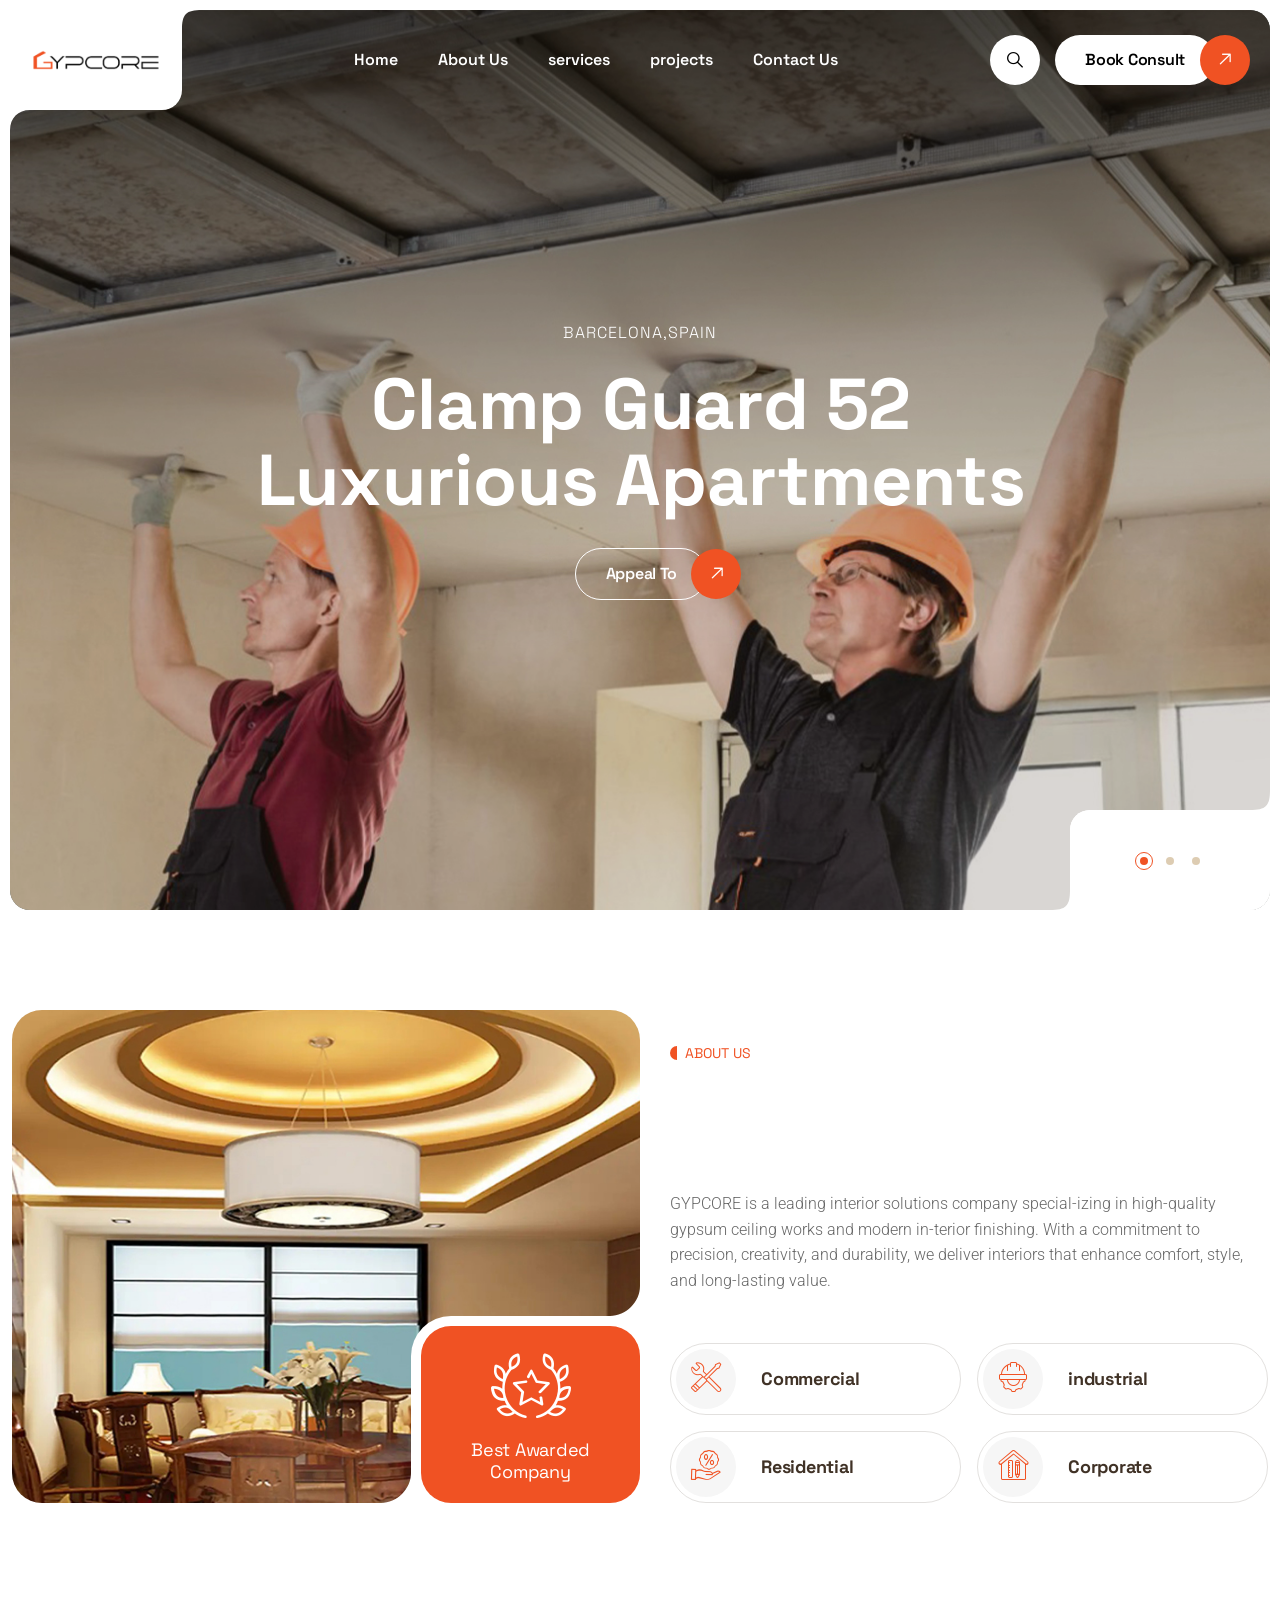
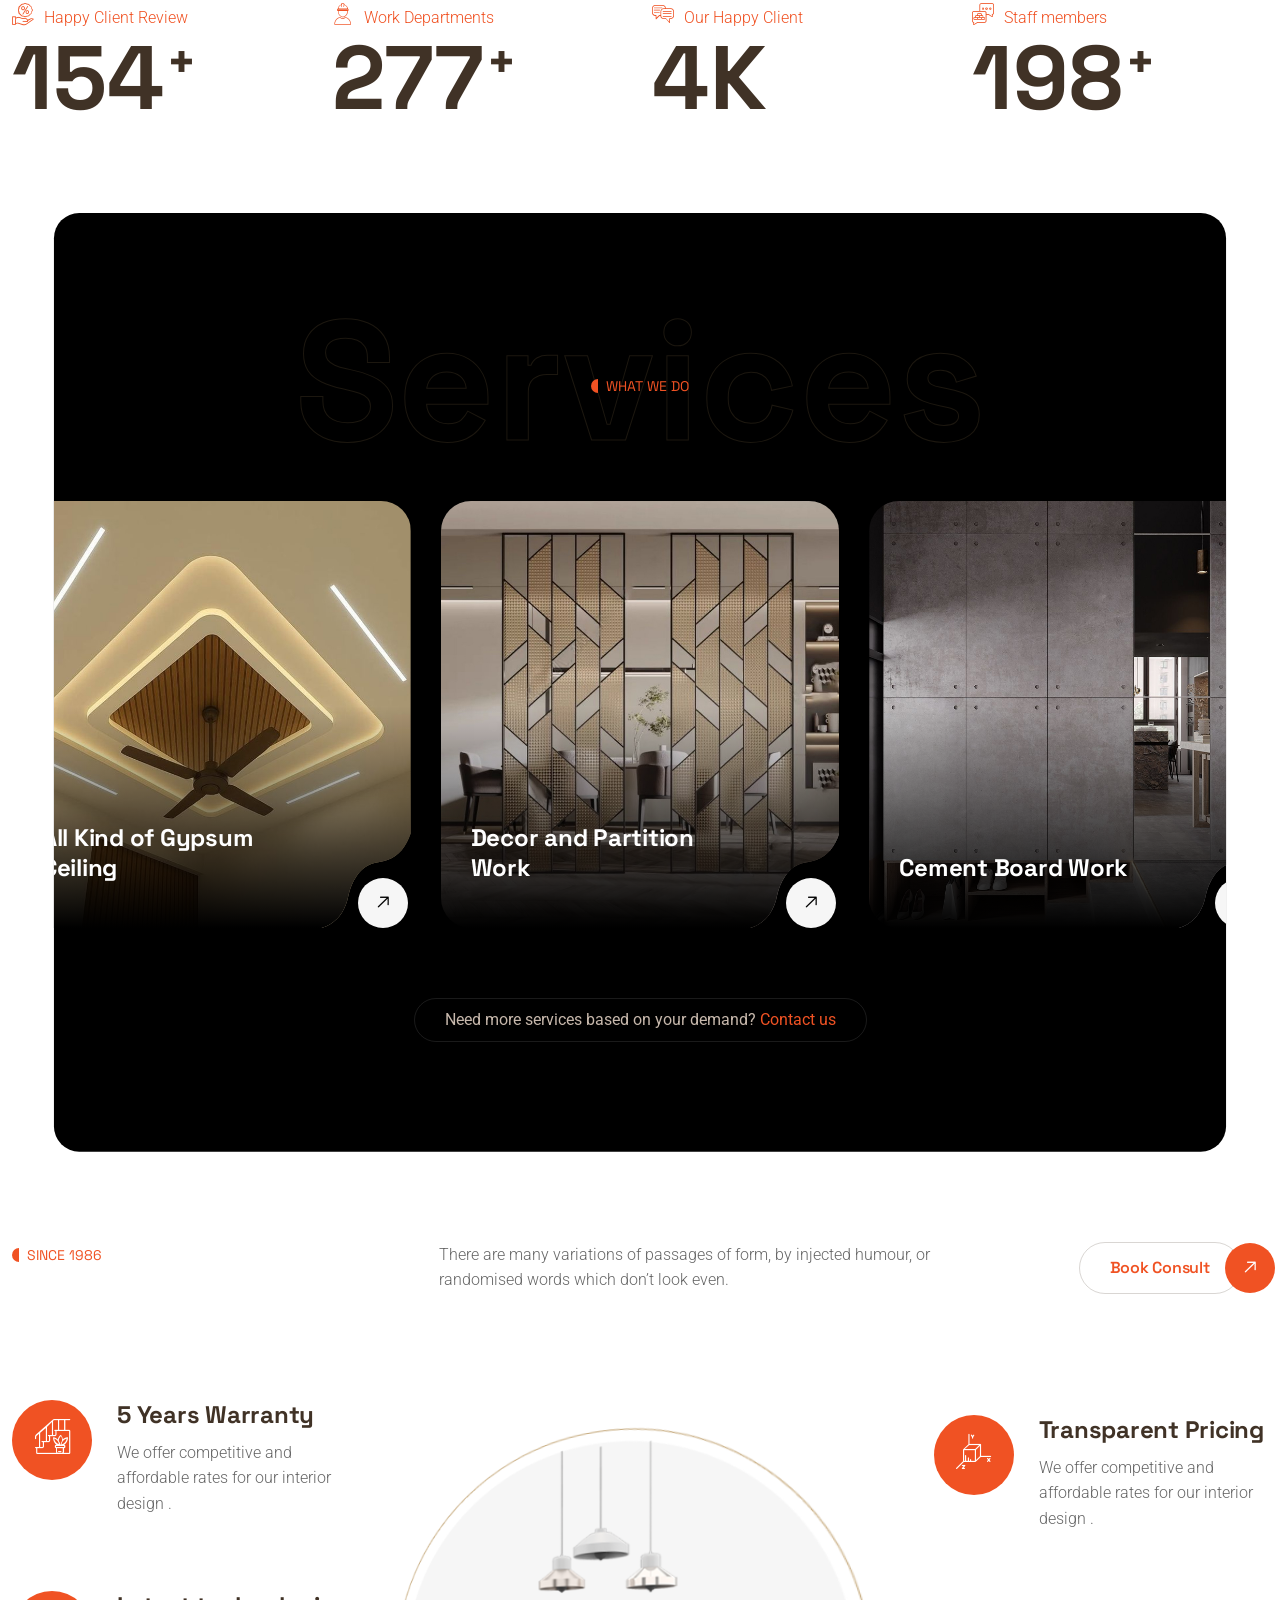
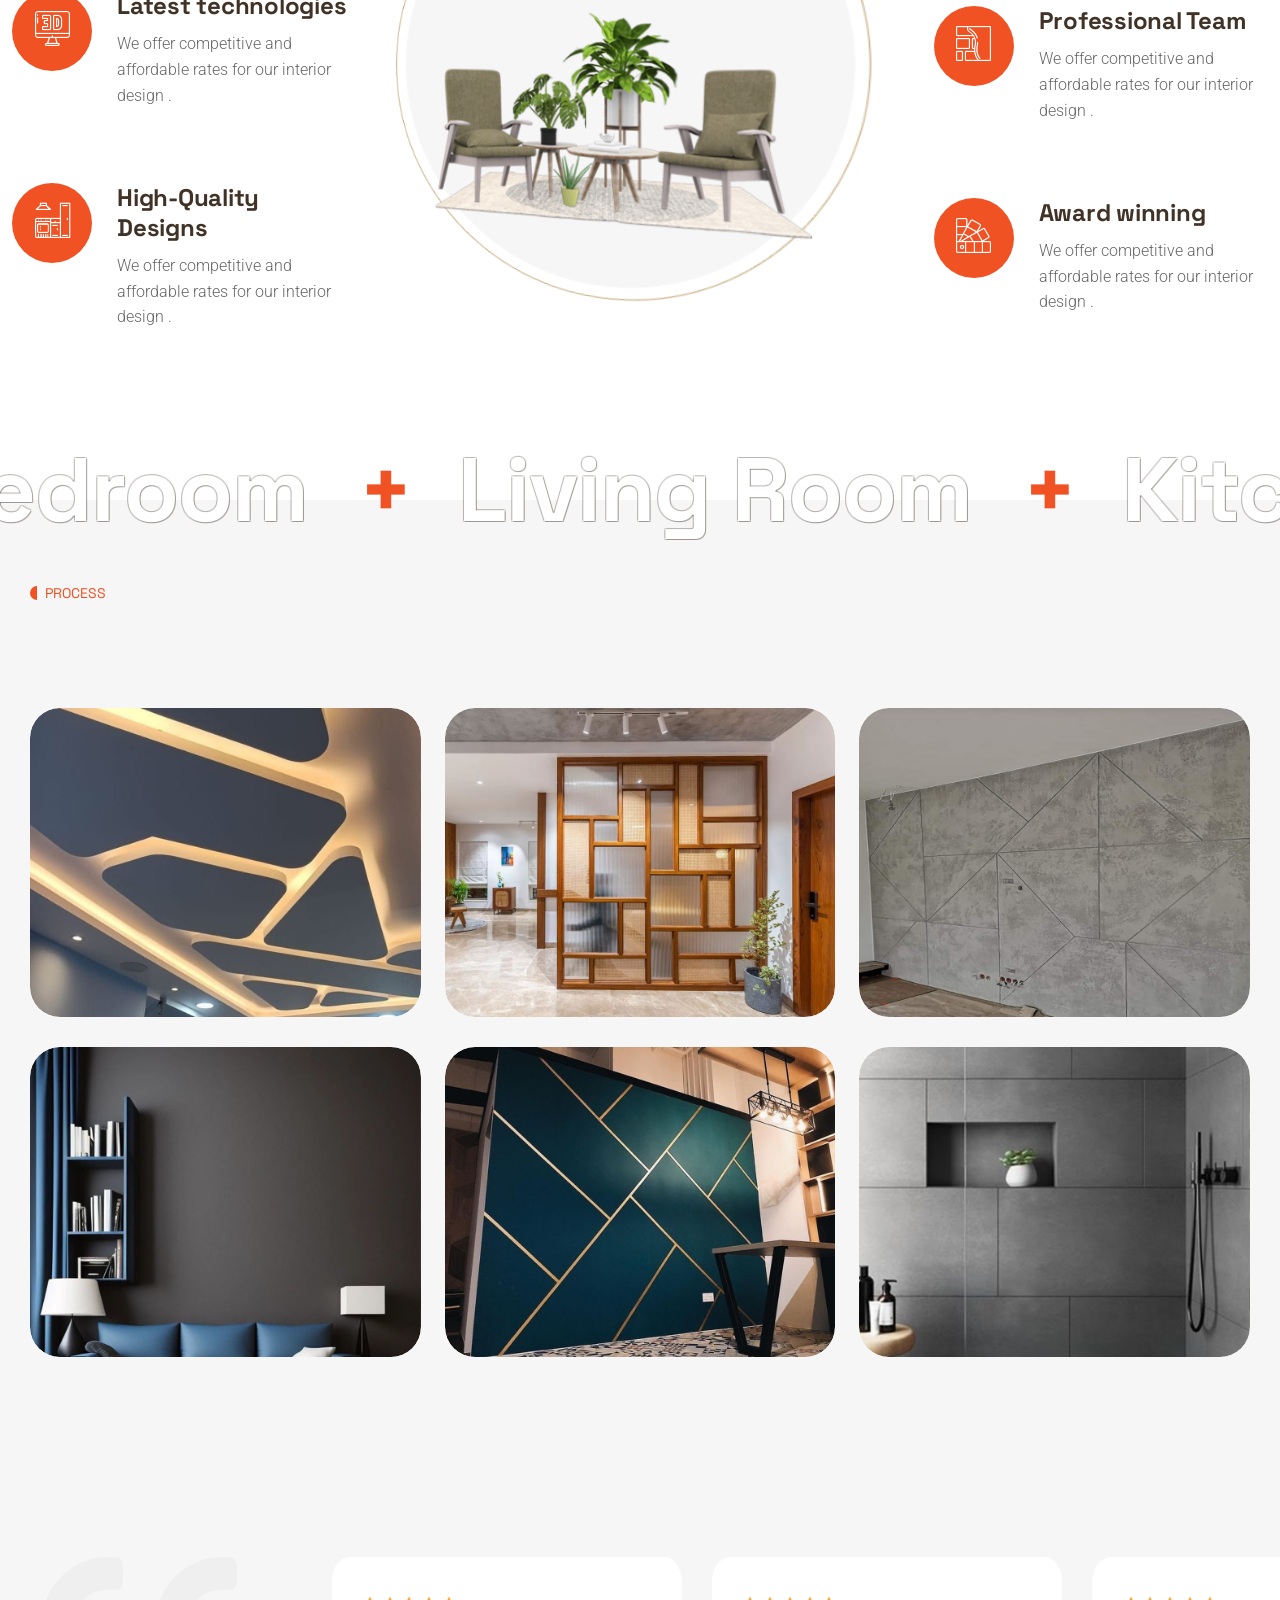
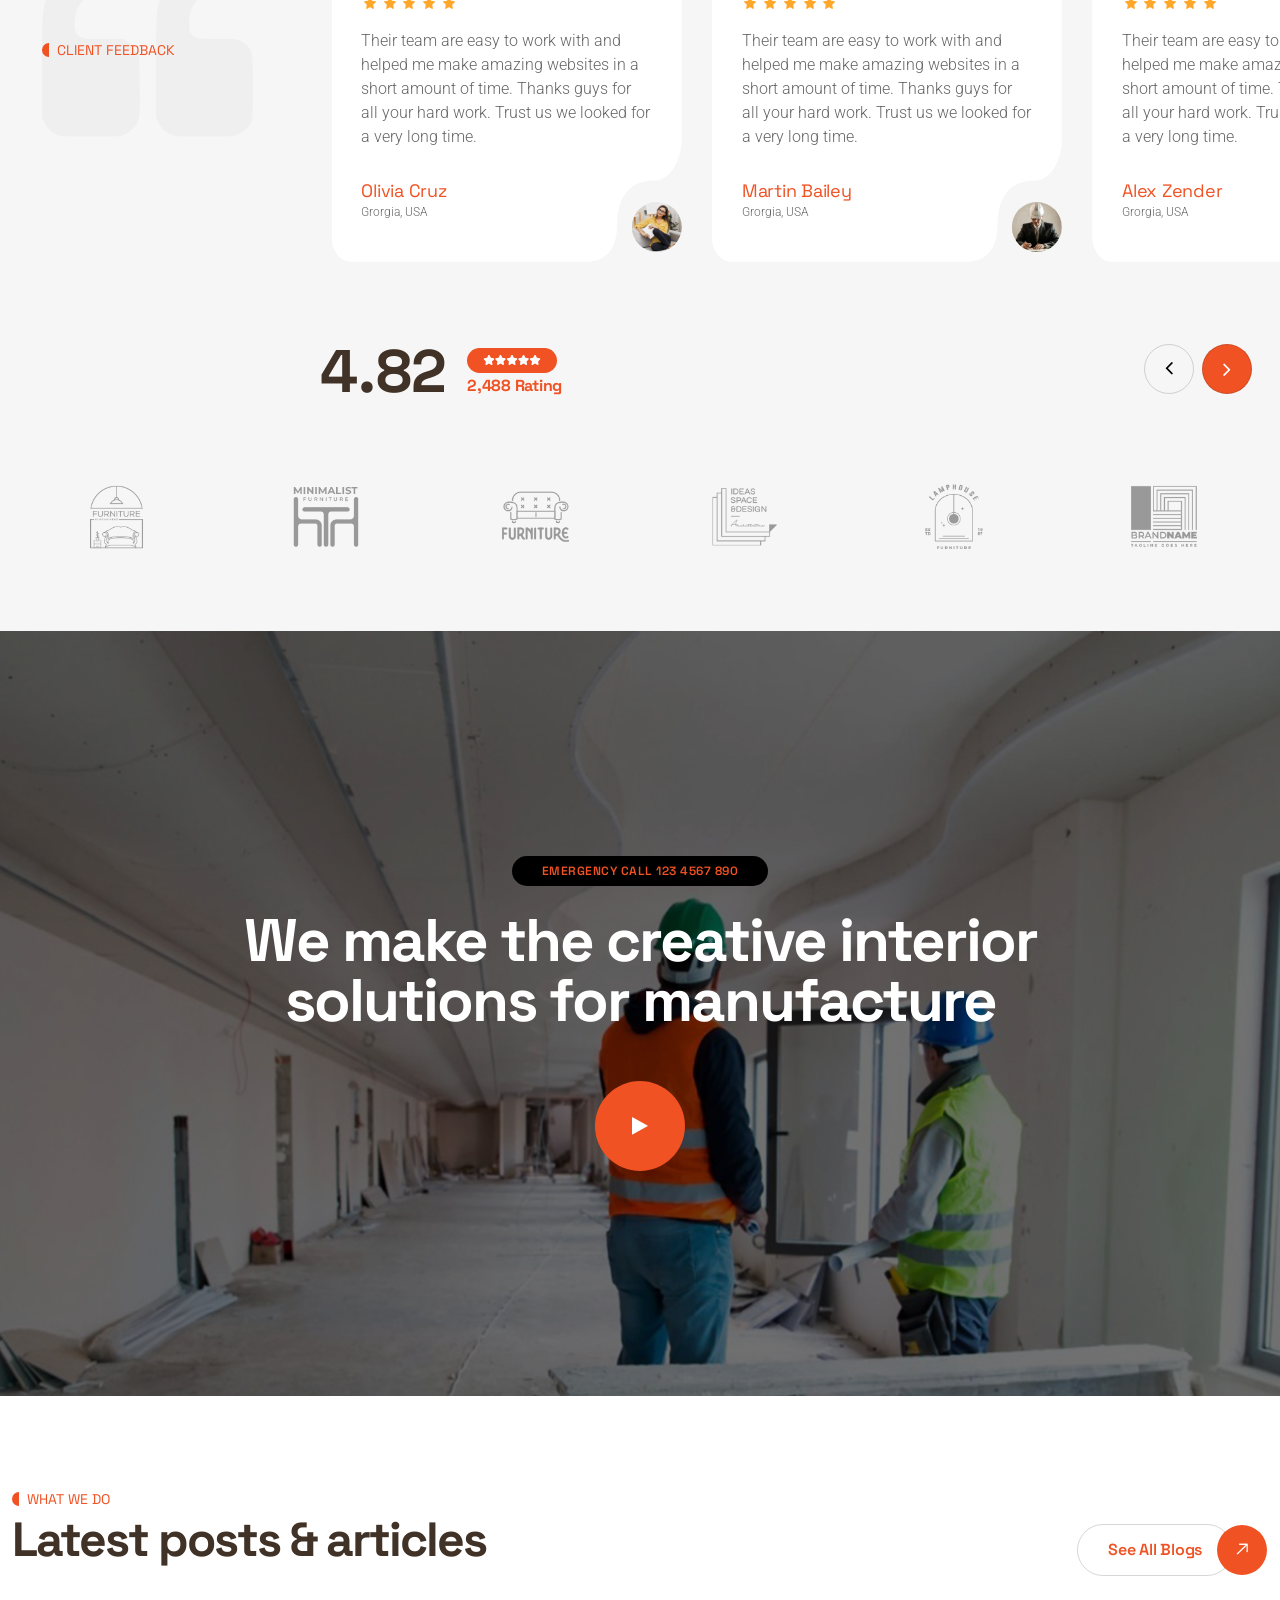
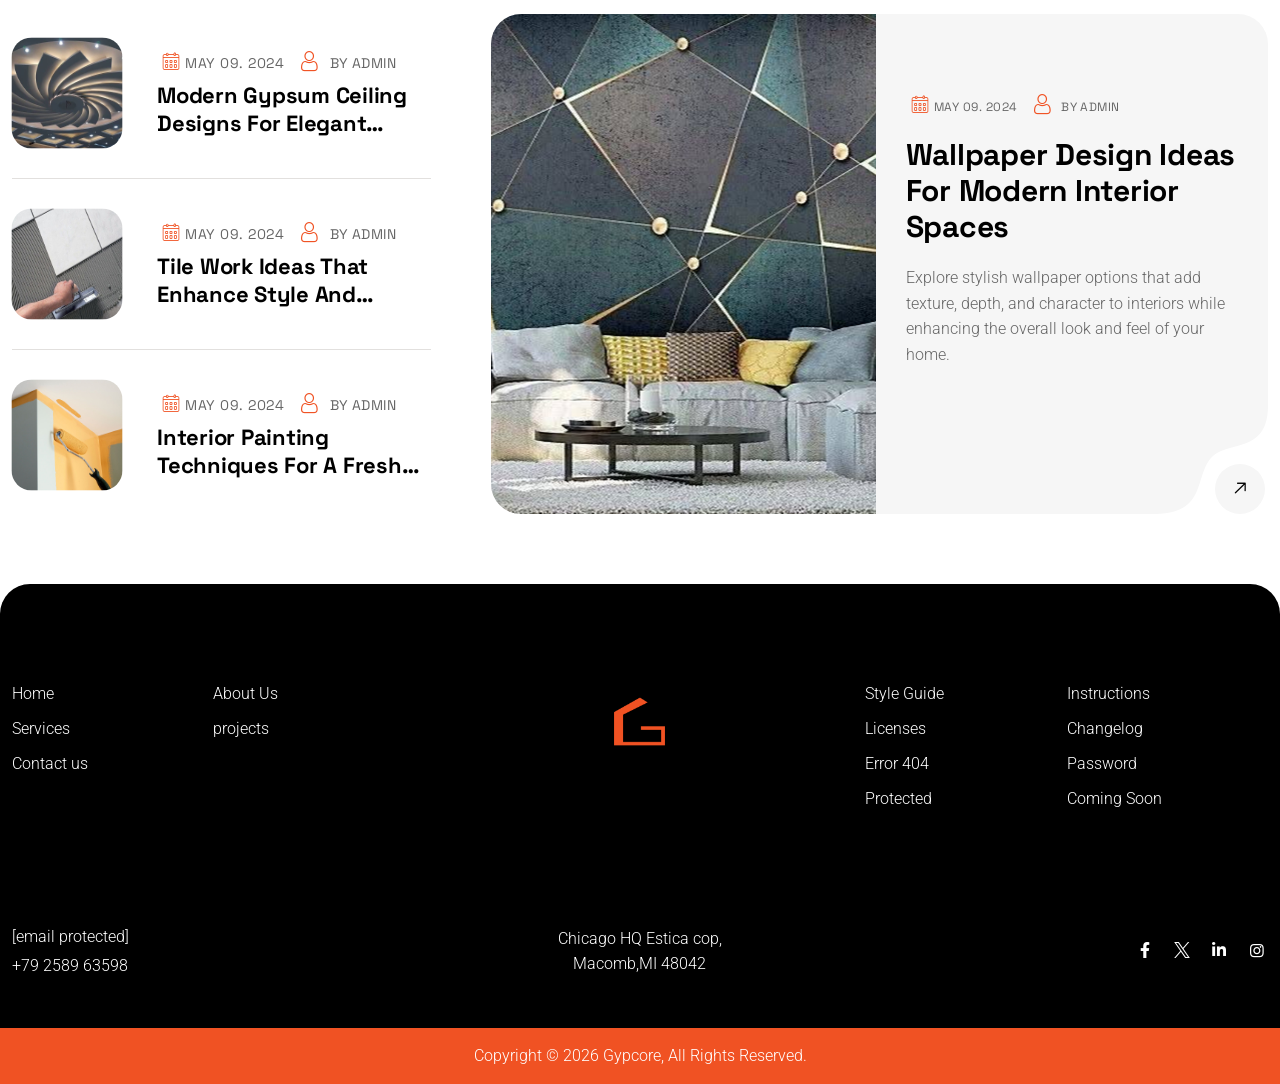
==== index.html @ 2756aa33 "first commit" ====
<!doctype html>
<html class="no-js" lang="en">
   
<head>
      <meta charset="utf-8">
      <meta http-equiv="x-ua-compatible" content="ie=edge">
      <title>Gypcore</title>
      <meta name="robots" content="noindex, follow">
      <meta name="description" content="">
      <meta name="viewport" content="width=device-width, initial-scale=1, shrink-to-fit=no">
      <!-- Favicon -->
      <link rel="shortcut icon" type="image/x-icon" href="images/fevicon.png">      
      <!-- CSS
         ============================================ -->
      <!-- Bootstrap CSS -->
      <link rel="stylesheet" href="css/bootstrap.min.css">
      <!-- Fontawesome -->
      <link rel="stylesheet" href="css/fontawesome.css">
      <!-- Flaticon -->
      <link rel="stylesheet" href="css/flaticon.css">
      <!-- Base Icons -->
      <link rel="stylesheet" href="css/pbminfotech-base-icons.css">
      <!-- Themify Icons -->
      <link rel="stylesheet" href="css/themify-icons.css">
      <!-- Slick -->
      <link rel="stylesheet" href="css/swiper.min.css">
      <!-- Magnific -->
      <link rel="stylesheet" href="css/magnific-popup.css">
      <!-- AOS -->
      <link rel="stylesheet" href="css/aos.css">
      <!-- Shortcode CSS -->
      <link rel="stylesheet" href="css/shortcode.css">
      <!-- Base CSS -->
      <link rel="stylesheet" href="css/base.css">
      <!-- Style CSS -->
      <link rel="stylesheet" href="css/style.css">
      <!-- Responsive CSS -->
      <link rel="stylesheet" href="css/responsive.css">

   </head>
   <body>

	<!-- page wrapper -->
	<div class="page-wrapper">
		
        <!-- Header Main Area -->
        <header class="site-header header-style-1">
			<div class="pbmit-header-overlay">
				<div class="pbmit-main-header-area">
					<div class="container-fluid">
						<div class="pbmit-header-content d-flex justify-content-between align-items-center">
							<div class="pbmit-logo-button-area d-flex justify-content-between align-items-center">
								<div class="site-branding">
									<h1 class="site-title">
										<a href="index-2.html">
											<img class="logo-img" src="images/logo.png" alt="Xinterio">
										</a>
									</h1>
									<div class="pbmit-sticky-corner  pbmit-top-right-corner">
										<svg width="20" height="20" viewBox="0 0 20 20" fill="" xmlns="http://www.w3.org/2000/svg">
										   	<path d="M20 20V0C20 16 16 20 0 20H20Z" fill="red"></path>
										</svg>
									</div>
									<div class="pbmit-sticky-corner pbmit-bottom-left-corner">
										<svg width="20" height="20" viewBox="0 0 20 20" fill="none" xmlns="http://www.w3.org/2000/svg">
										   	<path d="M20 20V0C20 12 12 20 0 20H20Z" fill="red"></path>
										</svg>
									</div>
								</div>
								<div class="pbmit-button-box">
									<div class="pbmit-header-button">
										<a href="tel:+1(212)%20255-511">
											<span class="pbmit-header-button-text-1">+1(212) 255-511</span>			
											<span class="pbmit-header-button-text-2">tel:+1(212) 255-511</span>		
										</a>
									</div>
								</div>
							</div>
							<div class="site-navigation">
								<nav class="main-menu navbar-expand-xl navbar-light">
									<div class="navbar-header">
										<!-- Toggle Button --> 
										<button class="navbar-toggler" type="button">
											<i class="pbmit-base-icon-menu-1"></i>
										</button>
									</div>
									<div class="pbmit-mobile-menu-bg"></div>
									<div class="collapse navbar-collapse clearfix show" id="pbmit-menu">
										<div class="pbmit-menu-wrap">
											<span class="closepanel">
												<svg class="qodef-svg--close qodef-m" xmlns="http://www.w3.org/2000/svg" width="20.163" height="20.163" viewBox="0 0 26.163 26.163">
													<rect width="36" height="1" transform="translate(0.707) rotate(45)"></rect>
													<rect width="36" height="1" transform="translate(0 25.456) rotate(-45)"></rect>
												</svg>
											</span>
											<ul class="navigation clearfix">
												<li><a href="#0">Home</a></li>
												<li><a href="#0">About Us</a></li>
												<li><a href="#0">services</a></li>
												<li><a href="#0">projects</a></li>
												<li><a href="#0">Contact Us</a></li>
												<!-- <li class="dropdown">
													<a href="#">Pages</a>
													<ul>
														<li><a href="about-us.html">About Us</a></li>
														<li><a href="our-history.html">Our History</a></li>
														<li><a href="our-team.html">Our Team</a></li>
														<li><a href="team-single-details.html">Team Single Details</a></li>
														<li><a href="faq.html">Faq</a></li>
													</ul>
												</li> -->
												
									
												
											</ul>
										</div>
									</div>
								</nav>
							</div>
							<div class="pbmit-right-box d-flex align-items-center">
								<div class="pbmit-header-search-btn">
									<a href="#" title="Search">
										<i class="pbmit-base-icon-search-1"></i>
									</a>
								</div>
								<div class="pbmit-button-box-second">
									<a class="pbmit-btn" href="contact-us.html">
										<span class="pbmit-button-content-wrapper">
											<span class="pbmit-button-text">Book Consult</span>
										</span>
									</a>
								</div>
							</div>
						</div>
					</div>
				</div>
			</div>
			<div class="pbmit-slider-area pbmit-slider-one">
				<div class="swiper-slider" data-autoplay="true" data-loop="true" data-dots="true" data-arrows="false" data-columns="1" data-margin="0" data-effect="fade">
					<div class="swiper-wrapper">
						<!-- Slide1 -->
						<div class="swiper-slide">
							<div class="pbmit-slider-item">
								<div class="pbmit-slider-bg" style="background-image: url(images/banner-slider-img/demo1-slide-01.jpg);"></div>
								<div class="container">
									<div class="row text-center">
										<div class="col-md-12">
											<div class="pbmit-slider-content">
												<h5 class="pbmit-sub-title transform-top transform-delay-1">barcelona,spain</h5>
												<h2 class="pbmit-title transform-bottom-1 transform-delay-2">
													Clamp Guard 52 <br> Luxurious Apartments
												</h2>												
												<div class="pbmit-button-wrap transform-bottom-1 transform-delay-3">
													<a class="pbmit-btn pbmit-btn-outline" href="contact-us.html">
														<span class="pbmit-button-content-wrapper">
															<span class="pbmit-button-text">Appeal To</span>
														</span>
													</a>
												</div>
											</div>
										</div>
									</div>
								</div>
							</div>
						</div>
						<!-- Slide2 -->
						<div class="swiper-slide">
							<div class="pbmit-slider-item">
								<div class="pbmit-slider-bg" style="background-image: url(images/banner-slider-img/demo1-slide-02.jpg);"></div>
								<div class="container">
									<div class="row text-center">
										<div class="col-md-12">
											<div class="pbmit-slider-content">
												<h5 class="pbmit-sub-title transform-top transform-delay-1">Xinterio features</h5>
												<h2 class="pbmit-title transform-bottom-1 transform-delay-2">
													Design Spaces To <br> Make Wonderful Living
												</h2>
												<div class="pbmit-button-wrap transform-bottom-1 transform-delay-3">
													<a class="pbmit-btn pbmit-btn-outline" href="contact-us.html">
														<span class="pbmit-button-content-wrapper">
															<span class="pbmit-button-text">Take Counsel</span>
														</span>
													</a>
												</div>
											</div>
										</div>
									</div>
								</div>
							</div>
						</div>
						<!-- Slide3 -->
						<div class="swiper-slide">
							<div class="pbmit-slider-item">
								<div class="pbmit-slider-bg" style="background-image: url(images/banner-slider-img/demo1-slide-03.jpg);"></div>
								<div class="container">
									<div class="row text-center">
										<div class="col-md-12">
											<div class="pbmit-slider-content">
												<h5 class="pbmit-sub-title transform-top transform-delay-1">Design Business</h5>
												<h2 class="pbmit-title transform-bottom-1 transform-delay-2">
													What are the steps <br> to remodelling a house?
												</h2>
												<div class="pbmit-button-wrap transform-bottom-1 transform-delay-3">
													<a class="pbmit-btn pbmit-btn-outline" href="contact-us.html">
														<span class="pbmit-button-content-wrapper">
															<span class="pbmit-button-text">Take Counsel</span>
														</span>
													</a>
												</div>
											</div>
										</div>
									</div>
								</div>
							</div>
						</div>
					</div>
					<div class="pbmit-slider-dots-corner">
						<div class="pbmit-sticky-corner pbmit-top-right-corner">
							<svg width="20" height="20" viewBox="0 0 20 20" fill="" xmlns="http://www.w3.org/2000/svg" data-stylerecorder="true">
								<path d="M20 20V0C20 16 16 20 0 20H20Z" fill="red" data-stylerecorder="true"></path>
							</svg>
						</div>
						<div class="pbmit-sticky-corner pbmit-bottom-left-corner">
							<svg width="20" height="20" viewBox="0 0 20 20" fill="" xmlns="http://www.w3.org/2000/svg" data-stylerecorder="true">
								<path d="M20 20V0C20 16 16 20 0 20H20Z" fill="red" data-stylerecorder="true"></path>
							</svg>
						</div>
					</div>
				</div>
			</div>
        </header>
        <!-- Header Main Area End Here -->

        <!-- Page Content -->
        <div class="page-content">
            
            <!-- About --> 
            <section class="section-xl">
				<div class="container">
					<div class="row g-0">
						<div class="col-md-12 col-xl-6">
							<div class="about-one-leftbox">
								<div class="ihbox-style-area">
									<div class="pbmit-ihbox-style-12">
										<div class="pbmit-ihbox-headingicon">
											<div class="pbmit-ihbox-icon">
												<div class="pbmit-ihbox-icon-wrapper pbmit-icon-type-icon">
													<i class="pbmit-xinterio-icon pbmit-xinterio-icon-award"></i>
												</div>
											</div>
											<div class="pbmit-ihbox-contents">
												<h2 class="pbmit-element-title">Best Awarded <br>Company </h2>
											</div>
											<div class="pbmit-sticky-corner  pbmit-bottom-left-corner">
												<svg width="30" height="30" viewBox="0 0 30 30" xmlns="http://www.w3.org/2000/svg">
													<path d="M30 30V0C30 16 16 30 0 30H30Z"></path>
												</svg>
											</div>
											<div class="pbmit-sticky-corner pbmit-top-right-corner">
												<svg width="30" height="30" viewBox="0 0 30 30" xmlns="http://www.w3.org/2000/svg">
													<path d="M30 30V0C30 16 16 30 0 30H30Z"></path>
												</svg>
											</div>
										</div>
									</div>
								</div>
							</div>
						</div>
						<div class="col-md-12 col-xl-6">
							<div class="about-one-rightbox">
								<div class="pbmit-heading-subheading animation-style2">
									<h4 class="pbmit-subtitle">About Us</h4>
									<h2 class="pbmit-title">We design thoughtful, liveable spaces.</h2>
									<div class="pbmit-heading-desc">
										GYPCORE is a leading interior solutions company special-izing in high-quality gypsum ceiling works and modern in-terior finishing. With a commitment to precision, creativity, and durability, we deliver interiors that enhance comfort, style, and long-lasting value.
									</div>
								</div>
								<div class="row g-3">
									<div class="col-md-6">
										<article class="pbmit-miconheading-style-9">
											<div class="pbmit-ihbox-style-9">
												<div class="pbmit-ihbox-box d-flex align-items-center">
													<div class="pbmit-ihbox-icon">
														<div class="pbmit-ihbox-icon-wrapper">
															<div class="pbmit-icon-wrapper pbmit-icon-type-icon">
																<i class="pbmit-xinterio-icon pbmit-xinterio-icon-tools"></i>
															</div>
														</div>
													</div>
													<div class="pbmit-ihbox-contents">
														<h2 class="pbmit-element-title">
															Commercial 
														</h2>
													</div>
												</div>
											</div>
										</article>
									</div>
									<div class="col-md-6">
										<article class="pbmit-miconheading-style-9">
											<div class="pbmit-ihbox-style-9">
												<div class="pbmit-ihbox-box d-flex align-items-center">
													<div class="pbmit-ihbox-icon">
														<div class="pbmit-ihbox-icon-wrapper">
															<div class="pbmit-icon-wrapper pbmit-icon-type-icon">
																<i class="pbmit-xinterio-icon pbmit-xinterio-icon-hard-hat"></i>
															</div>
														</div>
													</div>
													<div class="pbmit-ihbox-contents">
														<h2 class="pbmit-element-title">
															industrial 
														</h2>
													</div>
												</div>
											</div>
										</article>
									</div>
									<div class="col-md-6">
										<article class="pbmit-miconheading-style-9">
											<div class="pbmit-ihbox-style-9">
												<div class="pbmit-ihbox-box d-flex align-items-center">
													<div class="pbmit-ihbox-icon">
														<div class="pbmit-ihbox-icon-wrapper">
															<div class="pbmit-icon-wrapper pbmit-icon-type-icon">
																<i class="pbmit-xinterio-icon pbmit-xinterio-icon-offer"></i>
															</div>
														</div>
													</div>
													<div class="pbmit-ihbox-contents">
														<h2 class="pbmit-element-title">
															Residential
														</h2>
													</div>
												</div>
											</div>
										</article>
									</div>
									<div class="col-md-6">
										<article class="pbmit-miconheading-style-9">
											<div class="pbmit-ihbox-style-9">
												<div class="pbmit-ihbox-box d-flex align-items-center">
													<div class="pbmit-ihbox-icon">
														<div class="pbmit-ihbox-icon-wrapper">
															<div class="pbmit-icon-wrapper pbmit-icon-type-icon">
																<i class="pbmit-xinterio-icon pbmit-xinterio-icon-house-design"></i>
															</div>
														</div>
													</div>
													<div class="pbmit-ihbox-contents">
														<h2 class="pbmit-element-title">
															Corporate 
														</h2>
													</div>
												</div>
											</div>
										</article>
									</div>
								</div>
								<!-- <div class="pbmit-ihbox pbmit-ihbox-style-5 pt-5">
									<div class="pbmit-ihbox-box d-flex align-items-center"></div>
								</div> -->
							</div>
						</div>
					</div>
				</div>
            </section>            
            <!-- About End -->  

            <!-- Fid Start -->
            <section class="section-lgb">
				<div class="container">
					<div class="row">
						<div class="col-md-6 col-xl-3">
							<div class="pbminfotech-ele-fid-style-2">
								<div class="pbmit-fld-contents">
									<div class="pbmit-fld-wrap">
										<div class="pbmit-fid-icon-title">
											<div class="pbmit-sbox-icon-wrapper pbmit-icon-type-icon">
												<i class="pbmit-xinterio-icon pbmit-xinterio-icon-offer"></i>
											</div>
											<span class="pbmit-fid-title">Happy Client Review</span>
										</div>
										<h4 class="pbmit-fid-inner">
											<span class="pbmit-fid-before"></span>
											<span class="pbmit-number-rotate numinate" data-appear-animation="animateDigits" data-from="0" data-to="235" data-interval="1" data-before="" data-before-style="" data-after="" data-after-style="">235</span>
											<span class="pbmit-fid"><sup>+</sup></span>
										</h4>
									</div>
								</div>
							</div>
						</div>
						<div class="col-md-6 col-xl-3">
							<div class="pbminfotech-ele-fid-style-2">
								<div class="pbmit-fld-contents">
									<div class="pbmit-fld-wrap">
										<div class="pbmit-fid-icon-title">
											<div class="pbmit-sbox-icon-wrapper pbmit-icon-type-icon">
												<i class="pbmit-xinterio-icon pbmit-xinterio-icon-engineer"></i>
											</div>
											<span class="pbmit-fid-title">Work Departments</span>
										</div>
										<h4 class="pbmit-fid-inner">
											<span class="pbmit-fid-before"></span>
											<span class="pbmit-number-rotate numinate" data-appear-animation="animateDigits" data-from="0" data-to="420" data-interval="1" data-before="" data-before-style="" data-after="" data-after-style="">420</span>
											<span class="pbmit-fid"><sup>+</sup></span>
										</h4>
									</div>
								</div>
							</div>
						</div>
						<div class="col-md-6 col-xl-3">
							<div class="pbminfotech-ele-fid-style-2">
								<div class="pbmit-fld-contents">
									<div class="pbmit-fld-wrap">
										<div class="pbmit-fid-icon-title">
											<div class="pbmit-sbox-icon-wrapper pbmit-icon-type-icon">
												<i class="pbmit-xinterio-icon pbmit-xinterio-icon-client"></i>
											</div>
											<span class="pbmit-fid-title">Our Happy Client</span>
										</div>
										<h4 class="pbmit-fid-inner">
											<span class="pbmit-fid-before"></span>
											<span class="pbmit-number-rotate numinate" data-appear-animation="animateDigits" data-from="0" data-to="30" data-interval="1" data-before="" data-before-style="" data-after="" data-after-style="">30</span>
											<span class="pbmit-fid"><span>K</span></span>
										</h4>
									</div>
								</div>
							</div>
						</div>
						<div class="col-md-6 col-xl-3">
							<div class="pbminfotech-ele-fid-style-2">
								<div class="pbmit-fld-contents">
									<div class="pbmit-fld-wrap">
										<div class="pbmit-fid-icon-title">
											<div class="pbmit-sbox-icon-wrapper pbmit-icon-type-icon">
												<i class="pbmit-xinterio-icon pbmit-xinterio-icon-conversation"></i>
											</div>
											<span class="pbmit-fid-title">Staff  members</span>
										</div>
										<h4 class="pbmit-fid-inner">
											<span class="pbmit-fid-before"></span>
											<span class="pbmit-number-rotate numinate" data-appear-animation="animateDigits" data-from="0" data-to="305" data-interval="1" data-before="" data-before-style="" data-after="" data-after-style="">305</span>
											<span class="pbmit-fid"><sup>+</sup></span>
										</h4>
									</div>
								</div>
							</div>
						</div>
					</div>
				</div>
            </section>
            <!-- Fid End --> 

			<!-- Service Start --> 
            <section class="pbmit-extend-animation service-one pbmit-bg-color-secondary">
				<div class="container">
					<div class="text-center position-relative">
						<div class="pbmit-heading-subheading text-center animation-style2">
							<h4 class="pbmit-subtitle">What we do</h4>
							<h2 class="pbmit-title">What we offer for you</h2>
						</div>
						<div class="pbmit-service-highlight">
							<h2>Services</h2>
						</div>
					</div>
					<div class="swiper-slider" data-autoplay="false" data-loop="true" data-dots="false" data-arrows="false" data-columns="3" data-margin="30" data-effect="slide">
						<div class="swiper-wrapper">
							<!-- Slide1 -->
							<article class="pbmit-ele-service pbmit-service-style-2 swiper-slide">
								<div class="pbminfotech-post-item">
									<div class="pbminfotech-box-content">
										<div class="pbmit-service-image-wrapper">
											<div class="pbmit-featured-img-wrapper">
												<div class="pbmit-featured-wrapper">
													<img src="images/homepage-1/service/service-01.jpg	" class="img-fluid" alt="service-01">
												</div>
											</div>
										</div>
										<div class="pbmit-service-icon elementor-icon">
											<i class=""></i>		
										</div>
										<div class="pbmit-content-box">
											<div class="pbmit-serv-cat">
												<a href="#" rel="tag">Kitchen</a>
											</div>
											<h3 class="pbmit-service-title">
												<a href="#0">All Kind of Gypsum Ceiling</a>
											</h3>
											<div class="pbmit-service-description">
												<p>The interior professional worker’s available in the xinterio</p>
											</div>
										</div>
									</div>
									<a class="pbmit-service-btn" href="#0" title="Transforming Rooms">
										<span class="pbmit-button-icon">
											<i class="pbmit-base-icon-pbmit-up-arrow"></i>
										</span>
									</a>
								</div>
							</article>
							<!-- Slide2 -->
							<article class="pbmit-ele-service pbmit-service-style-2 swiper-slide">
								<div class="pbminfotech-post-item">
									<div class="pbminfotech-box-content">
										<div class="pbmit-service-image-wrapper">
											<div class="pbmit-featured-img-wrapper">
												<div class="pbmit-featured-wrapper">
													<img src="images/homepage-1/service/service-02.jpg" class="img-fluid" alt="service-01">
												</div>
											</div>
										</div>
										<div class="pbmit-service-icon elementor-icon">
											<i class=""></i>		
										</div>
										<div class="pbmit-content-box">
											<div class="pbmit-serv-cat">
												<a href="#" rel="tag">Kitchen</a>
											</div>
											<h3 class="pbmit-service-title">
												<a href="#0">Decor and Partition Work</a>
											</h3>
											<div class="pbmit-service-description">
												<p>The interior professional worker’s available in the xinterio</p>
											</div>
										</div>
									</div>
									<a class="pbmit-service-btn" href="#0" title="Weaving Dreams">
										<span class="pbmit-button-icon">
											<i class="pbmit-base-icon-pbmit-up-arrow"></i>
										</span>
									</a>
								</div>
							</article>
							<!-- Slide3 -->
							<article class="pbmit-ele-service pbmit-service-style-2 swiper-slide">
								<div class="pbminfotech-post-item">
									<div class="pbminfotech-box-content">
										<div class="pbmit-service-image-wrapper">
											<div class="pbmit-featured-img-wrapper">
												<div class="pbmit-featured-wrapper">
													<img src="images/homepage-1/service/service-03.jpg" class="img-fluid" alt="service-01">
												</div>
											</div>
										</div>
										<div class="pbmit-service-icon elementor-icon">
											<i class=""></i>		
										</div>
										<div class="pbmit-content-box">
											<div class="pbmit-serv-cat">
												<a href="#" rel="tag">Kitchen</a>
											</div>
											<h3 class="pbmit-service-title">
												<a href="#0">Cement Board Work</a>
											</h3>
											<div class="pbmit-service-description">
												<p>The interior professional worker’s available in the xinterio</p>
											</div>
										</div>
									</div>
									<a class="pbmit-service-btn" href="#0" title="Interior Decorator">
										<span class="pbmit-button-icon">
											<i class="pbmit-base-icon-pbmit-up-arrow"></i>
										</span>
									</a>
								</div>
							</article>
							<!-- Slide4 -->
							<article class="pbmit-ele-service pbmit-service-style-2 swiper-slide">
								<div class="pbminfotech-post-item">
									<div class="pbminfotech-box-content">
										<div class="pbmit-service-image-wrapper">
											<div class="pbmit-featured-img-wrapper">
												<div class="pbmit-featured-wrapper">
													<img src="images/homepage-1/service/service-04.jpg" class="img-fluid" alt="service-01">
												</div>
											</div>
										</div>
										<div class="pbmit-service-icon elementor-icon">
											<i class=""></i>		
										</div>
										<div class="pbmit-content-box">
											<div class="pbmit-serv-cat">
												<a href="#" rel="tag">Kitchen</a>
											</div>
											<h3 class="pbmit-service-title">
												<a href="#0">Interior Decorative Paint</a>
											</h3>
											<div class="pbmit-service-description">
												<p>The interior professional worker’s available in the xinterio</p>
											</div>
										</div>
									</div>
									<a class="pbmit-service-btn" href="#0" title="Professional Interior">
										<span class="pbmit-button-icon">
											<i class="pbmit-base-icon-pbmit-up-arrow"></i>
										</span>
									</a>
								</div>
							</article>
							<!-- Slide5 -->
							<article class="pbmit-ele-service pbmit-service-style-2 swiper-slide">
								<div class="pbminfotech-post-item">
									<div class="pbminfotech-box-content">
										<div class="pbmit-service-image-wrapper">
											<div class="pbmit-featured-img-wrapper">
												<div class="pbmit-featured-wrapper">
													<img src="images/homepage-1/service/service-05.jpg" class="img-fluid" alt="service-01">
												</div>
											</div>
										</div>
										<div class="pbmit-service-icon elementor-icon">
											<i class=""></i>		
										</div>
										<div class="pbmit-content-box">
											<div class="pbmit-serv-cat">
												<a href="#" rel="tag">Kitchen</a>
											</div>
											<h3 class="pbmit-service-title">
												<a href="#0">Wallpaper Installation</a>
											</h3>
											<div class="pbmit-service-description">
												<p>The interior professional worker’s available in the xinterio</p>
											</div>
										</div>
									</div>
									<a class="pbmit-service-btn" href="#0" title="Interior Work Plan">
										<span class="pbmit-button-icon">
											<i class="pbmit-base-icon-pbmit-up-arrow"></i>
										</span>
									</a>
								</div>
							</article>
							<!-- Slide6 -->
							<article class="pbmit-ele-service pbmit-service-style-2 swiper-slide">
								<div class="pbminfotech-post-item">
									<div class="pbminfotech-box-content">
										<div class="pbmit-service-image-wrapper">
											<div class="pbmit-featured-img-wrapper">
												<div class="pbmit-featured-wrapper">
													<img src="images/homepage-1/service/service-06.jpg" class="img-fluid" alt="service-01">
												</div>
											</div>
										</div>
										<div class="pbmit-service-icon elementor-icon">
											<i class=""></i>		
										</div>
										<div class="pbmit-content-box">
											<div class="pbmit-serv-cat">
												<a href="#" rel="tag">Kitchen</a>
											</div>
											<h3 class="pbmit-service-title">
												<a href="#0">Tile Work</a>
											</h3>
											<div class="pbmit-service-description">
												<p>The interior professional worker’s available in the xinterio</p>
											</div>
										</div>
									</div>
									<a class="pbmit-service-btn" href="#0" title="Interior Work Plan">
										<span class="pbmit-button-icon">
											<i class="pbmit-base-icon-pbmit-up-arrow"></i>
										</span>
									</a>
								</div>
							</article>
						</div>
					</div>
					<div class="text-center">
						<div class="pbmit-service-text">
							<p>Need more services based on your demand? <span class="pbmit-globalcolor">Contact us</span></p>
						</div>
					</div>
				</div>
            </section>
            <!-- Service End -->

			<!-- Ihbox Start -->
            <section class="section-md">
				<div class="container">
					<div class="row">
						<div class="col-md-12 col-xl-4">
							<div class="pbmit-heading-subheading animation-style2">
								<h4 class="pbmit-subtitle">since 1986</h4>
								<h2 class="pbmit-title">Why choose us</h2>
							</div>
						</div>
						<div class="col-md-12 col-xl-6">
							<div class="pbmit-heading-desc">
								There are many variations of passages of form, by injected humour, or <br> randomised words which don’t look even.
							</div>
						</div>
						<div class="col-md-12 col-xl-2">
							<a class="pbmit-btn pbmit-btn-outline" href="#0">
								<span class="pbmit-button-content-wrapper">
									<span class="pbmit-button-text">Book Consult</span>
								</span>
							</a>
						</div>
					</div>
					<div class="row align-items-center">
						<div class="col-md-3 ihbox-one-left-col">
							<div class="row">
								<article class="pbmit-miconheading-style-8 col-md-12">
									<div class="pbmit-ihbox-style-8">
										<div class="pbmit-ihbox-box d-flex">
											<div class="pbmit-ihbox-icon">
												<div class="pbmit-ihbox-icon-wrapper">
													<div class="pbmit-icon-wrapper pbmit-icon-type-icon">
														<i class="pbmit-xinterio-icon pbmit-xinterio-icon-stairs"></i>
													</div>
												</div>
											</div>
											<div class="pbmit-ihbox-contents">
												<h2 class="pbmit-element-title">
													5 Years Warranty
												</h2>
												<div class="pbmit-heading-desc">We offer competitive and affordable rates for our interior design .</div>
											</div>
										</div>
									</div>
								</article>
								<article class="pbmit-miconheading-style-8 col-md-12">
									<div class="pbmit-ihbox-style-8">
										<div class="pbmit-ihbox-box d-flex">
											<div class="pbmit-ihbox-icon">
												<div class="pbmit-ihbox-icon-wrapper">
													<div class="pbmit-icon-wrapper pbmit-icon-type-icon">
														<i class="pbmit-xinterio-icon pbmit-xinterio-icon-3d"></i>
													</div>
												</div>
											</div>
											<div class="pbmit-ihbox-contents">
												<h2 class="pbmit-element-title">
													Latest technologies
												</h2>
												<div class="pbmit-heading-desc">We offer competitive and affordable rates for our interior design .</div>
											</div>
										</div>
									</div>
								</article>
								<article class="pbmit-miconheading-style-8 col-md-12">
									<div class="pbmit-ihbox-style-8">
										<div class="pbmit-ihbox-box d-flex">
											<div class="pbmit-ihbox-icon">
												<div class="pbmit-ihbox-icon-wrapper">
													<div class="pbmit-icon-wrapper pbmit-icon-type-icon">
														<i class="pbmit-xinterio-icon pbmit-xinterio-icon-kitchen"></i>
													</div>
												</div>
											</div>
											<div class="pbmit-ihbox-contents">
												<h2 class="pbmit-element-title">
													High-Quality Designs
												</h2>
												<div class="pbmit-heading-desc">We offer competitive and affordable rates for our interior design .</div>
											</div>
										</div>
									</div>
								</article>
							</div>
						</div>
						<div class="col-md-6 ihbox-one-img-col">
							<div class="ihbox-imgbox">
								<img src="images/homepage-1/ih-single-img-01.png" class="img-fluid" alt="">
							</div>
						</div>
						<div class="col-md-3 ihbox-one-right-col">
							<div class="row">
								<article class="pbmit-miconheading-style-8 col-md-12">
									<div class="pbmit-ihbox-style-8">
										<div class="pbmit-ihbox-box d-flex">
											<div class="pbmit-ihbox-icon">
												<div class="pbmit-ihbox-icon-wrapper">
													<div class="pbmit-icon-wrapper pbmit-icon-type-icon">
														<i class="pbmit-xinterio-icon pbmit-xinterio-icon-axis"></i>
													</div>
												</div>
											</div>
											<div class="pbmit-ihbox-contents">
												<h2 class="pbmit-element-title">
													Transparent Pricing
												</h2>
												<div class="pbmit-heading-desc">We offer competitive and affordable rates for our interior design .</div>
											</div>
										</div>
									</div>
								</article>
								<article class="pbmit-miconheading-style-8 col-md-12">
									<div class="pbmit-ihbox-style-8">
										<div class="pbmit-ihbox-box d-flex">
											<div class="pbmit-ihbox-icon">
												<div class="pbmit-ihbox-icon-wrapper">
													<div class="pbmit-icon-wrapper pbmit-icon-type-icon">
														<i class="pbmit-xinterio-icon pbmit-xinterio-icon-brickwall-1"></i>
													</div>
												</div>
											</div>
											<div class="pbmit-ihbox-contents">
												<h2 class="pbmit-element-title">
													Professional Team
												</h2>
												<div class="pbmit-heading-desc">We offer competitive and affordable rates for our interior design .</div>
											</div>
										</div>
									</div>
								</article>
								<article class="pbmit-miconheading-style-8 col-md-12">
									<div class="pbmit-ihbox-style-8">
										<div class="pbmit-ihbox-box d-flex">
											<div class="pbmit-ihbox-icon">
												<div class="pbmit-ihbox-icon-wrapper">
													<div class="pbmit-icon-wrapper pbmit-icon-type-icon">
														<i class="pbmit-xinterio-icon pbmit-xinterio-icon-pantone"></i>
													</div>
												</div>
											</div>
											<div class="pbmit-ihbox-contents">
												<h2 class="pbmit-element-title">
													Award winning
												</h2>
												<div class="pbmit-heading-desc">We offer competitive and affordable rates for our interior design .</div>
											</div>
										</div>
									</div>
								</article>
							</div>
						</div>
					</div>
				</div>
            </section>
            <!-- Ihbox End --> 

			<!-- Marquee Start --> 
			<section class="marquee-one">
				<div class="container-fluid p-0">
					<div class="swiper-slider marquee">
						<div class="swiper-wrapper">
							<article class="pbmit-marquee-effect-style-1 swiper-slide">
								<div class="pbmit-tag-wrapper">
									<h2 class="pbmit-element-title" data-text="Master Bedroom ">
										Master Bedroom 
									</h2>
								</div>
							</article>
							<article class="pbmit-marquee-effect-style-1 swiper-slide">
								<div class="pbmit-tag-wrapper">
									<h2 class="pbmit-element-title" data-text="Living Room">
										Living Room
									</h2>
								</div>
							</article>
							<article class="pbmit-marquee-effect-style-1 swiper-slide">
								<div class="pbmit-tag-wrapper">
									<h2 class="pbmit-element-title" data-text="Kitchen">
										Kitchen
									</h2>
								</div>
							</article>
							<article class="pbmit-marquee-effect-style-1 swiper-slide">
								<div class="pbmit-tag-wrapper">
									<h2 class="pbmit-element-title" data-text="Best Gallery">
										Best Gallery
									</h2>
								</div>
							</article>
						</div>
					</div>
				</div>
			</section>
            <!-- Marquee End -->

			<!-- Portfolio Start -->
			<section class="pbmit-bg-color-light portfolio-one pbmit-sortable-yes">
				<div class="container">
					<div class="row align-items-center">
						<div class="col-md-12 col-xl-4">
							<div class="pbmit-heading-subheading animation-style2">
								<h4 class="pbmit-subtitle">Process</h4>
								<h2 class="pbmit-title">Our Latest Project</h2>
							</div>
						</div>
						<div class="col-md-12 col-xl-8">
							<!-- <div class="pbmit-sortable-list">
								<ul class="pbmit-sortable-list-ul">
								   <li><a href="#" class="pbmit-sortable-link pbmit-selected" data-category="*" data-sortby="*">All</a></li>
								   <li><a href="#" class="pbmit-sortable-link" data-sortby="architecture">Architecture</a></li>
								   <li><a href="#" class="pbmit-sortable-link" data-sortby="bedroom">Bedroom</a></li>
								   <li><a href="#" class="pbmit-sortable-link"  data-sortby="furniture">Furniture</a></li>
								   <li><a href="#" class="pbmit-sortable-link" data-sortby="interior">Interior</a></li>
								   <li><a href="#" class="pbmit-sortable-link" data-sortby="kitchen">Kitchen</a></li>
								</ul>
							</div> -->
						</div>
					</div>
					<div class="row pbmit-element-posts-wrapper">
						<article class="pbmit-portfolio-style-3 col-md-4 bedroom">
							<div class="pbminfotech-post-content">
								<div class="pbmit-featured-img-wrapper">
									<div class="pbmit-featured-wrapper">
										<img src="images/homepage-1/portfolio/portfolio-01.jpg" class="img-fluid" alt="portfolio-01">
									</div>
								</div>
								<div class="pbminfotech-box-content"style="background-color:rgb(240,82,35,0.7);">
									<div class="pbminfotech-titlebox">
										<div class="pbmit-port-cat">
											<a href="#0" rel="tag">Home</a>
										</div>
										<h3 class="pbmit-portfolio-title">
											<a href="#0">Gypsm Work</a>
										</h3>
									</div>
								</div>
								<div class="pbmit-portfolio-btn">
									<a href="#0">
										<i class="pbmit-base-icon-pbmit-up-arrow"></i>
									</a>
								</div>
								<a class="pbmit-link" href="#0"></a>
							</div>
						</article>
						<article class="pbmit-portfolio-style-3 col-md-4 furniture">
							<div class="pbminfotech-post-content">
								<div class="pbmit-featured-img-wrapper">
									<div class="pbmit-featured-wrapper">
										<img src="images/homepage-1/portfolio/portfolio-02.jpg" class="img-fluid" alt="portfolio-01">
									</div>
								</div>
								<div class="pbminfotech-box-content" style="background-color:rgb(240,82,35,0.7);">
									<div class="pbminfotech-titlebox">
										<div class="pbmit-port-cat">
											<a href="#0" rel="tag">Home</a>
										</div>
										<h3 class="pbmit-portfolio-title">
											<a href="#0">Partition Work</a>
										</h3>
									</div>
								</div>
								<div class="pbmit-portfolio-btn">
									<a href="#0">
										<i class="pbmit-base-icon-pbmit-up-arrow"></i>
									</a>
								</div>
								<a class="pbmit-link" href="#0"></a>
							</div>
						</article>
						<article class="pbmit-portfolio-style-3 col-md-4 interior">
							<div class="pbminfotech-post-content">
								<div class="pbmit-featured-img-wrapper">
									<div class="pbmit-featured-wrapper">
										<img src="images/homepage-1/portfolio/portfolio-03.jpg" class="img-fluid" alt="portfolio-01">
									</div>
								</div>
								<div class="pbminfotech-box-content" style="background-color:rgb(240,82,35,0.7);">
									<div class="pbminfotech-titlebox">
										<div class="pbmit-port-cat">
											<a href="#0" rel="tag">Home</a>
										</div>
										<h3 class="pbmit-portfolio-title">
											<a href="#0">Cement board work</a>
										</h3>
									</div>
								</div>
								<div class="pbmit-portfolio-btn">
									<a href="#0">
										<i class="pbmit-base-icon-pbmit-up-arrow"></i>
									</a>
								</div>
								<a class="pbmit-link" href="#0"></a>
							</div>
						</article>
						<article class="pbmit-portfolio-style-3 col-md-4 kitchen">
							<div class="pbminfotech-post-content">
								<div class="pbmit-featured-img-wrapper">
									<div class="pbmit-featured-wrapper">
										<img src="images/homepage-1/portfolio/portfolio-04.jpg" class="img-fluid" alt="portfolio-01">
									</div>
								</div>
								<div class="pbminfotech-box-content" style="background-color:rgb(240,82,35,0.7);">
									<div class="pbminfotech-titlebox">
										<div class="pbmit-port-cat">
											<a href="#0" rel="tag">Home</a>
										</div>
										<h3 class="pbmit-portfolio-title">
											<a href="#0">Interior Decorative Paint</a>
										</h3>
									</div>
								</div>
								<div class="pbmit-portfolio-btn">
									<a href="#0">
										<i class="pbmit-base-icon-pbmit-up-arrow"></i>
									</a>
								</div>
								<a class="pbmit-link" href="#0"></a>
							</div>
						</article>
						<article class="pbmit-portfolio-style-3 col-md-4 bedroom">
							<div class="pbminfotech-post-content">
								<div class="pbmit-featured-img-wrapper">
									<div class="pbmit-featured-wrapper">
										<img src="images/homepage-1/portfolio/portfolio-05.jpg" class="img-fluid" alt="portfolio-01">
									</div>
								</div>
								<div class="pbminfotech-box-content" style="background-color:rgb(240,82,35,0.7);">
									<div class="pbminfotech-titlebox">
										<div class="pbmit-port-cat">
											<a href="#0" rel="tag">Home</a>
										</div>
										<h3 class="pbmit-portfolio-title">
											<a href="#0">Wallpaper</a>
										</h3>
									</div>
								</div>
								<div class="pbmit-portfolio-btn">
									<a href="#0">
										<i class="pbmit-base-icon-pbmit-up-arrow"></i>
									</a>
								</div>
								<a class="pbmit-link" href="#0"></a>
							</div>
						</article>
						<article class="pbmit-portfolio-style-3 col-md-4 architecture">
							<div class="pbminfotech-post-content">
								<div class="pbmit-featured-img-wrapper">
									<div class="pbmit-featured-wrapper">
										<img src="images/homepage-1/portfolio/portfolio-06.jpg" class="img-fluid" alt="portfolio-01">
									</div>
								</div>
								<div class="pbminfotech-box-content"  style="background-color:rgb(240,82,35,0.7);">
									<div class="pbminfotech-titlebox">
										<div class="pbmit-port-cat">
											<a href="#0" rel="tag">Home</a>
										</div>
										<h3 class="pbmit-portfolio-title">
											<a href="#0">Tile work</a>
										</h3>
									</div>
								</div>
								<div class="pbmit-portfolio-btn">
									<a href="#0">
										<i class="pbmit-base-icon-pbmit-up-arrow"></i>
									</a>
								</div>
								<a class="pbmit-link" href="#0"></a>
							</div>
						</article>
					</div>
				</div>
			</section>
			<!-- Portfolio End -->


			<!-- Testimonial Start -->
            <section class="pbmit-bg-color-light testimonial-one">
				<div class="container pbmit-col-stretched-yes pbmit-col-right">
					<div class="pbmit-col-stretched-right">
						<div class="row g-0">
							<div class="col-md-12 col-lg-3">
								<div class="pbmit-testimonialbox-left">
									<div class="pbmit-heading-subheading animation-style2">
										<h4 class="pbmit-subtitle">Client feedback</h4>
										<h2 class="pbmit-title">Hear from clients.</h2>
									</div>
								</div>
							</div>
							<div class="col-md-12 col-lg-9 pbmit-testimonialbox-right">
								<div class="swiper-slider" data-autoplay="true" data-loop="true" data-dots="false" data-arrows="true" data-columns="2.6" data-margin="30" data-effect="slide">
									<div class="swiper-wrapper">
										<!-- Slide1 -->
										<article class="pbmit-testimonial-style-1 swiper-slide">
											<div class="pbminfotech-post-item">
												<div class="pbmit-box-content-wrap">
													<div class="pbminfotech-box-star-ratings">
														<i class="pbmit-base-icon-star-1 pbmit-active"></i>
														<i class="pbmit-base-icon-star-1 pbmit-active"></i>
														<i class="pbmit-base-icon-star-1 pbmit-active"></i>
														<i class="pbmit-base-icon-star-1 pbmit-active"></i>
														<i class="pbmit-base-icon-star-1 pbmit-active"></i>
													</div>
													<div class="pbminfotech-box-desc">
														<blockquote class="pbminfotech-testimonial-text">
															<p>Their team are easy to work with and helped me make amazing websites in a short amount of time. Thanks guys for all your hard work. Trust us we looked for a very long time.</p>
														</blockquote>
													</div>
													<div class="pbminfotech-box-author">
														<div class="pbmit-auther-content">
															<h3 class="pbminfotech-box-title">Olivia Cruz</h3>
															<div class="pbminfotech-testimonial-detail">Grorgia, USA</div>
														</div>
													</div>
													<div class="pbminfotech-box-img">
														<div class="pbmit-featured-img-wrapper">
															<div class="pbmit-featured-wrapper">
																<img src="images/homepage-1/reviewer/reviewer-01.jpg" class="img-fluid" alt="reviewer-04">
															</div>
														</div>
													</div>
												</div>
											</div>
										</article>
										<!-- Slide2 -->
										<article class="pbmit-testimonial-style-1 swiper-slide">
											<div class="pbminfotech-post-item">
												<div class="pbmit-box-content-wrap">
													<div class="pbminfotech-box-star-ratings">
														<i class="pbmit-base-icon-star-1 pbmit-active"></i>
														<i class="pbmit-base-icon-star-1 pbmit-active"></i>
														<i class="pbmit-base-icon-star-1 pbmit-active"></i>
														<i class="pbmit-base-icon-star-1 pbmit-active"></i>
														<i class="pbmit-base-icon-star-1 pbmit-active"></i>
													</div>
													<div class="pbminfotech-box-desc">
														<blockquote class="pbminfotech-testimonial-text">
															<p>Their team are easy to work with and helped me make amazing websites in a short amount of time. Thanks guys for all your hard work. Trust us we looked for a very long time.</p>
														</blockquote>
													</div>
													<div class="pbminfotech-box-author">
														<div class="pbmit-auther-content">
															<h3 class="pbminfotech-box-title">Martin Bailey</h3>
															<div class="pbminfotech-testimonial-detail">Grorgia, USA</div>
														</div>
													</div>
													<div class="pbminfotech-box-img">
														<div class="pbmit-featured-img-wrapper">
															<div class="pbmit-featured-wrapper">
																<img src="images/homepage-1/reviewer/reviewer-02.jpg" class="img-fluid" alt="reviewer-04">
															</div>
														</div>
													</div>
												</div>
											</div>
										</article>
										<!-- Slide3 -->
										<article class="pbmit-testimonial-style-1 swiper-slide">
											<div class="pbminfotech-post-item">
												<div class="pbmit-box-content-wrap">
													<div class="pbminfotech-box-star-ratings">
														<i class="pbmit-base-icon-star-1 pbmit-active"></i>
														<i class="pbmit-base-icon-star-1 pbmit-active"></i>
														<i class="pbmit-base-icon-star-1 pbmit-active"></i>
														<i class="pbmit-base-icon-star-1 pbmit-active"></i>
														<i class="pbmit-base-icon-star-1 pbmit-active"></i>
													</div>
													<div class="pbminfotech-box-desc">
														<blockquote class="pbminfotech-testimonial-text">
															<p>Their team are easy to work with and helped me make amazing websites in a short amount of time. Thanks guys for all your hard work. Trust us we looked for a very long time.</p>
														</blockquote>
													</div>
													<div class="pbminfotech-box-author">
														<div class="pbmit-auther-content">
															<h3 class="pbminfotech-box-title">Alex Zender</h3>
															<div class="pbminfotech-testimonial-detail">Grorgia, USA</div>
														</div>
													</div>
													<div class="pbminfotech-box-img">
														<div class="pbmit-featured-img-wrapper">
															<div class="pbmit-featured-wrapper">
																<img src="images/homepage-1/reviewer/reviewer-03.jpg" class="img-fluid" alt="reviewer-04">
															</div>
														</div>
													</div>
												</div>
											</div>
										</article>
										<!-- Slide4 -->
										<article class="pbmit-testimonial-style-1 swiper-slide">
											<div class="pbminfotech-post-item">
												<div class="pbmit-box-content-wrap">
													<div class="pbminfotech-box-star-ratings">
														<i class="pbmit-base-icon-star-1 pbmit-active"></i>
														<i class="pbmit-base-icon-star-1 pbmit-active"></i>
														<i class="pbmit-base-icon-star-1 pbmit-active"></i>
														<i class="pbmit-base-icon-star-1 pbmit-active"></i>
														<i class="pbmit-base-icon-star-1 pbmit-active"></i>
													</div>
													<div class="pbminfotech-box-desc">
														<blockquote class="pbminfotech-testimonial-text">
															<p>Their team are easy to work with and helped me make amazing websites in a short amount of time. Thanks guys for all your hard work. Trust us we looked for a very long time.</p>
														</blockquote>
													</div>
													<div class="pbminfotech-box-author">
														<div class="pbmit-auther-content">
															<h3 class="pbminfotech-box-title">Robert Gold</h3>
															<div class="pbminfotech-testimonial-detail">Grorgia, USA</div>
														</div>
													</div>
													<div class="pbminfotech-box-img">
														<div class="pbmit-featured-img-wrapper">
															<div class="pbmit-featured-wrapper">
																<img src="images/homepage-1/reviewer/reviewer-04.jpg" class="img-fluid" alt="reviewer-04">
															</div>
														</div>
													</div>
												</div>
											</div>
										</article>
									</div>
								</div>
							</div>
						</div>
					</div>
					<div class="ihbox-style-area">
						<div class="pbmit-ihbox-style-2">
							<div class="pbmit-ihbox-headingicon">
								<div class="pbmit-ihbox-contents d-flex align-items-center">
									<div class="pbmit-title-wrap">
										<h2 class="pbmit-element-title">4.82</h2>
									</div>
									<div class="pbmit-icon-wrap">
										<div class="pbmit-ihbox-svg">
											<div class="pbmit-ihbox-svg-wrapper">
												<svg xmlns="http://www.w3.org/2000/svg" width="512" height="90.51" viewBox="0 0 512 90.51">
													<path d="M89.26,29.43l-24.9-3.62L53.23,3.33c-2.2-4.44-9.48-4.44-11.68,0L30.42,25.81,5.58,29.43A6.52,6.52,0,0,0,2,40.55L20,58.11,15.74,82.88a6.51,6.51,0,0,0,9.46,6.87l22.19-11.7,22.25,11.7a6.5,6.5,0,0,0,3,.75,6.51,6.51,0,0,0,6.43-7.62L74.86,58.11l18-17.56a6.52,6.52,0,0,0-3.62-11.12Z"></path>
													<path d="M193.55,29.43l-24.9-3.62L157.52,3.33c-2.2-4.44-9.48-4.44-11.68,0L134.71,25.81l-24.84,3.62a6.52,6.52,0,0,0-3.61,11.12l18,17.56L120,82.88a6.52,6.52,0,0,0,9.47,6.87l22.19-11.7,22.25,11.7a6.5,6.5,0,0,0,3,.75,6.51,6.51,0,0,0,6.43-7.62l-4.24-24.77,18-17.56a6.52,6.52,0,0,0-3.62-11.12Z"></path>
													<path d="M297.84,29.43l-24.9-3.62L261.81,3.33c-2.2-4.44-9.48-4.44-11.68,0L239,25.81l-24.84,3.62a6.52,6.52,0,0,0-3.61,11.12l18,17.56-4.25,24.77a6.52,6.52,0,0,0,9.47,6.87L256,78.05l22.25,11.7a6.5,6.5,0,0,0,3,.75,6.51,6.51,0,0,0,6.43-7.62l-4.24-24.77,18-17.56a6.52,6.52,0,0,0-3.62-11.12Z"></path>
													<path d="M402.13,29.43l-24.9-3.62L366.1,3.33c-2.2-4.44-9.48-4.44-11.69,0L343.29,25.81l-24.84,3.62a6.52,6.52,0,0,0-3.61,11.12l18,17.56L328.6,82.88a6.52,6.52,0,0,0,9.47,6.87l22.18-11.7,22.26,11.7a6.5,6.5,0,0,0,3,.75A6.51,6.51,0,0,0,392,82.88l-4.24-24.77,18-17.56a6.52,6.52,0,0,0-3.61-11.12Z"></path>
													<path d="M511.68,33.86a6.54,6.54,0,0,0-5.26-4.43l-24.9-3.62L470.39,3.33c-2.2-4.44-9.48-4.44-11.69,0L447.58,25.81l-24.84,3.62a6.52,6.52,0,0,0-3.61,11.12l18,17.56-4.25,24.77a6.52,6.52,0,0,0,6.42,7.62,6.61,6.61,0,0,0,3.05-.75l22.19-11.7,22.26,11.7a6.46,6.46,0,0,0,6.86-.5,6.53,6.53,0,0,0,2.59-6.37L492,58.11l18-17.56A6.54,6.54,0,0,0,511.68,33.86Z"></path>
												</svg>
											</div>
										</div>
										<h4 class="pbmit-element-heading">
											2,488 Rating
										</h4>
									</div>
								</div>
							</div>
						</div>
					</div>
				</div>
            </section>
            <!-- Testimonial End -->

            <!-- Client Start --> 
            <section class="section-lgb pbmit-bg-color-light">
				<div class="container">
					<div class="swiper-slider" data-autoplay="true" data-loop="true" data-dots="false" data-arrows="false" data-columns="6" data-margin="0" data-effect="slide">
						<div class="swiper-wrapper">
							<!-- Slide1 -->
							<article class="pbmit-client-style-1 swiper-slide">
								<div class="pbmit-border-wrapper">
									<div class="pbmit-client-wrapper pbmit-client-with-hover-img">
										<h4 class="pbmit-hide">Client 12</h4>
										<div class="pbmit-client-hover-img">
											<img src="images/homepage-1/client/client-global-01.png" class="img-fluid" alt="">

										</div>
										<div class="pbmit-featured-img-wrapper">
											<div class="pbmit-featured-wrapper">
												<img src="images/homepage-1/client/client-grey-01.png" class="img-fluid" alt="">
											</div>
										</div>
									</div>
								</div>
							</article>
							<!-- Slide2 -->
							<article class="pbmit-client-style-1 swiper-slide">
								<div class="pbmit-border-wrapper">
									<div class="pbmit-client-wrapper pbmit-client-with-hover-img">
										<h4 class="pbmit-hide">Client 12</h4>
										<div class="pbmit-client-hover-img">
											<img src="images/homepage-1/client/client-global-02.png" class="img-fluid" alt="">
										</div>
										<div class="pbmit-featured-img-wrapper">
											<div class="pbmit-featured-wrapper">
												<img src="images/homepage-1/client/client-grey-02.png" class="img-fluid" alt="">
											</div>
										</div>
									</div>
								</div>
							</article>
							<!-- Slide3 -->
							<article class="pbmit-client-style-1 swiper-slide">
								<div class="pbmit-border-wrapper">
									<div class="pbmit-client-wrapper pbmit-client-with-hover-img">
										<h4 class="pbmit-hide">Client 12</h4>
										<div class="pbmit-client-hover-img">
											<img src="images/homepage-1/client/client-global-03.png" class="img-fluid" alt="">
										</div>
										<div class="pbmit-featured-img-wrapper">
											<div class="pbmit-featured-wrapper">
												<img src="images/homepage-1/client/client-grey-03.png" class="img-fluid" alt="">
											</div>
										</div>
									</div>
								</div>
							</article>
							<!-- Slide4 -->
							<article class="pbmit-client-style-1 swiper-slide">
								<div class="pbmit-border-wrapper">
									<div class="pbmit-client-wrapper pbmit-client-with-hover-img">
										<h4 class="pbmit-hide">Client 12</h4>
										<div class="pbmit-client-hover-img">
											<img src="images/homepage-1/client/client-global-04.png" class="img-fluid" alt="">
										</div>
										<div class="pbmit-featured-img-wrapper">
											<div class="pbmit-featured-wrapper">
												<img src="images/homepage-1/client/client-grey-04.png" class="img-fluid" alt="">
											</div>
										</div>
									</div>
								</div>
							</article>
							<!-- Slide5 -->
							<article class="pbmit-client-style-1 swiper-slide">
								<div class="pbmit-border-wrapper">
									<div class="pbmit-client-wrapper pbmit-client-with-hover-img">
										<h4 class="pbmit-hide">Client 12</h4>
										<div class="pbmit-client-hover-img">
											<img src="images/homepage-1/client/client-global-05.png" class="img-fluid" alt="">
										</div>
										<div class="pbmit-featured-img-wrapper">
											<div class="pbmit-featured-wrapper">
												<img src="images/homepage-1/client/client-grey-05.png" class="img-fluid" alt="">
											</div>
										</div>
									</div>
								</div>
							</article>
							<!-- Slide6 -->
							<article class="pbmit-client-style-1 swiper-slide">
								<div class="pbmit-border-wrapper">
									<div class="pbmit-client-wrapper pbmit-client-with-hover-img">
										<h4 class="pbmit-hide">Client 12</h4>
										<div class="pbmit-client-hover-img">
											<img src="images/homepage-1/client/client-global-06.png" class="img-fluid" alt="">
										</div>
										<div class="pbmit-featured-img-wrapper">
											<div class="pbmit-featured-wrapper">
												<img src="images/homepage-1/client/client-grey-06.png" class="img-fluid" alt="">
											</div>
										</div>
									</div>
								</div>
							</article>
							<!-- Slide7 -->
							<article class="pbmit-client-style-1 swiper-slide">
								<div class="pbmit-border-wrapper">
									<div class="pbmit-client-wrapper pbmit-client-with-hover-img">
										<h4 class="pbmit-hide">Client 12</h4>
										<div class="pbmit-client-hover-img">
											<img src="images/homepage-1/client/client-global-07.png" class="img-fluid" alt="">
										</div>
										<div class="pbmit-featured-img-wrapper">
											<div class="pbmit-featured-wrapper">
												<img src="images/homepage-1/client/client-grey-07.png" class="img-fluid" alt="">
											</div>
										</div>
									</div>
								</div>
							</article>
							<!-- Slide8 -->
							<article class="pbmit-client-style-1 swiper-slide">
								<div class="pbmit-border-wrapper">
									<div class="pbmit-client-wrapper pbmit-client-with-hover-img">
										<h4 class="pbmit-hide">Client 12</h4>
										<div class="pbmit-client-hover-img">
											<img src="images/homepage-1/client/client-global-08.png" class="img-fluid" alt="">
										</div>
										<div class="pbmit-featured-img-wrapper">
											<div class="pbmit-featured-wrapper">
												<img src="images/homepage-1/client/client-grey-08.png" class="img-fluid" alt="">
											</div>
										</div>
									</div>
								</div>
							</article>
						</div>
					</div>
				</div>
            </section>
            <!-- Client End -->

			<!-- Video Start -->
			<section class="pbmit-bg-color-secondary video-section-one fadeIn animated animated-slow"> 
				<div class="pbmit-bg-overlay"></div>
				<div class="container">
					<div class="text-center">
						<div class="pbmit-heading-subheading-style-1 animation-style4">
							<h4 class="pbmit-subtitle">Emergency call 123 4567 890</h4>
							<h2 class="pbmit-title">We make the creative interior <br>solutions for <span id="js-rotating">manufacture, development, composition, explanation</span></h2>
						</div>
						<div class="play-button">
							<a class="pbmit-icon pbmin-lightbox-video" href="https://www.youtube.com/watch?v=Sv2_JktdvmQ">
								<i class="fa fa-play"></i>
							</a>
						</div>
					</div>
				</div>
			</section>
			<!-- Video Start -->

			<!-- Blog Start -->
			<section class="section-md">
				<div class="container">
					<div class="row align-items-center">
						<div class="col-md-6">
							<div class="pbmit-heading-subheading animation-style4">
								<h4 class="pbmit-subtitle">What we do</h4>
								<h2 class="pbmit-title">Latest posts & articles</h2>
							</div>
						</div>
						<div class="col-md-6">
							<div class="blog-btn">
								<a class="pbmit-btn pbmit-btn-outline" href="blog-grid-col-4.html">
									<span class="pbmit-button-content-wrapper">
										<span class="pbmit-button-text">See all blogs</span>
									</span>
								</a>
							</div>
						</div>
					</div>
					<div class="row g-0 align-items-center">
						<div class="col-md-12 col-xl-4">
							<div class="row">
								<div class="blog-one-left-col">
									<article class="pbmit-ele-blog pbmit-blog-style-2 col-md-12">
										<div class="post-item">
											<div class="pbminfotech-box-content">
												<div class="pbminfotech-content-inner">
													<div class="pbmit-featured-img-wrapper">
														<div class="pbmit-featured-wrapper">
															<img src="images/homepage-1/blog/blog-01.jpg" class="img-fluid" alt=""></div>
													</div>
													<div class="pbmit-meta-wraper">
														<div class="pbmit-meta-date-wrapper pbmit-meta-line">
															<div class="pbmit-meta-date">
																<span class="pbmit-post-date">
																	<i class="pbmit-base-icon-calendar-3"></i>May  09. 2024
																</span>
															</div>
														</div>
														<div class="pbmit-meta-author pbmit-meta-line">
															<span class="pbmit-post-author">
																<i class="pbmit-base-icon-user-3"></i>
																<span>By</span>admin
															</span>
														</div>
														<div class="pbmit-content-wrapper">
															<h3 class="pbmit-post-title">
																<a href="#0">Modern Gypsum Ceiling Designs for Elegant Interiors</a>
															</h3>
														</div>
													</div>
												</div>
											</div>
										</div>
									</article>
									<article class="pbmit-ele-blog pbmit-blog-style-2 col-md-12">
										<div class="post-item">
											<div class="pbminfotech-box-content">
												<div class="pbminfotech-content-inner">
													<div class="pbmit-featured-img-wrapper">
														<div class="pbmit-featured-wrapper">
															<img src="images/homepage-1/blog/blog-02.jpg" class="img-fluid" alt=""></div>
													</div>
													<div class="pbmit-meta-wraper">
														<div class="pbmit-meta-date-wrapper pbmit-meta-line">
															<div class="pbmit-meta-date">
																<span class="pbmit-post-date">
																	<i class="pbmit-base-icon-calendar-3"></i>May  09. 2024
																</span>
															</div>
														</div>
														<div class="pbmit-meta-author pbmit-meta-line">
															<span class="pbmit-post-author">
																<i class="pbmit-base-icon-user-3"></i>
																<span>By</span>admin
															</span>
														</div>
														<div class="pbmit-content-wrapper">
															<h3 class="pbmit-post-title">
																<a href="#0">Tile Work Ideas That Enhance Style and Durability</a>
															</h3>
														</div>
													</div>
												</div>
											</div>
										</div>
									</article>
									<article class="pbmit-ele-blog pbmit-blog-style-2 col-md-12">
										<div class="post-item">
											<div class="pbminfotech-box-content">
												<div class="pbminfotech-content-inner">
													<div class="pbmit-featured-img-wrapper">
														<div class="pbmit-featured-wrapper">
															<img src="images/homepage-1/blog/blog-03.jpg" class="img-fluid" alt=""></div>
													</div>
													<div class="pbmit-meta-wraper">
														<div class="pbmit-meta-date-wrapper pbmit-meta-line">
															<div class="pbmit-meta-date">
																<span class="pbmit-post-date">
																	<i class="pbmit-base-icon-calendar-3"></i>May  09. 2024
																</span>
															</div>
														</div>
														<div class="pbmit-meta-author pbmit-meta-line">
															<span class="pbmit-post-author">
																<i class="pbmit-base-icon-user-3"></i>
																<span>By</span>admin
															</span>
														</div>
														<div class="pbmit-content-wrapper">
															<h3 class="pbmit-post-title">
																<a href="#0">Interior Painting Techniques for a Fresh Home Look</a>
															</h3>
														</div>
													</div>
												</div>
											</div>
										</div>
									</article>
								</div>
							</div>
						</div>
						<div class="col-md-12 col-xl-8">
							<div class="blog-one-right-col">
								<article class="pbmit-ele-blog pbmit-blog-style-3">
									<div class="post-item d-flex">
										<div class="pbmit-featured-container">
											<div class="pbmit-bg-image" style="background-image:url('images/homepage-1/blog/blog-04b.jpg')">
												<div class="pbmit-featured-img-wrapper">
													<div class="pbmit-featured-wrapper">
														<img src="images/homepage-1/blog/blog-04.jpg" class="img-fluid" alt="blog-01">
													</div>
												</div>
											</div>
										</div>
										<div class="pbminfotech-box-wrap">
											<div class="pbminfotech-box-content">
												<div class="pbmit-date-admin-wraper d-flex align-items-center">
													<div class="pbmit-meta-date pbmit-meta-line">
														<span class="pbmit-post-date">
															<i class="pbmit-base-icon-calendar-3"></i>May  09. 2024
														</span>
													</div>
													<div class="pbmit-meta-author pbmit-meta-line">
													<span class="pbmit-post-author">
														<i class="pbmit-base-icon-user-3"></i>
														<span>By</span>admin
													</span>
													</div>
												</div>
												<h3 class="pbmit-post-title">
													<a href="#0">Wallpaper Design Ideas for Modern Interior Spaces</a>
												</h3>
												<div class="pbminfotech-box-desc">
													Explore stylish wallpaper options that add texture, depth, and character to interiors while enhancing the overall look and feel of your home.
												</div>
											</div>
											<a class="pbmit-blog-btn" href="#0">
												<span class="pbmit-button-icon">
													<i class="pbmit-base-icon-pbmit-up-arrow"></i>
												</span>
											</a>
										</div>
									</div>
								</article>
							</div>
						</div>
					</div>
				</div>
			</section>
			<!-- Blog End -->

        </div>
        <!-- Page Content End -->

        <!-- footer -->
        <footer class="site-footer footer-style-1 pbmit-bg-color-secondary">
			<div class="footer-wrap pbmit-footer-widget-area">
				<div class="container">
					<div class="row">
						<div class="col-md-4">
							<aside class="widget pbmit-two-column-menu">
								<ul>
									<li><a href="#0">Home</a></li>
									<li><a href="#0">About Us</a></li>
									<li><a href="#0">Services</a></li>
									<li><a href="#0">projects</a></li>
									<li><a href="#0">Contact us</a></li>
								</ul>
							</aside>
						</div>
						<div class="col-md-4">
							<aside class="widget">
								<div class="textwidget">
									<div class="pbmit-footer-logo">
										<img src="images/fevicon.png" alt="">
									</div>
								</div>
							</aside>
						</div>
						<div class="col-md-4">
							<aside class="widget pbmit-two-column-menu">
								<ul>
									<li><a href="#">Style Guide</a></li>
									<li><a href="#">Instructions</a></li>
									<li><a href="#">Licenses</a></li>
									<li><a href="#">Changelog</a></li>
									<li><a href="#">Error 404</a></li>
									<li><a href="#">Password</a></li>
									<li><a href="#">Protected</a></li>
									<li><a href="#">Coming Soon</a></li>
								</ul>
							</aside>
						</div>
					</div>
				</div>
			</div>
			<div class="pbmit-footer-big-area-wrapper">
				<div class="footer-wrap pbmit-footer-big-area">
					<div class="container">
						<div class="row align-items-center">
							<div class="col-md-4 pbmit-footer-left">
								<span class="pbmit-email-text"> <a href="https://xinterio-demo.pbminfotech.com/cdn-cgi/l/email-protection" class="__cf_email__" data-cfemail="97fff2fbfbf8d7f2eff6fae7fbf2b9f4f8fa">[email&#160;protected]</a></span>
								<span class="pbmit-phone-number"> +79 2589 63598</span>
							</div>
							<div class="col-md-4 pbmit-footer-right">
								<span class="pbmit-address"> Chicago HQ Estica cop, <br>Macomb,MI 48042</span>
							</div>
							<div class="col-md-4 pbmit-footer-right-social">
								<ul class="pbmit-social-links">
									<li class="pbmit-social-li pbmit-social-facebook">
										<a title="Facebook" href="#" target="_blank">
											<span><i class="pbmit-base-icon-facebook-f"></i></span>
										</a>
									</li>
									<li class="pbmit-social-li pbmit-social-twitter">
										<a title="Twitter" href="#" target="_blank">
											<span><i class="pbmit-base-icon-twitter-2"></i></span>
										</a>
									</li>
									<li class="pbmit-social-li pbmit-social-linkedin">
										<a title="LinkedIn" href="#" target="_blank">
											<span><i class="pbmit-base-icon-linkedin-in"></i></span>
										</a>
									</li>
									<li class="pbmit-social-li pbmit-social-instagram">
										<a title="Instagram" href="#" target="_blank">
											<span><i class="pbmit-base-icon-instagram"></i></span>
										</a>
									</li>
								</ul>
							</div>	
						</div>
					</div>
				</div>
			</div>
			<div class="pbmit-footer-text-area" style="background-color: #f05223;">
				<div class="container">
					<div class="pbmit-footer-text-inner">
						<div class="row">
							<div class="col-md-12"> 
								<div class="pbmit-footer-copyright-text-area"> Copyright © 2026 <a href="#0">Gypcore</a>, All Rights Reserved.</div>
							</div>
						</div>
					</div>
				</div>
			</div>
        </footer>
		<!-- footer End -->

    </div>
    <!-- page wrapper End -->

	<!-- Search Box Start Here -->
	<div class="pbmit-search-overlay">
		<div class="pbmit-icon-close">
			<svg class="qodef-svg--close qodef-m" xmlns="http://www.w3.org/2000/svg" width="28.163" height="28.163" viewBox="0 0 26.163 26.163">
				<rect width="36" height="1" transform="translate(0.707) rotate(45)"></rect>
				<rect width="36" height="1" transform="translate(0 25.456) rotate(-45)"></rect>
			</svg>
		</div>
		<div class="pbmit-search-outer"> 
			<form class="pbmit-site-searchform">
				<input type="search" class="form-control field searchform-s" name="s" placeholder="Search …">
				<button type="submit"></button>
			</form>
		</div>
	</div>
	<!-- Search Box End Here -->

	<!-- Scroll To Top -->
	<div class="pbmit-progress-wrap">
		<svg class="pbmit-progress-circle svg-content" width="100%" height="100%" viewBox="-1 -1 102 102">
			<path d="M50,1 a49,49 0 0,1 0,98 a49,49 0 0,1 0,-98"></path>
		</svg>	
	</div>
	<!-- Scroll To Top End -->

	<!-- JS
		============================================ -->
	<!-- jQuery JS -->
	<script data-cfasync="false" src="../cdn-cgi/scripts/5c5dd728/cloudflare-static/email-decode.min.js"></script><script src="js/jquery.min.js"></script>
	<!-- Popper JS -->
	<script src="js/popper.min.js"></script>
	<!-- Bootstrap JS -->
	<script src="js/bootstrap.min.js"></script>
	<!-- jquery Waypoints JS -->
	<script src="js/jquery.waypoints.min.js"></script>
	<!-- jquery Appear JS -->
	<script src="js/jquery.appear.js"></script>
	<!-- Numinate JS -->
	<script src="js/numinate.min.js"></script>
	<!-- Slick JS -->
	<script src="js/swiper.min.js"></script>
	<!-- Magnific JS -->
	<script src="js/jquery.magnific-popup.min.js"></script>
	<!-- Circle Progress JS -->
	<script src="js/circle-progress.js"></script> 
	<!-- countdown JS -->
	<script src="js/jquery.countdown.min.js"></script> 
	<!-- AOS -->
	<script src="js/aos.js"></script>
	<!-- GSAP -->
	<script src='js/gsap.js'></script>
	<!-- Scroll Trigger -->
	<script src='js/ScrollTrigger.js'></script>
	<!-- Split Text -->
	<script src='js/SplitText.js'></script>
	<!-- Magnetic -->
	<script src='js/magnetic.js'></script>
	<!-- Morphext JS -->
	<script src="js/morphext.min.js"></script>
	<script src="js/popper.min.js"></script>
	<!-- GSAP Animation -->
	<script src='js/gsap-animation.js'></script>
	<!-- Isotope JS -->
	<script src="js/isotope.pkgd.min.js"></script> 
	<!-- Scripts JS -->
	<script src="js/scripts.js"></script>

   <script defer src="https://static.cloudflareinsights.com/beacon.min.js/vcd15cbe7772f49c399c6a5babf22c1241717689176015" integrity="sha512-ZpsOmlRQV6y907TI0dKBHq9Md29nnaEIPlkf84rnaERnq6zvWvPUqr2ft8M1aS28oN72PdrCzSjY4U6VaAw1EQ==" data-cf-beacon='{"version":"2024.11.0","token":"125856bf84ab44059737e93b01aa0fef","server_timing":{"name":{"cfCacheStatus":true,"cfEdge":true,"cfExtPri":true,"cfL4":true,"cfOrigin":true,"cfSpeedBrain":true},"location_startswith":null}}' crossorigin="anonymous"></script>
</body>

</html>
---- css/pbminfotech-base-icons.css ----
@font-face {
  font-family: 'pbminfotech-base-icons';
  src: url('../fonts/pbminfotech-base-icons8b01.eot?45540010');
  src: url('../fonts/pbminfotech-base-icons8b01.eot?45540010#iefix') format('embedded-opentype'),
       url('../fonts/pbminfotech-base-icons8b01.woff2?45540010') format('woff2'),
       url('../fonts/pbminfotech-base-icons8b01.woff?45540010') format('woff'),
       url('../fonts/pbminfotech-base-icons8b01.ttf?45540010') format('truetype'),
       url('../fonts/pbminfotech-base-icons8b01.svg?45540010#pbminfotech-base-icons') format('svg');
  font-weight: normal;
  font-style: normal;
}
/* Chrome hack: SVG is rendered more smooth in Windozze. 100% magic, uncomment if you need it. */
/* Note, that will break hinting! In other OS-es font will be not as sharp as it could be */
/*
@media screen and (-webkit-min-device-pixel-ratio:0) {
  @font-face {
    font-family: 'pbminfotech-base-icons';
    src: url('../font/pbminfotech-base-icons.svg?45540010#pbminfotech-base-icons') format('svg');
  }
}
*/
[class^="pbmit-base-icon-"]:before, [class*=" pbmit-base-icon-"]:before {
  font-family: "pbminfotech-base-icons";
  font-style: normal;
  font-weight: normal;
  speak: never;

  display: inline-block;
  text-decoration: inherit;
  width: 1em;
  margin-right: .2em;
  text-align: center;
  /* opacity: .8; */

  /* For safety - reset parent styles, that can break glyph codes*/
  font-variant: normal;
  text-transform: none;

  /* fix buttons height, for twitter bootstrap */
  line-height: 1em;

  /* Animation center compensation - margins should be symmetric */
  /* remove if not needed */
  margin-left: .2em;

  /* you can be more comfortable with increased icons size */
  /* font-size: 120%; */

  /* Font smoothing. That was taken from TWBS */
  -webkit-font-smoothing: antialiased;
  -moz-osx-font-smoothing: grayscale;

  /* Uncomment for 3D effect */
  /* text-shadow: 1px 1px 1px rgba(127, 127, 127, 0.3); */
}

.pbmit-base-icon-d1:before { content: '\e800'; } /* '' */
.pbmit-base-icon-chat:before { content: '\e801'; } /* '' */
.pbmit-base-icon-calendar:before { content: '\e802'; } /* '' */
.pbmit-base-icon-heart:before { content: '\e803'; } /* '' */
.pbmit-base-icon-link:before { content: '\e804'; } /* '' */
.pbmit-base-icon-quote:before { content: '\e805'; } /* '' */
.pbmit-base-icon-right-open:before { content: '\e806'; } /* '' */
.pbmit-base-icon-left-open:before { content: '\e807'; } /* '' */
.pbmit-base-icon-user:before { content: '\e808'; } /* '' */
.pbmit-base-icon-chat-1:before { content: '\e809'; } /* '' */
.pbmit-base-icon-folder-open:before { content: '\e80a'; } /* '' */
.pbmit-base-icon-tags:before { content: '\e80b'; } /* '' */
.pbmit-base-icon-tumbler:before { content: '\e80c'; } /* '' */
.pbmit-base-icon-search-1:before { content: '\e80d'; } /* '' */
.pbmit-base-icon-location:before { content: '\e80e'; } /* '' */
.pbmit-base-icon-right-big:before { content: '\e80f'; } /* '' */
.pbmit-base-icon-left-quote:before { content: '\e810'; } /* '' */
.pbmit-base-icon-down-open-big:before { content: '\e811'; } /* '' */
.pbmit-base-icon-up-open-big:before { content: '\e812'; } /* '' */
.pbmit-base-icon-cancel:before { content: '\e813'; } /* '' */
.pbmit-base-icon-angle-right:before { content: '\e814'; } /* '' */
.pbmit-base-icon-arrow-right:before { content: '\e815'; } /* '' */
.pbmit-base-icon-aside:before { content: '\e816'; } /* '' */
.pbmit-base-icon-music:before { content: '\e817'; } /* '' */
.pbmit-base-icon-plus:before { content: '\e818'; } /* '' */
.pbmit-base-icon-videocam:before { content: '\e819'; } /* '' */
.pbmit-base-icon-link-1:before { content: '\e81a'; } /* '' */
.pbmit-base-icon-gallery:before { content: '\e81b'; } /* '' */
.pbmit-base-icon-right-small:before { content: '\e81c'; } /* '' */
.pbmit-base-icon-left-small:before { content: '\e81d'; } /* '' */
.pbmit-base-icon-angle-left:before { content: '\e81e'; } /* '' */
.pbmit-base-icon-arrow-left:before { content: '\e81f'; } /* '' */
.pbmit-base-icon-form:before { content: '\e820'; } /* '' */
.pbmit-base-icon-method-draw-image:before { content: '\e821'; } /* '' */
.pbmit-base-icon-marker:before { content: '\e822'; } /* '' */
.pbmit-base-icon-contact:before { content: '\e823'; } /* '' */
.pbmit-base-icon-supermarket-1:before { content: '\e824'; } /* '' */
.pbmit-base-icon-supermarket:before { content: '\e825'; } /* '' */
.pbmit-base-icon-quote-left:before { content: '\e826'; } /* '' */
.pbmit-base-icon-shopping-bag:before { content: '\e827'; } /* '' */
.pbmit-base-icon-phone-volume-solid-1:before { content: '\e828'; } /* '' */
.pbmit-base-icon-menu-1:before { content: '\e829'; } /* '' */
.pbmit-base-icon-arrow-right-1:before { content: '\e82a'; } /* '' */
.pbmit-base-icon-align-left:before { content: '\e82c'; } /* '' */
.pbmit-base-icon-clock-2:before { content: '\e82d'; } /* '' */
.pbmit-base-icon-testimonial:before { content: '\e82e'; } /* '' */
.pbmit-base-icon-arrow:before { content: '\e82f'; } /* '' */
.pbmit-base-icon-sticky:before { content: '\e830'; } /* '' */
.pbmit-base-icon-pin-outline:before { content: '\e831'; } /* '' */
.pbmit-base-icon-clock:before { content: '\e832'; } /* '' */
.pbmit-base-icon-phone:before { content: '\e833'; } /* '' */
.pbmit-base-icon-curve-arrow:before { content: '\e834'; } /* '' */
.pbmit-base-icon-placeholder:before { content: '\e835'; } /* '' */
.pbmit-base-icon-clock-1:before { content: '\e836'; } /* '' */
.pbmit-base-icon-email:before { content: '\e837'; } /* '' */
.pbmit-base-icon-user-1:before { content: '\e838'; } /* '' */
.pbmit-base-icon-right-arrow:before { content: '\e83a'; } /* '' */
.pbmit-base-icon-supermarket-2:before { content: '\e83b'; } /* '' */
.pbmit-base-icon-speech-bubble:before { content: '\e83c'; } /* '' */
.pbmit-base-icon-appointment:before { content: '\e83d'; } /* '' */
.pbmit-base-icon-shopping-cart:before { content: '\e83e'; } /* '' */
.pbmit-base-icon-chat-2:before { content: '\e840'; } /* '' */
.pbmit-base-icon-letter:before { content: '\e841'; } /* '' */
.pbmit-base-icon-placeholder-1:before { content: '\e842'; } /* '' */
.pbmit-base-icon-star:before { content: '\e843'; } /* '' */
.pbmit-base-icon-calendar-1:before { content: '\e844'; } /* '' */
.pbmit-base-icon-share:before { content: '\e845'; } /* '' */
.pbmit-base-icon-left-arrow:before { content: '\e846'; } /* '' */
.pbmit-base-icon-right:before { content: '\e847'; } /* '' */
.pbmit-base-icon-chat-bubble:before { content: '\e848'; } /* '' */
.pbmit-base-icon-bookmark:before { content: '\e849'; } /* '' */
.pbmit-base-icon-chat-bubble-1:before { content: '\e84a'; } /* '' */
.pbmit-base-icon-phone-volume-solid:before { content: '\e84b'; } /* '' */
.pbmit-base-icon-heart-empty:before { content: '\e84c'; } /* '' */
.pbmit-base-icon-check-solid:before { content: '\e84d'; } /* '' */
.pbmit-base-icon-left-arrow-1:before { content: '\e84e'; } /* '' */
.pbmit-base-icon-next:before { content: '\e84f'; } /* '' */
.pbmit-base-icon-square-dot-:before { content: '\e850'; } /* '' */
.pbmit-base-icon-calendar-alt-solid:before { content: '\e852'; } /* '' */
.pbmit-base-icon-location-1:before { content: '\e854'; } /* '' */
.pbmit-base-icon-forward:before { content: '\e855'; } /* '' */
.pbmit-base-icon-pin:before { content: '\e856'; } /* '' */
.pbmit-base-icon-left:before { content: '\e857'; } /* '' */
.pbmit-base-icon-plus-symbol-button:before { content: '\e858'; } /* '' */
.pbmit-base-icon-left-dir:before { content: '\e859'; } /* '' */
.pbmit-base-icon-right-dir:before { content: '\e85a'; } /* '' */
.pbmit-base-icon-phone-call:before { content: '\e85b'; } /* '' */
.pbmit-base-icon-tick:before { content: '\e85c'; } /* '' */
.pbmit-base-icon-phone-call-1:before { content: '\e85d'; } /* '' */
.pbmit-base-icon-comment-alt:before { content: '\e85e'; } /* '' */
.pbmit-base-icon-comment:before { content: '\e85f'; } /* '' */
.pbmit-base-icon-close-circular-button-symbol:before { content: '\e860'; } /* '' */
.pbmit-base-icon-download-solid:before { content: '\e862'; } /* '' */
.pbmit-base-icon-news:before { content: '\e863'; } /* '' */
.pbmit-base-icon-location-dot-solid:before { content: '\e864'; } /* '' */
.pbmit-base-icon-calendar-2:before { content: '\e865'; } /* '' */
.pbmit-base-icon-user-2:before { content: '\e866'; } /* '' */
.pbmit-base-icon-chat-3:before { content: '\e867'; } /* '' */
.pbmit-base-icon-doc:before { content: '\e868'; } /* '' */
.pbmit-base-icon-file:before { content: '\e869'; } /* '' */
.pbmit-base-icon-arroba:before { content: '\e86a'; } /* '' */
.pbmit-base-icon-location-2:before { content: '\e86b'; } /* '' */
.pbmit-base-icon-time:before { content: '\e86c'; } /* '' */
.pbmit-base-icon-plus-button:before { content: '\e86f'; } /* '' */
.pbmit-base-icon-check:before { content: '\e870'; } /* '' */
.pbmit-base-icon-facebook-f:before { content: '\e871'; } /* '' */
.pbmit-base-icon-check-mark:before { content: '\e872'; } /* '' */
.pbmit-base-icon-linkedin-in:before { content: '\e873'; } /* '' */
.pbmit-base-icon-quote-2:before { content: '\e874'; } /* '' */
.pbmit-base-icon-left-arrow-2:before { content: '\e876'; } /* '' */
.pbmit-base-icon-right-arrow-2:before { content: '\e877'; } /* '' */
.pbmit-base-icon-full-stop:before { content: '\e881'; } /* '' */
.pbmit-base-icon-check-mark-2:before { content: '\e882'; } /* '' */
.pbmit-base-icon-pointed-star:before { content: '\e883'; } /* '' */
.pbmit-base-icon-up-right-arrow:before { content: '\e884'; } /* '' */
.pbmit-base-icon-phone-auricular-and-clock-delivery-symbol:before { content: '\e885'; } /* '' */
.pbmit-base-icon-right-quotation-mark:before { content: '\e886'; } /* '' */
.pbmit-base-icon-play-button-1:before { content: '\e887'; } /* '' */
.pbmit-base-icon-share-1:before { content: '\e888'; } /* '' */
.pbmit-base-icon-star-1:before { content: '\e889'; } /* '' */
.pbmit-base-icon-user-3:before { content: '\e88a'; } /* '' */
.pbmit-base-icon-calendar-3:before { content: '\e88b'; } /* '' */
.pbmit-base-icon-xinterio-star:before { content: '\e88d'; } /* '' */
.pbmit-base-icon-download:before { content: '\e88f'; } /* '' */
.pbmit-base-icon-clock-3:before { content: '\e892'; } /* '' */
.pbmit-base-icon-document:before { content: '\e893'; } /* '' */
.pbmit-base-icon-twitter-2:before { content: '\e895'; } /* '' */
.pbmit-base-icon-right-1:before { content: '\e896'; } /* '' */
.pbmit-base-icon-user-4:before { content: '\e897'; } /* '' */
.pbmit-base-icon-cross:before { content: '\e898'; } /* '' */
.pbmit-base-icon-tick-1:before { content: '\e89a'; } /* '' */
.pbmit-base-icon-doc-file-format:before { content: '\e89b'; } /* '' */
.pbmit-base-icon-pdf-file-format-symbol-1:before { content: '\e89c'; } /* '' */
.pbmit-base-icon-checked:before { content: '\e8a0'; } /* '' */
.pbmit-base-icon-pdf-file-format-symbol:before { content: '\e8b8'; } /* '' */
.pbmit-base-icon-play-button:before { content: '\e8bc'; } /* '' */
.pbmit-base-icon-search:before { content: '\e8c4'; } /* '' */
.pbmit-base-icon-cart-bag:before { content: '\e8c5'; } /* '' */
.pbmit-base-icon-check-square-regular:before { content: '\e8cf'; } /* '' */
.pbmit-base-icon-black-arrow-1:before { content: '\e8dd'; } /* '' */
.pbmit-base-icon-share-2:before { content: '\e8e0'; } /* '' */
.pbmit-base-icon-up-right-arrow-1:before { content: '\e8ea'; } /* '' */
.pbmit-base-icon-pbmit-up-arrow:before { content: '\e8eb'; } /* '' */
.pbmit-base-icon-twitter:before { content: '\f099'; } /* '' */
.pbmit-base-icon-right-circled:before { content: '\f0a9'; } /* '' */
.pbmit-base-icon-menu:before { content: '\f0c9'; } /* '' */
.pbmit-base-icon-gplus:before { content: '\f0d5'; } /* '' */
.pbmit-base-icon-mail-alt:before { content: '\f0e0'; } /* '' */
.pbmit-base-icon-comment-empty:before { content: '\f0e5'; } /* '' */
.pbmit-base-icon-chat-empty:before { content: '\f0e6'; } /* '' */
.pbmit-base-icon-angle-double-right:before { content: '\f101'; } /* '' */
.pbmit-base-icon-reply:before { content: '\f112'; } /* '' */
.pbmit-base-icon-folder-open-empty:before { content: '\f115'; } /* '' */
.pbmit-base-icon-ok-squared:before { content: '\f14a'; } /* '' */
.pbmit-base-icon-youtube-play:before { content: '\f16a'; } /* '' */
.pbmit-base-icon-instagram:before { content: '\f16d'; } /* '' */
.pbmit-base-icon-flickr:before { content: '\f16e'; } /* '' */
.pbmit-base-icon-paper-plane:before { content: '\f1d8'; } /* '' */
.pbmit-base-icon-pinterest:before { content: '\f231'; } /* '' */
.pbmit-base-icon-vimeo-1:before { content: '\f27d'; } /* '' */
.pbmit-base-icon-reddit:before { content: '\f281'; } /* '' */
.pbmit-base-icon-user-circle:before { content: '\f2bd'; } /* '' */
.pbmit-base-icon-facebook-squared:before { content: '\f308'; } /* '' */
.pbmit-base-icon-linkedin-squared:before { content: '\f30c'; } /* '' */
.pbmit-base-icon-comment-1:before { content: '\f4ac'; } /* '' */
---- css/shortcode.css ----
/******************************

    INDEX:

    00 - Section Title
    01 - Icon Box
    02 - Team Member
    03 - Counter
    04 - Service
    05 - Blog
    06 - Testimonial
    07 - Header
    08 - Footer
    09 - Title Bar
    10 - Overlap Colomn
    11 - Accordion
    12 - Circle Progress
    13 - List Group
    14 - Portfolio
    15 - Client
    16 - Pricing
	17 - Sortable
    18 - Img Animation
	19 - Marquee
    20 - Tab
    21 - Banner Slider
	22 - Progress Bar
	23 - Static Box
	24 - Cursor

******************************/

body {
    counter-reset: pbmitbox1 pbmitbox2 pbmitbox3 pbmitbox4;
}

/*----------------------------------------*/
/*  00 - Section Title
/*----------------------------------------*/
.pbmit-heading,
.pbmit-heading-subheading,
.pbmit-heading-subheading-style-1 {
    margin-bottom: 50px;
	position: relative;
	z-index: 1;
}
.pbmit-heading-subheading .pbmit-subtitle{
    font-size: 14px;
    line-height: 24px;
	font-weight: normal;
    letter-spacing: 0px;
	text-transform: uppercase;
    font-style: normal;
	position: relative;
    display: inline-block;
    padding: 0 0 0 15px;
	margin-bottom: 5px;
	color: var(--pbmit-global-color);
}
.pbmit-heading-subheading .pbmit-subtitle:before{
	content: "";
    position: absolute;
    left: 0;
    top: 5px;
    border-left: 7px solid var(--pbmit-global-color);
    height: 14px;
    width: 14px;
    border-radius: 50%;
}
.pbmit-heading-subheading .pbmit-title,
.pbmit-heading .pbmit-title{
	font-size: 48px;
    line-height: 48px;
    letter-spacing: -2px;
    text-transform: none;
    font-style: normal;
}
.pbmit-heading-subheading .pbmit-heading-desc{
	margin: 25px 0 15px 0;
}
.pbmit-bg-color-secondary .pbmit-heading-subheading .pbmit-title,
.pbmit-bg-color-blackish .pbmit-heading-subheading .pbmit-title,
.pbmit-bg-color-global .pbmit-heading-subheading .pbmit-title{
	color: var(--pbmit-white-color);
}
.pbmit-heading-subheading-style-1 .pbmit-subtitle{
	position: relative;
	margin-bottom: 25px;
    font-size: 12px;
    line-height: 20px;
    letter-spacing: .5px;
    padding: 5px 30px;
    border-radius: 20px;
	display: inline-block;
	text-transform: uppercase;
	color: var(--pbmit-global-color);
	background-color: var(--pbmit-secondary-color);
}
.pbmit-heading-subheading-style-1 .pbmit-title{
	font-size: 60px;
    line-height: 60px;
	letter-spacing: -2px;
	text-transform: none;
    font-style: normal;
	margin-bottom: 0;
	color: var(--pbmit-white-color);
}
.pbmit-heading-desc{
	margin-bottom: 15px;
}
.pbmit-bg-color-secondary .pbmit-heading-desc,
.pbmit-bg-color-blackish .pbmit-heading-desc,
.pbmit-bg-color-global .pbmit-heading-desc{
	color: rgba(var(--pbmit-white-color-rgb),.8);
}

/*----------------------------------------*/
/*  For The Same Css
/*----------------------------------------*/
.pbmit-ele-blog .pbmit-meta-line,
.pbmit-ihbox-style-4 .pbmit-ihbox-icon:before,
.pbmit-service-style-3 .pbminfotech-box-number,
.pbmit-ihbox-style-10 .pbmit-element-title,
.blog-classic .pbmit-blog-meta span.pbmit-meta,
.pbmit-rpw-content .pbmit-rpw-date a,
.pbmit-comment-content .pbmit-comment-author,
.pbmit-comment-author-inner,
.pbmit-testimonial-style-4 .pbminfotech-testimonial-text{
	font-family: var(--pbmit-heading-typography-font-family);
    font-weight: normal;
    font-style: normal;
}
.pbmit-ihbox-btn a,
.pbmit-header-button,
.pbmit-static-btn a,
.pbminfotech-ele-ptable-style-2 .pbminfotech-ptable-btn .pbmit-button-text{
	font-family: var(--pbmit-heading-typography-font-family);
    font-weight: 600;
    font-size: 16px;
    line-height: 24px;
    letter-spacing: -0.25px;
    text-transform: capitalize;
    font-style: normal;
}
.pbmit-ihbox-btn .pbmit-button-inner .pbmit-button-wrapper span{
	position: relative;
    overflow: hidden;
}
.pbmit-ihbox-btn .pbmit-button-inner .pbmit-button-wrapper::after,
.pbmit-static-btn .pbmit-button-inner .pbmit-button-wrapper::after {
	content: '\e8eb';
    font-family: "pbminfotech-base-icons";
}
.pbmit-ihbox-btn .pbmit-button-inner .pbmit-button-wrapper::after,
.pbmit-static-btn .pbmit-button-inner .pbmit-button-wrapper::after{
	position: absolute;
    right: -35px;
    left: auto;
    width: 50px;
    height: 50px;
    background-color: var(--pbmit-global-color);
    color: var(--pbmit-white-color);
    top: 0;
    border-radius: 50%;
    line-height: 50px;
    font-size: 12px;
    text-align: center;
    transform: translate3d(0, 0, 0) rotateZ(0);
    transform-style: preserve-3d;
    transition: all .5s ease-in-out;
}
.pbmit-ihbox-style-11 .pbmit-ihbox-icon-type-text,
.pbminfotech-ele-fid-style-1 .pbmit-fid-inner,
.pbminfotech-ele-fid-style-1 .pbmit-fid-sub .pbmit-fid-title,
.pbmit-ihbox-style-1 .pbmit-ihbox-icon-type-text,
.pbminfotech-ele-ptable-style-1 .pbmit-ptable-price-w,
.pbminfotech-ele-ptable-style-1 .pbminfotech-ptable-frequency,
.pbmit-heading-subheading-style-1 .pbmit-subtitle,
.pbmit-text-design,
.sidebar .widget-categories .pbmit-cat-li a,
.sidebar .widget-categories .pbmit-brackets,
.widget-recent-post .pbmit-rpw-title a,
.post-navigation .nav-links .nav-title,
.blog-details .pbmit-author-content .pbmit-author-name,
.blog-details .pbmit-comment-content .reply a,
.pbmit-portfolio-lines-wrapper .pbmit-portfolio-line-value,
.service-sidebar .all-post-list ul li a,
.widget .download .item-download a,
.pbminfotech-ele-fid-style-3 .pbmit-fid-inner,
.progressbar .progress-label,
.pbmit-element-timeline-style-1 .pbmit-timeline-year,
.team-single .pbmit-entry-content .list-group .pbmit-icon-list-text,
.pbmit-element-static-box-style-2 .pbmit-box-number,
.pbmit-static-box-style-1 .pbmit-box-number,
.list-group.list-group-style-1 .pbmit-icon-list-text,
.pricing-six-rightbox .list-group .pbmit-icon-list-text,
.list-group .pbmit-icon-list-text,
.pbmit-static-box-style-3 .pbmit-box-number,
.pbmit-fid-style-6-new .pbminfotech-ele-fid-style-6 .pbmit-fid-title{
	font-family: var(--pbmit-heading-typography-font-family);
    font-weight: 600;
    font-style: normal;
}
/*----------------------------------------*/
/*  01 - Icon Box
/*----------------------------------------*/
/** Style 1 **/
.pbmit-ihbox-style-1{
	border-bottom: 1px solid rgba(var(--pbmit-blackish-color-rgb),.1);
	padding-bottom: 20px;
	margin-bottom: 20px;
}
.pbmit-miconheading-style-1:last-child .pbmit-ihbox-style-1{
	border-bottom: unset;
}
.pbmit-ihbox-style-1 .pbmit-ihbox-icon,
.pbmit-ihbox-style-1 .pbmit-ihbox-svg{
	margin-right: 5px;
}
.pbmit-ihbox-style-1 .pbmit-ihbox-icon-wrapper{
	font-size: 24px;
	line-height: 30px;
	color: var(--pbmit-blackish-color);
}
.pbmit-ihbox-style-1 .pbmit-ihbox-icon-type-image img {
	width: 60px;
	height: auto;
}
.pbmit-ihbox-style-1 .pbmit-ihbox-icon .pbmit-icon-type-icon svg{
	width: 25px;
	height: 25px;
}
.pbmit-ihbox-style-1 .pbmit-element-title{
	font-size: 24px;
	line-height: 30px;
	margin-bottom: 0;
}
.pbmit-ihbox-style-1 .pbmit-ihbox-contents{
	transition: all 0.3s ease-in;
}
.pbmit-ihbox-style-1:hover .pbmit-ihbox-contents{
	transform: translate(1.5%, 0);
}
.pbmit-ihbox-style-1 .pbmit-element-subtitle{
	font-size: 15px;
	line-height: 22px;
	margin-bottom: 5px;
}
/*=== pbmit-ihbox-style-1-new ===*/
.pbmit-ihbox-style-1-new .pbmit-ihbox-style-1{
	padding-bottom: 17px;
}
.pbmit-ihbox-style-1-new .pbmit-ihbox-style-1 .pbmit-element-title,
.pbmit-ihbox-style-1-new .pbmit-ihbox-style-1 .pbmit-ihbox-svg-wrapper,
.pbmit-ihbox-style-1-new .pbmit-ihbox-style-1 .pbmit-ihbox-icon-wrapper{
	font-size: 20px;
	line-height: 28px;
}
/** Style 2 **/
.pbmit-ihbox-style-2 .pbmit-element-heading{
	font-size:16px;
	line-height: 20px;
	margin-bottom: 0;
	color: var(--pbmit-global-color);
}
.pbmit-ihbox-style-2 .pbmit-element-title{
	font-size: 60px;
	line-height: 64px;
	margin-bottom: 0;
}
.pbmit-ihbox-style-2 .pbmit-element-subtitle{
	font-size: 18px;
	line-height: 22px;
	margin-bottom: 0;
}
.pbmit-ihbox-style-2 .pbmit-ihbox-icon-wrapper,
.pbmit-ihbox-style-2 .pbmit-ihbox-icon-type-image,
.pbmit-ihbox-style-2 .pbmit-ihbox-icon-type-text,
.pbmit-ihbox-style-2 .pbmit-ihbox-svg-wrapper {
	font-size: 25px;
	line-height: 25px;
	display: inline-block;
	padding: 0 15px;
}
.pbmit-ihbox-style-2 .pbmit-title-wrap{
	margin-right: 20px;
}
.pbmit-ihbox-style-2 .pbmit-ihbox-icon-type-image img{
	width:auto;
	height: 30px;
}
.pbmit-ihbox-style-2 .pbmit-ihbox-svg-wrapper{
	background-color: var(--pbmit-global-color);
	border-radius: 30px;
}
.pbmit-ihbox-style-2 .pbmit-ihbox-svg-wrapper svg{
	fill: var(--pbmit-white-color);
    height: 10px;
    top: -2px;
	position: relative;
	width: 60px;
}
.pbmit-bg-color-secondary .pbmit-ihbox-style-2 .pbmit-element-title {
    color: var(--pbmit-global-color);
}
.pbmit-bg-color-secondary .pbmit-ihbox-style-2 .pbmit-ihbox-svg-wrapper {
    background-color: var(--pbmit-white-color);
}
.pbmit-bg-color-secondary .pbmit-ihbox-style-2 .pbmit-ihbox-svg-wrapper svg {
    fill: var(--pbmit-blackish-color);
}
.pbmit-bg-color-secondary .pbmit-ihbox-style-2 .pbmit-element-heading ,
.pbmit-bg-color-blackish .pbmit-ihbox-style-2 .pbmit-element-title{
    color: var(--pbmit-white-color);
}
/** Style 3 **/

/** Style 4 **/
.pbmit-ihbox-style-4{
	margin-bottom: 30px;
}
.pbmit-ihbox-style-4 .pbmit-ihbox-headingicon{
	text-align: center;
	display: inline-block;
}
.pbmit-ihbox-style-4 .pbmit-element-title{
	font-size: 24px;
	line-height: 30px;
	margin-bottom: 10px;
}
.pbmit-ihbox-style-4 .pbmit-element-subtitle,
.pbmit-ihbox-style-4 .pbmit-element-heading{
	font-size: 18px;
	line-height: 24px;
	margin-bottom: 0px;
}
.pbmit-ihbox-style-4 .pbmit-ihbox-svg-wrapper,
.pbmit-ihbox-style-4 .pbmit-ihbox-icon-type-image,
.pbmit-ihbox-style-4 .pbmit-icon-type-icon,
.pbmit-ihbox-style-4 .pbmit-ihbox-icon-type-text{
	font-size: 40px;
	line-height: 85px;
	color: var(--pbmit-global-color);
	margin-bottom: 12px;
	transition: all 0.5s ease-in-out;
	background: var(--pbmit-light-color);
	height: 85px;
	width: 85px;
	border-radius: 50%;
	margin: 10px auto 35px;
	overflow: hidden;
}
.pbmit-ihbox-style-4:hover .pbmit-ihbox-svg-wrapper,
.pbmit-ihbox-style-4:hover .pbmit-ihbox-icon-type-image,
.pbmit-ihbox-style-4:hover .pbmit-icon-type-icon,
.pbmit-ihbox-style-4:hover .pbmit-ihbox-icon-type-text{
	transform: translate(0 , -5px);
	background: var(--pbmit-global-color);
	color: var(--pbmit-white-color);
}
.pbmit-ihbox-style-4 .pbmit-heading-desc{
	padding: 0 30px;
}
.pbmit-ihbox-style-4 .pbmit-ihbox-icon{
	position: relative;
}
.pbmit-ihbox-style-4 .pbmit-ihbox-icon:before{
	position: absolute;
	counter-increment: pbmitbox2;
	content: counter(pbmitbox2, decimal-leading-zero) !important;
	right: -100px;
	top: 0;
	left: 0;
	color: var(--pbmit-global-color);
	font-size: 16px;
	line-height: 26px;
}
.pbmit-ihbox-style-4 .pbmit-ihbox-icon::after{
	position: absolute;
	content: '';
	border: 3px dotted var(--pbmit-global-color);
	width: 105px;
	border-right-style: none;
	border-left-style: none;
	border-bottom-style: none;
	top: 50%;
	right: -120px;
	transform: translate(-50%, -50%);
}
.pbmit-miconheading-style-4:last-child .pbmit-ihbox-style-4 .pbmit-ihbox-icon::after{
	position: unset;
	content: unset;
}
.pbmit-ihbox-style-4 .pbmit-ihbox-svg{
	font-size: 15px;
	margin-bottom: 20px;
}
.pbmit-ihbox-style-4 .pbmit-ihbox-icon-type-image img{
	width: 90px;
	height: 90px;
	object-fit: cover;
}
.pbmit-ihbox-style-4 .pbmit-ihbox-icon .pbmit-icon-type-icon svg{
	height: 40px;
	width: 40px;
	fill: var(--pbmit-secondary-color);
}
.pbmit-element-column-four .pbmit-ihbox-style-4 .pbmit-element-title {
    font-size: 20px;
    line-height: 30px;
}
/** Style 5 **/
.pbmit-ihbox-style-5 .pbmit-element-title {
	font-size: 18px;
	line-height: 28px;
	margin-bottom: 0;
	color: var(--pbmit-global-color)
}
.pbmit-ihbox-style-5 .pbmit-content-wrapper {
	margin-right: 30px
}
.pbmit-ihbox-style-5 .pbmit-heading-desc{
	font-size: 14px;
	line-height: 24px;
}
.pbmit-ihbox-style-5 .pbmit-ihbox-icon-type-text,.pbmit-ihbox-style-5 .pbmit-icon-type-icon {
	font-size: 50px;
	line-height: 50px;
	color: var(--pbmit-global-color)
}
.pbmit-ihbox-style-5 .pbmit-ihbox-svg-wrapper svg {
	fill: var(--pbmit-global-color);
	height: 50px;
	width: 50px
}
.pbmit-ihbox-style-5 .pbmit-element-subtitle{
	font-size: 15px;
	line-height: 20px;
}
/** Style 7 **/
.pbmit-ihbox-style-7 .pbmit-ihbox-icon-wrapper,
.pbmit-ihbox-style-7 .pbmit-ihbox-svg,
.pbmit-ihbox-style-7,
.pbmit-ihbox-style-7 .pbmit-ihbox-box,
.pbmit-ihbox-style-7 .pbmit-ihbox-box-number,
.pbmit-ihbox-style-7 .pbmit-ihbox-box::before,
.pbmit-ihbox-style-7 .pbmit-content-wrapper::before{
	transition: all 0.4s ease-in;
}
.pbmit-ihbox-style-7{
	position: relative;
	overflow: hidden;
	padding-top: 10px;
}
.pbmit-ihbox-style-7 .pbmit-ihbox-box{
	padding: 45px 35px;
	border-radius: 30px;
	position: relative;
	background: transparent;
}
.pbmit-ihbox-style-7 .pbmit-ihbox-box::before {
	content: '';
	position: absolute;
	top: 0;
	left: 0;
	right: 0;
	bottom: 0;
	width: 100%;
	height: 100%;
	background: var(--pbmit-light-color);
	z-index: -1;
	clip-path: polygon( 6.726% 0%,93.274% 0%,93.274% 0%,94.364% 0.14%,95.399% 0.545%,96.364% 1.192%,97.245% 2.061%,98.029% 3.129%,98.701% 4.373%,99.249% 5.772%,99.657% 7.303%,99.912% 8.945%,100% 10.676%,100% 61.278%,100% 61.278%,99.732% 65.983%,98.988% 69.483%,97.863% 71.995%,96.447% 73.739%,94.835% 74.934%,93.119% 75.798%,91.39% 76.552%,89.742% 77.413%,88.268% 78.601%,87.061% 80.335%,87.061% 80.335%,86.147% 82.63%,85.483% 85.137%,84.946% 87.749%,84.409% 90.359%,83.749% 92.86%,82.839% 95.146%,81.556% 97.11%,79.775% 98.644%,77.369% 99.643%,74.215% 100%,6.726% 100%,6.726% 100%,5.637% 99.861%,4.603% 99.457%,3.638% 98.811%,2.758% 97.944%,1.974% 96.879%,1.302% 95.638%,0.754% 94.241%,0.346% 92.712%,0.09% 91.071%,0% 89.342%,0% 10.676%,0% 10.676%,0.088% 8.945%,0.343% 7.303%,0.751% 5.772%,1.299% 4.373%,1.971% 3.129%,2.755% 2.061%,3.636% 1.192%,4.601% 0.545%,5.636% 0.14%,6.726% 0% );
}
.pbmit-ihbox-style-7:hover{
	transform: translate(0, -10px);
}
.pbmit-ihbox-style-7 .pbmit-ihbox-icon,
.pbmit-ihbox-style-7 .pbmit-ihbox-svg{
	margin-right: 15px;
}
.pbmit-ihbox-style-7 .pbmit-ihbox-icon-wrapper,
.pbmit-ihbox-style-7 .pbmit-ihbox-svg{
	background-color: var(--pbmit-white-color);
	border-radius: 50%;
	height: 80px;
	width: 80px;
	display: flex;
	justify-content: center;
	align-items: center;
}
.pbmit-ihbox-style-7:hover .pbmit-ihbox-icon-wrapper,
.pbmit-ihbox-style-7:hover .pbmit-ihbox-svg{
	background-color: var(--pbmit-global-color);
}
.pbmit-ihbox-style-7 .pbmit-icon-type-icon{
	font-size: 36px;
	line-height: 36px;
	color: var(--pbmit-blackish-color);
}
.pbmit-ihbox-style-7:hover .pbmit-icon-type-icon{
	color: var(--pbmit-white-color);
}
.pbmit-ihbox-style-7 .pbmit-ihbox-svg-wrapper{
	font-size: 12px;
	line-height: 12px;
	color: var(--pbmit-blackish-color);
	margin-top: 5px;
}
.pbmit-ihbox-style-7 .pbmit-element-title{
	font-size: 26px;
	line-height: 30px;
	margin-bottom: 0;
}
.pbmit-ihbox-style-7 .pbmit-ihbox-box-number{
	font-size: 20px;
	line-height: 26px;
	margin-bottom: 10px;
}
.pbmit-ihbox-style-7 .pbmit-content-wrapper{
	padding-top: 25px;
	margin-top: 25px;
	padding-right: 70px;
	border-top: 1px solid rgba(var(--pbmit-blackish-color-rgb), .1);
	position: relative;
}
.pbmit-ihbox-style-7 .pbmit-content-wrapper::before{
	content: "";
	position: absolute;
	top: 0;
	left: 0;
	width: 0;
	height: 1px;
	background-color: rgba(var(--pbmit-blackish-color-rgb), .6);
}
.pbmit-ihbox-style-7:hover .pbmit-content-wrapper::before{
	width: 100%;
}
.pbmit-ihbox-style-7 .pbmit-content-wrapper .pbmit-heading-desc{
	color: rgba(var(--pbmit-blackish-color-rgb), .8);
}
.pbmit-ihbox-style-7 .pbmit-ihbox-btn .pbmit-button-inner{
	position: relative;
	display: inline-block;
	padding: 0;
	border: unset;
	border-radius: 0px;
}
.pbmit-ihbox-style-7 .pbmit-ihbox-btn{
	position: absolute;
	bottom: 0;
	right: 0;
	width: 50px;
	height: 50px;
	z-index: 1;
}
.pbmit-ihbox-style-7 .pbmit-ihbox-btn .pbmit-button-inner .pbmit-button-wrapper:after{
	right: -50px;
	top: -5px;
	background-color: var(--pbmit-light-color);
	color: var(--pbmit-blackish-color);
}
.pbmit-ihbox-style-7:hover .pbmit-ihbox-btn .pbmit-button-inner .pbmit-button-wrapper:after{
	background-color: var(--pbmit-global-color);
	color: var(--pbmit-white-color);
	transform:unset;
}
.pbmit-ihbox-style-7 .pbmit-ihbox-btn a span.pbmit-button-text{
	font-size: 0;
	line-height: 0;
}
.pbmit-ihbox-style-7 .pbmit-ihbox-icon-type-text{
	font-size: 40px;
}
.pbmit-ihbox-style-7 .pbmit-element-subtitle{
	font-size: 20px;
	line-height: 26px;
	margin-bottom: 10px;
}
.pbmit-ihbox-style-7 .pbmit-ihbox-btn .pbmit-button-inner .pbmit-button-wrapper{
	display: inline-block;
}

/** Style 8 **/
.pbmit-miconheading-style-8{
	margin-bottom: 30px;
}
.pbmit-ihbox-style-8,
.pbmit-ihbox-style-8 .pbmit-ihbox-contents,
.pbmit-ihbox-style-8 .pbmit-ihbox-icon-wrapper i,
.pbmit-ihbox-style-8 .pbmit-icon-type-icon,
.pbmit-ihbox-style-8 .pbmit-ihbox-icon::before,
.pbmit-ihbox-style-8 .pbmit-ihbox-svg::before,
.pbmit-ihbox-style-8 .pbmit-ihbox-icon-type-text,
.pbmit-ihbox-style-8 .pbmit-ihbox-icon .pbmit-ihbox-icon-wrapper svg{
	transition: all 0.3s ease-in;
}
.pbmit-ihbox-style-8 .pbmit-ihbox-box{
	align-items: flex-start;
}
.pbmit-miconheading-style-8 .pbmit-ihbox-style-8 .pbmit-ihbox-box{
	margin-bottom: 45px;
}
.pbmit-miconheading-style-8:last-child .pbmit-ihbox-style-8 .pbmit-ihbox-box{
	margin-bottom: 0;
}
.pbmit-ihbox-style-8 .pbmit-ihbox-icon,
.pbmit-ihbox-style-8 .pbmit-ihbox-svg{
	margin-right: 25px;
	position: relative;
	display: inline-block;
	background-color: var(--pbmit-global-color);
	color: var(--pbmit-blackish-color);
	border-radius: 50%;
}
.pbmit-ihbox-style-8 .pbmit-ihbox-icon-wrapper,
.pbmit-ihbox-style-8 .pbmit-ihbox-svg-wrapper{
	border-radius: 50%;
	height: 80px;
	width: 80px;
	display: flex;
	justify-content: center;
	align-items: center;
	position: relative;
	border-radius: 50%;
	overflow: hidden;
}
.pbmit-ihbox-style-8 .pbmit-ihbox-icon-wrapper img{
	width: 100%;
	height: 100%;
	object-fit: cover;
}
.pbmit-ihbox-style-8 .pbmit-ihbox-box .pbmit-ihbox-icon::before,
.pbmit-ihbox-style-8 .pbmit-ihbox-box .pbmit-ihbox-svg::before{
	content: "";
	position: absolute;
	background-color: var(--pbmit-secondary-color);
	left: 50%;
	top: 50%;
	border-radius: 50%;
	transform: translate(-20px, -20px);
	width: 40px;
	height: 40px;
	opacity: 0;
}
.pbmit-ihbox-style-8:hover .pbmit-ihbox-box .pbmit-ihbox-icon::before,
.pbmit-ihbox-style-8:hover .pbmit-ihbox-box .pbmit-ihbox-svg::before{
	width: 100%;
	height: 100%;
	transform: translate(0, 0);
	left: 0;
	top: 0;
	opacity: 1;
}
.pbmit-ihbox-style-8 .pbmit-ihbox-icon-wrapper i,
.pbmit-ihbox-style-8 .pbmit-icon-type-icon {
	font-size: 35px;
	line-height: 35px;
	color: var(--pbmit-white-color);
}
.pbmit-ihbox-style-8:hover .pbmit-ihbox-icon-wrapper i,
.pbmit-ihbox-style-8:hover .pbmit-icon-type-icon{
	color: var(--pbmit-white-color);
}
.pbmit-ihbox-style-8 .pbmit-ihbox-icon .pbmit-ihbox-icon-wrapper svg{
	width: 50px;
	height: 50px;
}
.pbmit-ihbox-style-8:hover .pbmit-ihbox-svg .pbmit-ihbox-svg-wrapper svg,
.pbmit-ihbox-style-8:hover .pbmit-ihbox-icon .pbmit-ihbox-icon-wrapper svg{
	fill: var(--pbmit-white-color);
}
.pbmit-ihbox-style-8 .pbmit-element-title {
	font-size: 24px;
	line-height: 30px;
	margin-bottom: 10px;
}
.pbmit-ihbox-style-8 .pbmit-heading-desc {
	margin-bottom: 0;
}
.pbmit-ihbox-style-8 .pbmit-ihbox-icon-type-image{
	background-color: transparent;
}
.pbmit-ihbox-style-8 .pbmit-ihbox-icon-type-text{
	font-size: 40px;
}
.pbmit-ihbox-style-8:hover .pbmit-ihbox-icon-type-text{
	color: var(--pbmit-white-color);
}
.pbmit-bg-color-blackish .pbmit-ihbox-style-8:hover .pbmit-icon-type-icon,
.pbmit-bg-color-blackish .pbmit-ihbox-style-8:hover .pbmit-ihbox-icon-wrapper i{
    color: var(--pbmit-blackish-color);
}
.pbmit-bg-color-blackish .pbmit-ihbox-style-8 .pbmit-ihbox-box .pbmit-ihbox-icon::before{
	background-color: var(--pbmit-white-color);
}
/*=== pbmit-ihbox-style-8-new ===*/
.pbmit-ihbox-style-8-new .pbmit-ihbox-style-8 .pbmit-element-title{
	font-size: 18px;
	line-height: 24px;
}
.pbmit-ihbox-style-8-new.pbmit-bg-color-blackish .pbmit-ihbox-style-8 .pbmit-element-title{
	color: var(--pbmit-white-color);
}
.pbmit-ihbox-style-8-new.pbmit-bg-color-blackish .pbmit-ihbox-style-8 .pbmit-heading-desc{
	color: rgba(var(--pbmit-white-color-rgb),0.6);
}
.pbmit-ihbox-style-8-new .pbmit-ihbox-style-8 .pbmit-ihbox-icon-wrapper,
.pbmit-ihbox-style-8-new .pbmit-ihbox-style-8 .pbmit-ihbox-svg-wrapper{
	width: 70px;
	height: 70px;
}
.pbmit-ihbox-style-8-new .pbmit-ihbox-style-8 .pbmit-ihbox-box{
	display: flex !important;
}
.pbmit-ihbox-style-8-new .pbmit-ihbox-style-8 .pbmit-ihbox-icon,
.pbmit-ihbox-style-8-new .pbmit-ihbox-style-8 .pbmit-ihbox-svg{
	margin: 0 30px 0 0 !important;
}
/** Style 9 **/
.pbmit-ihbox-style-9 .pbmit-ihbox-box,
.pbmit-ihbox-style-9 .pbmit-ihbox-icon-wrapper,
.pbmit-ihbox-style-9 .pbmit-ihbox-svg-wrapper,
.pbmit-ihbox-style-9 .pbmit-ihbox-icon-type-text,
.pbmit-ihbox-style-9 .pbmit-element-title,
.pbmit-ihbox-style-9 .pbmit-heading-desc,
.pbmit-ihbox-style-9::before,
.pbmit-ihbox-style-9{
	transition: all 0.5s ease-in;
}
.pbmit-ihbox-style-9 .pbmit-element-title{
	font-size: 18px;
	line-height: 24px;
	margin: 0;
}
.pbmit-ihbox-style-9:hover .pbmit-element-title{
	color: var(--pbmit-global-color);
}
.pbmit-ihbox-style-9 .pbmit-ihbox-box{
	border: 1px solid rgba(var(--pbmit-blackish-color-rgb),.15);
	position: relative;
	overflow: hidden;
	border-radius: 50px;
	padding: 5px;
}
.pbmit-ihbox-style-9:hover .pbmit-ihbox-box{
	border-color: var(--pbmit-global-color);
}
.pbmit-ihbox-style-9 .pbmit-ihbox-icon,
.pbmit-ihbox-style-9 .pbmit-ihbox-svg{
	margin-right: 25px;
}
.pbmit-ihbox-style-9 .pbmit-ihbox-icon-wrapper,
.pbmit-ihbox-style-9 .pbmit-ihbox-svg-wrapper{
	width: 60px;
	height: 60px;
	font-size: 30px;
	line-height: 30px;
	background-color: var(--pbmit-light-color);
	color: var(--pbmit-global-color);
	display: flex;
	align-items: center;
	justify-content: center;
	border-radius: 50%;
}
.pbmit-elementor-bg-color-light .pbmit-ihbox-style-9 .pbmit-icon-wrapper,
.pbmit-elementor-bg-color-light .pbmit-ihbox-style-9 .pbmit-ihbox-icon-wrapper,
.pbmit-elementor-bg-color-light .pbmit-ihbox-style-9 .pbmit-ihbox-svg-wrapper{
	background-color: var(--pbmit-white-color);
}
.pbmit-ihbox-style-9:hover .pbmit-ihbox-icon-wrapper,
.pbmit-ihbox-style-9:hover .pbmit-ihbox-svg-wrapper{
	background-color: var(--pbmit-global-color);
	color: var(--pbmit-white-color);
}
/** Style 10 **/
.pbmit-ihbox-style-10 .pbmit-ihbox-headingicon{
	text-align: center;
}
.pbmit-ihbox-style-10 .pbmit-ihbox-icon-wrapper,
.pbmit-ihbox-style-10 .pbmit-ihbox-svg-wrapper,
.pbmit-ihbox-style-10 .pbmit-ihbox-icon-type-text {
	font-size: 80px;
	line-height: 100px;
	display: flex;
	justify-content: center;
	align-items: center;
	margin: 0 auto 30px;
	transition: all 0.5s ease-in;
}
.pbmit-ihbox-style-10 .pbmit-ihbox-icon-type-image,
.pbmit-ihbox-style-10 .pbmit-ihbox-icon .pbmit-icon-type-icon svg,
.pbmit-ihbox-style-10 .pbmit-ihbox-svg svg {
	width: 100px;
	height: 100px;
}
.pbmit-ihbox-style-10 .pbmit-element-title{
	font-size: 18px;
	line-height: 22px;
	margin-bottom: 10px;
	padding: 0 30px;
}
.pbmit-ihbox-style-10 .pbmit-element-subtitle{
	font-size: 14px;
	line-height: 20px;
	margin-bottom: 10px;
	color: var(--pbmit-global-color);
	text-transform: capitalize;
}
.pbmit-ihbox-style-10 .pbmit-heading-desc {
	text-transform: capitalize;
	padding: 0 30px;
}

.pbmit-ihbox-style-10:hover .pbmit-ihbox-icon-wrapper,
.pbmit-ihbox-style-10:hover .pbmit-ihbox-svg-wrapper,
.pbmit-ihbox-style-10:hover .pbmit-ihbox-icon-type-text{
	transform: translate(0, -5px);
}
/** Style 11 **/
.pbmit-ihbox-style-11 {
	padding: 10px 10px 0 0;
	position: relative;
	background-color: var(--pbmit-white-color);
	border-radius: 0 40px 0 0;
}
.pbmit-ihbox-style-11 .pbmit-ihbox-headingicon{
	text-align: center;
	display: inline-block;
	background-color: var(--pbmit-global-color);
	padding: 40px 45px;
	border-radius: 30px;
}
.pbmit-ihbox-style-11 .pbmit-element-title{
	font-size: 20px;
	line-height: 22px;
	margin-bottom: 0;
	color: var(--pbmit-white-color);
	font-weight: 400;
}
.pbmit-ihbox-style-11 .pbmit-ihbox-icon-wrapper,
.pbmit-ihbox-style-11 .pbmit-ihbox-svg-wrapper,
.pbmit-ihbox-style-11 .pbmit-ihbox-icon-type-text {
	font-size: 80px;
	line-height: 80px;
	display: flex;
	justify-content: center;
	align-items: center;
	transition: all 0.5s ease-in;
	color: var(--pbmit-white-color);
}
.pbmit-ihbox-style-11 .pbmit-ihbox-icon-type-text{
	font-size: 50px;
	line-height: 60px;
}
.pbmit-ihbox-style-11 .pbmit-ihbox-icon-type-text span{
	font-size: 30px;
	line-height: 30px;
	margin-top: -20px;
}
.pbmit-ihbox-style-11 .pbmit-ihbox-icon .pbmit-ihbox-icon-wrapper svg,
.pbmit-ihbox-style-11 .pbmit-ihbox-icon .pbmit-ihbox-svg-wrapper svg{
	height: 80px;
	width: 80px;
	fill: var(--pbmit-white-color);
	margin:0 auto 10px;
}
.pbmit-ihbox-style-11 .pbmit-element-subtitle{
	font-size: 14px;
	line-height: 20px;
	margin-bottom: 12px;
	color: var(--pbmit-white-color);
	text-transform: capitalize;
}
.pbmit-ihbox-style-11 .pbmit-heading-desc {
	text-transform: capitalize;
	padding: 0 30px;
	color: var(--pbmit-white-color);
}
.pbmit-ihbox-style-11 .pbmit-button-inner:hover{
	color: var(--pbmit-white-color);
}
.pbmit-ihbox-style-11:hover .pbmit-ihbox-icon-wrapper,
.pbmit-ihbox-style-11:hover .pbmit-ihbox-svg-wrapper,
.pbmit-ihbox-style-11:hover .pbmit-ihbox-icon-type-text{
	transform: translate(0, -5px);
}
.pbmit-ihbox-style-11 .pbmit-sticky-corner {
	transform: rotate(90deg);
}
.pbmit-ihbox-style-11 .pbmit-top-right-corner {
	top: auto;
	right: -30px;
	bottom: 0;
}
.pbmit-ihbox-style-11 .pbmit-bottom-left-corner{
	top: -30px;
	left: 0px;
}
.pbmit-ihbox-style-11 .pbmit-ihbox-btn .pbmit-button-inner .pbmit-button-wrapper:after{
	background-color: var(--pbmit-white-color);
	color: var(--pbmit-blackish-color);
}
/** Style 12 **/
.pbmit-ihbox-style-12 {
	padding: 10px 0 0 10px;
	position: relative;
	background-color: var(--pbmit-white-color);
	border-radius: 40px 0 0;
}
.pbmit-ihbox-style-12 .pbmit-ihbox-headingicon{
	text-align: center;
	display: inline-block;
	background-color: var(--pbmit-global-color);
	padding: 20px 50px;
	border-radius: 30px;
}
.pbmit-ihbox-style-12 .pbmit-element-title{
	font-size: 18px;
	line-height: 22px;
	margin-bottom: 0;
	color: var(--pbmit-white-color);
	font-weight: 400;
}
.pbmit-ihbox-style-12 .pbmit-ihbox-icon-wrapper,
.pbmit-ihbox-style-12 .pbmit-ihbox-svg-wrapper,
.pbmit-ihbox-style-12 .pbmit-ihbox-icon-type-text {
	font-size: 80px;
	line-height: 80px;
	display: flex;
	justify-content: center;
	align-items: center;
	transition: all 0.5s ease-in;
	color: var(--pbmit-white-color);
}
.pbmit-ihbox-style-12 .pbmit-ihbox-icon-type-text{
	font-size: 50px;
	line-height: 60px;
}
.pbmit-ihbox-style-12 .pbmit-ihbox-icon-type-text span{
	font-size: 30px;
	line-height: 30px;
	margin-top: -20px;
}
.pbmit-ihbox-style-12 .pbmit-ihbox-icon .pbmit-ihbox-icon-wrapper svg,
.pbmit-ihbox-style-12 .pbmit-ihbox-icon .pbmit-ihbox-svg-wrapper svg{
	height: 80px;
	width: 80px;
	fill: var(--pbmit-white-color);
	margin:0 auto 10px;
}
.pbmit-ihbox-style-12 .pbmit-element-subtitle{
	font-size: 14px;
	line-height: 20px;
	margin-bottom: 12px;
	color: var(--pbmit-white-color);
	text-transform: capitalize;
}
.pbmit-ihbox-style-12 .pbmit-heading-desc {
	text-transform: capitalize;
	padding: 0 30px;
	color: var(--pbmit-white-color);
}
.pbmit-ihbox-style-12 .pbmit-button-inner:hover{
	color: var(--pbmit-white-color);
}
.pbmit-ihbox-style-12:hover .pbmit-ihbox-icon-wrapper,
.pbmit-ihbox-style-12:hover .pbmit-ihbox-svg-wrapper,
.pbmit-ihbox-style-12:hover .pbmit-ihbox-icon-type-text{
	transform: translate(0, -5px);
}
.pbmit-ihbox-style-12 .pbmit-ihbox-btn .pbmit-button-inner .pbmit-button-wrapper:after{
	background-color: var(--pbmit-white-color);
	color: var(--pbmit-blackish-color);
}
/** Style 13 **/
.pbmit-ihbox-style-13 .pbmit-ihbox-icon,
.pbmit-ihbox-style-13 .pbmit-ihbox-svg{
	margin-right: 25px;
}
.pbmit-ihbox-style-13 .pbmit-title-wrap{
	display: flex;
	align-items: center;
}
.pbmit-ihbox-style-13 .pbmit-element-heading,
.pbmit-ihbox-style-13 .pbmit-element-title{
	font-size: 20px;
	line-height: 24px;
	font-weight: 600;
	margin-bottom: 10px;
	transition: all 0.6s ease-in-out;
	color: var(--pbmit-global-color);
}
.pbmit-ihbox-style-13 .pbmit-element-heading{
	margin-left: 5px;
}
.pbmit-ihbox-style-13 .pbmit-element-subtitle{
	font-size: 18px;
	line-height: 22px;
	margin-bottom: 0;
}
.pbmit-ihbox-style-13 .pbmit-ihbox-icon-wrapper,
.pbmit-ihbox-style-13 .pbmit-ihbox-svg-wrapper{
	font-size: 40px;
}
.pbmit-ihbox-style-13 .pbmit-ihbox-icon-wrapper svg,
.pbmit-ihbox-style-13 .pbmit-ihbox-svg-wrapper svg{
	margin-bottom: 5px;
	fill: #666;
}
.pbmit-ihbox-style-13 .pbmit-ihbox-icon-type-image{
	width: 100px;
	height: 50px;
	margin-bottom: 30px;
}
.pbmit-ihbox-style-13 .pbmit-ihbox-btn a{
	position: relative;
	display: inline-block;
	padding: 13px 30px !important;
	border: 1px solid rgba(var(--pbmit-blackish-color-rgb),.2);
	border-radius: 30px;
}
.pbmit-ihbox-style-13 .pbmit-ihbox-btn a:hover{
	background-color: var(--pbmit-blackish-color);
	color: var(--pbmit-white-color);
}
.pbmit-ihbox-style-13 .pbmit-ihbox-btn a:hover{
	border-color: var(--pbmit-blackish-color);
	background-color: var(--pbmit-blackish-color);
	color: var(--pbmit-white-color);
}
/** Style 14 **/
.pbmit-ihbox-style-14,
.pbmit-ihbox-style-14 .pbmit-ihbox-icon-wrapper,
.pbmit-ihbox-style-14 .pbmit-ihbox-svg-wrapper{
	transition: all 0.5s ease-in;
}
.pbmit-element-posts-wrapper.row .pbmit-ele.pbmit-miconheading-style-14{
	margin-bottom: 0;
}
.pbmit-miconheading-style-14{
	border-right: 1px solid rgba(var(--pbmit-blackish-color-rgb), .1);
}
.pbmit-miconheading-style-14:last-child{
	border-right:none;
}
.pbmit-miconheading-style-14 .pbmit-ihbox-style-14{
	padding: 40px 90px;
}
.pbmit-ihbox-style-14 .pbmit-ihbox-box{
	display: inline-block;
}
.pbmit-ihbox-style-14:hover{
	transform: translate(0, -5px);
}
.pbmit-ihbox-style-14 .pbmit-ihbox-icon-wrapper,
.pbmit-ihbox-style-14 .pbmit-ihbox-svg-wrapper{
	font-size: 30px;
	line-height: 30px;
	color: var(--pbmit-global-color);
	background-color:transparent;
	border-radius: 50%;
	height:90px;
	width:90px;
	display: flex;
	justify-content: center;
	align-items: center;
}
.pbmit-ihbox-style-14:hover .pbmit-ihbox-icon-wrapper,
.pbmit-ihbox-style-14:hover .pbmit-ihbox-svg-wrapper{
	color: var(--pbmit-white-color);
	background-color: var(--pbmit-global-color);
}
.pbmit-ihbox-style-14 .pbmit-ihbox-icon-type-image img{
	border-radius: 50%;
}
.pbmit-ihbox-style-14 .pbmit-ihbox-icon-wrapper svg,
.pbmit-ihbox-style-14 .pbmit-ihbox-svg-wrapper svg{
	fill: var(--pbmit-global-color);
}
.pbmit-ihbox-style-14:hover .pbmit-ihbox-icon-wrapper svg,
.pbmit-ihbox-style-14:hover .pbmit-ihbox-svg-wrapper svg{
	fill: var(--pbmit-white-color);
}
.pbmit-ihbox-style-14 .pbmit-element-subtitle{
	font-size: 16px;
	line-height: 22px;
	margin: 10px 0 0;
}
.pbmit-ihbox-style-14 .pbmit-element-title{
	font-size: 36px;
	line-height: 40px;
	margin: 10px 0;
	color: var(--pbmit-global-color);
}
.pbmit-ihbox-style-14 .pbmit-heading-desc{
	color: var(--pbmit-blackish-color);
}

/** Style 15 **/
.pbmit-ihbox-style-15 .pbmit-ihbox-box{
	align-items: flex-start;
}
.pbmit-ihbox-style-15 .pbmit-ihbox-icon,
.pbmit-ihbox-style-15 .pbmit-ihbox-svg{
	position: relative;
	display: inline-block;
}
.pbmit-ihbox-style-15 .pbmit-ihbox-contents{
	position: relative;
	padding: 80px 0 0 70px;
}
.pbmit-ihbox-style-15 .pbmit-element-title{
	font-size: 14px;
	line-height: 30px;
	font-weight: 400;
	letter-spacing: 0.5px;
	margin-bottom: 10px;
	color: var(--pbmit-global-color);
}
.pbmit-ihbox-style-15 .pbmit-element-subtitle{
	font-size: 14px;
	line-height: 20px;
	margin-bottom: 5px;
	text-transform: capitalize;
}
.pbmit-ihbox-style-15 .pbmit-heading-desc{
	margin-bottom: 15px;
	font-size: 22px;
	line-height: 32px;
	color: var(--pbmit-blackish-color);
}
.pbmit-ihbox-style-15 .pbmit-ihbox-svg-wrapper,
.pbmit-ihbox-style-15 .pbmit-ihbox-icon-wrapper:not(.pbmit-ihbox-icon-type-image){
	position: absolute;
	left: 0;
	top: 0;
	font-size: 150px;
	line-height: 150px;
	display: inline-block;
	color: rgba(var(--pbmit-blackish-color-rgb), 0.2);
	background: -webkit-linear-gradient(rgba(246, 246, 246, 1) 0%, rgba(246, 246, 246, 0.53) 67%, rgba(246, 246, 246, 0.3) 100%);
	-webkit-background-clip: text;
	background-clip: text;
	-webkit-text-fill-color: transparent;
	z-index: -1;
}
.pbmit-ihbox-style-15 .pbmit-ihbox-svg-wrapper svg,
.pbmit-ihbox-style-15 .pbmit-ihbox-icon-wrapper svg{
	fill: rgba(var(--pbmit-blackish-color-rgb), 0.2);
}

/** Style 16 **/
.pbmit-miconheading-style-16{
	margin-bottom: 20px;
}
.pbmit-ihbox-style-16 .pbmit-ihbox-box,
.pbmit-ihbox-style-16 .pbmit-ihbox-icon-wrapper svg,
.pbmit-ihbox-style-16 .pbmit-ihbox-svg-wrapper svg,
.pbmit-ihbox-style-16 .pbmit-ihbox-icon-wrapper,
.pbmit-ihbox-style-16 .pbmit-ihbox-svg-wrapper,
.pbmit-ihbox-style-16 .pbmit-element-title,
.pbmit-ihbox-style-16 .pbmit-heading-desc,
.pbmit-ihbox-style-16::before,
.pbmit-ihbox-style-16{
	transition: all 0.5s ease-in;
}
.pbmit-ihbox-style-16 .pbmit-element-title{
	font-size: 18px;
	line-height: 24px;
	margin: 0;
}
.pbmit-ihbox-style-16:hover .pbmit-element-title{
	color: var(--pbmit-global-color);
}
.pbmit-ihbox-style-16 .pbmit-ihbox-box{
	position: relative;
	overflow: hidden;
	border-radius: 50px;
	padding: 5px;
	background-color: var(--pbmit-light-color);
}
.pbmit-bg-color-light .pbmit-ihbox-style-16 .pbmit-ihbox-box{
	background-color: var(--pbmit-white-color);
}
.pbmit-ihbox-style-16 .pbmit-ihbox-icon,
.pbmit-ihbox-style-16 .pbmit-ihbox-svg{
	margin-right: 25px;
}
.pbmit-ihbox-style-16 .pbmit-ihbox-icon-wrapper,
.pbmit-ihbox-style-16 .pbmit-ihbox-svg-wrapper{
	width: 62px;
	height: 62px;
	font-size: 32px;
	line-height: 32px;
	background-color: var(--pbmit-white-color);
	color: var(--pbmit-global-color);
	display: flex;
	align-items: center;
	justify-content: center;
	border-radius: 50%;
}
.pbmit-bg-color-light .pbmit-ihbox-style-16 .pbmit-ihbox-icon-wrapper,
.pbmit-bg-color-light .pbmit-ihbox-style-16 .pbmit-ihbox-svg-wrapper{
	background-color: var(--pbmit-light-color);
}
.pbmit-ihbox-style-16:hover .pbmit-ihbox-icon-wrapper,
.pbmit-ihbox-style-16:hover .pbmit-ihbox-svg-wrapper{
	background-color: var(--pbmit-global-color);
	color: var(--pbmit-white-color);
}
/* Bg Color */
.pbmit-bg-color-global  .pbmit-ihbox-style-16:hover .pbmit-element-subtitle,
.pbmit-bg-color-global .pbmit-ihbox-style-16:hover .pbmit-element-title,
.pbmit-bg-color-gradient .pbmit-ihbox-style-16:hover .pbmit-element-subtitle,
.pbmit-bg-color-gradient .pbmit-ihbox-style-16:hover .pbmit-element-title{
	color: var(--pbmit-secondary-color);
}
.pbmit-bg-color-global.pbmit-ihbox-style-16:hover .pbmit-ihbox-icon-wrapper,
.pbmit-bg-color-global .pbmit-ihbox-style-16:hover .pbmit-ihbox-svg-wrapper,
.pbmit-bg-color-gradient .pbmit-ihbox-style-16:hover .pbmit-ihbox-icon-wrapper,
.pbmit-bg-color-gradient .pbmit-ihbox-style-16:hover .pbmit-ihbox-svg-wrapper{
	background-color: var(--pbmit-secondary-color);
}

/** Style 17 **/
.pbmit-ihbox-style-17,
.pbmit-ihbox-style-17 .pbmit-ihbox-box,
.pbmit-ihbox-style-17 .pbmit-ihbox-box-number{
	transition: all 0.4s ease-in;
}
.pbmit-ihbox-style-17{
	position: relative;
	overflow: hidden;
	padding-top: 10px;
}
.pbmit-ihbox-style-17 .pbmit-ihbox-box {
	padding: 45px 36px 100px;
	position: relative;
	overflow: hidden;
	border-radius: 20px;
	background-color: var(--pbmit-light-color);
}
.pbmit-bg-color-light-2 .pbmit-ihbox-style-17 .pbmit-ihbox-box{
	background-color: var(--pbmit-white-color);
}
.pbmit-ihbox-style-17:hover{
	transform: translate(0, -10px);
}
.pbmit-ihbox-style-17 .pbmit-ihbox-icon,
.pbmit-ihbox-style-17 .pbmit-ihbox-svg{
	position: absolute;
	bottom: 35px;
}
.pbmit-ihbox-style-17 .pbmit-ihbox-icon-wrapper,
.pbmit-ihbox-style-17 .pbmit-ihbox-svg-wrapper{
	font-size: 55px;
	line-height: 55px;
	color: var(--pbmit-global-color);
}
.pbmit-ihbox-style-17 .pbmit-ihbox-icon-wrapper svg,
.pbmit-ihbox-style-17 .pbmit-ihbox-svg-wrapper svg{
	fill: var(--pbmit-global-color);
}
.pbmit-ihbox-style-17 .pbmit-element-title{
	font-size: 22px;
	line-height: 28px;
	margin-bottom: 10px;
}
.pbmit-ihbox-style-17 .pbmit-box-number-wrap{
	position: absolute;
	right: 0;
	bottom: 0;
	z-index: 2;
	width: 70px;
	height: 60px;
	padding: 10px;
	border-radius: 20px 0 0;
	background-color: var(--pbmit-white-color);
}
.pbmit-bg-color-light-2 .pbmit-ihbox-style-17 .pbmit-box-number-wrap{
	background-color: var(--pbmit-light-color);
}
.pbmit-bg-color-blackish .pbmit-ihbox-style-17 .pbmit-box-number-wrap{
	background-color: var(--pbmit-blackish-color);
}
.pbmit-bg-color-secondary .pbmit-ihbox-style-17 .pbmit-box-number-wrap{
	background-color: var(--pbmit-secondary-color);
}
.pbmit-bg-color-globalcolor .pbmit-ihbox-style-17 .pbmit-box-number-wrap{
	background-color: var(--pbmit-global-color);
}
.pbmit-ihbox-style-17 .pbmit-box-number-wrap::after,
.pbmit-ihbox-style-17 .pbmit-box-number-wrap::before{
	content: "";
	position: absolute;
	background-color: transparent;
	height: 40px;
	width: 20px;
	box-shadow: 0 20px 0 0 var(--pbmit-white-color);
	z-index: 1;
}
.pbmit-bg-color-light-2 .pbmit-ihbox-style-17 .pbmit-box-number-wrap::after,
.pbmit-bg-color-light-2 .pbmit-ihbox-style-17 .pbmit-box-number-wrap::before{
	box-shadow: 0 20px 0 0 var(--pbmit-light-color);
}
.pbmit-bg-color-blackish .pbmit-ihbox-style-17 .pbmit-box-number-wrap::after,
.pbmit-bg-color-blackish .pbmit-ihbox-style-17 .pbmit-box-number-wrap::before{
	box-shadow: 0 20px 0 0 var(--pbmit-blackish-color);
}
.pbmit-bg-color-secondary .pbmit-ihbox-style-17 .pbmit-box-number-wrap::after,
.pbmit-bg-color-secondary .pbmit-ihbox-style-17 .pbmit-box-number-wrap::before{
	box-shadow: 0 20px 0 0 var(--pbmit-secondary-color);
}
.pbmit-bg-color-global .pbmit-ihbox-style-17 .pbmit-box-number-wrap::after,
.pbmit-bg-color-global .pbmit-ihbox-style-17 .pbmit-box-number-wrap::before{
	box-shadow: 0 20px 0 0 var(--pbmit-global-color);
}
.pbmit-ihbox-style-17 .pbmit-box-number-wrap::after{
	bottom: 60px;
	left: 72%;
	border-bottom-right-radius: 20px;
}
.pbmit-ihbox-style-17 .pbmit-box-number-wrap::before{
	bottom: 0;
	right: 100%;
	border-bottom-right-radius: 20px;
}
.pbmit-ihbox-style-17 .pbmit-ihbox-box-number{
	position: relative;
	display: inline-block;
	width: 50px;
	height: 50px;
	font-size: 16px;
	line-height: 50px;
	font-weight: 500 !important;
	border-radius: 50%;
	text-align: center;
	z-index: 3;
	color: var(--pbmit-global-color);
	background-color: var(--pbmit-light-color);
}
.pbmit-bg-color-light-2 .pbmit-ihbox-style-17 .pbmit-ihbox-box-number{
	background-color: var(--pbmit-white-color);
}
.pbmit-ihbox-style-17:hover .pbmit-ihbox-box-number{
	background-color: var(--pbmit-global-color);
	color: var(--pbmit-white-color);
}
.pbmit-bg-color-global .pbmit-ihbox-style-17:hover .pbmit-ihbox-box-number{
	background-color: var(--pbmit-blackish-color);
}
.pbmit-ihbox-style-17 .pbmit-heading-desc{
	margin-bottom: 85px;
}
.pbmit-ihbox-style-17 .pbmit-element-subtitle{
	font-size: 20px;
	line-height: 26px;
	margin-bottom: 10px;
}

/** Style 18 **/
.pbmit-ihbox-style-18{
	position: relative;
	overflow: hidden;
	display: inline-block;
	padding: 0 20px;
}
.pbmit-ihbox-style-18 .pbmit-ihbox-headingicon{
	position: relative;
	padding: 25px 35px;
	background-color: var(--pbmit-light-color);
	border-radius: 30px 30px 0 0;
}
.pbmit-bg-color-light .pbmit-ihbox-style-18 .pbmit-ihbox-headingicon{
	background-color: var(--pbmit-white-color);
}
.pbmit-ihbox-style-18 .pbmit-ihbox-icon,
.pbmit-ihbox-style-18 .pbmit-ihbox-svg{
	margin-right: 10px;
}
.pbmit-ihbox-style-18 .pbmit-ihbox-svg-wrapper,
.pbmit-ihbox-style-18 .pbmit-ihbox-icon-wrapper{
	font-size: 20px;
	line-height: 20px;
	color: #fba311;
}
.pbmit-ihbox-style-18 .pbmit-ihbox-svg-wrapper svg,
.pbmit-ihbox-style-18 .pbmit-ihbox-icon-wrapper svg{
	fill: #fba311;
}
.pbmit-ihbox-style-18 .pbmit-ihbox-icon-type-image img{
	width: 60px;
	height: auto;
}
.pbmit-ihbox-style-18 .pbmit-element-title{
	font-size: 18px;
	line-height: 30px;
	margin-bottom: 0;
	color: var(--pbmit-blackish-color);
}
.pbmit-ihbox-style-18 .pbmit-element-subtitle{
	font-size: 15px;
	line-height: 22px;
	margin-bottom: 5px;
}
.pbmit-ihbox-style-18 .pbmit-ihbox-headingicon::after,
.pbmit-ihbox-style-18 .pbmit-ihbox-headingicon::before {
	content: "";
	position: absolute;
	background-color: transparent;
	bottom: 0;
	height: 40px;
	width: 20px;
	box-shadow: 0 20px 0 0 var(--pbmit-light-color);
}
.pbmit-bg-color-light .pbmit-ihbox-style-18 .pbmit-ihbox-headingicon::after,
.pbmit-bg-color-light .pbmit-ihbox-style-18 .pbmit-ihbox-headingicon::before{
	box-shadow: 0 20px 0 0 var(--pbmit-white-color);
}
.pbmit-ihbox-style-18 .pbmit-ihbox-headingicon::before {
	right: 100%;
	border-bottom-right-radius: 20px;
}
.pbmit-ihbox-style-18 .pbmit-ihbox-headingicon::after {
	left: 100%;
	border-bottom-left-radius: 20px;
}
/* icon-heading-style-18-new */
.icon-heading-style-18-new .pbmit-ihbox-style-18 .pbmit-ihbox-headingicon{
	border-radius: 20px 0 20px 0;
	background-color: var(--pbmit-light-color);
}
.icon-heading-style-18-new .pbmit-ihbox-style-18 .pbmit-ihbox-headingicon::after,
.icon-heading-style-18-new .pbmit-ihbox-style-18 .pbmit-ihbox-headingicon::before{
	box-shadow: 0 20px 0 0 var(--pbmit-light-color);
}
.icon-heading-style-18-new .pbmit-ihbox-style-18 .pbmit-ihbox-headingicon::after{
	left: calc(100% - 8%);
	bottom: 80px;
	border-bottom-left-radius: 0;
	border-bottom-right-radius: 20px;
}
.icon-heading-style-18-new .pbmit-ihbox-style-18{
	padding: 20px 0 0 20px;
}
.icon-heading-style-18-new .pbmit-ihbox-style-18 .pbmit-ihbox-icon-wrapper{
	color: var(--pbmit-global-color);
}
/** Style 19 **/
.pbmit-miconheading-style-19{
	margin-bottom: 20px;
}
.pbmit-ihbox-style-19 .pbmit-ihbox-box{
	padding: 70px 45px 40px;
	position: relative;
	overflow: hidden;
	text-align: center;
	border-radius: 20px;
	background-color: var(--pbmit-light-color);
}
.pbmit-ihbox-style-19 .pbmit-ihbox-icon-wrapper,
.pbmit-ihbox-style-19 .pbmit-ihbox-svg-wrapper{
	font-size: 55px;
	line-height: 55px;
	color: var(--pbmit-global-color);
	margin-bottom: 30px;
}
.pbmit-ihbox-style-19 .pbmit-ihbox-icon-wrapper svg,
.pbmit-ihbox-style-19 .pbmit-ihbox-svg-wrapper svg{
	fill: var(--pbmit-global-color);
}
.pbmit-ihbox-style-19 .pbmit-element-title{
	font-size: 24px;
	line-height: 34px;
	margin-bottom: 15px;
}
.pbmit-ihbox-style-19 .pbmit-ihbox-box-number{
	font-size: 20px;
	line-height: 26px;
	margin-bottom: 10px;
}
.pbmit-ihbox-style-19 .pbmit-content-wrapper .pbmit-heading-desc{
	color: rgba(var(--pbmit-blackish-color-rgb), .8);
}
.pbmit-ihbox-style-19 .pbmit-element-subtitle{
	font-size: 20px;
	line-height: 26px;
	margin-bottom: 10px;
}
.ihbox-six-right-area .pbmit-miconheading-style-19:nth-child(2) .pbmit-ihbox-style-19 .pbmit-ihbox-box,
.ihbox-six-right-area .pbmit-miconheading-style-19:nth-child(3) .pbmit-ihbox-style-19 .pbmit-ihbox-box,
.ihbox-six-right-area .pbmit-miconheading-style-19:nth-child(6) .pbmit-ihbox-style-19 .pbmit-ihbox-box{
	background-color: transparent;
}

/** Style 20 **/
.pbmit-ihbox-style-20{
	position: relative;
	overflow: hidden;
	display: inline-block;
	padding: 0 20px;
}
.pbmit-ihbox-style-20 .pbmit-ihbox-headingicon{
	position: relative;
	padding: 18px 35px;
	background-color: var(--pbmit-light-color);
	border-radius: 20px 20px 0 0;
}
.pbmit-bgimage-yes .pbmit-ihbox-style-20 .pbmit-ihbox-headingicon,
.pbmit-bg-color-light .pbmit-ihbox-style-20 .pbmit-ihbox-headingicon{
	background-color: var(--pbmit-white-color);
}
.pbmit-ihbox-style-20 .pbmit-ihbox-icon,
.pbmit-ihbox-style-20 .pbmit-ihbox-svg{
	margin-left: 15px;
}
.pbmit-ihbox-style-20 .pbmit-ihbox-svg-wrapper,
.pbmit-ihbox-style-20 .pbmit-ihbox-icon-wrapper{
	font-size: 38px;
	line-height: 0;
	color: var(--pbmit-global-color);
}
.pbmit-ihbox-style-20 .pbmit-ihbox-svg-wrapper svg,
.pbmit-ihbox-style-20 .pbmit-ihbox-icon-wrapper svg{
	fill: var(--pbmit-global-color);
}
.pbmit-ihbox-style-20 .pbmit-ihbox-icon-wrapper i:before{
	font-weight: 600;
}
.pbmit-ihbox-style-20 .pbmit-ihbox-icon-type-image img{
	width: 60px;
	height: auto;
}
.pbmit-ihbox-style-20 .pbmin-lightbox-video{
	flex-direction: row-reverse;
}
.pbmit-ihbox-style-20 .pbmit-element-title{
	font-size: 18px;
	line-height: 30px;
	margin-bottom: 0;
	text-transform: uppercase;
	color: var(--pbmit-blackish-color);
}
.pbmit-ihbox-style-20 .pbmit-element-subtitle{
	font-size: 15px;
	line-height: 22px;
	margin-bottom: 5px;
}
.pbmit-ihbox-style-20 .pbmit-ihbox-headingicon::after,
.pbmit-ihbox-style-20 .pbmit-ihbox-headingicon::before{
	content: "";
	position: absolute;
	background-color: transparent;
	bottom: 0;
	height: 40px;
	width: 20px;
	box-shadow: 0 20px 0 0 var(--pbmit-light-color);
}
.pbmit-bg-color-light .pbmit-ihbox-style-20 .pbmit-ihbox-headingicon::after,
.pbmit-bg-color-light .pbmit-ihbox-style-20 .pbmit-ihbox-headingicon::before{
	box-shadow: 0 20px 0 0 var(--pbmit-white-color);
}
.pbmit-ihbox-style-20 .pbmit-ihbox-headingicon::before{
	right: 100%;
	border-bottom-right-radius: 20px;
}
.pbmit-ihbox-style-20 .pbmit-ihbox-headingicon::after{
	left: 100%;
	border-bottom-left-radius: 20px;
}
/* pbmit-iconbox-20-new */
.pbmit-iconbox-20-new .pbmit-ihbox-style-20{
	padding: 0 20px 40px 0;
}
.pbmit-iconbox-20-new .pbmit-ihbox-style-20 .pbmit-ihbox-headingicon{
	border-radius: 0 0 20px 0;
}
.pbmit-iconbox-20-new .pbmit-ihbox-style-20 .pbmit-ihbox-headingicon::after,
.pbmit-iconbox-20-new .pbmit-ihbox-style-20 .pbmit-ihbox-headingicon::before{
	box-shadow: 0 -20px 0 0 var(--pbmit-light-color);
}
.pbmit-bg-color-light .pbmit-iconbox-20-new .pbmit-ihbox-style-20 .pbmit-ihbox-headingicon::after,
.pbmit-bg-color-light .pbmit-iconbox-20-new .pbmit-ihbox-style-20 .pbmit-ihbox-headingicon::before{
	box-shadow: 0 -20px 0 0 var(--pbmit-white-color);
}
.pbmit-iconbox-20-new .pbmit-ihbox-style-20 .pbmit-ihbox-headingicon::before{
	bottom: -40px;
	right: 93%;
	border-top-left-radius: 20px;
	border-bottom-right-radius: 0;
}
.pbmit-iconbox-20-new .pbmit-ihbox-style-20 .pbmit-ihbox-headingicon::after{
	top: 0;
	border-top-left-radius: 20px;
	border-bottom-left-radius: 0;
}

/** Style 21 **/
.pbmit-ihbox-style-21{
	transition: all .4s ease-out;
}
.pbmit-ihbox-style-21 .pbmit-ihbox-contents{
	position: relative;
	text-align: center;
	z-index: 1;
	display: inline-block;
	height: 180px;
	width: 180px;
	padding: 55px 10px 10px;
}
.pbmit-ihbox-style-21 .pbmit-element-title a,
.pbmit-ihbox-style-21 .pbmit-element-title{
	position: relative;
	overflow: hidden;
	display: -webkit-box;
	-webkit-line-clamp: 2;
	line-clamp: 2;
	-webkit-box-orient: vertical;
	z-index: 2;
	font-size: 36px;
	line-height: 36px;
	margin-bottom: 0;
	font-weight: 600;
	text-transform: uppercase;
	color: var(--pbmit-white-color);
}
.pbmit-ihbox-style-21 .pbmit-element-subtitle{
	font-size: 16px;
	line-height: 16px;
	margin-bottom: 5px;
}
.pbmit-ihbox-style-21 .pbmit-ihbox-svg-wrapper,
.pbmit-ihbox-style-21 .pbmit-ihbox-icon-type-icon,
.pbmit-ihbox-style-21 .pbmit-ihbox-icon-type-text{
	font-size: 25px;
	line-height: 25px;
	margin-top: 10px;
	color: var(--pbmit-white-color);
}
.pbmit-ihbox-style-21 .pbmit-ihbox-icon-wrapper svg,
.pbmit-ihbox-style-21 .pbmit-ihbox-svg-wrapper svg{
	fill: var(--pbmit-white-color);
}
.pbmit-ihbox-style-21 .pbmit-heading-desc{
	margin: 20px 0 10px 0;
}
.pbmit-ihbox-style-21 .pbmit-ihbox-icon-type-image{
	height: 50px;
	width: 50px;
	margin: 0 auto;
}
.pbmit-ihbox-style-21 .pbmit-ihbox-contents::before{
	position: absolute;
    content: '';
    top: 0;
    left: 0;
    height: 180px;
    width: 180px;
    background-image: url(../images/homepage-5/bg/offer-img.svg);
    transform-origin: 50% 50% 0;
    transform: rotate(0);
    z-index: 0;
    background-size: cover;
    filter: invert(33%) sepia(74%) saturate(7081%) hue-rotate(345deg) brightness(86%) contrast(105%);
	animation-name: pbmit_rotate_1;
	animation-duration: 15s;
	animation-iteration-count: infinite;
	animation-timing-function: linear;
}
@keyframes pbmit_rotate_1{
	from{
		transform: rotate(0);
	}
	to{
		transform: rotate(360deg);
	}
}
/** Style 22 **/
.pbmit-ihbox-style-22{
	margin-bottom: 50px;
}
.pbmit-ihbox-style-22,
.pbmit-ihbox-style-22 .pbmit-ihbox-contents,
.pbmit-ihbox-style-22 .pbmit-ihbox-icon-wrapper svg,
.pbmit-ihbox-style-22 .pbmit-ihbox-svg-wrapper svg,
.pbmit-ihbox-style-22 .pbmit-ihbox-icon-wrapper,
.pbmit-ihbox-style-22 .pbmit-ihbox-svg-wrapper,
.pbmit-ihbox-style-22 .pbmit-ihbox-icon-wrapper::before,
.pbmit-ihbox-style-22 .pbmit-ihbox-svg-wrapper::before{
	transition: all 0.3s ease-in;
}
.pbmit-ihbox-style-22 .pbmit-ihbox-box{
	align-items: flex-start;
}
.pbmit-ihbox-style-22 .pbmit-ihbox-icon,
.pbmit-ihbox-style-22 .pbmit-ihbox-svg{
	margin-right: 35px;
	position: relative;
	display: inline-block;
}
.pbmit-elementor-bg-color-light .pbmit-ihbox-style-22 .pbmit-ihbox-icon,
.pbmit-elementor-bg-color-light .pbmit-ihbox-style-22 .pbmit-ihbox-svg{
	background-color: var(--pbmit-white-color);
}
.pbmit-ihbox-style-22 .pbmit-ihbox-icon-wrapper,
.pbmit-ihbox-style-22 .pbmit-ihbox-svg-wrapper{
	font-size: 35px;
	line-height: 35px;
	border-radius: 50%;
	height: 80px;
	width: 80px;
	display: flex;
	justify-content: center;
	align-items: center;
	position: relative;
	z-index: 2;
	overflow: hidden;
	background-color: var(--pbmit-light-color);
	color: var(--pbmit-global-color);
}
.pbmit-ihbox-style-22 .pbmit-ihbox-icon-wrapper svg,
.pbmit-ihbox-style-22 .pbmit-ihbox-svg-wrapper svg{
	fill: var(--pbmit-global-color);
}
.pbmit-ihbox-style-22:hover .pbmit-ihbox-icon-wrapper{
	color: var(--pbmit-white-color);
}
.pbmit-ihbox-style-22:hover .pbmit-ihbox-icon-wrapper svg,
.pbmit-ihbox-style-22:hover .pbmit-ihbox-svg-wrapper svg{
	fill: var(--pbmit-white-color);
}
.pbmit-ihbox-style-22 .pbmit-ihbox-icon-wrapper img{
	width: 100%;
	height: 100%;
	object-fit: cover;
}
.pbmit-ihbox-style-22 .pbmit-ihbox-icon-wrapper::before,
.pbmit-ihbox-style-22 .pbmit-ihbox-svg-wrapper::before{
	content: "";
	position: absolute;
	background-color: var(--pbmit-global-color);
	left: 50%;
	top: 50%;
	border-radius: 50%;
	transform: translate(-20px, -20px);
	width: 40px;
	height: 40px;
	opacity: 0;
	z-index: -1;
}
.pbmit-ihbox-style-22:hover .pbmit-ihbox-icon-wrapper::before,
.pbmit-ihbox-style-22:hover .pbmit-ihbox-svg-wrapper::before{
	width: 100%;
	height: 100%;
	transform: translate(0, 0);
	left: 0;
	top: 0;
	opacity: 1;
}
.pbmit-ihbox-style-22 .pbmit-element-title{
	font-size: 20px;
	line-height: 28px;
	margin-bottom: 5px;
}
.pbmit-ihbox-style-22 .pbmit-heading-desc{
	margin-bottom: 0;
}
.pbmit-ihbox-style-22 .pbmit-ihbox-icon-type-image{
	background-color: transparent !important;
}
.pbmit-ihbox-style-22 .pbmit-xinterio-icon{
	margin-top: 5px;
	display: inline-block;
}

/** Style 23 **/
.pbmit-ihbox-style-23 .pbmit-element-title{
	font-size: 16px;
	line-height: 24px;
	margin-bottom: 0;
	color: #666666;
	font-family: var(--pbmit-body-typography-font-family);
	font-weight: normal;
}
.pbmit-ihbox-style-23 .pbmit-heading-desc{
	font-size: 14px;
	line-height: 24px;
}
.pbmit-ihbox-style-23 .pbmit-ihbox-icon,
.pbmit-ihbox-style-23 .pbmit-ihbox-svg{
	margin-bottom: 18px;
}
.pbmit-ihbox-style-23 .pbmit-ihbox-icon-wrapper,
.pbmit-ihbox-style-23 .pbmit-ihbox-svg-wrapper{
	font-size: 50px;
	line-height: 50px;
	color: var(--pbmit-global-color)
}
.pbmit-ihbox-style-23 .pbmit-ihbox-icon-wrapper svg,
.pbmit-ihbox-style-23 .pbmit-ihbox-svg-wrapper svg{
	fill: var(--pbmit-global-color);
	margin-bottom: 5px;
}
.pbmit-ihbox-style-23 .pbmit-element-subtitle{
	font-size: 15px;
	line-height: 20px;
}
.pbmit-ihbox-style-23-new .pbmit-ihbox-style-23 .pbmit-ihbox-icon{
	margin-bottom: 5px;
}
/** Style 24 **/
.pbmit-ihbox-style-24 .pbmit-ihbox-headingicon{
	display: flex;
	align-items: center;
}
.pbmit-ihbox-style-24 .pbmit-ihbox-icon-wrapper,
.pbmit-ihbox-style-24 .pbmit-ihbox-svg-wrapper{
	font-size: 80px;
	line-height: 100px;
	display: flex;
	justify-content: center;
	align-items: center;
	transition: all 0.5s ease-in;
}
.pbmit-ihbox-style-24 .pbmit-ihbox-icon-wrapper svg,
.pbmit-ihbox-style-24 .pbmit-ihbox-svg-wrapper svg{
	fill: #666;
}
.pbmit-ihbox-style-24 .pbmit-ihbox-icon,
.pbmit-ihbox-style-24 .pbmit-ihbox-svg{
	margin-right: 20px;
}
.pbmit-ihbox-style-24 .pbmit-ihbox-icon-type-image{
	width: 100px;
	height: 100px;
}
.pbmit-ihbox-style-24 .pbmit-element-title{
	font-size: 18px;
	line-height: 28px;
	margin-bottom: 0;
	font-family: var(--pbmit-body-typography-font-family);
	font-weight: 300 !important;
}
.pbmit-ihbox-style-24 .pbmit-element-subtitle{
	font-size: 14px;
	line-height: 20px;
	margin-bottom: 10px;
	color: var(--pbmit-global-color);
	text-transform: capitalize;
}
.pbmit-ihbox-style-24:hover .pbmit-ihbox-icon-wrapper,
.pbmit-ihbox-style-24:hover .pbmit-ihbox-svg-wrapper{
	transform: translate(0, -5px);
}

/** Style 25 **/
.pbmit-ihbox-style-25{
	transition: all 0.5s ease-in;
}
.pbmit-ihbox-style-25 .pbmit-ihbox-box{
	display: inline-block;
}
.pbmit-ihbox-style-25:hover{
	transform: translate(0, -5px);
}
.pbmit-ihbox-style-25 .pbmit-ihbox-icon-wrapper,
.pbmit-ihbox-style-25 .pbmit-ihbox-svg-wrapper{
	font-size: 50px;
	line-height: 50px;
	color: var(--pbmit-global-color);
	margin-bottom: 10px;
}
.pbmit-ihbox-style-25 .pbmit-ihbox-icon-wrapper svg,
.pbmit-ihbox-style-25 .pbmit-ihbox-svg-wrapper svg{
	fill: var(--pbmit-global-color);
}
.pbmit-ihbox-style-25 .pbmit-element-subtitle{
	font-size: 24px;
	line-height: 30px;
	letter-spacing: -0.5px;
	margin: 0 0 70px;
}
.pbmit-ihbox-style-25 .pbmit-element-title{
	font-size: 170px;
	line-height: 1;
	margin-bottom: 0;
	color: var(--pbmit-global-color);
}
.pbmit-ihbox-style-25 .pbmit-heading-desc{
	font-size: 18px;
	line-height: 28px;
}
/*----------------------------------------*/
/*  02 - Team Member
/*----------------------------------------*/
/** Style 1 **/
.pbmit-team-style-1{
	margin-bottom: 30px;
	padding: 0 15px;
}
.pbmit-team-style-1 .pbmit-featured-wrapper img,
.pbmit-team-style-1 .pbmit-featured-wrapper::after,
.pbmit-team-style-1 .pbmit-team-social-links li a,
.pbmit-team-style-1 .pbmit-team-social-links li,
.pbmit-team-style-1 .pbmit-team-btn .pbmit-team-text,
.pbmit-team-style-1 .pbminfotech-box-social-links {
	transition: all .6s ease-in-out;
}
.pbmit-team-style-1 .pbmit-featured-wrap{
	position: relative;
	overflow: hidden;
	border-radius: 30px;
}
.pbmit-team-style-1 .pbminfotech-post-item{
	position: relative;
	overflow: hidden;
}
.pbmit-team-style-1 .pbminfotech-box-content{
	padding: 22px 0 0;
}
.pbmit-team-style-1 .pbmit-featured-wrapper{
	clip-path: polygon( 6.232% 0.432%,6.232% 0.432%,5.354% 0.704%,4.526% 1.042%,3.753% 1.442%,3.04% 1.9%,2.393% 2.412%,1.816% 2.972%,1.313% 3.577%,0.891% 4.222%,0.554% 4.903%,0.307% 5.616%,0.307% 5.616%,0.239% 6.246%,0.181% 7.641%,0.134% 9.838%,0.097% 12.874%,0.069% 16.786%,0.051% 21.61%,0.041% 27.382%,0.04% 34.141%,0.047% 41.922%,0.061% 50.762%,0.153% 94.684%,0.798% 95.788%,0.798% 95.788%,1.084% 96.238%,1.407% 96.669%,1.767% 97.08%,2.16% 97.47%,2.587% 97.837%,3.045% 98.181%,3.533% 98.499%,4.048% 98.792%,4.59% 99.056%,5.157% 99.292%,6.907% 99.964%,36.839% 100.036%,36.839% 100.036%,42.57% 100.047%,47.735% 100.051%,52.337% 100.047%,56.376% 100.038%,59.856% 100.021%,62.778% 99.998%,65.143% 99.969%,66.954% 99.933%,68.212% 99.891%,68.92% 99.844%,68.92% 99.844%,69.701% 99.73%,70.49% 99.578%,71.275% 99.393%,72.046% 99.177%,72.792% 98.935%,73.502% 98.671%,74.165% 98.388%,74.771% 98.091%,75.308% 97.783%,75.766% 97.468%,75.766% 97.468%,76.191% 97.116%,76.585% 96.745%,76.954% 96.346%,77.304% 95.911%,77.642% 95.431%,77.974% 94.897%,78.305% 94.299%,78.642% 93.631%,78.991% 92.882%,79.358% 92.044%,79.358% 92.044%,80.059% 90.471%,80.718% 89.157%,81.376% 88.068%,82.075% 87.173%,82.857% 86.436%,83.765% 85.826%,84.84% 85.308%,86.124% 84.85%,87.66% 84.418%,89.489% 83.979%,89.489% 83.979%,91.465% 83.502%,93.172% 83.009%,94.632% 82.485%,95.867% 81.916%,96.899% 81.285%,97.749% 80.579%,98.439% 79.78%,98.992% 78.875%,99.429% 77.848%,99.773% 76.683%,99.773% 76.683%,99.841% 76.095%,99.899% 74.924%,99.946% 73.137%,99.983% 70.696%,100.011% 67.566%,100.029% 63.71%,100.039% 59.094%,100.04% 53.681%,100.033% 47.436%,100.018% 40.322%,99.926% 5.4%,99.282% 4.296%,99.282% 4.296%,98.996% 3.846%,98.673% 3.415%,98.313% 3.004%,97.919% 2.614%,97.493% 2.247%,97.035% 1.903%,96.547% 1.585%,96.032% 1.292%,95.489% 1.028%,94.922% 0.792%,93.172% 0.12%,50.5% 0.072%,50.5% 0.072%,39.499% 0.059%,30.551% 0.052%,23.433% 0.051%,17.925% 0.06%,13.803% 0.081%,10.847% 0.115%,8.833% 0.165%,7.541% 0.233%,6.748% 0.321%,6.232% 0.432% );
}
.pbmit-team-style-1 .pbmit-featured-inner {
	position: relative;
}
.pbmit-team-style-1 .pbmit-featured-wrapper img{
	width: 100%;
	border-radius: 30px;
	transition: all .3s ease-out;
}
.pbmit-team-style-1:hover .pbmit-featured-wrapper img{
	-webkit-transform: scale(1.05);
	-ms-transform: scale(1.05);
	transform: scale(1.05);
}
.pbmit-team-style-1 .pbmit-team-title{
	font-size: 26px;
	line-height: 36px;
	margin-bottom: 0px;
}
.pbmit-team-style-1 .pbmit-team-btn{
	position: absolute;
	bottom: 2px;
	right: 2px;
	z-index: 9;
}
.pbmit-team-style-1 .pbmit-team-btn .pbmit-team-text{
	width: 50px;
	height: 50px;
	font-size: 18px;
	border-radius: 50%;
	display: flex;
	align-items: center;
	justify-content: center;
	z-index: 1;
	color: var(--pbmit-white-color);
	background-color: var(--pbmit-global-color);
}
.pbmit-team-style-1 .pbmit-team-btn:hover .pbmit-team-text{
	color: var(--pbmit-white-color);
	background-color: var(--pbmit-blackish-color);
}
.pbmit-team-style-1 .pbminfotech-box-social-links{
	text-align: center;
	position: absolute;
	bottom: 50px;
	right: 0;
	transform: translateY(10px);
	opacity: 0;
	padding: 3px;
}
.pbmit-team-style-1 .pbminfotech-box-social-links ul{
	display: flex;
	flex-direction: column-reverse;
}
.pbmit-team-style-1 .pbmit-team-btn:hover .pbminfotech-box-social-links{
	transform: translateY(-25px);
	opacity: 1;
}
.pbmit-team-style-1 .pbmit-team-btn .pbmit-team-social-links li{
	display: block;
	margin: 0;
	padding: 0 !important;
	margin-bottom: 5px;
	transform: translate(0);
	transition: all 600ms ease-in-out;
}
.pbmit-team-style-1 .pbmit-team-btn:hover .pbmit-team-social-links li{
	transform: translate(0);
}
.pbmit-team-style-1 .pbmit-team-social-links li:nth-child(1){
	transition-delay: 750px;
}
.pbmit-team-style-1 .pbmit-team-social-links li:nth-child(1){
	transform: translate(0, 0);
}
.pbmit-team-style-1 .pbmit-team-social-links li:nth-child(2){
	transition-delay: 700px;
}
.pbmit-team-style-1 .pbmit-team-social-links li:nth-child(2){
	transform: translate(0, 43px);
}
.pbmit-team-style-1 .pbmit-team-social-links li:nth-child(3){
	transition-delay: 650px;
}
.pbmit-team-style-1 .pbmit-team-social-links li:nth-child(3){
	transform: translate(0, 86px);
}
.pbmit-team-style-1 .pbmit-team-social-links li:nth-child(4){
	transition-delay: 800px;
}
.pbmit-team-style-1 .pbmit-team-social-links li:nth-child(4){
	transform: translate(0, 129px);
}
.pbmit-team-style-1 .pbmit-team-social-links li:nth-child(5){
	transition-delay: 850px;
}
.pbmit-team-style-1 .pbmit-team-social-links li:nth-child(5){
	transform: translate(0, 172px);
}
.pbmit-team-style-1 .pbmit-team-social-links li:first-child{
	margin-top: 0;
}
.pbmit-team-style-1 .pbmit-team-social-links li a{
	display: inline-block;
	opacity: 1;
	width: 50px;
	height: 50px;
	line-height: 50px;
	border-radius: 100%;
	text-align: center;
	font-size: 16px;
	background: transparent;
	color: var(--pbmit-blackish-color);
	background-color: var(--pbmit-white-color);
}
.pbmit-team-style-1 .pbmit-team-social-links li a:hover{
	color: var(--pbmit-white-color);
	background-color: var(--pbmit-global-color);
}

/** Style 2 **/
.pbmit-team-style-2 .pbmit-featured-wrapper img,
.pbmit-team-style-2 .pbmit-featured-wrapper::after,
.pbmit-team-style-2 .pbmit-team-social-links li a,
.pbmit-team-style-2 .pbmit-team-social-links li,
.pbmit-team-style-2 .pbmit-team-btn .pbmit-team-text,
.pbmit-team-style-2 .pbminfotech-box-social-links{
	transition: all .6s ease-in-out;
}
.pbmit-team-style-2 .pbmit-featured-wrap{
	position: relative;
	overflow: hidden;
	border-radius: 30px;
}
.pbmit-team-style-2 .pbminfotech-post-item{
	position: relative;
	overflow: hidden;
	background-color: var(--pbmit-light-color);
	border-radius: 30px 30px 0;
}
.pbmit-elementor-bg-color-light .pbmit-team-style-2 .pbminfotech-post-item{
	background-color: var(--pbmit-white-color);
}
.pbmit-team-style-2 .pbminfotech-box-content{
	padding: 35px 30px;
}
.pbmit-team-style-2 .pbminfotech-post-item::after{
	content: '';
	position: absolute;
	width: 119px;
	height: 112px;
	top: auto;
	left: auto;
	bottom: -1px;
	right: -1px;
	z-index: 1;
	background-color: var(--pbmit-white-color);
	mask: url(../images/bg/shape-bottom.png) bottom right no-repeat;
	-webkit-mask: url(../images/bg/shape-bottom.png) bottom right no-repeat;
}
.pbmit-elementor-bg-color-light .pbmit-team-style-2 .pbminfotech-post-item::after{
	background-color: var(--pbmit-light-color);
}
.pbmit-elementor-bg-color-blackish .pbmit-team-style-2 .pbminfotech-post-item::after{
	background-color: var(--pbmit-blackish-color);
}
.pbmit-elementor-bg-color-secondary .pbmit-team-style-2 .pbminfotech-post-item::after{
	background-color: var(--pbmit-secondary-color);
}
.pbmit-elementor-bg-color-globalcolor .pbmit-team-style-2 .pbminfotech-post-item::after{
	background-color: var(--pbmit-global-color);
}
.pbmit-team-style-2 .pbmit-featured-inner{
	position: relative;
}
.pbmit-team-style-2 .pbmit-featured-wrapper img{
	width: 100%;
	border-radius: 30px;
	transition: all .3s ease-out;
}
.pbmit-team-style-2:hover .pbmit-featured-wrapper img{
	-webkit-transform: scale(1.05);
	-ms-transform: scale(1.05);
	transform: scale(1.05);
}
.pbmit-team-style-2 .pbmit-team-title{
	font-size: 26px;
	line-height: 36px;
	margin-bottom: 3px;
}
.pbmit-team-style-2 .pbminfotech-box-team-position{
	color: var(--pbmit-global-color);
}
.pbmit-team-style-2 .pbminfotech-box-team-position::before{
	content: "/";
	display: inline-block;
	margin-right: 4px;
}
.pbmit-team-style-2 .pbmit-team-btn{
	position: absolute;
	bottom: 2px;
	right: 2px;
	z-index: 9;
}
.pbmit-team-style-2 .pbmit-team-btn .pbmit-team-text{
	width: 50px;
	height: 50px;
	font-size: 18px;
	border-radius: 50%;
	display: flex;
	align-items: center;
	justify-content: center;
	z-index: 1;
	color: var(--pbmit-global-color);
	background-color: var(--pbmit-light-color);
}
.pbmit-elementor-bg-color-light .pbmit-team-style-2 .pbmit-team-btn .pbmit-team-text{
	background-color: var(--pbmit-white-color);
}
.pbmit-team-style-2 .pbmit-team-btn:hover .pbmit-team-text{
	color: var(--pbmit-white-color);
	background-color: var(--pbmit-blackish-color);
}
.pbmit-elementor-bg-color-secondary .pbmit-team-style-2 .pbmit-team-btn:hover .pbmit-team-text,
.pbmit-elementor-bg-color-blackish .pbmit-team-style-2 .pbmit-team-btn:hover .pbmit-team-text{
	background-color: var(--pbmit-global-color);
}
.pbmit-team-style-2 .pbminfotech-box-social-links{
	text-align: center;
	position: absolute;
	bottom: 50px;
	right: 0;
	transform: translateY(10px);
	opacity: 0;
	padding: 3px;
}
.pbmit-team-style-2 .pbminfotech-box-social-links ul{
	display: flex;
	flex-direction: column-reverse;
}
.pbmit-team-style-2 .pbmit-team-btn:hover .pbminfotech-box-social-links{
	transform: translateY(-25px);
	opacity: 1;
}
.pbmit-team-style-2 .pbmit-team-btn .pbmit-team-social-links li{
	display: block;
	margin: 0;
	padding: 0 !important;
	margin-bottom: 5px;
	transform: translate(0);
	transition: all 600ms ease-in-out;
}
.pbmit-team-style-2 .pbmit-team-btn:hover .pbmit-team-social-links li{
	transform: translate(0);
}
.pbmit-team-style-2 .pbmit-team-social-links li:nth-child(1){
	transition-delay: 750px;
}
.pbmit-team-style-2 .pbmit-team-social-links li:nth-child(1){
	transform: translate(0, 0);
}
.pbmit-team-style-2 .pbmit-team-social-links li:nth-child(2){
	transition-delay: 700px;
}
.pbmit-team-style-2 .pbmit-team-social-links li:nth-child(2){
	transform: translate(0, 43px);
}
.pbmit-team-style-2 .pbmit-team-social-links li:nth-child(3){
	transition-delay: 650px;
}
.pbmit-team-style-2 .pbmit-team-social-links li:nth-child(3){
	transform: translate(0, 86px);
}
.pbmit-team-style-2 .pbmit-team-social-links li:nth-child(4){
	transition-delay: 800px;
}
.pbmit-team-style-2 .pbmit-team-social-links li:nth-child(4){
	transform: translate(0, 129px);
}
.pbmit-team-style-2 .pbmit-team-social-links li:nth-child(5){
	transition-delay: 850px;
}
.pbmit-team-style-2 .pbmit-team-social-links li:nth-child(5){
	transform: translate(0, 172px);
}
.pbmit-team-style-2 .pbmit-team-social-links li:first-child{
	margin-top: 0;
}
.pbmit-team-style-2 .pbmit-team-social-links li a{
	display: inline-block;
	opacity: 1;
	width: 50px;
	height: 50px;
	line-height: 50px;
	border-radius: 100%;
	text-align: center;
	font-size: 16px;
	background: transparent;
	color: var(--pbmit-blackish-color);
	background-color: var(--pbmit-white-color);
}
.pbmit-bg-color-light .pbmit-team-style-2 .pbmit-team-social-links li a{
	background-color: var(--pbmit-light-color);
}
.pbmit-team-style-2 .pbmit-team-social-links li a:hover{
	color: var(--pbmit-white-color);
	background-color: var(--pbmit-global-color);
}

/** Style 3 **/
.pbmit-element-team-style-3 .pbmit-element-posts-wrapper{
	display: flex;
    flex-flow: row wrap;
    justify-content: center;
    align-content: center;
    align-items: center;
    gap: 10px;
}
.pbmit-element-team-style-3 .pbmit-team-style-3{
	margin-bottom: 20px;
}
.pbmit-team-style-3 .pbminfotech-post-item{
	position: relative;
	text-align: center;
}
.pbmit-team-style-3 .pbmit-team-title{
	font-size: 22px;
	line-height: 30px;
	margin-bottom: 0px;
}
.pbmit-team-style-3 .pbmit-team-title a{
	color: var(--pbmit-white-color);
}
.pbmit-team-style-3 .pbmit-team-title a:hover{
	color: var(--pbmit-global-color);
}
.pbmit-team-style-3 .pbminfotech-team-position{
	color: var(--pbmit-global-color);
	margin-bottom: 5px;
}
.pbmit-team-style-3 .pbminfotech-team-image-box{
	transition: 0.4s;
}
.pbmit-team-style-3 .pbmit-featured-wrapper{
	width: auto;
	display: inline-block;
	margin: 0 auto;
	text-align: center;
}
.pbmit-team-style-3 .pbmit-featured-wrapper img{
	-webkit-border-radius: 50%;
	-moz-border-radius: 50%;
	border-radius: 50%;
}
.pbmit-team-style-3 .pbmit-team-social-links li{
	padding: 0 !important;
}
.pbmit-team-style-3 .pbmit-team-social-links li a{
	display: inline-block;
	width: auto;
	height: auto;
	font-size: 12px;
	line-height: 20px;
	color: rgba(var(--pbmit-white-color-rgb), 0.5);
	background: transparent;
	transition: 1s cubic-bezier(0.5, 0.5, 0, 1);
}
.pbmit-team-style-3 .pbmit-team-social-links li a:hover{
	background: transparent;
	color: #fff;
}
.pbmit-team-style-3 .pbminfotech-team-image-box{
	position: relative;
	width: 220px;
	margin: 0 auto;
}
.pbmit-team-style-3 .pbminfotech-box-content{
	position: absolute;
	top: 50%;
	left: 0;
	right: 0;
	bottom: 0;
	opacity: 0;
	z-index: 2;
	text-align: center;
	visibility: hidden;
	-khtml-transform: translateX(0%) translateY(-35%);
	-moz-transform: translateX(0%) translateY(-35%);
	-ms-transform: translateX(0%) translateY(-35%);
	-o-transform: translateX(0%) translateY(-35%);
	transform: translateX(0%) translateY(-35%);
	transition: all 0.3s ease-in;
}
.pbmit-team-style-3:hover .pbminfotech-box-content{
	opacity: 1;
	visibility: visible;
}
.pbmit-team-style-3 .pbminfotech-team-image-box::before{
	content: "";
	position: absolute;
	background-color: var(--pbmit-secondary-color);
	left: 50%;
	top: 50%;
	border-radius: 50%;
	transform: translate(-20px, -20px);
	width: 40px;
	height: 40px;
	opacity: 0;
	transition: all 0.3s ease-in;
}
.pbmit-team-style-3:hover .pbminfotech-team-image-box::before{
	width: 100%;
	height: 100%;
	transform: translate(0, 0);
	left: 0;
	top: 0;
	opacity: 1;
}

/*----------------------------------------*/
/*  03 - Counter
/*----------------------------------------*/
/** Style 1 **/
.pbminfotech-ele-fid-style-1 .pbmit-circle {
	position: relative;
	display: inline-block;
}
.pbminfotech-ele-fid-style-1 .pbmit-circle canvas {
	transform: rotate(0deg) translate(0px, 4px);
}
.pbminfotech-ele-fid-style-1 .pbmit-fid-inner {
	position: absolute;
	display: flex;
	align-items: center;
	justify-content: center;
	border-radius: 50%;
	height:105px;
	width:105px;
	top: 50%;
	left: 50%;
	font-size: 20px;
	line-height: 29px;
	color: var(--pbmit-white-color);
	background-color: var(--pbmit-global-color);
	transform: translate(-50%, -50%);
}
.pbminfotech-ele-fid-style-1 .pbmit-fid-sub .pbmit-fid-title {
	font-size: 24px;
	line-height: 30px;
	margin: 0;
}
.pbminfotech-ele-fid-style-1 .pbmit-fid-sub {
	margin-left: 15px;
}
.pbminfotech-ele-fid-style-1 .pbmit-fid-inner sub,
.pbminfotech-ele-fid-style-1 .pbmit-fid-inner sup 
.pbminfotech-ele-fid-style-1 .pbmit-fid-inner span{ 
	margin: 0 2px;
}
.pbminfotech-ele-fid-style-1 .pbmit-fid-inner sub,
.pbminfotech-ele-fid-style-1 .pbmit-fid-inner sup {
	top: -7px;
	font-size: 15px;
	line-height: 15px;
	margin: 0 2px;
}
.pbminfotech-ele-fid-style-1 .pbmit-fid-inner sub {
	top: inherit;
	bottom: -2px;
}
.pbmit-bg-color-blackish .pbmit-fid-style-one .pbminfotech-ele-fid-style-1 .pbmit-fid-sub .pbmit-fid-title{
	color: var(--pbmit-white-color);
}
/* With Class */
.pbmit-fid-style-one .pbminfotech-ele-fid-style-1 .pbmit-fid-sub .pbmit-fid-title {
	font-size: 18px;
	line-height: 24px;
	margin: 0;
	font-weight: 600 !important;
}
.pbmit-fid-style-one .pbminfotech-ele-fid-style-1 .pbmit-fid-inner {
	font-size: 20px;
	line-height: 20px;
}
.pbmit-fid-style-one .pbminfotech-ele-fid-style-1 .pbmit-fid-sub{
	margin: 0 0 0 20px;
}
.pbmit-fid-style-one .pbminfotech-ele-fid-style-1 .pbmit-circle canvas{
	transform: rotate(0deg) translate(0px, 3px);
}
.pbmit-fid-style-one .pbminfotech-ele-fid-style-1 .pbmit-circle canvas{
	height: 117px;
	width: 117px;
}
.pbmit-fid-style-one .pbminfotech-ele-fid-style-1 .pbmit-fid-inner {
	height: 90px;
	width: 90px;
}
.pbmit-fid-style-one .pbminfotech-ele-fid-style-1 .pbmit-fid-sub .pbmit-fid-title {
	color: var(--pbmit-global-color);
}


/** Style 2 **/
.pbminfotech-ele-fid-style-2 .pbmit-fid-inner {
	font-size: 90px;
	line-height: 90px;
}
.pbminfotech-ele-fid-style-2 .pbmit-fid-title {
	color: var(--pbmit-global-color);
	margin: 0 0 0 10px;
}
.pbminfotech-ele-fid-style-2 .pbmit-fid-icon-title{
	display: flex;
	align-items: center;
}
.pbminfotech-ele-fid-style-2 .pbmit-icon-type-icon i{
	color: var(--pbmit-global-color);
	font-size: 22px;
	line-height: 22px;
}
.pbminfotech-ele-fid-style-2 .pbmit-fid-svg-wrapper svg,
.pbminfotech-ele-fid-style-2 .pbmit-sbox-icon-wrapper svg{
	fill: var(--pbmit-global-color);
	stroke: var(--pbmit-global-color);
	width: 20px;
	height: 20px;
}
.pbminfotech-ele-fid-style-2 .pbmit-fid-inner sub,
.pbminfotech-ele-fid-style-2 .pbmit-fid-inner sup {
	font-size: 50px;
	line-height: 50px;
}
.pbminfotech-ele-fid-style-2 .pbmit-fid-before sup,
.pbminfotech-ele-fid-style-2 .pbmit-fid sup {
	margin-left: -20px;
	top: -30px;
}
.pbminfotech-ele-fid-style-2 .pbmit-fid-before sup {
	margin-right: -20px;
}
.pbminfotech-ele-fid-style-2 .pbmit-fid-before sub,
.pbminfotech-ele-fid-style-2 .pbmit-fid-inner sub {
	margin-left: -14px;
	bottom: -2px;
}
.pbminfotech-ele-fid-style-2 .pbmit-fid-before sub {
	margin-right: -14px;
}
.pbminfotech-ele-fid-style-2 .pbmit-fid-inner .pbmit-fid span{
	margin-left: -22px;
}
.pbminfotech-ele-fid-style-2 .pbmit-fid-inner .pbmit-fid-before span{
	margin-right: -22px;
}
/** Style 3 **/
.pbminfotech-ele-fid-style-3 .pbmit-circle{
	position: relative;
	display: inline-block;
}
.pbminfotech-ele-fid-style-3 .pbmit-circle canvas{
	transform: rotate(0deg) translate(0px, 4px);
}
.pbminfotech-ele-fid-style-3 .pbmit-fid-inner{
	position: absolute;
	display: flex;
	align-items: center;
	justify-content: center;
	border-radius: 50%;
	height:127px;
	width:127px;
	top: 50%;
	left: 50%;
	font-size: 26px;
	line-height: 30px;
	color: var(--pbmit-white-color);
	background-color: var(--pbmit-global-color);
	transform: translate(-50%, -50%);
}
.pbminfotech-ele-fid-style-3 .pbmit-fid-title{
	font-size: 18px;
	line-height: 28px;
	margin-bottom: 10px;
	color: var(--pbmit-global-color);
	font-weight: 600;
}
.pbminfotech-ele-fid-style-3 .pbmit-fid-sub{
	margin: 20px 0 0 0;
}
.pbminfotech-ele-fid-style-3 .pbmit-fid-inner sub,
.pbminfotech-ele-fid-style-3 .pbmit-fid-inner sup,
.pbminfotech-ele-fid-style-3 .pbmit-fid-inner span{
	margin: 0 2px;
}
.pbminfotech-ele-fid-style-3 .pbmit-fid-inner sub,
.pbminfotech-ele-fid-style-3 .pbmit-fid-inner sup{
	top: -7px;
	font-size: 15px;
	line-height: 15px;
	margin: 0 2px;
}
.pbminfotech-ele-fid-style-3 .pbmit-fid-inner sub{
	top: inherit;
	bottom: -2px;
}
/** Style 4 **/
.pbminfotech-ele-fid-style-4 .pbmit-fid-inner {
	font-size: 80px;
	line-height: 80px;
	color: var(--pbmit-global-color);
}
.pbminfotech-ele-fid-style-4 .pbmit-fid-title {
	color: var(--pbmit-global-color);
	margin: 0 0 5px 10px;
	text-transform: uppercase;
	font-weight: normal;
	font-size: 18px;
	line-height: 24px;
}
.pbminfotech-ele-fid-style-4 .pbmit-fid-inner sub,
.pbminfotech-ele-fid-style-4 .pbmit-fid-inner sup {
	font-size: 50px;
	line-height: 50px;
}
.pbminfotech-ele-fid-style-4 .pbmit-fid-before sup,
.pbminfotech-ele-fid-style-4 .pbmit-fid sup {
	margin-left: -20px;
	top: -30px;
}
.pbminfotech-ele-fid-style-4 .pbmit-fid-before sup {
	margin-right: -20px;
}
.pbminfotech-ele-fid-style-4 .pbmit-fid-before sub,
.pbminfotech-ele-fid-style-4 .pbmit-fid-inner sub {
	margin-left: -14px;
	bottom: -2px;
}
.pbminfotech-ele-fid-style-4 .pbmit-fid-before sub {
	margin-right: -14px;
}
.pbminfotech-ele-fid-style-4 .pbmit-fid-inner .pbmit-fid span{
	margin-left: -22px;
}
.pbminfotech-ele-fid-style-4 .pbmit-fid-inner .pbmit-fid-before span{
	margin-right: -22px;
}
/** Style 5 **/
.pbminfotech-ele-fid-style-5 .pbmit-fld-wrap{
	display: flex;
	align-items: center;
}
.pbminfotech-ele-fid-style-5 .pbmit-fid-inner{
	min-width: 250px;
	font-size: 100px;
	line-height: 100px;
	margin-bottom: 0;
	font-weight: 500;
	color: var(--pbmit-global-color);
}
.pbmit-bg-color-gradient .pbminfotech-ele-fid-style-5 .pbmit-fid-inner,
.pbmit-bg-color-globalcolor .pbminfotech-ele-fid-style-5 .pbmit-fid-inner{
	color: var(--pbmit-blackish-color);
}
.pbminfotech-ele-fid-style-5 .pbmit-number-rotate{
	font-weight: 700;
	letter-spacing: -2px;
	color: transparent;
	-webkit-text-stroke: 1px var(--pbmit-global-color);
}
.pbmit-bg-color-gradient .pbminfotech-ele-fid-style-5 .pbmit-number-rotate,
.pbmit-bg-color-globalcolor .pbminfotech-ele-fid-style-5 .pbmit-number-rotate{
	-webkit-text-stroke-color: var(--pbmit-blackish-color);
}
.pbminfotech-ele-fid-style-5 .pbmit-fid-inner sub,
.pbminfotech-ele-fid-style-5 .pbmit-fid-inner sup{
	font-size: 50px;
	line-height: 50px;
}
.pbminfotech-ele-fid-style-5 .pbmit-fid-title{
	display: inline-block;
	margin-left: 10px;
	color: var(--pbmit-blackish-color);
}
.pbmit-bg-color-blackish .pbminfotech-ele-fid-style-5 .pbmit-fid-title,
.pbmit-text-color-white .pbminfotech-ele-fid-style-5 .pbmit-fid-title{
	color: var(--pbmit-white-color);
}
.pbminfotech-ele-fid-style-5 .pbmit-fid-before sup,
.pbminfotech-ele-fid-style-5 .pbmit-fid sup{
	top: -30px;
}
.pbminfotech-ele-fid-style-5 .pbmit-fid sup{
	margin-left: -20px;
}
.pbminfotech-ele-fid-style-5 .pbmit-fid-before sup{
	margin-right: -20px;
}
.pbminfotech-ele-fid-style-5 .pbmit-fid-before sub,
.pbminfotech-ele-fid-style-5 .pbmit-fid sub{
	bottom: -2px;
}
.pbminfotech-ele-fid-style-5 .pbmit-fid sub{
	margin-left: -14px;
}
.pbminfotech-ele-fid-style-5 .pbmit-fid-before sub{
	margin-right: -14px;
}
.pbminfotech-ele-fid-style-5 .pbmit-fid span{
	margin-left: -25px;
}
.pbminfotech-ele-fid-style-5 .pbmit-fid-before span{
	margin-right: -25px;
}
/** Style 6 **/
.pbminfotech-ele-fid-style-6 .pbmit-fid-inner{
	font-size: 100px;
	line-height: 100px;
	font-weight: 500;
	margin-bottom: 0;
	color: var(--pbmit-global-color);
}
.pbmit-elementor-bg-color-gradient .pbminfotech-ele-fid-style-6 .pbmit-fid-inner,
.pbmit-elementor-bg-color-globalcolor .pbminfotech-ele-fid-style-6 .pbmit-fid-inner{
	color: var(--pbmit-blackish-color);
}
.pbminfotech-ele-fid-style-6 .pbmit-number-rotate{
	font-weight: 700;
	letter-spacing: -2px;
	color: transparent;
	-webkit-text-stroke: 1px var(--pbmit-global-color);
}
.pbmit-elementor-bg-color-gradient .pbminfotech-ele-fid-style-6 .pbmit-number-rotate,
.pbmit-elementor-bg-color-globalcolor .pbminfotech-ele-fid-style-6 .pbmit-number-rotate{
	-webkit-text-stroke-color: var(--pbmit-blackish-color);
}
.pbminfotech-ele-fid-style-6 .pbmit-fid-inner sub,
.pbminfotech-ele-fid-style-6 .pbmit-fid-inner sup{
	font-size: 50px;
	line-height: 50px;
}
.pbminfotech-ele-fid-style-6 .pbmit-fid-title{
	display: inline-block;
	margin-top: 5px;
	color: var(--pbmit-blackish-color);
}
.pbmit-elementor-bg-color-blackish .pbminfotech-ele-fid-style-6 .pbmit-fid-title,
.pbmit-text-color-white .pbminfotech-ele-fid-style-6 .pbmit-fid-title{
	color: var(--pbmit-white-color);
}
.pbminfotech-ele-fid-style-6 .pbmit-fid-before sup,
.pbminfotech-ele-fid-style-6 .pbmit-fid sup{
	top: -30px;
}
.pbminfotech-ele-fid-style-6 .pbmit-fid sup{
	margin-left: -20px;
}
.pbminfotech-ele-fid-style-6 .pbmit-fid-before sup{
	margin-right: -20px;
}
.pbminfotech-ele-fid-style-6 .pbmit-fid-before sub,
.pbminfotech-ele-fid-style-6 .pbmit-fid sub{
	bottom: -2px;
}
.pbminfotech-ele-fid-style-6 .pbmit-fid sub{
	margin-left: -14px;
}
.pbminfotech-ele-fid-style-6 .pbmit-fid-before sub{
	margin-right: -14px;
}
.pbminfotech-ele-fid-style-6 .pbmit-fid span{
	margin-left: -25px;
}
.pbminfotech-ele-fid-style-6 .pbmit-fid-before span{
	margin-right: -25px;
}
/* pbmit-fid-style-6-new */
.pbmit-fid-style-6-new .pbminfotech-ele-fid-style-6{
	text-align: center;
}
.pbmit-fid-style-6-new .pbminfotech-ele-fid-style-6 .pbmit-fid-inner{
	font-weight: 700;
}
.pbmit-fid-style-6-new .pbminfotech-ele-fid-style-6 .pbmit-fid-title{
	letter-spacing: -0.5px;
}
/** Style 7 **/
.pbminfotech-ele-fid-style-7{
	display: inline-block;
	padding: 30px;
	background-color: var(--pbmit-secondary-color);
	border-radius: 12px;
	text-align: center;
}
.pbminfotech-ele-fid-style-7 .pbmit-fid-inner{
	font-size: 48px;
	line-height: 48px;
	margin-bottom: 0;
	color: var(--pbmit-global-color);
}
.pbminfotech-ele-fid-style-7 .pbmit-fid-inner sub,
.pbminfotech-ele-fid-style-7 .pbmit-fid-inner sup{
	font-size: 30px;
	line-height: 30px;
}
.pbminfotech-ele-fid-style-7 .pbmit-fid-title{
	display: inline-block;
	font-size: 18px;
	line-height: 18px;
	font-weight: 600;
	margin-top: 5px;
	margin-bottom: 0;
	text-transform: capitalize;
	color: var(--pbmit-white-color);
}
.pbminfotech-ele-fid-style-7 .pbmit-fid-before sup,
.pbminfotech-ele-fid-style-7 .pbmit-fid sup{
	top: -15px;
}
.pbminfotech-ele-fid-style-7 .pbmit-fid sup{
	margin-left: -10px;
}
.pbminfotech-ele-fid-style-7 .pbmit-fid-before sup{
	margin-right: -10px;
}
.pbminfotech-ele-fid-style-7 .pbmit-fid-before sub,
.pbminfotech-ele-fid-style-7 .pbmit-fid sub{
	bottom: -2px;
}
.pbminfotech-ele-fid-style-7 .pbmit-fid sub{
	margin-left: -10px;
}
.pbminfotech-ele-fid-style-7 .pbmit-fid-before sub{
	margin-right: -10px;
}
.pbminfotech-ele-fid-style-7 .pbmit-fid span{
	margin-left: -14px;
}
.pbminfotech-ele-fid-style-7 .pbmit-fid-before span{
	margin-right: -14px;
}
/** Style 8 **/
.pbminfotech-ele-fid-style-8 .pbmit-fid-inner{
	font-size: 100px;
	line-height: 100px;
	margin-bottom: 0;
	color: var(--pbmit-global-color);
}
.pbminfotech-ele-fid-style-8 .pbmit-number-rotate{
	font-weight: 700;
	letter-spacing: -2px;
	color: transparent;
	-webkit-text-stroke: 1px var(--pbmit-blackish-color);
}
.pbmit-elementor-bg-color-secondary .pbminfotech-ele-fid-style-8 .pbmit-number-rotate,
.pbmit-elementor-bg-color-blackish .pbminfotech-ele-fid-style-8 .pbmit-number-rotate{
	-webkit-text-stroke-color: var(--pbmit-global-color);
}
.pbminfotech-ele-fid-style-8 .pbmit-fid-inner sub,
.pbminfotech-ele-fid-style-8 .pbmit-fid-inner sup{
	font-size: 50px;
	line-height: 50px;
}
.pbminfotech-ele-fid-style-8 .pbmit-fid-title{
	display: inline-block;
	margin-top: 10px;
	padding-right: 30px;
	color: var(--pbmit-blackish-color);
}
.pbminfotech-ele-fid-style-8 .pbmit-fid-before sup,
.pbminfotech-ele-fid-style-8 .pbmit-fid sup{
	top: -30px;
}
.pbminfotech-ele-fid-style-8 .pbmit-fid sup{
	margin-left: -20px;
}
.pbminfotech-ele-fid-style-8 .pbmit-fid-before sup{
	margin-right: -20px;
}
.pbminfotech-ele-fid-style-8 .pbmit-fid-before sub,
.pbminfotech-ele-fid-style-8 .pbmit-fid sub{
	bottom: -2px;
}
.pbminfotech-ele-fid-style-8 .pbmit-fid sub{
	margin-left: -14px;
}
.pbminfotech-ele-fid-style-8 .pbmit-fid-before sub{
	margin-right: -14px;
}
.pbminfotech-ele-fid-style-8 .pbmit-fid span{
	margin-left: -25px;
}
.pbminfotech-ele-fid-style-8 .pbmit-fid-before span{
	margin-right: -25px;
}
/* pbmit-fid-text-style-normal */
.pbmit-fid-text-style-normal .pbminfotech-ele-fid-style-8 .pbmit-fid-before span,
.pbmit-fid-text-style-normal .pbminfotech-ele-fid-style-8 .pbmit-fid span{
	font-size: 80px;
	position: relative;
	bottom: 10px;
}
.pbmit-fid-text-style-normal .pbminfotech-ele-fid-style-8 .pbmit-fid-before span{
	margin-right: -20px;
}
.pbmit-fid-text-style-normal .pbminfotech-ele-fid-style-8 .pbmit-fid span{
	margin-left: -20px;
}

/*----------------------------------------*/
/*  04 - Service
/*----------------------------------------*/
/** Style 1 **/
.pbmit-service-style-1 .pbminfotech-post-item .pbmit-box-content-wrap,
.pbmit-service-style-1 .pbmit-featured-wrapper img{
	transition: all 0.5s ease-in-out;
}
.pbmit-service-style-1,
.pbmit-service-style-1 .pbminfotech-post-item{
	position: relative;
}
.pbmit-service-style-1 .pbminfotech-post-item .pbmit-box-content-wrap{
	padding: 20px 20px 40px;
	border-radius: 30px;
	background-color: var(--pbmit-light-color);
	z-index: 1;
}
.pbmit-service-style-1 .pbminfotech-post-item .pbmit-box-content-wrap::before{
	content: '';
	position: absolute;
	width: 119px;
	height: 112px;
	top: auto;
	left: auto;
	bottom: -1px;
	right: -1px;
	z-index: 1;
	background-color: var(--pbmit-white-color);
	mask: url(../images/bg/shape-bottom.png) bottom right no-repeat;
	-webkit-mask: url(../images/bg/shape-bottom.png) bottom right no-repeat;
}
.pbmit-bg-color-secondary .pbmit-service-style-1 .pbminfotech-post-item .pbmit-box-content-wrap::before,
.pbmit-text-color-white .pbmit-service-style-1 .pbminfotech-post-item .pbmit-box-content-wrap::before{
	background-color: var(--pbmit-secondary-color);
}
.pbmit-service-style-1 .pbmit-featured-wrapper{
	overflow: hidden;
	border-radius: 30px;
	margin-bottom: 25px;
}
.pbmit-service-style-1 .pbmit-featured-wrapper img{
	width: 100%;
}
.pbmit-service-style-1:hover .pbmit-featured-wrapper img{
	transform: scale(1.1);
}
.pbmit-service-style-1 .pbmit-box-content-inner{
	padding: 0 10px;
}
.pbmit-service-style-1 .pbmit-service-title{
	position: relative;
	font-size: 28px;
	line-height: 36px;
	overflow: hidden;
	display: -webkit-box;
	-webkit-line-clamp: 2;
	line-clamp: 2;
	-webkit-box-orient: vertical;
}
.pbmit-service-style-1 .pbminfotech-box-number{
	font-size: 12px;
	line-height: 22px;
	font-weight: 400;
	color: var(--pbmit-global-color);
}
.pbmit-service-style-1 .pbmit-service-description{
	position: relative;
	color: #666;
	border-top: 1px solid rgba(var(--pbmit-blackish-color-rgb), .1);
	padding: 20px 20px 0 0;
	margin: 55px 25px 0 0;
}
.pbmit-service-style-1 .pbmit-service-description::before{
	content: "";
	position: absolute;
	top: -1px;
	left: 0;
	width: 0%;
	height: 1px;
	background-color: rgba(var(--pbmit-blackish-color-rgb), .3);
	transition: all .6s ease-in-out;
}
.pbmit-service-style-1:hover .pbmit-service-description::before{
	width: 100%;
}
.pbmit-service-style-1 .pbmit-service-description p{
	margin: 0;
}
.pbmit-service-style-1 .pbmit-service-icon,
.pbmit-service-style-1 .pbmit-serv-cat{
	display: none;
}
.pbmit-service-style-1.pbmit-ele-service .pbmit-service-btn{
	color: var(--pbmit-blackish-color);
	background-color: var(--pbmit-light-color);
	z-index: 1;
}
/** Style 2 **/
.pbmit-service-style-2 .pbmit-service-image-wrapper{
	transition: all .5s ease-in-out
}
.pbmit-service-style-2{
	position: relative
}
.pbmit-service-style-2 .pbmit-featured-wrapper{
	position: relative;
	overflow: hidden;
	transition: all .8s ease-in-out;
	clip-path: polygon( 0% 94.542%,0% 5.401%,0% 5.401%,0.025% 4.805%,0.111% 4.222%,0.256% 3.657%,0.456% 3.113%,0.711% 2.594%,1.017% 2.106%,1.372% 1.652%,1.773% 1.236%,2.219% 0.863%,2.707% 0.538%,2.753% 0.514%,2.753% 0.514%,2.942% 0.416%,3.135% 0.328%,3.332% 0.25%,3.532% 0.183%,3.735% 0.126%,3.941% 0.079%,4.149% 0.043%,4.358% 0.018%,4.569% 0.004%,4.781% -0%,94.38% 0%,94.38% 0%,94.793% 0.01%,95.202% 0.051%,95.605% 0.123%,96.001% 0.223%,96.389% 0.353%,96.766% 0.511%,97.132% 0.697%,97.484% 0.91%,97.822% 1.149%,98.143% 1.415%,98.143% 1.415%,98.284% 1.549%,98.42% 1.687%,98.551% 1.83%,98.678% 1.977%,98.799% 2.129%,98.915% 2.285%,99.026% 2.445%,99.131% 2.609%,99.231% 2.777%,99.325% 2.948%,99.325% 2.948%,99.455% 3.217%,99.571% 3.492%,99.674% 3.772%,99.763% 4.056%,99.838% 4.345%,99.899% 4.637%,99.946% 4.932%,99.978% 5.229%,99.996% 5.528%,100% 5.828%,100% 77.83%,100% 77.83%,99.552% 78.96%,99.028% 79.989%,98.426% 80.919%,97.745% 81.748%,96.982% 82.476%,96.137% 83.102%,95.207% 83.627%,94.19% 84.05%,93.085% 84.371%,91.889% 84.59%,91.889% 84.59%,91.176% 84.715%,90.486% 84.895%,89.822% 85.13%,89.186% 85.421%,88.581% 85.769%,88.007% 86.173%,87.468% 86.634%,86.964% 87.152%,86.499% 87.729%,86.074% 88.363%,86.074% 88.363%,85.849% 88.732%,85.637% 89.108%,85.438% 89.491%,85.251% 89.88%,85.078% 90.276%,84.917% 90.677%,84.77% 91.084%,84.637% 91.495%,84.517% 91.912%,84.41% 92.333%,84.41% 92.333%,84.119% 93.466%,83.748% 94.521%,83.294% 95.496%,82.756% 96.39%,82.132% 97.203%,81.419% 97.932%,80.617% 98.578%,79.723% 99.139%,78.734% 99.613%,77.65% 100%,4.643% 100%,4.643% 100%,4.476% 99.998%,4.309% 99.988%,4.144% 99.971%,3.979% 99.946%,3.816% 99.913%,3.655% 99.873%,3.495% 99.825%,3.337% 99.769%,3.182% 99.707%,3.03% 99.637%,2.984% 99.613%,2.984% 99.613%,2.45% 99.291%,1.96% 98.915%,1.519% 98.49%,1.127% 98.02%,0.789% 97.511%,0.507% 96.967%,0.285% 96.393%,0.124% 95.795%,0.028% 95.176%,-0% 94.542% );
}
.pbmit-service-style-2 .pbmit-service-image-wrapper img{
	border-radius: 30px;
	transition: all .4s ease-in-out;
	width: 100%
}
.pbmit-service-style-2:hover .pbmit-service-image-wrapper img{
	transform: scale(1.05)
}
.pbmit-service-style-2 .pbmit-featured-wrapper::before{
	content: "";
	position: absolute;
	width: 100%;
	height: 100%;
	top: 0;
	bottom: 0;
	right: 0;
	left: 0;
	z-index: 1;
	background: linear-gradient(to top,rgba(0,0,0,1) 0%,rgba(0,0,0,0) 52%,rgba(0,0,0,0) 73%);
}
.pbmit-service-style-2 .pbminfotech-box-content{
	position: relative;
}
.pbmit-service-style-2 .pbmit-content-box{
	position: absolute;
	bottom: 30px;
	left: 40px;
	z-index: 1;
	width: calc(100% - 30%);
}
.pbmit-service-style-2 .pbmit-service-title{
	font-size: 30px;
	line-height: 40px;
	margin-bottom: 15px;
}
.pbmit-service-style-2 .pbmit-service-title a{
	color: var(--pbmit-white-color);
}
.pbmit-service-style-2 .pbmit-service-title a:hover{
	color: var(--pbmit-global-color);
}
.pbmit-service-style-2 .pbmit-serv-cat{
	display: none;
}
.pbmit-service-style-2 .pbmit-service-icon{
	position: absolute;
	top: 40px;
	left: 40px;
	z-index: 2;
}
.pbmit-service-style-2 .pbmit-service-icon img{
	width: 40px;
	height: 40px
}
.pbmit-service-style-2 .pbmit-service-icon i{
	font-size: 40px;
	line-height: 40px;
	color: var(--pbmit-white-color)
}
.pbmit-service-style-2 .pbmit-service-icon svg{
	fill: var(--pbmit-white-color)
}
.pbmit-service-style-2 .pbmit-service-description{
	height: 0;
	opacity: 0;
	overflow: hidden;
	display: -webkit-box;
	-webkit-line-clamp: 2;
	-webkit-box-orient: vertical;
	-webkit-transition: all .25s ease-in-out;
	-o-transition: all .25s ease-in-out;
	transition: all .25s ease-in-out;
	color: var(--pbmit-white-color);
}
.pbmit-service-style-2:hover .pbmit-service-description{
	opacity: 1;
	height: 60px;
}
.pbmit-service-style-2.pbmit-ele-service .pbmit-service-btn{
	color: var(--pbmit-blackish-color);
	background-color: var(--pbmit-light-color);
}
.pbmit-service-btn{
	font-family: var(--pbmit-heading-typography-font-family);
    font-weight: 600;
	letter-spacing: -.25px;
    text-transform: capitalize;
	font-style: normal;
}
.pbmit-service-style-2 .pbminfotech-post-item{
	position: relative;
}
.pbmit-ele-blog .pbmit-blog-btn, 
.pbmit-ele-service .pbmit-service-btn {
    position: absolute;
    bottom: 0;
    right: 3px;
    border-radius: 50%;
    width: 50px;
    height: 50px;
    display: flex;
    align-items: center;
    justify-content: center;
    color: var(--pbmit-blackish-color);
    background-color: var(--pbmit-light-color);
    line-height: 50px;
    font-size: 12px;
    text-align: center;
    transform: translate3d(0, 0, 0) rotateZ(0);
    transform-style: preserve-3d;
    border-radius: 50%;
    transition: all .5s ease-in-out 0s;
	z-index: 2;
}
.pbmit-ele-service:hover .pbmit-service-btn {
    background-color: var(--pbmit-global-color);
    color: var(--pbmit-white-color);
}
/** Style 3 **/
.pbmit-service-style-3 .pbmit-service-image-wrapper{
	transition: all .5s ease-in-out
}
.pbmit-service-style-3 .pbminfotech-post-item,
.pbmit-service-style-3{
	position: relative
}
.pbmit-service-style-3 .pbminfotech-box-number{
	position: absolute;
	right: 60px;
	top: 50px;
	font-size: 48px;
	line-height: 48px;
	z-index: 2;
	color: rgba(var(--pbmit-white-color-rgb), .52);
}
.pbmit-service-style-3 .pbmit-featured-wrapper{
	position: relative;
	overflow: hidden;
	transition: all .8s ease-in-out;
	clip-path: polygon(4.724% .355%,4.724% .355%,4.058% .579%,3.43% .857%,2.845% 1.186%,2.305% 1.563%,1.814% 1.983%,1.376% 2.444%,.995% 2.942%,.675% 3.472%,.42% 4.032%,.233% 4.619%,.233% 4.619%,.181% 5.212%,.137% 6.592%,.102% 8.797%,.073% 11.866%,.052% 15.839%,.038% 20.755%,.031% 26.653%,.03% 33.571%,.035% 41.549%,.047% 50.627%,.116% 95.628%,.605% 96.536%,.605% 96.536%,.822% 96.906%,1.067% 97.26%,1.339% 97.599%,1.638% 97.919%,1.961% 98.221%,2.308% 98.504%,2.678% 98.766%,3.069% 99.006%,3.479% 99.224%,3.909% 99.418%,5.236% 99.97%,40.024% 100.03%,40.024% 100.03%,46.77% 100.039%,52.801% 100.042%,58.126% 100.039%,62.755% 100.031%,66.697% 100.017%,69.962% 99.998%,72.56% 99.974%,74.499% 99.945%,75.79% 99.911%,76.442% 99.872%,76.442% 99.872%,77.034% 99.778%,77.631% 99.653%,78.227% 99.501%,78.811% 99.323%,79.376% 99.124%,79.915% 98.907%,80.418% 98.674%,80.877% 98.43%,81.284% 98.177%,81.631% 97.918%,81.631% 97.918%,81.953% 97.628%,82.251% 97.323%,82.531% 96.995%,82.797% 96.637%,83.053% 96.242%,83.305% 95.803%,83.556% 95.312%,83.811% 94.762%,84.075% 94.146%,84.353% 93.457%,84.353% 93.457%,84.885% 92.163%,85.384% 91.083%,85.883% 90.188%,86.413% 89.451%,87.006% 88.846%,87.694% 88.344%,88.509% 87.918%,89.482% 87.541%,90.646% 87.186%,92.032% 86.825%,92.032% 86.825%,93.53% 86.432%,94.825% 86.027%,95.931% 85.596%,96.867% 85.128%,97.649% 84.61%,98.293% 84.029%,98.817% 83.372%,99.236% 82.628%,99.567% 81.783%,99.828% 80.825%,99.828% 80.825%,99.88% 80.265%,99.923% 79.078%,99.959% 77.224%,99.987% 74.659%,100.008% 71.344%,100.022% 67.235%,100.029% 62.292%,100.03% 56.473%,100.025% 49.737%,100.014% 42.041%,99.944% 4.441%,99.293% 3.316%,99.293% 3.316%,99.064% 2.951%,98.808% 2.603%,98.524% 2.271%,98.215% 1.958%,97.882% 1.663%,97.526% 1.389%,97.148% 1.136%,96.749% .905%,96.331% .697%,95.895% .513%,94.825% .099%,50.379% .059%,50.379% .059%,38.88% .049%,29.54% .043%,22.128% .042%,16.412% .05%,12.159% .067%,9.137% .095%,7.115% .136%,5.86% .192%,5.14% .264%,4.724% .355%)
}
.pbmit-service-style-3 .pbmit-service-image-wrapper img{
	border-radius: 30px;
	transition: all .4s ease-in-out;
	width: 100%
}
.pbmit-service-style-3:hover .pbmit-service-image-wrapper img{
	transform: scale(1.05)
}
.pbmit-service-style-3 .pbmit-featured-wrapper::before{
	content: "";
	position: absolute;
	width: 100%;
	height: 100%;
	top: 0;
	left: 0;
	right: 0;
	bottom: 0;
	z-index: 1;
	background: linear-gradient(to top,rgba(0,0,0,1) 0%,rgba(0,0,0,0) 52%,rgba(0,0,0,0) 73%);
}
.pbmit-service-style-3 .pbminfotech-box-content{
	position: relative;
}
.pbmit-service-style-3 .pbmit-content-box{
	position: absolute;
	bottom: 50px;
	left: 50px;
	z-index: 1;
	width: calc(100% - 50%);
}
.pbmit-service-style-3 .pbmit-service-title{
	font-size: 30px;
	line-height: 34px;
	margin-bottom: 0;
}
.pbmit-service-style-3 .pbmit-service-title a{
	color: var(--pbmit-white-color)
}
.pbmit-service-style-3 .pbmit-serv-cat{
	display: none;
}
.pbmit-service-style-3 .pbmit-service-icon{
	position: absolute;
	top: 50px;
	left: 50px;
	z-index: 2;
}
.pbmit-service-style-3 .pbmit-service-icon img{
	width: 50px;
	height: 50px
}
.pbmit-service-style-3 .pbmit-service-icon i{
	font-size: 50px;
	line-height: 50px;
	color: var(--pbmit-white-color)
}
.pbmit-service-style-3 .pbmit-service-icon svg{
	fill: var(--pbmit-white-color)
}
/** Style 4 **/
.pbmit-service-style-4 .pbmit-service-image-wrapper{
	transition: all .5s ease-in-out
}
.pbmit-service-style-4{
	position: relative
}
.pbmit-service-style-4 .pbmit-featured-img-wrapper{
	position: relative;
}
.pbmit-service-style-4 .pbmit-featured-img-wrapper::before{
	content: "";
	position: absolute;
	width: 100%;
	height: 100%;
	top: 0;
	left: 0;
	background: linear-gradient(to top,rgba(0,0,0,1) 0%,rgba(0,0,0,0) 52%,rgba(0,0,0,0) 73%);
	z-index: 1;
	border-radius: 30px;
}
.pbmit-service-style-4 .pbmit-service-image-wrapper img{
	border-radius: 30px;
	transition: all .4s ease-in-out;
	width: 100%
}
.pbmit-service-style-4:hover .pbmit-service-image-wrapper img{
	transform: scale(1.05)
}
.pbmit-service-style-4 .pbmit-featured-wrapper{
	position: relative;
	overflow: hidden;
	border-radius: 30px;
}
.pbmit-service-style-4 .pbmit-featured-img-wrapper::after{
	content: '';
	position: absolute;
	width: 119px;
	height: 112px;
	top: auto;
	left: auto;
	bottom: -1px;
	right: -1px;
	z-index: 1;
	background-color: var(--pbmit-white-color);
	mask: url(../images/homepage-4/bg/shape-bottom.png) bottom right no-repeat;
	-webkit-mask: url(../images/homepage-4/bg/shape-bottom.png) bottom right no-repeat;
}
.pbmit-service-style-4 .pbminfotech-box-content{
	position: relative;
}
.pbmit-service-style-4 .pbmit-content-box{
	position: absolute;
	bottom: 30px;
	left: 40px;
	z-index: 1;
	width: calc(100% - 30%);
}
.pbmit-service-style-4 .pbmit-service-title{
	font-size: 30px;
	line-height: 40px;
	margin-bottom: 15px;
}
.pbmit-service-style-4 .pbmit-service-title a{
	color: var(--pbmit-white-color);
}
.pbmit-service-style-4 .pbmit-service-title a:hover{
	color: var(--pbmit-global-color);
}
.pbmit-service-style-4 .pbmit-serv-cat{
	display: none;
}
.pbmit-service-style-4 .pbmit-service-icon{
	position: absolute;
	top: 40px;
	left: 40px;
	z-index: 2;
}
.pbmit-service-style-4 .pbmit-service-icon img{
	max-width: 40px;
	height: 40px
}
.pbmit-service-style-4 .pbmit-service-icon{
	font-size: 40px;
	line-height: 40px;
	color: var(--pbmit-white-color)
}
.pbmit-service-style-4 .pbmit-service-icon svg{
	fill: var(--pbmit-white-color)
}
.pbmit-service-style-4 .pbmit-service-description{
	height: 0;
	opacity: 0;
	overflow: hidden;
	display: -webkit-box;
	-webkit-line-clamp: 2;
	line-clamp: 2;
	-webkit-box-orient: vertical;
	-webkit-transition: all .25s ease-in-out;
	-o-transition: all .25s ease-in-out;
	transition: all .25s ease-in-out;
	color: var(--pbmit-white-color);
}
.pbmit-service-style-4:hover .pbmit-service-description{
	opacity: 1;
	height: 60px;
}
.pbmit-element-service-style-4 .pbmit-service-description{
	color: var(--pbmit-white-color);
}
.pbmit-service-style-4 .pbmit-service-btn{
	color: var(--pbmit-blackish-color);
	background-color: var(--pbmit-light-color);
}
.pbmit-bg-color-global .pbmit-service-style-4:hover .pbmit-service-btn{
	background-color: var(--pbmit-blackish-color);
}
.pbmit-service-style-4.pbmit-ele-service .pbminfotech-post-item{
	position: relative;
}
/* For bg color */
.pbmit-bg-color-light .pbmit-service-style-4 .pbmit-featured-img-wrapper::after{
	background-color: var(--pbmit-light-color);
}
.pbmit-bg-color-blackish .pbmit-service-style-4 .pbmit-featured-img-wrapper::after{
	background-color: var(--pbmit-blackish-color);
}
.pbmit-bg-color-global .pbmit-service-style-4 .pbmit-featured-img-wrapper::after{
	background-color: var(--pbmit-global-color);
}
.pbmit-bg-color-secondary .pbmit-service-style-4 .pbmit-featured-img-wrapper::after{
	background-color: var(--pbmit-secondary-color);
}
.pbmit-bg-color-light .pbmit-service-style-4 .pbmit-service-btn{
	background-color: var(--pbmit-white-color);
}

/** Style 5 **/
.pbmit-service-style-5 .pbmit-service-image-wrapper .pbmit-service-btn,
.pbmit-service-style-5 .pbmit-featured-wrapper img{
	position: relative;
	-webkit-transition: all .25s ease-in-out;
	-ms-transition: all .25s ease-in-out;
	-o-transition: all .25s ease-in-out;
	transition: all .25s ease-in-out;
}
.pbmit-service-style-5 .pbminfotech-post-item{
	border-radius: 30px;
	border: 1px solid rgba(var(--pbmit-blackish-color-rgb), 0.15);
}
.pbmit-element-viewtype-carousel .pbmit-service-style-5 .pbminfotech-post-item{
	margin: 0 0 5px 5px;
}
.pbmit-service-style-5 .pbmit-featured-wrapper{
	overflow: hidden;
	border-radius: 30px;
}
.pbmit-element-viewtype-carousel.pbmit-element-service-style-5 .pbmit-element-posts-wrapper{
	border-radius: 30px;
}
.pbmit-service-style-5 .pbmit-featured-wrapper img{
	width: 100%;
}
.pbmit-service-style-5:hover .pbmit-featured-wrapper img{
	transform: scale(1.02);
}
.pbmit-service-style-5 .pbmit-service-image-wrapper{
	position: relative;
}
.pbmit-service-style-5 .pbmit-service-image-wrapper a.pbmit-link{
	z-index: 0;
}
.pbmit-service-style-5 .pbmit-service-btn-wrapper{
	position: absolute;
	right: 50px;
	bottom: -10px;
	display: table;
	text-align: center;
	z-index: 1;
	padding: 8px 8px 0 8px;
	border-radius: 50px 50px 0 0;
	background-color: var(--pbmit-white-color);
}
.pbmit-service-style-5 .pbmit-service-btn-wrapper::after,
.pbmit-service-style-5 .pbmit-service-btn-wrapper::before{
	content: "";
	position: absolute;
	background-color: transparent;
	bottom: 10px;
	height: 40px;
	width: 20px;
	box-shadow: 0 20px 0 0 var(--pbmit-white-color);
}
.pbmit-service-style-5 .pbmit-service-btn-wrapper::before{
	right: 100%;
	border-bottom-right-radius: 20px;
}
.pbmit-service-style-5 .pbmit-service-btn-wrapper::after{
	left: 100%;
	border-bottom-left-radius: 20px;
}
.pbmit-service-style-5 .pbmit-service-image-wrapper .pbmit-service-btn{
	width: 50px;
	height: 50px;
	display: flex;
	justify-content: center;
	align-items: center;
	overflow: hidden;
	border-radius: 100%;
	text-align: center;
	font-size: 24px;
	z-index: 2;
	position: relative;
	color: var(--pbmit-white-color);
	background-color: var(--pbmit-global-color);
}
.pbmit-service-style-5:hover .pbmit-service-image-wrapper .pbmit-service-btn{
	background-color: var(--pbmit-blackish-color);
}
.pbmit-service-style-5 .pbmit-content-box{
	padding: 40px 35px 30px 35px;
}
.pbmit-service-style-5 .pbminfotech-box-number{
	font-size: 16px;
	line-height: 24px;
	font-weight: 400;
	color: var(--pbmit-global-color);
}
.pbmit-service-style-5 .pbmit-service-title{
	position: relative;
	font-size: 24px;
	line-height: 28px;
	margin-bottom: 10px;
	overflow: hidden;
	text-overflow: ellipsis;
	display: -webkit-box;
	-webkit-line-clamp: 2;
	line-clamp: 2;
	-webkit-box-orient: vertical;
	text-transform: capitalize;
	word-break: break-all;
}
.pbmit-service-style-5 .pbmit-service-description p{
	margin-bottom: 20px;
	overflow: hidden;
	text-overflow: ellipsis;
	display: -webkit-box;
	-webkit-line-clamp: 2;
	line-clamp: 2;
	-webkit-box-orient: vertical;
}
.pbmit-service-style-5 .pbmit-service-icon{
	width: 70px;
	height: 70px;
	display: flex;
	justify-content: center;
	align-items: center;
	overflow: hidden;
	border-radius: 20px;
	text-align: center;
	font-size: 45px;
	line-height: 30px;
	color: var(--pbmit-global-color);
	background-color: var(--pbmit-light-color-3);
}
.pbmit-service-style-5 .pbmit-serv-cat,
.pbmit-service-style-5 .pbminfotech-box-number{
	display: none;
}

/** Style 6 **/
.pbmit-service-style-6 .pbmit-featured-wrapper img{
	position: relative;
	-webkit-transition: all .25s ease-in-out;
	-ms-transition: all .25s ease-in-out;
	-o-transition: all .25s ease-in-out;
	transition: all .25s ease-in-out;
}
.pbmit-service-style-6 .pbminfotech-post-item{
	border-radius: 30px;
	border: 1px solid rgba(var(--pbmit-blackish-color-rgb), 0.15);
}
.pbmit-element-viewtype-carousel .pbmit-service-style-6 .pbminfotech-post-item{
	margin: 0 0 5px 5px;
}
.pbmit-element-viewtype-carousel.pbmit-element-service-style-6 .pbmit-element-posts-wrapper{
	border-radius: 30px;
}
.pbmit-service-style-6 .pbmit-featured-wrapper{
	overflow: hidden;
	border-radius: 30px 30px 0 0;
}
.pbmit-service-style-6 .pbmit-featured-wrapper img{
	width: 100%;
}
.pbmit-service-style-6:hover .pbmit-featured-wrapper img{
	transform: scale(1.02);
}
.pbmit-service-style-6 .pbmit-service-image-wrapper{
	position: relative;
}
.pbmit-service-style-6 .pbmit-service-icon-wrapper{
	position: absolute;
	left: 50%;
	bottom: -34px;
	display: table;
	text-align: center;
	z-index: 1;
	padding: 6px 6px 0 6px;
	border-radius: 50px 50px 0 0;
	background-color: var(--pbmit-white-color);
	-khtml-transform: translateX(-50%) translateY(0%);
	-moz-transform: translateX(-50%) translateY(0%);
	-ms-transform: translateX(-50%) translateY(0%);
	-o-transform: translateX(-50%) translateY(0%);
	transform: translateX(-50%) translateY(0%);
}
.pbmit-service-style-6 .pbmit-service-icon-wrapper::after,
.pbmit-service-style-6 .pbmit-service-icon-wrapper::before{
	content: "";
	position: absolute;
	background-color: transparent;
	bottom: 34px;
	height: 40px;
	width: 20px;
	box-shadow: 0 20px 0 0 var(--pbmit-white-color);
}
.pbmit-service-style-6 .pbmit-service-icon-wrapper::before{
	right: calc(100% - 4%);
	border-bottom-right-radius: 20px;
}
.pbmit-service-style-6 .pbmit-service-icon-wrapper::after{
	left: calc(100% - 4%);
	border-bottom-left-radius: 20px;
}
.pbmit-service-style-6 .pbmit-content-box{
	text-align: center;
	padding: 75px 60px 50px 60px;
}
.pbmit-service-style-6 .pbminfotech-box-number{
	font-size: 16px;
	line-height: 24px;
	font-weight: 400;
	color: var(--pbmit-global-color);
}
.pbmit-service-style-6 .pbmit-service-title{
	position: relative;
	font-size: 30px;
	line-height: 30px;
	margin-bottom: 20px;
	overflow: hidden;
	text-overflow: ellipsis;
	display: -webkit-box;
	-webkit-line-clamp: 2;
	line-clamp: 2;
	-webkit-box-orient: vertical;
	text-transform: capitalize;
	word-break: break-all;
}
.pbmit-service-style-6 .pbmit-service-description p{
	margin-bottom: 20px;
	overflow: hidden;
	text-overflow: ellipsis;
	display: -webkit-box;
	-webkit-line-clamp: 3;
	line-clamp: 3;
	-webkit-box-orient: vertical;
}
.pbmit-service-style-6 .pbmit-service-icon{
	width: 70px;
	height: 70px;
	display: flex;
	justify-content: center;
	align-items: center;
	overflow: hidden;
	border-radius: 50%;
	text-align: center;
	font-size: 35px;
	line-height: 35px;
	color: var(--pbmit-white-color);
	background-color: var(--pbmit-blackish-color);
}
.pbmit-service-style-6 .pbmit-service-btn-text{
	padding-left: 30px;
	margin-bottom: 20px;
	display: inline-block;
}
.pbmit-service-style-6 .pbmit-service-btn-text,
.pbmit-service-style-6 .pbmit-serv-cat,
.pbmit-service-style-6 .pbminfotech-box-number{
	display: none;
}

/** Style 7 **/
.pbmit-service-style-7{
	margin-bottom: 30px;
}
.pbmit-service-style-7 .pbmit-service-image-wrapper{
	transition: all .5s ease-in-out
}
.pbmit-service-style-7,
.pbmit-service-style-7 .pbmit-featured-img-wrapper{
	position: relative;
}
.pbmit-service-style-7 .pbmit-featured-img-wrapper::before{
	content: "";
	position: absolute;
	width: 100%;
	height: 100%;
	top: 0;
	left: 0;
	background: linear-gradient(to top,rgba(0,0,0,1) 0%,rgba(0,0,0,0) 52%,rgba(0,0,0,0) 73%);
	z-index: 1;
	border-radius: 30px;
}
.pbmit-service-style-7 .pbmit-service-image-wrapper img{
	border-radius: 30px;
	transition: all .4s ease-in-out;
	width: 100%
}
.pbmit-service-style-7:hover .pbmit-service-image-wrapper img{
	transform: scale(1.05)
}
.pbmit-service-style-7 .pbmit-featured-wrapper{
	position: relative;
	overflow: hidden;
	border-radius: 30px;
}
.pbmit-service-style-7 .pbmit-featured-img-wrapper::after{
	content: '';
	position: absolute;
	width: 119px;
	height: 112px;
	top: auto;
	left: auto;
	bottom: -1px;
	right: -1px;
	z-index: 1;
	background-color: var(--pbmit-white-color);
	mask: url(../images/bg/shape-bottom.png) bottom right no-repeat;
	-webkit-mask: url(../images/bg/shape-bottom.png) bottom right no-repeat;
}
.pbmit-service-style-7 .pbminfotech-box-content{
	position: relative;
}
.pbmit-service-style-7 .pbmit-content-box{
	position: absolute;
	bottom: 30px;
	left: 30px;
	z-index: 1;
	width: calc(100% - 35%);
}
.pbmit-service-style-7 .pbmit-service-title{
	font-size: 24px;
	line-height: 26px;
	margin-bottom: 15px;
	padding-right: 20%;
}
.pbmit-service-style-7 .pbmit-service-title a{
	color: var(--pbmit-white-color);
}
.pbmit-service-style-7 .pbmit-service-title a:hover{
	color: var(--pbmit-global-color);
}
.pbmit-service-style-7 .pbmit-service-icon,
.pbmit-service-style-7 .pbmit-serv-cat{
	display: none;
}
.pbmit-service-style-7 .pbmit-service-icon{
	position: absolute;
	top: 40px;
	left: 40px;
	z-index: 2;
}
.pbmit-service-style-7 .pbmit-service-icon img{
	max-width: 40px;
	height: 40px
}
.pbmit-service-style-7 .pbmit-service-icon{
	font-size: 40px;
	line-height: 40px;
	color: var(--pbmit-white-color)
}
.pbmit-service-style-7 .pbmit-service-icon svg{
	fill: var(--pbmit-white-color)
}
.pbmit-service-style-7 .pbmit-service-description{
	height: 0;
	opacity: 0;
	overflow: hidden;
	display: -webkit-box;
	-webkit-line-clamp: 2;
	line-clamp: 2;
	-webkit-box-orient: vertical;
	-webkit-transition: all .25s ease-in-out;
	-o-transition: all .25s ease-in-out;
	transition: all .25s ease-in-out;
	color: var(--pbmit-white-color);
}
.pbmit-service-style-7:hover .pbmit-service-description{
	opacity: 1;
	height: 56px;
}
.pbmit-service-style-7.pbmit-ele-service .pbmit-service-btn{
	color: var(--pbmit-blackish-color);
	background-color: transparent;
	border: 1px solid rgba(var(--pbmit-blackish-color-rgb), 0.1);
}
.pbmit-service-style-7.pbmit-ele-service:hover .pbmit-service-btn{
	border-color: transparent;
	color: var(--pbmit-white-color);
	background-color: var(--pbmit-global-color);
}
.pbmit-service-style-7.pbmit-ele-service .pbminfotech-post-item{
	position: relative;
}
/*----------------------------------------*/
/*  05 - Blog
/*----------------------------------------*/
/** Style 1 **/
.pbmit-blog-style-1 .pbmit-featured-wrapper img,
.pbmit-blog-style-1 .pbmit-featured-container .pbmit-blog-btn{
	-webkit-transition: all 0.5s ease 0s;
	-moz-transition: all 0.5s ease 0s;
	-ms-transition: all 0.5s ease 0s;
	-o-transition: all 0.5s ease 0s;
	transition: all 0.5s ease 0s;
}
.pbmit-blog-style-1 .pbmit-featured-container{
	position: relative;
	overflow: hidden;
	border-radius: 30px;
	margin: 0 0 25px;
}
.pbmit-blog-style-1 .pbmit-post-title{
	font-size: 24px;
	line-height: 32px;
	margin-bottom: 15px;
	overflow: hidden;
	display: -webkit-box;
	-webkit-line-clamp: 2;
	-webkit-box-orient: vertical;
}
.pbmit-blog-style-1:hover .pbmit-featured-wrapper img{
	-webkit-transform: scale(1.05);
	-ms-transform: scale(1.05);
	-moz-transform: scale(1.05);
	-o-transform: scale(1.05);
	transform: scale(1.05);
}
.pbmit-blog-style-1 .pbmit-featured-wrapper,
.pbmit-blog-style-1 .pbmit-featured-wrapper img{
	position: relative;
	width: 100%;
	border-radius: 30px;
}
.pbmit-blog-style-1 .pbminfotech-box-content .pbmit-blog-btn{
	top: 30px;
	right: 30px;
	bottom: inherit;
}
.pbmit-ele-blog.pbmit-blog-style-1:hover .pbmit-blog-btn{
	background-color: var(--pbmit-global-color);
	color: var(--pbmit-white-color);
}
.pbmit-blog-style-1 .pbmit-post-author span {
	margin-right: 3px;
	display: inline-block;
}
.pbmit-blog-style-1 .pbmit-meta-line i {
	font-size: 18px;
	margin-right: 3px;
	color: var(--pbmit-global-color);
}
/** Style 2 **/
.pbmit-blog-style-2 .pbmit-featured-wrapper img,
.pbmit-blog-style-2 .pbmit-featured-container .pbmit-blog-btn,
.pbmit-blog-style-2 .pbmit-featured-wrapper::before{
	-webkit-transition: all 0.5s ease 0s;
	-moz-transition: all 0.5s ease 0s;
	-ms-transition: all 0.5s ease 0s;
	-o-transition: all 0.5s ease 0s;
	transition: all 0.5s ease 0s;
}
.pbmit-blog-style-2 .post-item{
	position: relative;
}
.pbmit-blog-style-2 .pbminfotech-content-inner{
	display: flex;
	align-items: center;
}
.pbmit-blog-style-2 .pbmit-featured-img-wrapper{
	margin-right: 35px;
}
.pbmit-blog-style-2 .pbmit-featured-wrapper img{
	max-width: 110px;
	height: 110px;
	border-radius: 20px;
	-webkit-transform: scale(1.01);
	-ms-transform: scale(1.01);
	-moz-transform: scale(1.01);
	-o-transform: scale(1.01);
	transform: scale(1.01);
}
.pbmit-blog-style-2:hover .pbmit-featured-wrapper img{
	-webkit-transform: scale(1.05);
	-ms-transform: scale(1.05);
	-moz-transform: scale(1.05);
	-o-transform: scale(1.05);
	transform: scale(1.05);
}
.pbmit-blog-style-2 .pbmit-post-title{
	font-size: 22px;
	line-height: 28px;
	margin-bottom: 0;
}
.pbmit-blog-style-2 .pbmit-post-title,
.pbmit-blog-style-2 .pbmit-post-title a{
	overflow: hidden;
	text-overflow: ellipsis;
	display: -webkit-box;
	-webkit-line-clamp: 2;
	-webkit-box-orient: vertical;
	text-transform: capitalize;
}
.pbmit-meta-line {
    margin-bottom: 5px;
    display: inline-block;
    margin-right: 9px;
    position: relative;
}
.pbmit-meta-line, 
.pbmit-meta-line a {
    font-size: 14px;
    line-height: 26px;
    letter-spacing: .5px;
    text-transform: uppercase;
    color: #666;
}
.pbmit-blog-style-2 .pbmit-meta-line i{
	font-size: 20px;
	line-height: 20px;
	color: var(--pbmit-global-color);
}
.blog-one-left-col .pbmit-blog-style-2:not(:last-child) .post-item,
.blog-three-right-col .pbmit-blog-style-2:not(:last-child) .post-item{
	padding-bottom: 30px;
	margin-bottom: 30px;
	border-bottom: 1px solid rgba(var(--pbmit-blackish-color-rgb),.15);
}
.pbmit-blog-style-2 .pbmit-post-author span{
	margin-right: 3px;
	display: inline-block;
}
/** Style 3 **/
.pbmit-blog-style-3 .pbmit-featured-wrapper img,
.pbmit-blog-style-3 .pbmit-featured-wrapper::before,
.pbmit-blog-style-3 .pbmit-featured-wrapper::after,
.pbmit-blog-style-3 .pbmit-post-title::before{
	transition: all 0.6s ease-in-out;
}
.pbmit-blog-style-3 .post-item{
	border-radius: 30px;
	position: relative;
}
.pbmit-blog-style-3 .pbmit-featured-wrapper{
	position: relative;
	display: none;
	overflow: hidden;
	border-radius: 30px;
}
.pbmit-blog-style-3 .pbmit-featured-wrapper::before{
	bottom: 0;
	content: "";
	position: absolute;
	top: 0;
	left: 50%;
	right: 50%;
	z-index: 1;
}
.pbmit-blog-style-3 .pbmit-featured-container{
	background: var(--pbmit-white-color);
	border-radius: 30px 0 0 30px;
	flex: 1 1 0%;
	max-width: 385px;
}
.pbmit-blog-style-3 .pbmit-bg-image{
	border-radius: 30px 0 0 30px;
	width: 100%;
	height: 100%;
	background-size: cover;
	background-repeat: no-repeat;
	background-position: center center;
}
.pbmit-blog-style-3 .pbminfotech-box-wrap{
	flex: 1 1 0%;
	position: relative;
}
.pbmit-blog-style-3 .pbmit-featured-wrapper img{
	position: relative;
	width: 100%;
	border-radius: 30px;
}
.pbmit-blog-style-3:hover .pbmit-featured-wrapper img{
	-webkit-transform: scale(1.1);
	-ms-transform: scale(1.1);
	-moz-transform: scale(1.1);
	-o-transform: scale(1.1);
	transform: scale(1.1);
}
.pbmit-blog-style-3 .pbmit-date-admin-wraper{
	margin-bottom: 15px;
}
.pbmit-blog-style-3 .pbmit-meta-line i{
	font-size: 20px;
	line-height: 20px;
	color: var(--pbmit-global-color);
}
.pbmit-blog-style-3 .pbmit-meta-line{
	margin-right: 12px;
}
.pbmit-blog-style-3 .pbmit-meta-line:last-child{
	margin-right: 0;
}
.pbmit-blog-style-3 .pbminfotech-box-content{
	padding: 130px 70px;
	padding-bottom: 0;
	min-height: 500px;
	position: relative;
	background-color: var(--pbmit-light-color);
	border-radius: 0 30px 30px 0;
	z-index: 1;
}
.pbmit-blog-style-3 .pbminfotech-box-content::before{
	content: '';
    position: absolute;
    width: 112px;
    height: 112px;
	top: auto;
	left: auto;
    bottom: -1px;
    right: -1px;
    background-color: var(--pbmit-white-color);
    -webkit-mask: url(../images/bg/shape-bottom.png) bottom right no-repeat;
    mask: url(../images/bg/shape-bottom.png) bottom right no-repeat;
}
.pbmit-blog-style-3 .pbmit-post-title{
	font-size: 30px;
	line-height: 36px;
}
.pbmit-blog-style-3 .pbmit-post-title,
.pbmit-blog-style-3 .pbmit-post-title a{
	position: relative;
	overflow: hidden;
	text-overflow: ellipsis;
	display: -webkit-box;
	-webkit-line-clamp: 3;
	line-clamp: 3;
	-webkit-box-orient: vertical;
	text-transform: capitalize;
}
.pbmit-blog-style-3 .pbminfotech-box-wrap .pbmit-blog-btn{
	color: var(--pbmit-blackish-color);
	background-color: var(--pbmit-light-color);
	z-index: 1;
}
.pbmit-elementor-bg-color-light .pbmit-blog-style-3 .pbmit-blog-btn{
	background-color: var(--pbmit-white-color);
}
.pbmit-blog-style-3:hover .pbminfotech-box-wrap .pbmit-blog-btn{
	background-color: var(--pbmit-global-color);
	color: var(--pbmit-white-color);
}
.pbmit-blog-style-3 .pbmit-post-author span{
	margin-right: 3px;
	display: inline-block;
}
.pbmit-button-icon i:before{
	font-weight: 600 !important;
}
/** Style 4 **/
.pbmit-blog-style-4 .pbmit-featured-wrapper img{
	-webkit-transition: all 0.5s ease 0s;
	-moz-transition: all 0.5s ease 0s;
	-ms-transition: all 0.5s ease 0s;
	-o-transition: all 0.5s ease 0s;
	transition: all 0.5s ease 0s;
}
.pbmit-blog-style-4 .pbmit-post-item{
	border-radius: 30px;
	border: 1px solid rgba(var(--pbmit-blackish-color-rgb), 0.15);
}
.pbmit-element-viewtype-carousel .pbmit-blog-style-4 .pbmit-post-item{
	margin: 0 0 5px 5px;
}
.pbmit-blog-style-4 .pbmit-featured-container{
	position: relative;
	overflow: hidden;
	border-radius: 30px;
}
.pbmit-element-viewtype-carousel.pbmit-element-blog-style-4 .pbmit-element-posts-wrapper{
	border-radius: 30px;
}
.pbmit-blog-style-4 .pbmit-featured-container a.pbmit-link{
	z-index: 0;
}
.pbmit-blog-style-4 .pbmit-content-wrapper{
	padding: 45px 35px 35px 35px;
}
.pbmit-blog-style-4 .pbmit-post-title{
	font-size: 24px;
	line-height: 30px;
	margin-bottom: 10px;
}
.pbmit-blog-style-4 .pbmit-post-title a{
	overflow: hidden;
	display: -webkit-box;
	-webkit-line-clamp: 2;
	line-clamp: 2;
	-webkit-box-orient: vertical;
	word-break: break-all;
}
.pbmit-blog-style-4 .pbmit-meta-category-wrapper{
	margin: 0;
}
.pbmit-blog-style-4 .pbmit-meta-category-wrapper a:hover{
	color: #666;
}
.pbmit-blog-style-4 .pbmit-meta-date{
	position: absolute;
	bottom: 0;
	right: 50px;
	margin: 0;
	padding: 12px 30px 12px 30px;
	border-radius: 30px 30px 0 0;
	color: var(--pbmit-global-color);
	background-color: var(--pbmit-white-color);
}
.pbmit-blog-style-4 .pbmit-meta-date::after,
.pbmit-blog-style-4 .pbmit-meta-date::before{
	content: "";
	position: absolute;
	background-color: transparent;
	bottom: 0;
	height: 40px;
	width: 20px;
	box-shadow: 0 20px 0 0 var(--pbmit-white-color);
}
.pbmit-blog-style-4 .pbmit-meta-date::before{
	right: 100%;
	border-bottom-right-radius: 20px;
}
.pbmit-blog-style-4 .pbmit-meta-date::after{
	left: 100%;
	border-bottom-left-radius: 20px;
}
.pbmit-blog-style-4:hover .pbmit-featured-wrapper img{
	-webkit-transform: scale(1.05);
	-ms-transform: scale(1.05);
	-moz-transform: scale(1.05);
	-o-transform: scale(1.05);
	transform: scale(1.05);
}
.pbmit-blog-style-4 .pbmit-featured-wrapper,
.pbmit-blog-style-4 .pbmit-featured-wrapper img{
	position: relative;
	width: 100%;
	border-radius: 30px;
}

/** Style 5 **/
.pbmit-blog-style-5{
	margin-bottom: 30px;
}
.pbmit-blog-style-5 .pbminfotech-box-content::after,
.pbmit-blog-style-5 .pbmit-featured-wrapper,
.pbmit-blog-style-5 .pbmit-post-title a,
.pbmit-blog-style-5 .pbmit-post-title{
	-webkit-transition: all .3s ease-in-out;
	-o-transition: all .3s ease-in-out;
	transition: all .3s ease-in-out;
}
.pbmit-blog-style-5 .pbminfotech-box-content{
	position: relative;
	padding: 40px 35px 20px;
	border: 1px solid #e5e5e5;
	border-radius: 20px;
}
.pbmit-blog-style-5 .pbmit-featured-container{
	position: relative;
	overflow: hidden;
	border-radius: 30px;
	margin: 0 0 25px;
}
.pbmit-blog-style-5 .pbmit-post-title{
	font-size: 22px;
	line-height: 26px;
	margin-bottom: 140px;
	min-height: 55px;
}
.pbmit-blog-style-5:hover .pbmit-post-title a,
.pbmit-blog-style-5:hover .pbmit-post-title{
	color: var(--pbmit-white-color);
}
.pbmit-blog-style-5 .pbmit-post-title a{
	overflow: hidden;
	display: -webkit-box;
	-webkit-line-clamp: 2;
	line-clamp: 2;
	-webkit-box-orient: vertical;
}
.pbmit-blog-style-5 .pbmit-featured-wrapper::after,
.pbmit-blog-style-5 .pbmit-featured-wrapper{
	position: absolute;
	left: 0;
	top: 0;
	right: 0;
	bottom: 0;
	opacity: 0;
	visibility: hidden;
	border-radius: 20px;
	z-index: -1;
}
.pbmit-blog-style-5 .pbmit-featured-wrapper::after{
	content: '';
	z-index: 0;
	background-color: rgba(var(--pbmit-secondary-color-rgb), 0.6);
}
.pbmit-blog-style-5:hover .pbmit-featured-wrapper::after,
.pbmit-blog-style-5:hover .pbmit-featured-wrapper{
	opacity: 1;
	visibility: visible;
}
.pbmit-blog-style-5 .pbmit-featured-wrapper img{
	border-radius: 20px;
	object-fit: cover;
	width: 100%;
	height: 100%;
}
.pbmit-ele-blog.pbmit-blog-style-5 .pbmit-blog-btn{
	position: unset;
	width: 60px;
	height: 60px;
	line-height: 60px;
	color: var(--pbmit-blackish-color);
	background-color: transparent;
	border: 1px solid #e5e5e5;
}
.pbmit-ele-blog.pbmit-blog-style-5:hover .pbmit-blog-btn{
	background-color: var(--pbmit-global-color);
	color: var(--pbmit-white-color);
}
.pbmit-blog-style-5 .pbmit-meta-line a,
.pbmit-blog-style-5 .pbmit-meta-line{
	color: var(--pbmit-global-color);
}
.pbmit-blog-style-5 .pbmit-blog-button-box{
	position: absolute;
	right: -1px;
	bottom: -1px;
}
.pbmit-blog-style-5 .pbmit-blog-button-wrapper{
	border-radius: 40px 0 0 0;
	padding: 10px 2px 2px 10px;
	background-color: var(--pbmit-white-color);
	border-left: 1px solid #e5e5e5;
	border-top: 1px solid #e5e5e5;
}
.pbmit-blog-style-5 .pbmit-blog-button-box::after,
.pbmit-blog-style-5 .pbmit-blog-button-box::before{
	content: "";
	position: absolute;
	top: -29px;
	right: 0;
	height: 30px;
	width: 30px;
	border-radius: 0 0 20px 0;
	background-color: transparent;
	border: 1px solid #e5e5e5;
	border-top: 0;
	border-left: 0;
	box-shadow: 0 15px 0 0 var(--pbmit-white-color);
}
.pbmit-blog-style-5 .pbmit-blog-button-box::after{
	top: inherit;
	bottom: 0;
	left: -29px;
	right: inherit;
}
.pbmit-element-blog-style-5 .pbmit-blog-group-right .row{
	margin: 0;
}
.pbmit-element-blog-style-5 .pbmit-date-wraper{
	padding-right: 45px;
}
.pbmit-element-blog-style-5 .pbmit-meta-line a,
.pbmit-element-blog-style-5 .pbmit-meta-line{
	display: -webkit-box;
	-webkit-box-orient: vertical;
	line-clamp: 1;
	-webkit-line-clamp: 1;
	word-break: break-all;
	overflow: hidden;
}
/* First Blog Design */
.pbmit-element-blog-style-5	.pbmit-blog-group-left .pbmit-featured-wrapper{
	position: unset;
	content: unset;
	opacity: 1;
	visibility: visible;
}
.pbmit-element-blog-style-5	.pbmit-blog-group-left .pbmit-content-wrapper{
	height: auto;
	position: absolute;
	bottom: 50px;
	left: 50px;
	right: 50px;
}
.pbmit-element-blog-style-5	.pbmit-blog-group-left .pbminfotech-box-content{
	padding: 0;
}
.pbmit-element-blog-style-5	.pbmit-blog-group-left .pbmit-post-title a{
	color: var(--pbmit-white-color);
}
.pbmit-element-blog-style-5	.pbmit-blog-group-left .pbmit-featured-wrapper::after{
	content: '';
	position: absolute;
	left: 0;
	top: 0;
	right: 0;
	bottom: 0;
	border-radius: 20px;
	z-index: 0;
	background: linear-gradient(to top, rgba(var(--pbmit-secondary-color-rgb), 1) 0%, rgba(var(--pbmit-secondary-color-rgb), 0) 51%, rgba(var(--pbmit-secondary-color-rgb), 0) 63%);
	opacity: 1;
	visibility: visible;
}
.pbmit-element-blog-style-5	.pbmit-blog-group-left .pbmit-post-title{
	font-size: 22px;
	line-height: 26px;
	margin-bottom: 15px;
	min-height: 0;
	text-transform: capitalize;
}

/*----------------------------------------*/
/*  06 - Testimonial
/*----------------------------------------*/
/** Style 1 **/
.pbmit-testimonial-style-1 .pbminfotech-post-item{
	position: relative;
}
.pbmit-testimonial-style-1 .pbmit-box-content-wrap{
	padding: 45px 55px 50px;
	position: relative;
	background-color: transparent;
	z-index: 1;
}
.pbmit-testimonial-style-1 .pbmit-box-content-wrap::before{
	content: '';
	position: absolute;
	top: 0;
	left: 0;
	right: 0;
	bottom: 0;
	background-color: var(--pbmit-light-color);
	clip-path: polygon( 0% 91.654%,0% 9.05%,0% 9.05%,0.008% 8.5%,0.034% 7.954%,0.079% 7.411%,0.142% 6.872%,0.224% 6.34%,0.324% 5.815%,0.442% 5.298%,0.578% 4.789%,0.731% 4.291%,0.902% 3.804%,0.902% 3.781%,0.902% 3.781%,1.015% 3.51%,1.136% 3.249%,1.266% 2.997%,1.403% 2.755%,1.549% 2.524%,1.701% 2.303%,1.86% 2.093%,2.027% 1.895%,2.199% 1.709%,2.379% 1.535%,2.379% 1.535%,2.705% 1.243%,3.041% 0.98%,3.385% 0.748%,3.738% 0.546%,4.097% 0.376%,4.463% 0.236%,4.833% 0.129%,5.208% 0.053%,5.586% 0.01%,5.967% -0%,94.523% 0%,94.523% 0%,94.81% 0.008%,95.096% 0.038%,95.379% 0.09%,95.66% 0.164%,95.938% 0.259%,96.212% 0.376%,96.482% 0.514%,96.747% 0.673%,97.007% 0.853%,97.261% 1.053%,97.314% 1.1%,97.314% 1.1%,97.799% 1.589%,98.242% 2.146%,98.64% 2.763%,98.992% 3.435%,99.296% 4.156%,99.548% 4.919%,99.746% 5.719%,99.89% 6.549%,99.975% 7.403%,100% 8.276%,100% 60.435%,100% 60.435%,99.997% 60.702%,99.988% 60.968%,99.974% 61.234%,99.954% 61.499%,99.929% 61.762%,99.898% 62.025%,99.862% 62.285%,99.82% 62.544%,99.772% 62.802%,99.719% 63.056%,99.719% 63.056%,99.658% 63.338%,99.596% 63.62%,99.534% 63.902%,99.47% 64.182%,99.405% 64.462%,99.339% 64.74%,99.271% 65.017%,99.2% 65.293%,99.127% 65.566%,99.051% 65.837%,99.051% 65.837%,98.74% 66.825%,98.395% 67.763%,98.013% 68.647%,97.593% 69.472%,97.131% 70.234%,96.625% 70.93%,96.073% 71.554%,95.472% 72.103%,94.821% 72.572%,94.116% 72.957%,94.116% 72.957%,93.814% 73.084%,93.51% 73.186%,93.205% 73.267%,92.898% 73.328%,92.591% 73.375%,92.282% 73.408%,91.973% 73.432%,91.663% 73.45%,91.353% 73.464%,91.042% 73.478%,91.042% 73.478%,89.62% 73.645%,88.303% 74.003%,87.095% 74.551%,85.996% 75.285%,85.011% 76.202%,84.14% 77.3%,83.386% 78.576%,82.752% 80.027%,82.24% 81.651%,81.851% 83.445%,81.851% 83.445%,81.766% 83.98%,81.697% 84.516%,81.642% 85.055%,81.599% 85.595%,81.565% 86.137%,81.54% 86.68%,81.52% 87.225%,81.505% 87.77%,81.492% 88.317%,81.479% 88.864%,81.479% 88.864%,81.382% 90.497%,81.175% 92.007%,80.861% 93.393%,80.439% 94.654%,79.91% 95.789%,79.276% 96.799%,78.537% 97.681%,77.695% 98.436%,76.75% 99.062%,75.704% 99.558%,75.704% 99.558%,75.628% 99.581%,75.55% 99.593%,75.471% 99.597%,75.39% 99.596%,75.308% 99.593%,75.227% 99.591%,75.146% 99.592%,75.067% 99.601%,74.989% 99.618%,74.913% 99.648%,74.913% 99.648%,74.73% 99.725%,74.546% 99.793%,74.36% 99.853%,74.173% 99.903%,73.985% 99.945%,73.797% 99.977%,73.608% 100.001%,73.418% 100.015%,73.228% 100.02%,73.038% 100.017%,5.568% 100.017%,5.568% 100.017%,5.038% 99.983%,4.516% 99.875%,4.008% 99.696%,3.515% 99.448%,3.04% 99.133%,2.587% 98.753%,2.159% 98.311%,1.759% 97.809%,1.39% 97.249%,1.056% 96.635%,1.056% 96.635%,1.055% 96.628%,1.053% 96.621%,1.05% 96.614%,1.046% 96.606%,1.042% 96.599%,1.037% 96.592%,1.033% 96.585%,1.028% 96.577%,1.024% 96.569%,1.02% 96.561%,1.02% 96.561%,0.827% 96.122%,0.654% 95.668%,0.5% 95.199%,0.366% 94.719%,0.253% 94.227%,0.16% 93.726%,0.088% 93.216%,0.037% 92.7%,0.008% 92.179%,-0% 91.654% );	 
	z-index: -1;
}
.pbmit-element-testimonial-style-1 .pbmit-ele-header-area{
	position: relative;
	padding: 80px 70px 0 50px;
}
.pbmit-element-testimonial-style-1 .pbmit-ele-header-area::before{
	font-family: "pbminfotech-base-icons";
	content: '\e826';
	position: absolute;
	left: -130px;
	top: -10px;
	font-size: 300px;
	line-height: 300px;
	display: inline-block;
	background: rgba(var(--pbmit-blackish-color-rgb), 0.03);
	-webkit-background-clip: text;
	background-clip: text;
	-webkit-text-fill-color: transparent;
	z-index: -1;
}
.pbmit-testimonial-style-1 .pbminfotech-box-title{
	font-size: 18px;
	line-height: 24px;
	margin-bottom: 0;
	font-weight: 400;
	color: var(--pbmit-global-color);
}
.pbmit-testimonial-style-1 .pbmit-featured-wrapper img{
	width: 65px;
	height: 65px;
	border-radius: 50%;
}
.pbmit-testimonial-style-1 .pbminfotech-box-img{
	position: absolute;
	right: 0;
	bottom: 0;
}
.pbmit-testimonial-style-1 .pbminfotech-testimonial-text{
	font-size: 16px;
	line-height: 24px;
	margin: 0;
	padding: 20px 0 30px;
	border: 0;
}
.pbmit-testimonial-style-1 .pbminfotech-testimonial-text p{
	margin-bottom: 0;
}
.pbmit-testimonial-style-1 .pbminfotech-testimonial-detail,
.pbmit-testimonial-style-1 .pbminfotech-box-title{
	display: -webkit-box;
	-webkit-line-clamp: 1;
	-webkit-box-orient: vertical;
	overflow: hidden;
}
.pbmit-testimonial-style-1 .pbminfotech-box-star-ratings{
	font-size: 12px;
	line-height: 12px;
	color: rgba(var(--pbmit-global-color-rgb), 0.5);
}
.pbmit-testimonial-style-1 .pbminfotech-box-star-ratings .pbmit-active{
	color: #ffa72a;
}
.pbmit-testimonial-style-1 .pbminfotech-testimonial-detail{
	font-size: 12px;
}
.pbmit-bg-color-light .pbmit-testimonial-style-1 .pbmit-box-content-wrap::before{
	background-color: var(--pbmit-white-color);
}
/** Style 2 **/
.pbmit-testimonial-style-2 .pbminfotech-box-star-ratings {
	font-size: 12px;
	line-height: 12px;
	margin-bottom: 22px;
}
.pbmit-testimonial-style-2 .pbminfotech-box-star-ratings i {
	color: rgba(var(--pbmit-global-color-rgb),0.6);
}
.pbmit-testimonial-style-2 .pbminfotech-box-star-ratings .pbmit-active {
	color: #ffa72a;
}
.pbmit-testimonial-style-2 blockquote {
	padding: 0;
	margin: 0;
	font-size: 16px;
	line-height: 24px;
	border: 0;
	margin-bottom: 30px;
	color: var(--pbmit-blackish-color);
}
.pbmit-testimonial-style-2 .pbminfotech-box-content{
	position: relative;
	display: flex;
	background-color: var(--pbmit-light-color);
	border-radius: 30px;
	padding: 5px;
}
.pbmit-testimonial-style-2 .pbminfotech-box-content-inner{
	padding: 60px 55px;
}
.pbmit-testimonial-style-2 .pbmit-featured-wrapper {
	position: relative;
}
.pbmit-element-testimonial-style-2 .pbmit-ele-header-area{
	position: relative;
	padding: 80px 70px 0 90px;
}
.pbmit-element-testimonial-style-2 .pbmit-ele-header-area::before{
	font-family: "pbminfotech-base-icons";
	content: '\e826';
	position: absolute;
	left: 0;
	top: -45px;
	font-size: 300px;
	line-height: 300px;
	display: inline-block;
	color: rgba(var(--pbmit-white-color-rgb), 0.2);
	background: -webkit-linear-gradient(rgba(108,79,54,1) 0%,rgba(81,64,49,0.3) 99%,rgba(81,64,49,0.3) 100%);
	-webkit-background-clip: text;
	background-clip: text;
	-webkit-text-fill-color: transparent;
	opacity: 30%;
	z-index: -1;
}
.pbmit-testimonial-style-2 .pbmit-featured-wrapper{
	width: 370px;
}
.pbmit-testimonial-style-2 .pbmit-featured-wrapper img {
	border-radius: 30px;
}
.pbmit-testimonial-style-2 .pbminfotech-box-title {
	font-size: 16px;
	line-height: 18px;
	margin-bottom: 0;
	color: var(--pbmit-global-color);
}
.pbmit-testimonial-style-2 .pbminfotech-testimonial-detail{
	font-size: 12px;
	color: var(--pbmit-blackish-color);
}
/** Style 3 **/
.pbmit-testimonial-style-3 .pbminfotech-post-item,
.pbmit-element-testimonial-style-3 .pbmit-ele-header-area{
	position: relative;
}
.pbmit-element-testimonial-style-3 .pbmit-ele-header-area::before{
	font-family: "pbminfotech-base-icons";
	content: '\e886';
	position: absolute;
	right: -63%;
	top: -23px;
	font-size: 290px;
	line-height: 290px;
	display: inline-block;
	color: rgba(var(--pbmit-blackish-color-rgb), 0.2);
	background: -webkit-linear-gradient(rgba(196,196,196,1) 0%,rgba(254,254,254,0.3) 99%,rgba(255,255,255,0.3) 100%);
	-webkit-background-clip: text;
	background-clip: text;
	-webkit-text-fill-color: transparent;
	opacity: 0.2;
	z-index: -1;
}
.pbmit-testimonial-style-3 .pbminfotech-box-title{
	font-size: 16px;
	line-height: 24px;
	margin-bottom: 0;
	color: var(--pbmit-global-color);
}
.pbmit-testimonial-style-3 .pbmit-featured-wrapper{
	width: 80px;
	margin-right: 20px;
}
.pbmit-testimonial-style-3 .pbmit-featured-wrapper img{
	width: 80px;
	height: 80px;
	border-radius: 50%;
}
.pbmit-testimonial-style-3 .pbminfotech-testimonial-text{
	font-size: 16px;
	line-height: 28px;
	margin: 0;
	padding: 10px 0 30px;
	border: 0;
}
.pbmit-testimonial-style-3 .pbminfotech-testimonial-text p{
	margin-bottom: 0;
}
.pbmit-testimonial-style-3 .pbminfotech-testimonial-detail,
.pbmit-testimonial-style-3 .pbminfotech-box-title{
	display: -webkit-box;
	-webkit-line-clamp: 1;
	-webkit-box-orient: vertical;
	overflow: hidden;
}
.pbmit-testimonial-style-3 .pbminfotech-box-star-ratings{
	font-size: 12px;
	line-height: 12px;
	color: rgba(var(--pbmit-global-color-rgb), 0.5);
}
.pbmit-testimonial-style-3 .pbminfotech-box-star-ratings .pbmit-active{
	color: #ffa72a;
}

/** Style 4 **/
.pbmit-testimonial-style-4 .pbminfotech-post-item{
	position: relative;
	padding: 130px 100px 160px;
	z-index: 1;
	border-radius: 20px;
	color: var(--pbmit-white-color);
	background-color: var(--pbmit-secondary-color);
}
.pbmit-element-testimonial-style-4 .pbmit-element-inner{
	position: relative;
	overflow: hidden;
}
.pbmit-bg-color-blackish .pbmit-testimonial-style-4 .pbminfotech-post-item,
.pbmit-bg-color-secondary .pbmit-testimonial-style-4 .pbminfotech-post-item{
	background-color: rgba(var(--pbmit-global-color-rgb), 0.4);
}
.pbmit-testimonial-style-4 .pbminfotech-post-item::before{
	font-family: "pbminfotech-base-icons";
	content: '\e826';
	position: absolute;
	right: 40px;
	top: 40px;
	font-size: 290px;
	line-height: 290px;
	display: inline-block;
	color: rgba(var(--pbmit-white-color-rgb), 0.04);
	z-index: -1;
}
.pbmit-testimonial-style-4 .pbminfotech-box-title{
	font-size: 18px;
	line-height: 28px;
	margin-bottom: 0;
	color: var(--pbmit-global-color);
}
.pbmit-testimonial-style-4 .pbminfotech-box-title::before{
	content: '/';
	margin-right: 3px;
	display: inline-block;
}
.pbmit-testimonial-style-4 .pbmit-featured-wrapper{
	display: none;
	width: 80px;
	margin-right: 20px;
}
.pbmit-testimonial-style-4 .pbmit-featured-wrapper img{
	width: 80px;
	height: 80px;
	border-radius: 50%;
}
.pbmit-testimonial-style-4 .pbminfotech-testimonial-text{
	font-size: 24px;
	line-height: 30px;
	margin: 0;
	padding: 10px 0 30px;
	border: 0;
}
.pbmit-testimonial-style-4 .pbminfotech-testimonial-text p{
	margin-bottom: 0;
}
.pbmit-testimonial-style-4 .pbminfotech-testimonial-detail,
.pbmit-testimonial-style-4 .pbminfotech-box-title{
	display: -webkit-box;
	-webkit-line-clamp: 1;
	line-clamp: 1;
	-webkit-box-orient: vertical;
	overflow: hidden;
}
.pbmit-testimonial-style-4 .pbminfotech-box-star-ratings{
	font-size: 20px;
	line-height: 20px;
	color: rgba(var(--pbmit-global-color-rgb), 0.5);
	margin-bottom: 20px;
}
.pbmit-testimonial-style-4 .pbminfotech-box-star-ratings i:before{
	margin: 0;
}
.pbmit-testimonial-style-4 .pbminfotech-box-star-ratings .pbmit-active{
	color: #ffa72a;
}
.pbmit-testimonial-style-4 .pbmit-auther-content{
	display: flex;
}
.pbmit-testimonial-style-4 .pbminfotech-testimonial-detail{
	line-height: 28px;
	margin: 2px 0 0 8px;
}

/** Style 5 **/
.pbmit-testimonial-style-5 .pbminfotech-post-item,
.pbmit-element-testimonial-style-5 .pbmit-ele-header-area{
	position: relative;
}
.pbmit-testimonial-style-5 .pbminfotech-post-item{
	color: var(--pbmit-global-color);
	font-weight: 400;
	padding: 45px 0 10px;
}
.pbmit-bg-color-gradient .pbmit-testimonial-style-5 .pbminfotech-post-item,
.pbmit-bg-color-global .pbmit-testimonial-style-5 .pbminfotech-post-item{
	color: var(--pbmit-blackish-color);
}
.pbmit-element-testimonial-style-5 .pbmit-ele-header-area::before{
	font-family: "pbminfotech-base-icons";
	content: '\e826';
	position: absolute;
	right: -140px;
	top: -45px;
	font-size: 290px;
	line-height: 290px;
	display: inline-block;
	color: rgba(var(--pbmit-blackish-color-rgb), 0.2);
	background: -webkit-linear-gradient(rgba(113,89,68,1) 0%,rgba(255,255,255,0.3) 99%,rgba(255,255,255,0.3) 100%);
	-webkit-background-clip: text;
	background-clip: text;
	-webkit-text-fill-color: transparent;
	opacity: 0.2;
	z-index: -1;
}
.pbmit-elementor-bg-color-blackish .pbmit-element-testimonial-style-5 .pbmit-ele-header-area::before{
	background: -webkit-linear-gradient(rgba(113,89,68,1) 0%,rgba(64,50,38,0.3) 99%,rgba(64,50,38,0.3) 100%);
	-webkit-background-clip: text;
	background-clip: text;
}
.pbmit-testimonial-style-5 .pbminfotech-box-title{
	font-size: 20px;
	line-height: 32px;
	margin-bottom: 0;
	color: var(--pbmit-blackish-color);
}
.pbmit-bg-color-blackish .pbmit-testimonial-style-5 .pbminfotech-box-title,
.pbmit-text-color-white .pbmit-testimonial-style-5 .pbminfotech-box-title{
	color: var(--pbmit-white-color);
}
.pbmit-testimonial-style-5 .pbmit-featured-wrapper{
	width: 70px;
	margin-right: 20px;
}
.pbmit-testimonial-style-5 .pbmit-featured-wrapper img{
	width: 70px;
	height: 70px;
	border-radius: 50%;
}
.pbmit-testimonial-style-5 .pbminfotech-testimonial-text{
	font-size: 24px;
	line-height: 36px;
	font-weight: 500;
	margin: 0;
	padding: 10px 0 50px;
	border: 0;
}
.pbmit-testimonial-style-5 .pbminfotech-testimonial-text p{
	margin-bottom:0;
}
.pbmit-testimonial-style-5 .pbminfotech-testimonial-detail,
.pbmit-testimonial-style-5 .pbminfotech-box-title{
	display: -webkit-box;
	-webkit-line-clamp: 1;
	line-clamp: 1;
	-webkit-box-orient: vertical;
	overflow: hidden;
}
.pbmit-testimonial-style-5 .pbminfotech-box-star-ratings{
	font-size: 20px;
	line-height: 20px;
	margin-bottom: 10px;
	color: rgba(var(--pbmit-global-color-rgb), 0.5);
}
.pbmit-testimonial-style-5 .pbminfotech-box-star-ratings i:before{
	margin: 0;
}
.pbmit-testimonial-style-5 .pbminfotech-box-star-ratings .pbmit-active{
	color: #ffa72a;
}

/** Style 6 **/
.pbmit-testimonial-style-6 .pbminfotech-post-item{
	position: relative;
	z-index: 1;
}
.pbmit-testimonial-style-6 .pbminfotech-post-item::before{
	font-family: "pbminfotech-base-icons";
	content: '\e874';
	position: absolute;
	right: 1px;
	top: 0;
	width: 50px;
	height: 50px;
	font-size: 25px;
	line-height: 50px;
	text-align: center;
	z-index: 1;
	border-radius: 50%;
	color: var(--pbmit-white-color);
	background-color: var(--pbmit-global-color);
}
.pbmit-testimonial-style-6 .pbmit-box-content-wrap{
	position: relative;
	padding: 60px 50px;
	border-radius: 30px;
	z-index: 1;
	background-color: transparent;
}
.pbmit-testimonial-style-6 .pbmit-box-content-wrap::before{
	position: absolute;
	content: '';
	left: 0;
	right: 0;
	bottom: 0;
	top: 0;
	z-index: -1;
	border-radius: 30px;
	background-color: var(--pbmit-light-color);
	mask: url(../images/bg/shape-new-02.png) top right no-repeat;
	-webkit-mask: url(../images/bg/shape-new-02.png) top right no-repeat;
}
.pbmit-bg-color-light .pbmit-testimonial-style-6 .pbmit-box-content-wrap::before,
.pbmit-bgimage-yes .pbmit-testimonial-style-6 .pbmit-box-content-wrap::before{
	background-color: var(--pbmit-white-color);
}
.pbmit-testimonial-style-6 .pbminfotech-box-title{
	font-size: 18px;
	line-height: 24px;
	margin-bottom: 0;
}
.pbmit-testimonial-style-6 .pbmit-featured-wrapper{
	width: 80px;
	margin-right: 20px;
}
.pbmit-testimonial-style-6 .pbmit-featured-wrapper img{
	width: 80px;
	height: 80px;
	border-radius: 50%;
}
.pbmit-testimonial-style-6 .pbminfotech-testimonial-text{
	font-size: 22px;
	line-height: 34px;
	margin: 0;
	padding: 13px 0 30px;
	border: 0;
}
.pbmit-testimonial-style-6 .pbminfotech-testimonial-text p{
	margin-bottom: 0;
}
.pbmit-testimonial-style-6 .pbminfotech-testimonial-detail,
.pbmit-testimonial-style-6 .pbminfotech-box-title{
	display: -webkit-box;
	-webkit-line-clamp: 1;
	line-clamp: 1;
	-webkit-box-orient: vertical;
	overflow: hidden;
}
.pbmit-testimonial-style-6 .pbminfotech-box-author{
	position: relative;
}
.pbmit-testimonial-style-6 .pbminfotech-box-star-ratings{
	position: relative;
	font-size: 18px;
	line-height: 18px;
	color: rgba(var(--pbmit-global-color-rgb), 0.5);
}
.pbmit-testimonial-style-6 .pbminfotech-box-star-ratings i:before{
	margin: 0 2px;
}
.pbmit-testimonial-style-6 .pbminfotech-testimonial-detail{
	color: var(--pbmit-global-color);
}
.pbmit-testimonial-style-6 .pbminfotech-box-star-ratings .pbmit-active{
	color: #ffa72a;
}

/** Style 7 **/
.pbmit-testimonial-style-7 .pbminfotech-post-item{
	position: relative;
	padding: 70px 70px 50px 70px;
	border-radius: 30px;
	border: 1px solid #e5e5e5;
}
.pbmit-testimonial-style-7 .pbminfotech-box-title{
	font-size: 18px;
	line-height: 24px;
	margin-bottom: 0;
	color: var(--pbmit-global-color);
}
.pbmit-testimonial-style-7 .pbmit-featured-wrapper img{
	width: 70px;
	height: 70px;
	border-radius: 100%;
}
.pbmit-testimonial-style-7 .pbmit-featured-wrapper{
	border-radius: 50px 50px 0 0;
	padding: 8px 8px 0 8px;
	background-color: var(--pbmit-white-color);
	border: 1px solid #e5e5e5;
	border-bottom: none;
	position: relative;
}
.pbmit-testimonial-style-7 .pbmit-featured-wrapper::before,
.pbmit-testimonial-style-7 .pbmit-featured-wrapper::after{
	content: "";
	position: absolute;
	bottom: 0;
	height: 40px;
	width: 20px;
	border: 1px solid #e5e5e5;
	border-top: none;
	background-color: transparent;
	box-shadow: 0 20px 0 0 var(--pbmit-white-color);
}
.pbmit-testimonial-style-7 .pbmit-featured-wrapper::before{
	border-radius: 0 0 30px 0;
	border-left: 0;
	right: 100%;
}
.pbmit-testimonial-style-7 .pbmit-featured-wrapper::after{
	border-radius: 0px 0px 0px 30px;
	border-right: 0;
	left: 100%;
}
.pbmit-testimonial-style-7 .pbmit-featured-img-wrapper{
	display: inline;
	position: absolute;
	bottom: -1px;
	right: 55px;
}
.pbmit-testimonial-style-7 .pbminfotech-box-desc{
	position: relative;
}
.pbmit-testimonial-style-7 .pbminfotech-testimonial-text{
	font-size: 20px;
	line-height: 30px;
	margin: 0;
	padding: 15px 0 40px 0;
	border: 0;
	font-weight: 700;
}
.pbmit-testimonial-style-7 .pbminfotech-testimonial-text p{
	margin-bottom: 0;
}
.pbmit-testimonial-style-7 .pbminfotech-box-star-ratings{
	font-size: 12px;
	line-height: 12px;
	color: rgba(var(--pbmit-global-color-rgb), 0.5);
}
.pbmit-testimonial-style-7 .pbminfotech-box-star-ratings .pbmit-active{
	color: #ffa72a;
}

/** Style 8 **/
.pbmit-testimonial-style-8 .pbminfotech-post-item{
	position: relative;
	z-index: 1;
}
.pbmit-testimonial-style-8 .pbminfotech-post-item::after{
	font-family: "pbminfotech-base-icons";
	content: '\e826';
	position: absolute;
	right: 50px;
	bottom: 65px;
	font-size: 48px;
	line-height: 48px;
	z-index: 1;
	color: var(--pbmit-global-color);
	-webkit-transform: scaleX(-1);
	-ms-transform: scaleX(-1);
	-moz-transform: scaleX(-1);
	-o-transform: scaleX(-1);
	transform: scaleX(-1);
}
.pbmit-testimonial-style-8 .pbmit-box-content-wrap{
	position: relative;
	padding: 55px 40px 40px 50px;
	border-radius: 30px;
	z-index: 1;
	background-color: var(--pbmit-light-color);
}
.pbmit-element-viewtype-carousel.pbmit-element-testimonial-style-8 .pbmit-element-posts-wrapper{
	border-radius: 30px;
}
.pbmit-testimonial-style-8 .pbminfotech-box-title{
	font-size: 18px;
	line-height: 24px;
	margin-bottom: 0;
}
.pbmit-testimonial-style-8 .pbmit-featured-wrapper{
	width: 80px;
	margin-right: 20px;
}
.pbmit-testimonial-style-8 .pbmit-featured-wrapper img{
	width: 80px;
	height: 80px;
	border-radius: 50%;
}
.pbmit-testimonial-style-8 .pbminfotech-testimonial-text{
	font-size: 16px;
	line-height: 30px;
	font-weight: 400;
	margin: 0;
	padding: 40px 10px 30px 0;
	border: 0;
}
.pbmit-testimonial-style-8 .pbminfotech-testimonial-text p{
	margin-bottom: 0;
}
.pbmit-testimonial-style-8 .pbminfotech-testimonial-detail,
.pbmit-testimonial-style-8 .pbminfotech-box-title{
	display: -webkit-box;
	-webkit-line-clamp: 1;
	line-clamp: 1;
	-webkit-box-orient: vertical;
	overflow: hidden;
}
.pbmit-testimonial-style-8 .pbminfotech-box-author{
	position: relative;
	padding: 30px 0 0;
	margin: 20px 0 0;
	border-top: 1px solid rgba(var(--pbmit-blackish-color-rgb), 0.1);
}
.pbmit-testimonial-style-8 .pbminfotech-box-star-ratings{
	position: relative;
	font-size: 18px;
	line-height: 18px;
	color: rgba(var(--pbmit-global-color-rgb), 0.5);
}
.pbmit-testimonial-style-8 .pbminfotech-box-star-ratings .pbmit-active{
	color: #ffa72a;
}

/** Style 9 **/
.pbmit-testimonial-style-9 .pbminfotech-post-item{
	position: relative;
}
.pbmit-testimonial-style-9 .pbmit-box-content-wrap{
	padding: 45px 40px 50px;
	position: relative;
	background-color: var(--pbmit-light-color);
	z-index: 1;
	border-radius: 30px;
}
.pbmit-testimonial-style-9 .pbmit-box-content-wrap::before{
	content: '';
	position: absolute;
	width: 119px;
	height: 112px;
	top: auto;
	left: auto;
	bottom: -1px;
	right: -1px;
	z-index: 1;
	background-color: var(--pbmit-white-color);
	mask: url(../images/homepage-8/bg/shape-img.png) bottom right no-repeat;
	-webkit-mask: url(../images/homepage-8/bg/shape-img.png) bottom right no-repeat;
}
.pbmit-testimonial-style-9 .pbminfotech-box-title{
	font-size: 18px;
	line-height: 24px;
	margin-bottom: 0;
	font-weight: 400;
	color: var(--pbmit-global-color);
}
.pbmit-testimonial-style-9 .pbmit-featured-wrapper img{
	width: 65px;
	height: 65px;
	border-radius: 50%;
}
.pbmit-testimonial-style-9 .pbminfotech-box-img{
	position: absolute;
	right: 0;
	bottom: 0;
	z-index: 1;
}
.pbmit-testimonial-style-9 .pbminfotech-testimonial-text{
	font-size: 16px;
	line-height: 24px;
	margin: 0;
	padding: 20px 0 30px;
	border: 0;
}
.pbmit-testimonial-style-9 .pbminfotech-testimonial-text p{
	margin-bottom: 0;
}
.pbmit-testimonial-style-9 .pbminfotech-testimonial-detail,
.pbmit-testimonial-style-9 .pbminfotech-box-title{
	display: -webkit-box;
	-webkit-line-clamp: 1;
	line-clamp: 1;
	-webkit-box-orient: vertical;
	overflow: hidden;
}
.pbmit-testimonial-style-9 .pbminfotech-box-star-ratings{
	font-size: 12px;
	line-height: 12px;
	color: rgba(var(--pbmit-global-color-rgb), 0.5);
}
.pbmit-testimonial-style-9 .pbminfotech-box-star-ratings .pbmit-active{
	color: #ffa72a;
}
.pbmit-testimonial-style-9 .pbminfotech-testimonial-detail{
	font-size: 12px;
}
/* BG Color Set */
.pbmit-bg-color-light .pbmit-testimonial-style-9 .pbmit-box-content-wrap{
	background-color: var(--pbmit-white-color);
}
.pbmit-bg-color-light .pbmit-testimonial-style-9 .pbmit-box-content-wrap::before{
	background-color: var(--pbmit-light-color);
}
.pbmit-element-testimonial-style-9 .pbmit-element-posts-wrapper.row{
	margin: 0;
}
.pbmit-element-testimonial-style-9 .pbmit-vertical-scroller-wrapper{
	position: relative;
	overflow: hidden;
	padding: 0;
}
.pbmit-element-testimonial-style-9 .pbmit-vertical-scroller-wrapper::after,
.pbmit-element-testimonial-style-9 .pbmit-vertical-scroller-wrapper::before{
	content: '';
	position: absolute;
	top: 0;
	right: 0;
	left: 0;
	width: 100%;
	height: 12%;
	z-index: 2;
	background: linear-gradient(to bottom, rgba(var(--pbmit-light-color-rgb), 1) 41%, rgba(var(--pbmit-light-color-rgb), 0.36) 79%, rgba(var(--pbmit-light-color-rgb), 0) 100%);
}
.pbmit-element-testimonial-style-9 .pbmit-vertical-scroller-wrapper::after{
	top: inherit;
	bottom: 0;
	height: 20%;
	background: linear-gradient(to top, rgba(var(--pbmit-light-color-rgb), 1) 41%, rgba(var(--pbmit-light-color-rgb), 0.36) 79%, rgba(var(--pbmit-light-color-rgb), 0) 100%);
}
/*----------------------------------------*/
/*  07 - Header
/*----------------------------------------*/
.pbmit-header-overlay {
    position: absolute;
    z-index: 2;
    width: 100%;
}
.site-title {
    margin: 0;
    padding: 0;
    display: flex;
	align-items: center;
    vertical-align: middle;
    text-align: center;
    width: 100%;
	height: 100px;
	transition: none;
    line-height: inherit;
}
.site-title a {
    display: flex;
    align-items: center;
}
.site-header .pbmit-header-search-btn{
	padding-right: 15px;
}
.site-header .pbmit-header-search-btn a{
	font-size: 16px;
    width: 50px;
    height: 50px;
    line-height: 50px;
    text-align: center;
    display: block;
    border-radius: 50%;
    color: var(--pbmit-blackish-color);
    background-color: transparent;
    border: 1px solid rgba(var(--pbmit-blackish-color-rgb), .2);
}
.site-header .pbmit-header-search-btn a:hover{
	color: var(--pbmit-white-color);
	background-color: var(--pbmit-global-color);
}
.pbmit-right-box .pbmit-button-box-second {
    padding-right: 35px;
}
/** Header Style 1 **/
.header-style-1 .site-branding{
	border-radius: 0 0 20px;
    position: relative;
    padding: 0 20px;
    margin-right: 20px;
	background-color: var(--pbmit-white-color);
}
.header-style-1 .site-branding .pbmit-top-right-corner {
    top: 4px;
    right: -20px;
    transform: rotate(-180deg);
}
.header-style-1 .site-branding .pbmit-bottom-left-corner {
    bottom: -24px;
    left: 0;
    transform: rotate(-180deg);
}
.pbmit-button-box {
    display: flex;
    align-items: center;
    padding: 0;
}
.header-style-1 .pbmit-header-button-text-2 {
    display: none;
}
.header-style-1 .site-navigation ul.navigation > li > a{
	color: var(--pbmit-white-color);
}
.header-style-1 .pbmit-header-search-btn a{
	color: var(--pbmit-blackish-color);
    background-color: var(--pbmit-white-color);
    border-width: 0 !important;
}
/** Header Style 2 **/
.header-style-2 .pbmit-pre-header-wrapper{
	color: var(--pbmit-white-color);
}
.header-style-2.site-header .pbmit-social-links li:not(:last-child),
.header-style-3.site-header .pbmit-social-links li:not(:last-child){
	padding-right: 15px;
}
.site-header .pbmit-pre-header-wrapper .pbmit-social-links li i{
	margin: 0;
	font-size: 15px;
}
.header-style-2 .pbmit-pre-header-wrapper .pbmit-social-links li a:hover{
	color: var(--pbmit-blackish-color);
}
.site-header .pbmit-pre-header-wrapper .pbmit-pre-header-right {
    display: flex;
    align-items: center;
}
.site-header .pbmit-contact-info li i {
	font-size: 15px;
	margin-right: 8px;
	-webkit-transition: all .3s;
	-o-transition: all .3s;
	transition: all .3s;
	color: var(--pbmit-global-color);
}
.header-style-2 .site-branding .site-title{
	height: 85px;
}
.header-style-2 .pbmit-button-box-second .pbmit-btn-outline{
	color: var(--pbmit-blackish-color);
}
.header-style-2 .pbmit-button-box-second .pbmit-btn-outline:hover{
	color: var(--pbmit-global-color);
}
/** Header Style 3 **/
.header-style-3.site-header .pbmit-social-links li a{
	color: var(--pbmit-blackish-color);
}
.header-style-3.site-header .pbmit-social-links li a:hover{
	color: var(--pbmit-global-color);
}
.header-style-3 .site-branding .site-title{
	height: 85px;
}
.header-style-3 .pbmit-button-box-second .pbmit-button-text {
	color: var(--pbmit-blackish-color);
}
.header-style-3 .pbmit-button-box-second .pbmit-btn:hover .pbmit-button-text {
	color: var(--pbmit-global-color);
}
/** Header Style 4 **/
.header-style-4{
	background-color: var(--pbmit-light-color);
}
.header-style-4 .pbmit-contact-info{
	font-size: 14px;
	font-weight: 400;
}
.header-style-4 .pbmit-contact-info li{
	display: inline-block;
    vertical-align: top;
}
.header-style-4 .pbmit-contact-info li:not(:last-child){
	padding-right: 12px;
}
.header-style-4 .pbmit-contact-info .pbmit-social-links li i{
	color: var(--pbmit-blackish-color);
}
.header-style-4 .pbmit-contact-info .pbmit-social-links li i:hover{
	color: var(--pbmit-global-color);
}
.header-style-4 .site-branding .site-title{
	height: 90px;
}
.header-style-4 .pbmit-header-search-btn a{
	border: none;
	background-color: var(--pbmit-white-color);
}
/** Header Style 5 **/
.header-style-5 .site-branding .site-title{
	height: 80px;
}
/** Header Style 7 **/
.header-style-7 .pbmit-right-box .pbmit-button-box-second{
	padding-left: 30px;
}
.header-style-7 .pbmit-right-box .pbmit-button-box-second a{
	color: var(--pbmit-blackish-color);
}
.header-style-7 .pbmit-right-box .pbmit-button-box-second a:hover{
	color: var(--pbmit-global-color);
}
.header-style-7 .pbmit-header-button .pbmit-header-button-text-2,
.header-style-8 .pbmit-header-button .pbmit-header-button-text-2{
	display: none;
}
/** Header Style 8 **/
.header-style-8 .site-branding .site-title{
	height: 75px;
}
.header-style-8 .pbmit-header-button a:hover{
	color: var(--pbmit-global-color);
}
.header-style-8 .pbmit-right-box .pbmit-button-box-second{
	padding-left: 20px;
}

/** Header Style 10 **/
.header-style-9.site-header .pbmit-social-links li a{
	color: var(--pbmit-blackish-color);
}
.header-style-9.site-header .pbmit-social-links li a:hover{
	color: var(--pbmit-global-color);
}
.header-style-9 .pbmit-pre-header-right .pbmit-contact-info{
	font-size: 14px;
}
.header-style-9 .pbmit-contact-info li{
	display: inline-block;
}
.header-style-9 .pbmit-contact-info li:not(:last-child){
	padding: 0 12px 0 0;
}
.header-style-9 .site-branding .site-title{
	height: 85px;
}
.header-style-9 .pbmit-right-box .pbmit-button-box-second a{
	color: var(--pbmit-blackish-color);
}
.header-style-9 .pbmit-right-box .pbmit-button-box-second a:hover{
	color: var(--pbmit-global-color);
}

/*----------------------------------------*/
/*  08 - Footer
/*----------------------------------------*/
/** Footer Style 1 **/
.site-footer{
	font-size: 16px;
	position: relative;
}
.footer-style-1,
.footer-style-1 a{
	color: rgba(var(--pbmit-white-color-rgb),1);
}
.footer-style-1,
.footer-style-1::before {
	border-radius: 30px 30px 0 0;
}
.footer-style-1::before {
    position: absolute;
    height: 100%;
    width: 100%;
    top: 0;
    left: 0;
    content: "";
    display: block;
    z-index: -1;
}
.footer-wrap {
    padding-top: 50px;
    padding-bottom: 50px;
}
.footer-style-1 .pbmit-footer-widget-area{
	padding-top: 40px;
}
.site-footer .widget {
    padding-top: 60px;
    position: relative;
}
.site-footer .pbmit-two-column-menu.widget ul {
    display: flex;
    flex-wrap: wrap;
}
.site-footer .pbmit-two-column-menu.widget ul>li {
    width: 50%;
}
.site-footer .widget ul>li {
    padding: 0 0 15px 0;
    line-height: 20px;
}
.site-footer .widget ul>li:last-child{
	padding-bottom: 0;
}
.footer-style-1 .pbmit-two-column-menu.widget ul li a{
	color: rgba(var(--pbmit-white-color-rgb),1);
}
.footer-style-1 .pbmit-two-column-menu.widget ul li a:hover{
	color: var(--pbmit-global-color);
}
.site-footer .widget ul a {
    display: inline-block;
}
.footer-style-1 .widget .pbmit-footer-logo {
    text-align: center;
}
.footer-style-1 .widget .pbmit-footer-logo img{
	height: 65px;
	padding: 10px 0 0 0;
}
.footer-style-1 .pbmit-footer-left span {
    display: block;
}
.footer-style-1 .pbmit-footer-left .pbmit-phone-number {
    margin-top: 3px;
}
.footer-style-1 .pbmit-footer-right {
    text-align: center;
}
.footer-style-1 .pbmit-footer-right-social {
    text-align: right;
}
.footer-style-1 .pbmit-social-li a{
	color: rgba(var(--pbmit-white-color-rgb),1);
}
.footer-style-1 .pbmit-social-li a:hover{
	color: var(--pbmit-global-color);
}
.site-footer .pbmit-footer-text-area {
    background-color: transparent;
    padding-top: 15px;
    padding-bottom: 15px;
}
.footer-style-1 .pbmit-footer-text-area {
    background: #30251b;
}
.footer-style-1 .pbmit-footer-text-inner {
    font-size: 16px;
}
.footer-style-1 .pbmit-footer-text-area .col-md-12 {
    text-align: center;
}
.site-footer .sb-instagram{
	padding-bottom: 10px;
}
.site-footer .sb-instagram .sbi-images{
	display: grid;
	gap: 10px;
    width: 100%;
    padding: 12px 0;
	grid-template-columns: repeat(6, 1fr);
}
.site-footer .sb-instagram .sbi-images .sbi-item{
	display: inline-block;
    width: 100%;
    vertical-align: top;
    zoom: 1;
    margin: 0 !important;
    text-decoration: none;
    opacity: 1;
    overflow: hidden;
    -webkit-box-sizing: border-box;
    -moz-box-sizing: border-box;
    box-sizing: border-box;
    -webkit-transition: all 0.5s ease;
    -moz-transition: all 0.5s ease;
    -o-transition: all 0.5s ease;
    transition: all 0.5s ease;
}
.site-footer .sb-instagram .sbi-images .sbi-photo-wrap{
	position: relative;
}
.site-footer .sb-instagram .sbi-item img{
	width: 100%;
    height: inherit;
    object-fit: cover;
    scale: 1;
    transition: -webkit-transform .5s ease-in-out;
    transition: transform .5s ease-in-out;
    transition: transform .5s ease-in-out, -webkit-transform .5s ease-in-out;
    vertical-align: middle;
	border-radius: 20px;
}
.site-footer .sb-instagram .sbi-item .sbi-photo-wrap a:hover{
	opacity: .85;
}
/** Footer Style 2 **/
.footer-style-2{
	color: var(--pbmit-blackish-color);
	padding: 40px 0 80px;
}
.footer-style-2 .pbmit-footer-widget-area{
	padding-top: 0;
}
.footer-style-2 .pbmit-footer-widget-area .widget_text{
	font-size: 16px;
    line-height: 26px;
}
.footer-style-2 .pbmit-footer-logo img{
	height: 40px;
}
.footer-style-2 .pbmit-footer-big-area{
	padding: 10px 15px 40px;
}
.footer-style-2 .pbmit-footer-big-area .container {
    border: 1px solid var(--pbmit-global-color);
    background: var(--pbmit-white-color);
    border-radius: 20px;
}
.footer-style-2 .pbmit-footer-big-area .pbmit-footer-left {
    padding: 40px 20px 40px 65px;
}
.footer-style-2 .pbmit-newsletter h3 {
    font-size: 24px;
    margin-bottom: 20px;
    line-height: 30px;
}
.footer-style-2 .pbmit-footer-email-button {
    position: relative;
    overflow: hidden;
    width: 100%;
}
.footer-style-2 .pbmit-footer-email-button input{
	height: 50px;
    font-size: 15px;
    width: 80%;
	font-weight: normal;
	padding: 15px 80px 15px 20px;
	border-radius: 36px;
    background: var(--pbmit-white-color);
	border: 1px solid rgba(var(--pbmit-blackish-color-rgb),.2);
}
.footer-style-2 .pbmit-newsletter .pbmit-btn:after{
	display: none;
}
.footer-style-2 .pbmit-newsletter .pbmit-btn{
	width: 30%;
	position: absolute;
    top: 0;
    right: 0;
	padding: 0;
	height: 50px;
	border: none;
    line-height: normal;
	border-radius: 36px;
	color: var(--pbmit-white-color);
	background-color: var(--pbmit-global-color);
}
.footer-style-2 .pbmit-newsletter .pbmit-btn:hover{
	background-color: var(--pbmit-blackish-color);
}
.footer-style-2 .pbmit-footer-social-area ul{
	text-align: right;
}

/** Footer Style 3 **/
.footer-style-3{
	margin: 0 40px;
    padding-top: 100px;
    border-radius: 30px;
	background-image: url(../images/bg/footer-bg.png);
    background-repeat: no-repeat;
    background-position: left bottom;
    background-size: auto;
    background-attachment: scroll;
	color: rgba(var(--pbmit-white-color-rgb),1);
	overflow: hidden;
}
.footer-style-3 .pbmit-footer-big-area {
    padding: 0;
}
.footer-style-3 .pbmit-footer-big-area .pbmit-footer-logo img{
    max-height: 90px;
}
.footer-style-3 .pbmit-newsletter {
    display: flex;
    align-items: center;
    justify-content: space-between;
    padding-bottom: 40px;
    border-bottom: 1px solid rgba(var(--pbmit-white-color-rgb), .2);
}
.footer-style-3 .pbmit-newsletter h3 {
    font-size: 40px;
    line-height: 50px;
    margin: 0;
    padding-right: 42px;
    font-weight: 600;
	text-transform: capitalize;
	color: var(--pbmit-white-color);
}
.footer-style-3 .pbmit-newsletter .pbmit-footer-email-button {
    position: relative;
    overflow: hidden;
    width: 100%;
}
.footer-style-3 .pbmit-newsletter input[type="email"] {
    font-size: 15px;
    width: 68%;
	font-weight: 400;
    padding: 0 50px 0 30px;
    background-color: transparent;
    border-radius: 36px;
    border: 1px solid rgba(var(--pbmit-white-color-rgb),1);
	margin-bottom: 0;
}
.footer-style-3 .pbmit-newsletter input[type="email"]:focus{
	color: var(--pbmit-white-color);
}
.footer-style-3 .pbmit-newsletter input::placeholder{
	color: rgba(var(--pbmit-white-color-rgb) ,.8);
}
.footer-style-3 .pbmit-newsletter button {
    position: absolute;
    top: 0;
    right: 0;
    height: 60px;
	width: 33%;
    border-radius: 36px;
    margin-right: 46px;
	transition: all .6s;
    display: inherit;
    padding: 0 30px 0 20px;
}
.footer-style-3 .pbmit-newsletter button:after{
	width: 60px;
	height: 60px;
	line-height: 60px;
}
.footer-style-3 .pbmit-newsletter button:hover{
	color: var(--pbmit-global-color);
}
.footer-style-3 .pbmit-footer-widget-area{
	padding-bottom: 100px;
}	
.footer-style-3 .widget{
	position: relative;
	padding-top: 65px;
}
.footer-style-3 .widget_text{
    font-size: 16px;
    line-height: 26px;
}
.footer-style-3 .pbmit-footer-widget-area .pbmit-social-links li.pbmit-social-li{
	margin: 0 6px 5px 0;
}
.footer-style-3 .pbmit-footer-widget-area .pbmit-social-links li.pbmit-social-li a {
    font-size: 15px;
    display: inline-block;
	color: rgba(var(--pbmit-white-color-rgb),1);
}
.footer-style-3 .pbmit-footer-widget-area .pbmit-social-links li.pbmit-social-li a:hover{
	color: var(--pbmit-global-color);
}
.footer-style-3 .pbmit-footer-widget-area .widget .widget-title {
    font-size: 18px;
    line-height: 26px;
	margin-bottom: 15px;
    letter-spacing: 0px;
    color: var(--pbmit-global-color);
    text-transform: capitalize;
    font-style: normal;
}
.footer-style-3 .pbmit-two-column-menu.widget ul {
    display: flex;
    flex-wrap: wrap;
}
.footer-style-3 .widget ul>li{
	padding: 0 0 10px 0;
}
.footer-style-3 .pbmit-two-column-menu.widget ul>li {
    width: 50%;
	line-height: 20px;
}
.footer-style-3 .pbmit-two-column-menu.widget ul>li:last-child{
	padding-bottom: 0;
}
.footer-style-3 .pbmit-two-column-menu.widget ul li a,
.footer-style-3 .pbmit-timelist-list .pbmit-timelist-time{
	color: rgba(var(--pbmit-white-color-rgb),1);
}
.footer-style-3 .pbmit-two-column-menu.widget ul li a:hover{
	color: var(--pbmit-global-color);
}
.footer-style-3 .pbmit-timelist-list li:last-child{
	padding-bottom: 0;
}
.footer-style-3 .pbmit-timelist-list .pbmit-timelist-time{
	font-weight: 300;
	font-size: 15px;
}
.footer-style-3 .pbmit-footer-text-area>.container{
	position: relative;
}
.footer-style-3 .pbmit-footer-text-area{
	padding: 0;
}
.footer-style-3 .pbmit-footer-text-inner{
	font-size: 16px;
	padding: 20px 35px;
    border-radius: 30px 30px 0 0;
    background-color: var(--pbmit-white-color);
}
.footer-style-3 .pbmit-footer-text-inner:before,
.footer-style-3 .pbmit-footer-text-inner:after{
	content: "";
    position: absolute;
    background-color: transparent;
    bottom: 0;
    height: 40px;
    width: 20px;
    box-shadow: 0 20px 0 0 var(--pbmit-white-color);
}
.footer-style-3 .pbmit-footer-text-inner::before {
    left: -8px;
    border-bottom-right-radius: 20px;
}
.footer-style-3 .pbmit-footer-text-inner:after{
	right: -8px;
    border-bottom-left-radius: 20px;
}
.footer-style-3 .pbmit-footer-copyright-text-area,
.footer-style-3 .pbmit-footer-menu-area .pbmit-footer-menu li a{
	color: var(--pbmit-secondary-color);
}
.footer-style-3 .pbmit-footer-copyright-text-area a{
	color: #666;
}
.footer-style-3 .pbmit-footer-copyright-text-area a:hover{
	color: var(--pbmit-global-color);
}
.footer-style-3 .pbmit-footer-menu-area{
	float: right;
}
.footer-style-3 .pbmit-footer-menu-area .pbmit-footer-menu{
	display: flex;
}
.footer-style-3 .pbmit-footer-menu-area .pbmit-footer-menu li{
	position: relative;
	padding: 0 10px;
}
.footer-style-3 .pbmit-footer-menu-area .pbmit-footer-menu li:last-child{
	padding-right: 0;
}
.footer-style-3 .pbmit-footer-menu-area .pbmit-footer-menu li:not(:first-child):before{
	content: "";
    position: absolute;
    height: 15px;
    width: 1px;
    background-color: rgba(var(--pbmit-blackish-color-rgb), 0.20);
    left: 0;
    top: 50%;
    transform: translate(0, -50%);
}
.footer-style-3 .pbmit-footer-menu-area .pbmit-footer-menu li a:hover{
	color: var(--pbmit-global-color);
}

/*----------------------------------------*/
/*  09 - Title Bar
/*----------------------------------------*/
.pbmit-title-bar-wrapper{
	position: relative;
	z-index: 1;
	background-image: url(../images/bg/titlebar-img.jpg);
    background-repeat: no-repeat;
    background-position: center center;
    background-size: cover;
    background-attachment: scroll;
}
.pbmit-title-bar-wrapper,
.pbmit-title-bar-content{
	min-height: 570px;
}
.pbmit-title-bar-wrapper:before{
	content: "";
    display: block;
    position: absolute;
    top: 0;
    left: 0;
    width: 100%;
    height: 100%;
    background-image: none!important;
}
.pbmit-title-bar-content{
	position: relative;
    z-index: 1;
    display: flex;
    align-items: center;
    padding: 100px 0px 0 ;
}
.pbmit-title-bar-content-inner{
	width: 100%;
	text-align: center;
}
.pbmit-title-bar-wrapper .pbmit-tbar,
.pbmit-title-bar-wrapper .pbmit-breadcrumb{
	display: block;
}
.pbmit-title-bar-content .pbmit-tbar-inner {
    max-width: none;
    padding: 0 !important;
	margin-bottom: 15px;
}
.pbmit-tbar-subtitle {
	padding-top: 5px;
	margin-bottom: 20px;
    font-weight: normal;
    font-size: 16px;
    line-height: 24px;
    letter-spacing: 0px;
    color: var(--pbmit-white-color);
    text-transform: capitalize;
    font-style: normal;
}
.pbmit-tbar-title{
	font-weight: 700;
    font-size: 60px;
    line-height: 60px;
	letter-spacing: 0;
    text-transform: none;
    font-style: normal;
	margin-bottom: 0px;
	color: var(--pbmit-white-color);
	font-family: var(--pbmit-heading-typography-font-family);
}
.pbmit-title-bar-wrapper .pbmit-breadcrumb,
.pbmit-title-bar-wrapper .pbmit-breadcrumb a{
	font-weight: 300;
    font-size: 15px;
    line-height: 25px;
    letter-spacing: .5px;
    color: var(--pbmit-white-color);
    text-transform: capitalize;
    font-style: normal;	
}
.pbmit-breadcrumb .pbmit-breadcrumb-inner {
    padding-left: 5px;
}
.pbmit-breadcrumb .pbmit-breadcrumb-inner span {
    display: inline-block;
    font-size: 15px;
}
.pbmit-breadcrumb .pbmit-breadcrumb-inner span i:before{
	margin: 0;
}
.pbmit-breadcrumb-inner .sep {
	line-height: 15px;
    top: 0px;
    position: relative;
	padding: 0 4px;
}
.pbmit-breadcrumb-inner i {
    font-size: 15px;
    color: var(--pbmit-white-color);
    display: inline-block;
}

/*----------------------------------------*/
/*  10 - Overlap Colomn
/*----------------------------------------*/
.overlap-colomn {
     position: relative; 
}
.overlap-wrapper { 
    position: absolute; 
    height: 100%; 
    width: 100%; 
    top: 0; 
    left: 0; 
    z-index: 9; 
}
.overlap-img,
.overlap-bg { 
    position: absolute; 
    width: 100%; 
    height: 100%; 
}
.overlap-left {
     margin-left: -500px; 
}
.overlap-right { 
    margin-right: -500px; 
    width: auto; 
    left: 0; 
    right: 0; 
}
.overflow-hidden { 
    overflow: hidden; 
}
.content-element-text {
    position: relative; 
    z-index: 99; 
    padding-top: 60px; 
    padding-bottom: 40px; 
    padding-right: 30px; 
}

/*----------------------------------------*/
/*  11 - Accordion
/*----------------------------------------*/
.accordion-item{
	border: none ;
	position: relative;
	background-color: transparent;
	color: inherit;
    border-bottom: none;
	box-shadow: none;
	border-bottom: 1px solid rgba(var(--pbmit-blackish-color-rgb),.2);
}
.accordion-item:last-child{
	border-bottom: none;
}
.accordion-button:not(.collapsed){
	box-shadow: none;
	color: var(--pbmit-blackish-color);
	background-color: transparent;
}
.accordion-button{
	display: inherit;
	margin: 0;
	border-radius: 0 !important;
	font-weight: 600;
	font-size: 18px;
    line-height: 26px;
    cursor: pointer;
    outline: none;
	position: relative;
    padding: 25px 15px 25px 0;
    -webkit-transition: all 9s ease-in-out;
    transition: all 9s ease-in-out;
	color: var(--pbmit-blackish-color);
	background-color: var(--pbmit-white-color);
	font-family: var(--pbmit-heading-typography-font-family);
}
.accordion-item .pbmit-accordion-icon{
	font-size: 14px;
	position: relative;
	display: inline-block;
	width: auto;
    color: var(--pbmit-global-color);
}
.accordion-item:last-of-type{
	border-radius: 0;
}
.pbmit-accordion-icon.pbmit-accordion-icon-right{
	float: right;
    text-align: right;
}
.accordion-item.active .pbmit-accordion-icon-closed{
	display: none;
}
.accordion-item .pbmit-accordion-icon-closed{
	display: block;
}
.accordion-item .pbmit-accordion-icon-opened{
	display: none;
}
.accordion-item.active .pbmit-accordion-icon-opened{
	display: block;
}
.accordion-button::after{
	display: none;
}
.accordion .pbmit-accordion-icon svg{
	width: 1em;
    height: 1em;
	fill: var(--pbmit-global-color);
}
.pbmit-accordion-title:hover{
	color: var(--pbmit-global-color);
}
.accordion-body{
	padding: 0 30px 15px 0;
}
.accordion-body p{
	margin: 0;
	font-size: 15px;
}
.accordion-button:focus{
	box-shadow: none;
}
.pbmit-accordion-style-1 .accordion-item{
	border-bottom: none;
	border-radius: 30px;
	transition: all .25s ease-in-out;
}
.pbmit-accordion-style-1 .accordion-item.active{
	background-color: var(--pbmit-blackish-color);
}
.pbmit-accordion-style-1 .accordion-button{
	display: flex;
    align-items: center;
    justify-content: space-between;
    flex-direction: row-reverse;
    font-size: 24px;
    line-height: 24px;
    color: var(--pbmit-global-color);
    -webkit-transition: all .25s ease-in-out;
    transition: all .25s ease-in-out;
    padding: 40px 35px 10px;
    border-radius: 30px 30px 0 0 !important;
}
.pbmit-accordion-style-1 .accordion-item.active .accordion-button{
	background-color: var(--pbmit-light-color);
}
.pbmit-accordion-style-1 .accordion-item .pbmit-accordion-icon{
	width: 32px;
    height: 32px;
    font-size: 20px;
    line-height: 26px;
    text-align: center;
    border: 1px solid var(--pbmit-global-color);
    border-radius: 50%;
}
.pbmit-accordion-style-1 .accordion-item .pbmit-accordion-title{
	display: flex;
	color: inherit;
}
.pbmit-accordion-style-1 .accordion-item .pbmit-accordion-title span{
	font-size: 14px;
    line-height: 14px;
    align-self: flex-start;
    margin-right: 2px;
}
.pbmit-accordion-style-1 .accordion-body{
	padding: 10px 35px 40px;
    border-radius: 0 0 30px 30px;
}
.pbmit-accordion-style-1 .accordion-item.active .accordion-body{
	background-color: var(--pbmit-light-color);
}
.pbmit-accordion-blackish-bg.pbmit-accordion-style-1 .accordion-item.active .accordion-button,
.pbmit-accordion-blackish-bg.pbmit-accordion-style-1 .accordion-item.active .accordion-body{
	background-color: var(--pbmit-blackish-color);
}
.pbmit-accordion-blackish-bg.pbmit-accordion-style-1 .accordion-button{
	padding-right: 40px;
	padding-left: 70px;
}
.pbmit-accordion-blackish-bg.pbmit-accordion-style-1 .accordion-item:not(.active) .accordion-button:focus{
	background-color: var(--pbmit-blackish-color);
	padding: 40px 40px 30px 70px;
	border-radius: 30px !important;
}
.pbmit-accordion-blackish-bg.pbmit-accordion-style-1 .accordion-body{
	padding-left: 70px;
	padding-right: 70px;
	color: var(--pbmit-white-color);
}
.pbmit-accordion-blackish-bg.pbmit-accordion-style-1 .accordion-body p{
	font-size: 16px;
}
/*----------------------------------------*/
/*  12 - Circle Progress
/*----------------------------------------*/
.db-circle-overlay { 
    position: absolute; 
    top: 50%; 
    -khtml-transform: translateX(0%) translateY(-50%); 
    -moz-transform: translateX(0%) translateY(-50%); 
    -ms-transform: translateX(0%) translateY(-50%); 
    -o-transform: translateX(0%) translateY(-50%); 
    transform: translateX(0%) translateY(-50%); 
    left: 0; 
    width: 100%; 
    text-align: center 
}
.db-fidbox-style-2 .db-circle-w { 
    position: relative; 
    text-align: center 
}
.db-fidbox-style-2 .db-fid-title { 
    text-align: center;
    color: #fff; 
    font-size: 14px; 
    font-weight: 600; 
    margin-top: 0 
}
.db-fidbox-style-2 .db-circle-number sub,
.db-fidbox-style-2 .db-circle-number { 
    font-size: 20px;
    color: #fff; 
    font-weight: bold 
}
.db-fidbox-style-2 .db-circle-number sub {
    bottom: 0 
}
.db-fidbox-style-1 .db-fid-title { 
    font-size: 18px; 
    line-height: 20px; 
    margin-top: 0 
}
.db-fidbox-style-1 .db-fid-title-w,
.db-fidbox-style-1 .db-circle-w {
    display: inline-block 
}
.db-fidbox-style-1 .db-fid-title-w { 
    width: 43%; 
    margin-left: 12px 
}
.db-fidbox-style-1 .db-circle-w {
    width: 122px; 
    position: relative; 
    vertical-align: top 
}
.db-fidbox-style-1 .db-circle-number sub,
.db-fidbox-style-1 .db-circle-number {
    font-size: 20px; 
    font-weight: bold 
}
.db-fidbox-style-1 .db-circle-number sub { 
    bottom: 0 
}
.db-fidbox-style-1 .db-fid-title-w { 
    position: absolute; 
    top: 50%; 
    -khtml-transform: translateX(0%) translateY(-50%); 
    -moz-transform: translateX(0%) translateY(-50%);
    -ms-transform: translateX(0%) translateY(-50%); 
    -o-transform: translateX(0%) translateY(-50%); 
    transform: translateX(0%) translateY(-50%)
}
.db-fidbox-style-1 .db-fid-title-w h3 { 
    margin-bottom: 0 
}
.db-circle canvas { 
    image-rendering: optimizeSpeed; 
    image-rendering: -moz-crisp-edges; 
    image-rendering: -webkit-optimize-contrast; 
    image-rendering: -o-crisp-edges; 
    image-rendering: pixelated; 
    -ms-interpolation-mode: nearest-neighbor; 
}
.db-circle canvas { 
    max-width: 100%; 
    height: auto !important 
}
.db-overlap-row { 
    position: relative; 
    z-index: 1 
}
.db-overlap-row-section { 
    position: relative; 
    z-index: 2 
}

/*----------------------------------------*/
/*  13 - List Group
/*----------------------------------------*/
.list-group-borderless .list-group-item {
	display: flex;
    font-size: inherit;
	align-items: center;
	padding-bottom: calc(5px/2);
	padding: 0;
	margin-bottom: 5px;
	color: var(--pbmit-blackish-color);
    position: relative;
    border: none;
    background: transparent;
}
.list-group-borderless .list-group-item:not(:first-child){
	margin-top: calc(10px/2);
}
.list-group .pbmit-icon-list-icon{
	color: var(--pbmit-blackish-color);
	display: flex;
    position: relative;
	top: 2px;
}
.list-group .pbmit-icon-list-icon i{
    width: 1.25em;
	line-height: inherit;
	font-size: 20px;
    color: var(--pbmit-global-color);
}
.list-group .pbmit-icon-list-text{
	font-size: 16px;
	line-height: 26px;
	padding-left: 10px;
    margin-bottom: 0;
	color: var(--pbmit-blackish-color);
	font-family: var(--pbmit-heading-typography-font-family);
}
.list-group.list-group-style-1 .list-group-item svg{
	width: 20px;
    height: 20px;
    fill: var(--pbmit-global-color);
}

/*----------------------------------------*/
/*  14 -  Portfolio
/*----------------------------------------*/
/** Style 1 **/
.pbmit-portfolio-style-1{
	overflow: hidden;
}
.pbmit-portfolio-style-1 .pbminfotech-box-content{
	position: absolute;
	top: inherit;
	bottom: 32px;
	left: 40px;
	right: 40px;
	z-index: 2;
}
.pbmit-portfolio-style-1 .pbmit-port-cat a{
	font-size: 12px;
	line-height: 20px;
	letter-spacing: 0.5px;
	text-transform: uppercase;
	color: var(--pbmit-global-color);
}
.pbmit-portfolio-style-1 .pbmit-port-cat a:hover{
	color: var(--pbmit-white-color);
}
.pbmit-portfolio-style-1 .pbmit-portfolio-title{
	font-size: 24px;
	line-height: 30px;
	margin-bottom: 0;
}
.pbmit-portfolio-style-1 .pbmit-portfolio-title,
.pbmit-portfolio-style-1 .pbmit-portfolio-title a{
	color: var(--pbmit-white-color);
}
.pbmit-portfolio-style-1 .pbmit-portfolio-title a:hover{
	color: var(--pbmit-global-color);
}
.pbmit-portfolio-style-1 .pbmit-featured-wrapper{
	position: relative;
	overflow: hidden;
}
.pbmit-portfolio-style-1 .pbmit-featured-wrapper img{
	width: 100%;
	transform: scale(1.05) rotate(.5deg);
	transform-origin: 90% 50%;
	border-radius: 30px;
	transition: transform 1.2s cubic-bezier(.4, .01, .14, .99);
}
.pbmit-portfolio-style-1:hover .pbmit-featured-wrapper img{
	transform: scale(1.001) rotate(0);
}
.pbmit-element-portfolio-style-1 .pbmit-element-inner .swiper-wrapper{
	-webkit-align-items: center;
	-ms-flex-align: center;
	align-items: center;
}
.pbmit-portfolio-style-1 .pbminfotech-post-content{
	position: relative;
	overflow: hidden;
	border-radius: 30px;
}
.pbmit-portfolio-style-1 .pbminfotech-post-content::before{
	content: "";
	position: absolute;
	width: 100%;
	height: 100%;
	top: 0;
	left: 0;
	z-index: 1;
	background: linear-gradient(to top, rgba(var(--pbmit-secondary-color-rgb), 1) 0%,rgba(var(--pbmit-secondary-color-rgb), 0) 52%,rgba(var(--pbmit-secondary-color-rgb), 0) 73%);
}
/** Style 2 **/
.pbmit-portfolio-style-2{
	overflow: hidden;
}
.pbmit-portfolio-style-2 .pbminfotech-box-content{
	position: absolute;
	top: inherit;
	bottom: 40px;
	left: 40px;
	right: 40px;
	padding: 25px 30px;
	opacity: 0;
	border-radius: 20px;
	word-break: break-word;
	transform: translateY(100%) scale(0.7);
	background: var(--pbmit-white-color);
	transition: all .5s;
}
.pbmit-portfolio-style-2:hover .pbminfotech-box-content{
	transition: all .5s;
	opacity: 1;
	transform: translateY(0);
}
.pbmit-portfolio-style-2 .pbmit-port-cat a{
	font-size: 14px;
	line-height: 20px;
	letter-spacing: 0.5px;
	text-transform: uppercase;
	color: var(--pbmit-global-color);
}
.pbmit-portfolio-style-2 .pbmit-port-cat a:hover{
	color: var(--pbmit-secondary-color);
}
.pbmit-portfolio-style-2 .pbmit-portfolio-title{
	font-size: 24px;
	line-height: 30px;
	margin-bottom: 0;
}
.pbmit-portfolio-style-2 .pbmit-portfolio-title:hover{
	color: var(--pbmit-global-color);
}
.pbmit-portfolio-style-2 .pbmit-portfolio-title{
	font-size: 22px;
	line-height: 28px;
	margin-bottom: 0;
}
.pbmit-portfolio-style-2 .pbmit-featured-wrapper{
	position: relative;
	overflow: hidden;
}
.pbmit-portfolio-style-2 .pbmit-featured-wrapper img{
	width: 100%;
	transform: scale(1.05) rotate(.5deg);
	transform-origin: 90% 50%;
	border-radius: 30px;
	transition: transform 1.2s cubic-bezier(.4, .01, .14, .99);
}
.pbmit-portfolio-style-2:hover .pbmit-featured-wrapper img{
	transform: scale(1.001) rotate(0);
}
.pbmit-portfolio-style-2 .pbminfotech-post-content{
	position: relative;
	overflow: hidden;
	border-radius: 30px;
}
/** Style 3 **/
.pbmit-portfolio-style-3{
	margin-bottom: 30px;
}
.pbmit-portfolio-style-3 .pbminfotech-post-content{
	position: relative;
}
.pbmit-portfolio-style-3 .pbminfotech-box-content{
	opacity: 0;
	transition: all .2s;
	transform: scale(0.9);
	max-width: unset;
	position: absolute;
	display: -webkit-flex;
	display: -ms-flexbox;
	display: flex;
	flex-direction: column;
	justify-content: flex-end;
	bottom: 0px;
	left: 0px;
	right: 0px;
	top: 0px;
	padding: 30px;
	background: rgba(var(--pbmit-global-color-rgb),.9);
	will-change: opacity;
	border-radius: 30px;
}
.pbmit-portfolio-style-3:hover .pbminfotech-box-content{
	opacity: 1;
	transition: all .2s;
	transform: scale(1);
}
.pbmit-portfolio-style-3 .pbmit-port-cat,
.pbmit-portfolio-style-3 .pbmit-port-cat a{
	color: var(--pbmit-white-color);
	font-size: 14px;
}
.pbmit-portfolio-style-3 .pbmit-title:hover,
.pbmit-portfolio-style-3 .pbmit-port-cat a:hover{
	color: var(--pbmit-white-color);
}
.pbmit-portfolio-style-3 .pbmit-portfolio-title a,
.pbmit-portfolio-style-3 .pbmit-portfolio-title{
	font-size: 24px;
	line-height: 30px;
	color: var(--pbmit-white-color);
	margin-bottom: 0;
}
.pbmit-portfolio-style-3 .pbmit-featured-wrapper{
	position: relative;
	overflow: hidden;
	border-radius: 30px;
}
.pbmit-portfolio-style-3 .pbmit-featured-wrapper img{
	width: 100%;
	-webkit-transition: all 0.5s ease 0s;
	-moz-transition: all 0.5s ease 0s;
	-ms-transition: all 0.5s ease 0s;
	-o-transition: all 0.5s ease 0s;
	transition: all 0.5s ease 0s;
	border-radius: 30px;
}
.pbmit-portfolio-style-3:hover .pbmit-featured-wrapper img{
	-webkit-transform: scale(1.1);
	-ms-transform: scale(1.1);
	-moz-transform: scale(1.1);
	-o-transform: scale(1.1);
	transform: scale(1.1);
}
.pbmit-portfolio-style-3 .pbmit-portfolio-btn{
	position: absolute;
	top: 30px;
	right: 30px;
	z-index: 1;
	-webkit-transition: all 0.3s ease-out 0s;
	-moz-transition: all 0.3s ease-out 0s;
	-ms-transition: all 0.3s ease-out 0s;
	-o-transition: all 0.3s ease-out 0s;
	transition: all 0.3s ease-out 0s;
}
.pbmit-portfolio-style-3 .pbmit-portfolio-btn{
	-webkit-transform: scale(0);
	-moz-transform: scale(0);
	-ms-transform: scale(0);
	-o-transform: scale(0);
	transform: scale(0);
}
.pbmit-portfolio-style-3:hover .pbmit-portfolio-btn{
	-webkit-transform: scale(1) rotate(0);
	-moz-transform: scale(1) rotate(0);
	-ms-transform: scale(1) rotate(0);
	-o-transform: scale(1) rotate(0);
	transform: scale(1) rotate(0);
}
.pbmit-portfolio-style-3 .pbmit-portfolio-btn i{
	font-size:22px;
	line-height:26px;
	color: var(--pbmit-white-color);
	z-index: 1;
	position: relative;
}
.pbmit-portfolio-style-3 .pbmit-portfolio-btn a:hover i{
	color: var(--pbmit-white-color);
}
.pbmit-link {
    position: absolute;
    left: 0;
    top: 0;
    width: 100%;
    height: 100%;
    z-index: 2;
}
.pbmit-portfolio-style-3-new .pbmit-portfolio-style-3{
	margin-bottom: 5px;
}
.pbmit-portfolio-style-3-new .pbmit-portfolio-style-3 .pbminfotech-box-content,
.pbmit-portfolio-style-3-new .pbmit-portfolio-style-3 .pbmit-featured-wrapper img,
.pbmit-portfolio-style-3-new .pbmit-portfolio-style-3 .pbmit-featured-wrapper{
	border-radius: 8px;
}

/** Style 4 **/
.pbmit-element-portfolio-style-4 .pbmit-titlebox-wrap,
.pbmit-element-portfolio-style-4 .pbmit-portfolio-title a,
.pbmit-element-portfolio-style-4 .pbmit-portfolio-title{
	-webkit-transition:all 0.3s;
	transition: all 0.3s;
}
.pbmit-element-portfolio-style-4 .pbmit-main-hover-faded{
	position: relative;
	overflow: hidden;
}
.pbmit-element-portfolio-style-4 .pbmit-featured-img-wrapper::before{
	position:absolute;
	content: '';
	left: 0;
	right: 0;
	height: 100%;
	width: 100%;
	z-index: 2;
	background: -moz-linear-gradient(to top, rgba(var(--pbmit-blackish-color-rgb), 1) 0, rgba(var(--pbmit-blackish-color-rgb), .11) 68%, rgba(var(--pbmit-blackish-color-rgb), 0) 76%);
	background: -webkit-linear-gradient(to top, rgba(var(--pbmit-blackish-color-rgb), 1) 0, rgba(var(--pbmit-blackish-color-rgb), .11) 68%, rgba(var(--pbmit-blackish-color-rgb), 0) 76%);
	background: linear-gradient(to top, rgba(var(--pbmit-blackish-color-rgb), 1) 0, rgba(var(--pbmit-blackish-color-rgb), .11) 68%, rgba(var(--pbmit-blackish-color-rgb), 0) 76%);
}
.pbmit-element-portfolio-style-4 .swiper-hover-slide-nav .pbmit-content-box-inner{
	border-right: 1px solid rgba(var(--pbmit-white-color-rgb),.5);
}
.pbmit-element-portfolio-style-4 .swiper-hover-slide-images{
	position: absolute;
	top: 0;
	left: 0;
	right: 0;
	z-index: -1;
	height: 100%;
}
.pbmit-element-portfolio-style-4 .swiper-hover-slide-nav .pbmit-content-box-inner{
	height: 76vh;
}
.pbmit-element-portfolio-style-4 .pbmit-content-box-inner{
	display: grid;
}
.pbmit-element-portfolio-style-4 .pbmit-titlebox-wrap{
	align-self: self-end;
	padding: 45px;
	transition: all 0.3s;
	display: flex;
	align-items: center;
	justify-content: space-between;
}
.pbmit-element-portfolio-style-4 .pbmit-hover-image-faded .swiper-slide img{
	transition: all 0.5s;
	width: 100%;
	height: 800px;
	object-fit: cover;
}
.pbmit-element-portfolio-style-4 .pbmit-portfolio-title{
	font-size: 24px;
	line-height: 34px;
	margin: 0;
}
.pbmit-element-portfolio-style-4 .pbmit-portfolio-title a{
	color: var(--pbmit-white-color);
}
.pbmit-element-portfolio-style-4 .swiper-slide.pbmit-active .pbmit-portfolio-title a{
	color: var(--pbmit-secondary-color);
}
.pbmit-element-portfolio-style-4 .pbmit-portfolio-title a:hover{
	color: var(--pbmit-global-color);
}
.pbmit-element-portfolio-style-4 .swiper-hover-slide-nav .pbmit-port-cat a {
	color: var(--pbmit-global-color);
	position: relative;
	font-size: 16px;
}
.pbmit-element-portfolio-style-4 .swiper-hover-slide-nav .pbmit-port-cat a:hover{
	color: var(--pbmit-blackish-color);
}
.pbmit-element-portfolio-style-4 .pbmit-ele-header-area{
	display: flex;
	align-items: center;
	justify-content: space-between;
}
.pbmit-element-portfolio-style-4 .pbmit-portfolio-btn{
	transition: all .4s ease-in;
}
.pbmit-element-portfolio-style-4 .pbmit-portfolio-btn a{
	display: inline-block;
	width: 50px;
	height: 50px;
	font-size: 14px;
	line-height: 50px;
	border-radius: 50%;
	text-align: center;
	color: var(--pbmit-white-color);
	border: 1px solid var(--pbmit-white-color);
}
.pbmit-element-portfolio-style-4 .pbmit-portfolio-btn a > i{
	display: inline-block;
}
.pbmit-element-portfolio-style-4 .pbmit-active .pbmit-portfolio-btn a{
	color: var(--pbmit-global-color);
	border-color: var(--pbmit-global-color);
}
.pbminfotech-element.pbmit-element-portfolio-style-4 .swiper-button-next,
.pbminfotech-element.pbmit-element-portfolio-style-4 .swiper-button-prev{
	background-color: rgba(var(--pbmit-white-color-rgb),.4);
	margin: 0 30px;
	display: none;
}
.pbmit-element-portfolio-style-4 .swiper-hover-slide-nav .swiper-slide{
	overflow: hidden;
}
.pbmit-element-portfolio-style-4 .swiper-slide .pbmit-titlebox-wrap{
	-webkit-transition: all .5s ease-in-out 0s;
	-moz-transition: all .5s ease-in-out 0s;
	-ms-transition: all .5s ease-in-out 0s;
	-o-transition: all .5s ease-in-out 0s;
	transition: all .5s ease-in-out 0s;
	position: relative;
	overflow: hidden;
}
.pbmit-element-portfolio-style-4 .swiper-slide .pbmit-titlebox-wrap::after{
	position: absolute;
	content: '';
	left: 0;
	height: 100%;
	width: 100%;
	bottom: 100%;
	top: 100%;
	z-index: -1;
	-webkit-transition: .9s cubic-bezier(.68,1.55,.265,.55);
	-moz-transition: .9s cubic-bezier(.68, 1.55, .265, .55);
	-ms-transition: .9s cubic-bezier(.68, 1.55, .265, .55);
	-o-transition: .9s cubic-bezier(.68, 1.55, .265, .55);
	transition: .9s cubic-bezier(.68,1.55,.265,.55);
}
.pbmit-element-portfolio-style-4 .swiper-slide.pbmit-active .pbmit-titlebox-wrap::after{
	top: 0;
	background-color:var(--pbmit-white-color);
}

/** Style 5 **/
.pbmit-portfolio-style-5{
	overflow: hidden;
	margin-bottom: 5px;
}
.pbmit-portfolio-style-5 .pbminfotech-post-content,
.pbmit-portfolio-style-5 .pbminfotech-box-content,
.pbmit-portfolio-style-5 .pbmit-featured-wrapper img,
.pbmit-portfolio-style-5 .pbmit-featured-wrapper{
	border-radius: 8px;
}
.pbmit-portfolio-style-5 .pbminfotech-box-content{
	display: flex;
	align-items: center;
	justify-content: space-between;
	position: absolute;
	top: inherit;
	bottom: 40px;
	left: 40px;
	right: 40px;
	padding: 25px 30px;
	opacity: 0;
	word-break: break-word;
	transform: translateY(100%) scale(0.7);
	background: var(--pbmit-white-color);
	transition: all .5s;
}
.pbmit-portfolio-style-5:hover .pbminfotech-box-content{
	transition: all .5s;
	opacity: 1;
	transform: translateY(0);
}
.pbmit-portfolio-style-5 .pbmit-port-cat a{
	font-size: 14px;
	line-height: 20px;
	letter-spacing: 0.5px;
	text-transform: uppercase;
	color: var(--pbmit-global-color);
}
.pbmit-portfolio-style-5 .pbmit-port-cat a:hover{
	color: var(--pbmit-secondary-color);
}
.pbmit-portfolio-style-5 .pbmit-portfolio-title{
	font-size: 24px;
	line-height: 30px;
	margin-bottom: 0;
}
.pbmit-portfolio-style-5 .pbmit-portfolio-title:hover{
	color: var(--pbmit-global-color);
}
.pbmit-portfolio-style-5 .pbmit-portfolio-title{
	font-size: 22px;
	line-height: 28px;
	margin-bottom: 0;
}
.pbmit-portfolio-style-5 .pbmit-featured-wrapper{
	position: relative;
	overflow: hidden;
}
.pbmit-portfolio-style-5 .pbmit-featured-wrapper img{
	width: 100%;
	transform: scale(1.05) rotate(.5deg);
	transform-origin: 90% 50%;
	transition: transform 1.2s cubic-bezier(.4, .01, .14, .99);
}
.pbmit-portfolio-style-5:hover .pbmit-featured-wrapper img{
	transform: scale(1.001) rotate(0);
}
.pbmit-portfolio-style-5 .pbminfotech-post-content{
	position: relative;
	overflow: hidden;
}
.pbmit-portfolio-style-5 .pbmit-portfolio-btn a {
	display: inline-block;
	width: 50px;
	height: 50px;
	font-size: 12px;
	line-height: 50px;
	text-align: center;
	border-radius: 50%;
	color: var(--pbmit-white-color);
	background-color: var(--pbmit-global-color);
}
.pbmit-portfolio-style-5 .pbmit-portfolio-btn a > i::before{
	font-weight: 600;
}
.pbmit-element-portfolio-style-5 .pbmit-portfolio-btn a > i{
	display: inline-block;
}
.pbmit-portfolio-style-5:hover .pbmit-portfolio-btn a{
	background-color: var(--pbmit-blackish-color);
}

/** Style 6 **/
.pbmit-portfolio-style-6 .pbmit-featured-img-wrapper img{
	width: 100%;
	border-radius: 30px;
}
.pbmit-portfolio-style-6 .pbminfotech-box-content {
	position: absolute;
	z-index: 3;
	bottom: 30px;
	left: 30px;
	word-break: break-word;
	-webkit-transition: clip-path 0.4s ease-out;
	transition: clip-path 0.4s ease-out;
	overflow: hidden;
	opacity: 0;
	clip-path: inset(0 100% 0 0);
	-webkit-clip-path: inset(0 100% 0 0);
}
.pbmit-portfolio-style-6 .pbminfotech-box-content .pbmit-port-cat{
	font-size: 13px;
	line-height: 20px;
	letter-spacing: 1px;
	position: relative;
	display: inline-block;
	text-transform: uppercase;
	padding: 8px 20px 5px 20px;
	border-radius: 10px 10px 0 0;
	color: var(--pbmit-blackish-color);
	background-color: var(--pbmit-white-color);
}
.pbmit-portfolio-style-6 .pbminfotech-box-content .pbmit-port-cat::after{
	content: '';
	position: absolute;
	background-color: transparent;
	bottom: 0px;
	right: -10px;
	height: 30px;
	width: 10px;
	z-index: -1;
	border-bottom-left-radius: 10px;
	box-shadow: 0 20px 0 0 var(--pbmit-white-color);
}
.pbmit-portfolio-style-6 .pbminfotech-box-content .pbmit-portfolio-title{
	font-size: 22px;
	line-height: 28px;
	width: 240px;
	word-wrap: break-word;
	margin-bottom: 0;
	padding: 5px 20px 10px 20px;
	border-radius: 0 10px 10px 10px;
	color: var(--pbmit-blackish-color);
	background-color: var(--pbmit-white-color);
}
.pbmit-portfolio-style-6 .pbmit-featured-wrapper{
	position: relative;
	display: block;
	overflow: hidden;
	border-radius: 30px;
}
.pbmit-portfolio-style-6 .pbmit-featured-wrapper img{
	position: relative;
	-webkit-transition: all 0.5s ease 0s;
	-moz-transition: all 0.5s ease 0s;
	-ms-transition: all 0.5s ease 0s;
	-o-transition: all 0.5s ease 0s;
	transition: all 0.5s ease 0s;
}
.pbmit-portfolio-style-6:hover .pbmit-featured-wrapper img{
	-webkit-transform: scale(1.03);
	-ms-transform: scale(1.03);
	-moz-transform: scale(1.03);
	-o-transform: scale(1.03);
	transform: scale(1.03);
}
.pbmit-element-portfolio-style-6 .pbmit-element-viewtype-carousel-4 .pbmit-portfolio-style-6.pbmit-even{
	margin-top: 30px;
}
/** Style 7 **/
.pbmit-portfolio-style-7{
	overflow: hidden;
}
.pbmit-portfolio-style-7 .pbminfotech-box-content{
	position: absolute;
	top: inherit;
	bottom: -10px;
	left: 40px;
	right: 40px;
	z-index: 2;
	opacity: 0;
	visibility: hidden;
	transition: all 0.3s ease 0s;
}
.pbmit-portfolio-style-7:hover .pbminfotech-box-content{
	bottom: 32px;
	opacity: 1;
	visibility: visible;
}
.pbmit-portfolio-style-7 .pbmit-port-cat a{
	font-size: 12px;
	line-height: 20px;
	letter-spacing: 0.5px;
	text-transform: uppercase;
	color: var(--pbmit-global-color);
}
.pbmit-portfolio-style-7 .pbmit-port-cat a:hover{
	color: var(--pbmit-white-color);
}
.pbmit-portfolio-style-7 .pbmit-portfolio-title{
	font-size: 24px;
	line-height: 30px;
	margin-bottom: 0;
}
.pbmit-portfolio-style-7 .pbmit-portfolio-title,
.pbmit-portfolio-style-7 .pbmit-portfolio-title a{
	color: var(--pbmit-white-color);
}
.pbmit-portfolio-style-7 .pbmit-portfolio-title a:hover{
	color: var(--pbmit-global-color);
}
.pbmit-portfolio-style-7 .pbmit-featured-wrapper{
	position: relative;
	overflow: hidden;
}
.pbmit-portfolio-style-7 .pbmit-featured-wrapper img{
	width: 100%;
	transform: scale(1.05) rotate(.5deg);
	transform-origin: 90% 50%;
	border-radius: 20px;
	transition: transform 1.2s cubic-bezier(.4, .01, .14, .99);
}
.pbmit-element-viewtype-carousel.pbmit-element-portfolio-style-7 .pbmit-element-posts-wrapper{
	border-radius: 20px;
}
.pbmit-portfolio-style-7:hover .pbmit-featured-wrapper img{
	transform: scale(1.001) rotate(0);
}
.pbmit-element-portfolio-style-7 .pbmit-element-inner .swiper-wrapper{
	-webkit-align-items: center;
	-ms-flex-align: center;
	align-items: center;
}
.pbmit-portfolio-style-7 .pbminfotech-post-content{
	position: relative;
	overflow: hidden;
	border-radius: 20px;
}
.pbmit-portfolio-style-7 .pbminfotech-post-content::before{
	content: "";
	position: absolute;
	width: 100%;
	height: 100%;
	top: 0;
	left: 0;
	right: 0;
	bottom: 0;
	z-index: 1;
	background: linear-gradient(to top, rgba(var(--pbmit-secondary-color-rgb), 1) 0%,rgba(var(--pbmit-secondary-color-rgb), 0) 52%,rgba(var(--pbmit-secondary-color-rgb), 0) 73%);
	opacity: 0;
	visibility: hidden;
	transition: all 0.2s ease 0s;
}
.pbmit-portfolio-style-7:hover .pbminfotech-post-content::before{
	opacity: 1;
	visibility: visible;
}
/*----------------------------------------*/
/*  15 - Client
/*----------------------------------------*/
/** Style 1 **/
.pbmit-hide{
	display: none;
}
.pbmit-client-style-1 .pbmit-border-wrapper{
	display: flex;
	justify-content: center;
	align-items: center;
	text-align: center;
	padding: 10px 70px;
}
.pbmit-client-style-1 .pbmit-client-wrapper {
	overflow: hidden;
	z-index: 1;
	height: -webkit-max-content;
	display: inline-block;
	position: relative;
    text-align: center;
	transition: transform .4s ease, -webkit-transform .4s ease;
}
.pbmit-client-style-1 .pbmit-border-wrapper{
	transition: all .4s ease-in;
}
.pbmit-client-style-1 .pbmit-client-with-hover-img .pbmit-featured-wrapper,
.pbmit-client-style-1 .pbmit-client-with-hover-img .pbmit-client-hover-img {
	-webkit-transition: -webkit-transform .4s ease;
	-moz-transition: transform .4s ease;
	-o-transition: transform .4s ease;
	transition: transform .4s ease, -webkit-transform .4s ease;
}
.pbmit-client-style-1 .pbmit-client-hover-img {
	position: absolute;
	z-index: 1;
	top: 0;
	left: 0;
	transform: translateY(-100%);
}
.pbmit-client-style-1:hover .pbmit-client-with-hover-img .pbmit-client-hover-img {
	visibility: visible;
	transform: translateY(0%);
}
.pbmit-client-style-1:hover .pbmit-client-with-hover-img .pbmit-featured-wrapper {
	transform: translateY(100%);
}
/* pbmit-client-style-1-new */
.pbmit-client-style-1-new .pbmit-client-style-1 .pbmit-border-wrapper{
	padding: 10px 30px;
}
.pbmit-client-style-1-new .pbmit-client-style-1 .pbmit-border-wrapper{
	margin-bottom: 30px;
}
/** Style 2 **/
.pbmit-client-style-2{
	padding: 45px 0;
	border: 1px solid rgba(var(--pbmit-blackish-color-rgb),.2);
	display: block;
	margin-bottom: 0px !important;
}
.pbmit-element-client-style-2 .col-md-2.pbmit-ele-client:nth-of-type(11),
.pbmit-element-client-style-2 .col-md-2.pbmit-ele-client:nth-of-type(9),
.pbmit-element-client-style-2 .col-md-2.pbmit-ele-client:nth-of-type(7),
.pbmit-element-client-style-2 .col-md-2.pbmit-ele-client:nth-of-type(6),
.pbmit-element-client-style-2 .col-md-2.pbmit-ele-client:nth-of-type(4),
.pbmit-element-client-style-2 .col-md-2.pbmit-ele-client:nth-of-type(2),
.pbmit-element-client-style-2 .col-md-6.col-lg-3.pbmit-ele-client:nth-of-type(12),
.pbmit-element-client-style-2 .col-md-6.col-lg-3.pbmit-ele-client:nth-of-type(10),
.pbmit-element-client-style-2 .col-md-6.col-lg-3.pbmit-ele-client:nth-of-type(7),
.pbmit-element-client-style-2 .col-md-6.col-lg-3.pbmit-ele-client:nth-of-type(5),
.pbmit-element-client-style-2 .col-md-6.col-lg-3.pbmit-ele-client:nth-of-type(4),
.pbmit-element-client-style-2 .col-md-6.col-lg-3.pbmit-ele-client:nth-of-type(2),
.pbmit-element-client-style-2 .col-md-4.pbmit-ele-client:nth-child(even),
.pbmit-element-client-style-2 .col-md-6:not(.col-lg-3).pbmit-ele-client:nth-of-type(11),
.pbmit-element-client-style-2 .col-md-6:not(.col-lg-3).pbmit-ele-client:nth-of-type(10),
.pbmit-element-client-style-2 .col-md-6:not(.col-lg-3).pbmit-ele-client:nth-of-type(7),
.pbmit-element-client-style-2 .col-md-6:not(.col-lg-3).pbmit-ele-client:nth-of-type(6),
.pbmit-element-client-style-2 .col-md-6:not(.col-lg-3).pbmit-ele-client:nth-of-type(3),
.pbmit-element-client-style-2 .col-md-6:not(.col-lg-3).pbmit-ele-client:nth-of-type(2),
.pbmit-element-client-style-2 .col-md-12.pbmit-ele-client:nth-child(even),
.pbmit-element-client-style-2 .col-md-20percent.pbmit-ele-client:nth-child(even),
.pbmit-client-style-2-new .pbmit-client-style-2:nth-child(even){
	border: none;
}
.pbmit-client-style-2 .pbmit-client-wrapper{
	overflow: hidden;
	display: block;
	position: relative;
    text-align: center;
    z-index: 1;
    height: -webkit-max-content;
	transition: transform .4s ease, -webkit-transform .4s ease;
}
.pbmit-client-style-2 .pbmit-client-with-hover-img .pbmit-featured-wrapper,.pbmit-client-style-2 .pbmit-client-hover-img{
	-webkit-transition: -webkit-transform .4s ease;
	-moz-transition: transform .4s ease;
	-o-transition: transform .4s ease;
	transition: transform .4s ease,-webkit-transform .4s ease
}
.pbmit-client-style-2 .pbmit-client-hover-img{
	position: absolute;
	z-index: 1;
	top: 0;
	left: 0;
	transform: translateY(-100%);
	display: block;
	text-align: center;
	width: 100%
}
.pbmit-client-style-2 .pbmit-client-with-hover-img .pbmit-client-hover-img{
	transform: translateY(-100%)
}
.pbmit-client-style-2 .pbmit-client-with-hover-img:hover .pbmit-client-hover-img{
	visibility: visible;
	transform: translateY(0)
}
.pbmit-client-style-2 .pbmit-client-with-hover-img:hover .pbmit-featured-wrapper{
	transform: translateY(100%)
}

/** Style 3 **/
.pbmit-client-style-3 .pbmit-border-wrapper{
	display: flex;
	justify-content: center;
	align-items: center;
	text-align: center;
	padding: 10px 0;
}
.pbmit-client-style-3 .pbmit-client-wrapper {
	overflow: hidden;
	z-index: 1;
	height: -webkit-max-content;
	display: inline-block;
	position: relative;
	text-align: center;
	transition: transform .4s ease,-webkit-transform .4s ease;
}
.pbmit-client-style-3 .pbmit-border-wrapper{
	transition: all .4s ease-in;
}
.pbmit-client-style-3 .pbmit-client-with-hover-img .pbmit-featured-wrapper,
.pbmit-client-style-3 .pbmit-client-with-hover-img .pbmit-client-hover-img {
	-webkit-transition: -webkit-transform .4s ease;
	-moz-transition: transform .4s ease;
	-o-transition: transform .4s ease;
	transition: transform .4s ease, -webkit-transform .4s ease;
}
.pbmit-client-style-3 .pbmit-client-hover-img {
	position: absolute;
	z-index: 1;
	top: 0;
	left: 0;
	transform: translateY(-100%);
}
.pbmit-client-style-3:hover .pbmit-client-with-hover-img .pbmit-client-hover-img {
	visibility: visible;
	transform: translateY(0%);
}
.pbmit-client-style-3:hover .pbmit-client-with-hover-img .pbmit-featured-wrapper {
	transform: translateY(100%);
}
.pbmit-client-style-3 .pbmit-featured-wrapper img{
	opacity: .7;	
	-webkit-transition: all .4s ease-in-out;
	-moz-transition: all .4s ease-in-out;
	-o-transition: all .4s ease-in-out;
	transition: all .4s ease-in-out;
}
.pbmit-client-style-3 .pbmit-client-hover-img img{
	filter: brightness(150);
}

/*----------------------------------------*/
/* 16 - Pricing
/*----------------------------------------*/
/** Style 1 **/
.pbminfotech-ele-ptable-style-1 .pbmit-ptable-col .pbmit-pricing-table-box,
.pbminfotech-ele-ptable-style-1 .pbmit-ptable-col:hover .pbmit-head-wrap::before{
	transition: all 0.6s ease-in-out;
}
.pbminfotech-ele-ptable-style-1 .pbmit-head-wrap{
	position: relative;
	text-align: center;
	padding-bottom: 28px;
	border-bottom: 1px solid rgba(var(--pbmit-blackish-color-rgb), 0.2);
}
.pbminfotech-ele-ptable-style-1 .pbmit-ptable-col .pbmit-head-wrap::before{
	content: "";
	position: absolute;
	background-color: var(--pbmit-secondary-color);
	width: 0%;
	height: 1px;
	bottom:-1px;
	left: 0;
}
.pbminfotech-ele-ptable-style-1 .pbmit-ptable-col:nth-child(4) .pbmit-head-wrap::before,
.pbminfotech-ele-ptable-style-1 .pbmit-ptable-col:nth-child(2) .pbmit-head-wrap::before{
	background-color: var(--pbmit-blackish-color);
}
.pbminfotech-ele-ptable-style-1 .pbmit-ptable-col:nth-child(4) .pbmit-head-wrap,
.pbminfotech-ele-ptable-style-1 .pbmit-ptable-col:nth-child(2) .pbmit-head-wrap{
	border-color: var(--pbmit-white-color);
}
.pbminfotech-ele-ptable-style-1 .pbmit-ptable-col:hover .pbmit-head-wrap::before{
	width: 100%;
}
.pbminfotech-ele-ptable-style-1 .pbminfotech-ptable-heading{
	font-size: 18px;
	line-height: 28px;
	text-transform: capitalize;
	color: var(--pbmit-global-color);
	margin-bottom: 25px;
	font-weight: 600;
	border: 1px solid var(--pbmit-global-color);
	border-radius: 30px;
	display: inline-block;
	padding: 0 20px;
}
.pbminfotech-ele-ptable-style-1 .pbmit-ptable-col:nth-child(4) .pbminfotech-ptable-heading,
.pbminfotech-ele-ptable-style-1 .pbmit-ptable-col:nth-child(2) .pbminfotech-ptable-heading{
	color: var(--pbmit-white-color);
	border-color: var(--pbmit-white-color);
}
.pbminfotech-ele-ptable-style-1 .pbmit-ptable-col:nth-child(4) .pbmit-ptable-line,
.pbminfotech-ele-ptable-style-1 .pbmit-ptable-col:nth-child(2) .pbmit-ptable-line,

.pbminfotech-ele-ptable-style-1 .pbmit-ptable-col:nth-child(4) .pbminfotech-ptable-frequency,
.pbminfotech-ele-ptable-style-1 .pbmit-ptable-col:nth-child(2) .pbminfotech-ptable-frequency,

.pbminfotech-ele-ptable-style-1 .pbmit-ptable-col:nth-child(4) .pbmit-ptable-price-w,
.pbminfotech-ele-ptable-style-1 .pbmit-ptable-col:nth-child(2) .pbmit-ptable-price-w{
	color: var(--pbmit-white-color);
}
.pbminfotech-ele-ptable-style-1 .pbmit-price-wrapper{
	display: flex;
	align-items: flex-end;
	justify-content: center;
}
.pbminfotech-ele-ptable-style-1 .pbmit-pricing-table-box{
	background-color: var(--pbmit-white-color);
	position: relative;
	padding: 45px 40px;
	border-radius: 30px;
	border:1px solid rgba(var(--pbmit-blackish-color-rgb),.2);
}
.pbminfotech-ele-ptable-style-1 .pbmit-ptable-col:nth-child(4) .pbmit-pricing-table-box,
.pbminfotech-ele-ptable-style-1 .pbmit-ptable-col:nth-child(2) .pbmit-pricing-table-box{
	background-color: var(--pbmit-global-color);
}
.pbminfotech-ele-ptable-style-1 .pbminfotech-ptable-symbol{
	font-size: 50px;
	line-height: 50px;
}
.pbminfotech-ele-ptable-style-1 .pbminfotech-ptable-price{
	font-size: 90px;
	line-height: 90px;
}
.pbminfotech-ele-ptable-style-1 .pbmit-ptable-price-w{
	display: flex;
	align-items: flex-start;
	color: var(--pbmit-secondary-color);
}
.pbminfotech-ele-ptable-style-1 .pbminfotech-ptable-frequency{
	color: var(--pbmit-blackish-color);
	font-size: 18px;
	line-height: 22px;
	margin-bottom: 15px;
	letter-spacing: -0.25px;
	text-transform: uppercase;
	color: var(--pbmit-blackish-color);
	position: relative;
}
.pbminfotech-ele-ptable-style-1 .pbmit-ptable-inner{
	padding: 25px 0 0px;
}
.pbminfotech-ele-ptable-style-1 .pbmit-ptable-line{
	margin-bottom: 10px;
	position: relative;
}
.pbminfotech-ele-ptable-style-1 .pbmit-ptable-line:last-child{
	margin-bottom: 0;
}
.pbminfotech-ele-ptable-style-1 .pbmit-ptable-line svg,
.pbminfotech-ele-ptable-style-1 .pbmit-ptable-line .pbmit-ptable-line-svg,
.pbminfotech-ele-ptable-style-1 .pbmit-ptable-line i{
	font-size: 18px;
	position: absolute;
	left: 0;
	top: 50%;
	transform: translate(0,-50%);
	color: var(--pbmit-global-color);
}
.pbminfotech-ele-ptable-style-1 .pbminfotech-ptable-btn .pbmit-button a{
	padding: 14px 30px;
	color: var(--pbmit-white-color);
	background-color: var(--pbmit-global-color);
	border: none;
	width: 100%;	
	position: relative;
    display: inline-block;
	border-radius: 30px;
}
.pbminfotech-ele-ptable-style-1 .pbminfotech-ptable-btn .pbmit-button a:hover{
	background-color: var(--pbmit-secondary-color);
}
.pbminfotech-ele-ptable-style-1 .pbmit-ptable-col:nth-child(even) .pbmit-button a,
.pbminfotech-ele-ptable-style-1 .pbmit-pricing-table-featured-col .pbmit-button a{
	color: var(--pbmit-blackish-color);
	background-color: var(--pbmit-white-color);
}
.pbminfotech-ele-ptable-style-1 .pbmit-pricing-table-featured-col.pbmit-ptable-col:nth-child(odd) .pbmit-button a{
	color: var(--pbmit-white-color);
	background-color: var(--pbmit-global-color);
}
.pbminfotech-ele-ptable-style-1 .pbmit-pricing-table-featured-col.pbmit-ptable-col:nth-child(odd) .pbmit-button a:hover{
	background-color: var(--pbmit-secondary-color);
}
.pbminfotech-ele-ptable-style-1 .pbmit-ptable-line .pbmit-ptable-line-svg{
	display: inline-block;
	margin-right: 5px;
}
.pbminfotech-ele-ptable-style-1 .pbmit-ptable-line svg{
	width: 15px;
	height: 15px;
	margin: 0 15px 0 0;
	fill: var(--pbmit-global-color);
}
.pbminfotech-ele-ptable-style-1 .pbminfotech-ptable-btn{
	text-align: center;
	margin-top: 40px;
}
.pbminfotech-ele-ptable-style-1 .pbmit-button .pbmit-button-text{
	font-family: var(--pbmit-btn-typography-font-family);
	font-weight: 600;
    font-size: 16px;
    line-height: 24px;
    letter-spacing: -.25px;
    text-transform: capitalize;
    font-style: normal;
}
.pbminfotech-ele-ptable-style-1 .pbmit-button .pbmit-button-wrapper .pbmit-button-text{
	position: relative;
	overflow: hidden;
}
.pbminfotech-ele-ptable-style-1 .pbmit-ptable-col .pbmit-pricing-table-box:hover{
	transform: translateY(-5px);
}
.pbminfotech-ele-ptable-style-1 .pbmit-button i{
	display: none;
}
/* pbmit-pricing-style-1-new */
.pbmit-pricing-style-1-new .pbminfotech-ele-ptable-style-1 .pbmit-pricing-table-box{
	background-color: var(--pbmit-light-color);
	border: none
}
.pbmit-pricing-style-1-new .pbminfotech-ele-ptable-style-1 .pbmit-pricing-table-featured-col .pbmit-pricing-table-box{
	background-color: var(--pbmit-global-color);
}
.pbmit-pricing-style-1-new .pbminfotech-ele-ptable-style-1 .pbminfotech-ptable-heading{
	background-color: var(--pbmit-white-color);
}
.pbmit-pricing-style-1-new .pbminfotech-ele-ptable-style-1 .pbmit-pricing-table-featured-col .pbminfotech-ptable-heading{
	background-color: transparent;
}
/** Style 2 **/
.pbminfotech-ele-ptable-style-2  .pbmit-pricing-table-box,
.pbminfotech-ele-ptable-style-2 .pbmit-head-wrap::before{
	transition: all 0.6s ease-in-out;
}
.pbminfotech-ele-ptable-style-2 .pbmit-ptable-col{
	margin-bottom: 30px;
}
.pbminfotech-ele-ptable-style-2 .pbmit-head-wrap{
	width: 37%;
	padding-right: 30px;
	margin-right: 30px;
	border-right: 1px solid rgba(var(--pbmit-blackish-color-rgb), 0.1);
}
.pbminfotech-ele-ptable-style-2 .pbminfotech-ptable-heading{
	font-size: 16px;
	line-height: 24px;
	text-transform: uppercase;
	margin-bottom: 25px;
	font-weight: 500;
}
.pbminfotech-ele-ptable-style-2 .pbmit-price-wrapper{
	display: flex;
	align-items: flex-end;
}
.pbminfotech-ele-ptable-style-2 .pbmit-pricing-table-box{
	position: relative;
	overflow: hidden;
	display: flex;
	padding: 60px 40px 90px;
	border-radius: 20px;
	background-color: var(--pbmit-light-color);
}
.pbmit-bg-color-light .pbminfotech-ele-ptable-style-2 .pbmit-pricing-table-box{
	background-color: var(--pbmit-white-color);
}
.pbminfotech-ele-ptable-style-2 .pbminfotech-ptable-symbol{
	font-size: 36px;
	line-height: 36px;
}
.pbminfotech-ele-ptable-style-2 .pbminfotech-ptable-symbol,
.pbminfotech-ele-ptable-style-2 .pbminfotech-ptable-price{
	font-weight: 700;
    font-style: normal;
	font-family: var(--pbmit-heading-typography-font-family);
}
.pbminfotech-ele-ptable-style-2 .pbminfotech-ptable-price{
	font-size: 60px;
	line-height: 60px;
}
.pbminfotech-ele-ptable-style-2 .pbmit-ptable-price-w{
	display: flex;
	align-items: flex-start;
	color: var(--pbmit-secondary-color);
}
.pbminfotech-ele-ptable-style-2 .pbminfotech-ptable-frequency{
	font-size: 16px;
	line-height: 22px;
	margin-bottom: 10px;
	font-weight: 400;
}
.pbminfotech-ele-ptable-style-2 .pbmit-ptable-inner{
	width: 100%;
	padding: 0 10px;
}
.pbminfotech-ele-ptable-style-2 .pbmit-ptable-lines-w{
	display: grid;
	grid-template-columns: 1fr 1fr;
	grid-column-gap: 20px;
}
.pbminfotech-ele-ptable-style-2 .pbmit-ptable-line{
	margin-bottom: 10px;
	position: relative;
	padding-left: 30px;
}
.pbminfotech-ele-ptable-style-2 .pbmit-ptable-line i{
	position: absolute;
	left: 0;
	top: 4px;
	font-size: 17px;
	font-weight: bold;
	line-height: 20px;
	color: var(--pbmit-blackish-color);
}
.pbminfotech-ele-ptable-style-2 .pbmit-ptable-line svg{
	font-size: 16px;
	line-height: 16px;
	fill: var(--pbmit-blackish-color);
}
.pbminfotech-ele-ptable-style-2 .pbmit-ptable-line:last-child{
	margin-bottom: 0;
}
.pbminfotech-ele-ptable-style-2 .pbminfotech-ptable-btn .pbmit-button a{
	padding: 18px 30px;
	color: var(--pbmit-blackish-color);
	background-color: var(--pbmit-white-color);
	border: none;
	width: 100%;
	border-radius: 30px 30px 0 0;
	position: relative;
	display: inline-block;
}
.pbmit-bg-color-secondary .pbminfotech-ele-ptable-style-2 .pbminfotech-ptable-btn .pbmit-button a,
.pbmit-bg-color-blackish .pbminfotech-ele-ptable-style-2 .pbminfotech-ptable-btn .pbmit-button a{
	color: var(--pbmit-white-color);
}
.pbmit-bg-color-light .pbminfotech-ele-ptable-style-2 .pbminfotech-ptable-btn .pbmit-button a{
	background-color: var(--pbmit-light-color);
}
.pbmit-bg-color-blackish .pbminfotech-ele-ptable-style-2 .pbminfotech-ptable-btn .pbmit-button a{
	background-color: var(--pbmit-blackish-color);
}
.pbmit-bg-color-secondary .pbminfotech-ele-ptable-style-2 .pbminfotech-ptable-btn .pbmit-button a{
	background-color: var(--pbmit-secondary-color);
}
.pbmit-bg-color-global .pbminfotech-ele-ptable-style-2 .pbminfotech-ptable-btn .pbmit-button a{
	background-color: var(--pbmit-global-color);
}
.pbminfotech-ele-ptable-style-2 .pbminfotech-ptable-btn .pbmit-button a:hover{
	color: var(--pbmit-global-color);
}
.pbmit-bg-color-global .pbminfotech-ele-ptable-style-2 .pbminfotech-ptable-btn .pbmit-button a:hover{
	color: var(--pbmit-white-color);
}
.pbminfotech-ele-ptable-style-2 .pbminfotech-ptable-btn{
	position: absolute;
	bottom: 0;
	right: 45px;
	display: inline-block;
	text-align: center;
	margin-top: 40px;
}
.pbminfotech-ele-ptable-style-2 .pbmit-ptable-col .pbmit-pricing-table-box:hover{
	transform: translateY(-5px);
}
.pbminfotech-ele-ptable-style-2 .pbmit-button-wrapper::after{
	content: '\e8eb';
	font-family: "pbminfotech-base-icons";
	display: inline-block;
	margin-left: 10px;
}
.pbminfotech-ele-ptable-style-2 .pbmit-button-inner::after,
.pbminfotech-ele-ptable-style-2 .pbmit-button-inner::before{
	content: "";
	position: absolute;
	background-color: transparent;
	bottom: 0;
	height: 40px;
	width: 20px;
	box-shadow: 0 20px 0 0 var(--pbmit-white-color);
}
.pbmit-bg-color-light .pbminfotech-ele-ptable-style-2 .pbmit-button-inner::after,
.pbmit-bg-color-light .pbminfotech-ele-ptable-style-2 .pbmit-button-inner::before{
	box-shadow: 0 20px 0 0 var(--pbmit-light-color);
}
.pbmit-bg-color-blackish .pbminfotech-ele-ptable-style-2 .pbmit-button-inner::after,
.pbmit-bg-color-blackish .pbminfotech-ele-ptable-style-2 .pbmit-button-inner::before{
	box-shadow: 0 20px 0 0 var(--pbmit-blackish-color);
}
.pbmit-bg-color-secondary .pbminfotech-ele-ptable-style-2 .pbmit-button-inner::after,
.pbmit-bg-color-secondary .pbminfotech-ele-ptable-style-2 .pbmit-button-inner::before{
	box-shadow: 0 20px 0 0 var(--pbmit-secondary-color);
}
.pbmit-bg-color-global .pbminfotech-ele-ptable-style-2 .pbmit-button-inner::after,
.pbmit-bg-color-global .pbminfotech-ele-ptable-style-2 .pbmit-button-inner::before{
	box-shadow: 0 20px 0 0 var(--pbmit-global-color);
}
.pbminfotech-ele-ptable-style-2 .pbmit-button-inner::before{
	right: 100%;
	border-bottom-right-radius: 20px;
}
.pbminfotech-ele-ptable-style-2 .pbmit-button-inner::after{
	left: 100%;
	border-bottom-left-radius: 20px;
}
.pbmit-bg-color-white .pbminfotech-ele-ptable-style-2 .pbmit-pricing-table-box{
	background-color: var(--pbmit-light-color);
}
/* Featured Column */
.pbminfotech-ele-ptable-style-2 .pbmit-pricing-table-featured-col .pbmit-pricing-table-box{
	background-color: var(--pbmit-blackish-color);
}
.pbmit-bg-color-secondary .pbminfotech-ele-ptable-style-2 .pbmit-pricing-table-featured-col .pbmit-pricing-table-box,
.pbmit-bg-color-blackish .pbminfotech-ele-ptable-style-2 .pbmit-pricing-table-featured-col .pbmit-pricing-table-box{
	background-color: var(--pbmit-global-color);
}
.pbminfotech-ele-ptable-style-2 .pbmit-pricing-table-featured-col .pbmit-head-wrap{
	border-color: rgba(var(--pbmit-global-color-rgb), 0.5);
}
.pbmit-bg-color-secondary .pbminfotech-ele-ptable-style-2 .pbmit-pricing-table-featured-col .pbmit-head-wrap,
.pbmit-bg-color-blackish .pbminfotech-ele-ptable-style-2 .pbmit-pricing-table-featured-col .pbmit-head-wrap{
	border-color: rgba(var(--pbmit-blackish-color-rgb), 0.1);
}
.pbminfotech-ele-ptable-style-2 .pbmit-pricing-table-featured-col .pbminfotech-ptable-heading,
.pbminfotech-ele-ptable-style-2 .pbmit-pricing-table-featured-col .pbmit-ptable-line,
.pbminfotech-ele-ptable-style-2 .pbmit-pricing-table-featured-col .pbminfotech-ptable-frequency,
.pbminfotech-ele-ptable-style-2 .pbmit-pricing-table-featured-col .pbmit-ptable-price-w{
	color: var(--pbmit-white-color);
}
.pbminfotech-ele-ptable-style-2 .pbmit-pricing-table-featured-col .pbminfotech-ptable-price,
.pbminfotech-ele-ptable-style-2 .pbmit-pricing-table-featured-col .pbmit-ptable-line i{
	color: var(--pbmit-global-color);
}
.pbmit-bg-color-secondary .pbminfotech-ele-ptable-style-2 .pbmit-pricing-table-featured-col .pbminfotech-ptable-price,
.pbmit-bg-color-blackish .pbminfotech-ele-ptable-style-2 .pbmit-pricing-table-featured-col .pbminfotech-ptable-price,
.pbmit-bg-color-secondary .pbminfotech-ele-ptable-style-2 .pbmit-pricing-table-featured-col .pbmit-ptable-line i,
.pbmit-bg-color-blackish .pbminfotech-ele-ptable-style-2 .pbmit-pricing-table-featured-col .pbmit-ptable-line i{
	color: var(--pbmit-blackish-color);
}
.pbminfotech-ele-ptable-style-2 .pbmit-pricing-table-featured-col .pbmit-ptable-line svg{
	fill: var(--pbmit-global-color);
}
.pbmit-bg-color-secondary .pbminfotech-ele-ptable-style-2 .pbmit-pricing-table-featured-col .pbmit-ptable-line svg,
.pbmit-bg-color-blackish .pbminfotech-ele-ptable-style-2 .pbmit-pricing-table-featured-col .pbmit-ptable-line svg{
	fill: var(--pbmit-blackish-color);
}

/* --------------------------------------
* 17 - Sortable
* ---------------------------------------*/
.pbmit-sortable-list-ul {
	list-style: none;
	margin: 0;
	padding: 0;
	margin-bottom: 50px;
	display: block;
	text-align: center;
}
.pbmit-sortable-list-ul li {
	display: inline-block;
}
.pbmit-sortable-list-ul li::before {
	content: ' ';
	margin: 0 10px;
}
.pbmit-sortable-list-ul li:first-child::before {
	display: none;
}
.pbmit-sortable-list a {
	display: inline-block;
	font-size: 16px;
	padding: 8px 20px;
	font-weight: 400;
	min-width: 100px;
	border-radius: 20px;
}
.pbmit-sortable-list a.pbmit-selected {
	background: var(--pbmit-blackish-color);
	color: var(--pbmit-white-color);
}
.pbmit-sortable-list-style-2 .pbmit-sortable-list-ul{
	text-align: left;
}
.pbmit-sortable-list-style-2 ul li:before{
	display: none;
}
.pbmit-sortable-list-style-2 .pbmit-sortable-list-ul a{
	position: relative;
	display: inline;
	font-weight: 500;
	padding: 0;
	margin-right: 40px;
}
.pbmit-sortable-list-style-2 .pbmit-sortable-list-ul a.pbmit-selected {
	color: var(--pbmit-global-color);
	background-color: transparent;
}
.pbmit-bg-color-blackish .pbmit-sortable-list a.pbmit-selected {
	color: var(--pbmit-global-color);
}
.pbmit-bg-color-blackish .pbmit-sortable-list a{
	color: var(--pbmit-white-color);
}

/* --------------------------------------
* 18 - Img Animation
* ---------------------------------------*/
.pbmit-animation-style1,
.pbmit-animation-style2,
.pbmit-animation-style3,
.pbmit-animation-style4{
	display: inline-block;
    position: relative;
    overflow: hidden;
    transition: 2s cubic-bezier(0.5, 0.5, 0, 1);
}
.pbmit-animation-style1 img,
.pbmit-animation-style2 img,
.pbmit-animation-style3 img,
.pbmit-animation-style4 img{
	transform-origin: 50% 50%;
	transition: 2s cubic-bezier(0.5, 0.5, 0, 1);
}

/* --------------------------------------
* 19 - Marquee
* ---------------------------------------*/
/** Style 1 **/
.pbmit-marquee-effect-style-1 .pbmit-element-title{
	font-size:90px;
	line-height: 120px!important;
	position: relative!important;
	overflow: visible!important;
	display: flex;
	overflow: visible!important;
	text-shadow: 1px 1px 0 rgba(var(--pbmit-blackish-color-rgb) ,.2), -1px -1px 0 rgba(var(--pbmit-blackish-color-rgb) ,.2), 1px -1px 0 rgba(var(--pbmit-blackish-color-rgb) ,.2), -1px 1px 0 rgba(var(--pbmit-blackish-color-rgb) ,.2), 1px 1px 0 rgba(var(--pbmit-blackish-color-rgb) ,.2);
	-webkit-text-fill-color: var(--pbmit-white-color);
	-webkit-text-stroke-width: 0;
	color: transparent;
	letter-spacing: -1px;
}
.pbmit-marquee-effect-style-1 .pbmit-element-title:hover{
	text-shadow: 1px 1px 0 rgba(var(--pbmit-global-color-rgb) ,.2), -1px -1px 0 rgba(var(--pbmit-global-color-rgb) ,.2), 1px -1px 0 rgba(var(--pbmit-global-color-rgb) ,.2), -1px 1px 0 rgba(var(--pbmit-global-color-rgb) ,.2), 1px 1px 0 rgba(var(--pbmit-global-color-rgb) ,.2);
}
.pbmit-marquee-effect-style-1 .pbmit-element-title::before{
	position: absolute;
	top: 0;
	left: 0;
	width: 100%;
	overflow: hidden;
	white-space: nowrap;
	content: attr(data-text);
	transition: max-width .8s cubic-bezier(.22, .61, .36, 1);
	-webkit-text-fill-color: var(--pbmit-global-color);
	-webkit-text-stroke: transparent;
	max-width: 0;
}
.pbmit-marquee-effect-style-1 .pbmit-element-title:hover::before{
	max-width: 100%;
}
.pbmit-marquee-effect-style-1 .pbmit-tag-wrapper{
	padding-left: 100px;
	margin-left: 50px;
	position: relative;
}
.pbmit-marquee-effect-style-1 .pbmit-tag-wrapper::before{
	content: "+";
	position: absolute;
	left: 0;
	top: 50%;
	font-size: 90px;
	line-height: 90px;
	transform: translateY(-50%);
	font-weight: 700;
	color: var(--pbmit-global-color);
	font-family: var(--pbmit-heading-typography-font-family);
}

/* --------------------------------------
* 20 - Tab
* ---------------------------------------*/
.pbmit-tab {
	display: flex;
	align-items: center;
}
.pbmit-tab .nav-tabs{
	margin: 0;
	display: block;
	border: none;
}
.pbmit-tab .nav .nav-item a.active{
	color: var(--pbmit-white-color);
	background-color: var(--pbmit-global-color);
	border-color: var(--pbmit-global-color);
}
.pbmit-tab .nav .nav-item a{
	padding: 5px 5px 5px 40px;
    margin-bottom: 20px;
    border-radius: 50px;
    font-size: 18px;
    line-height: 24px;
    text-transform: capitalize;
    transition: all 0.4s ease-in-out;
    width: 347px;
	display: flex;
    align-items: center;
    justify-content: space-between;
	color: var(--pbmit-global-color);
	font-family: var(--pbmit-heading-typography-font-family);
	border: 1px solid rgba(var(--pbmit-blackish-color-rgb), .2);
	font-weight: 700;
}
.pbmit-tab .nav-tabs i{
	display: inline-block;
    width: 50px;
    height: 50px;
    line-height: 50px;
    font-size: 12px;
    border-radius: 50%;
    text-align: center;
    background: var(--pbmit-light-color);
    color: var(--pbmit-global-color);
    transition: all 0.3s ease-in;
}
.pbmit-tab .nav-tabs .nav-link.active i{
	color: var(--pbmit-blackish-color);
	background-color: var(--pbmit-white-color);
}
.pbmit-tab .tab-content{
	padding-left: 75px;
}
.pbmit-tab .tab-content .tab-pane.active{
    animation: pbmit-faded 3s;
}
@keyframes pbmit-faded{
	0% {
		opacity: 0;
	}
	100% {
		opacity: 1;
	}
}
.pbmit-tab .pbmit-tab-img img {
    border-radius: 30px;
}
.pbmit-tab .pbmit-tab-list {
    padding-left: 80px;
}
.pbmit-tab .pbmit-tab-list .list-group{
	margin-top: 40px;
}
.pbmit-tab .pbmit-tab-list .list-group .pbmit-icon-list-icon i{
	font-size: 16px;
}
.pbmit-tab .pbmit-tab-list h2 {
    font-size: 36px;
    line-height: 40px;
    margin-bottom: 15px;
}
.pbmit-tab.style-2{
	display: block;
}
.pbmit-tab.style-2 .nav-tabs{
	display: flex;
    justify-content: center;
    gap: 5px;
    margin-bottom: 25px;
	flex-wrap: initial;
}
.pbmit-tab.style-2 .nav .nav-item a{
	width: auto;
	font-size: 16px;
	padding: 12px 30px;
	border: none;
	color: inherit;
	margin-bottom: 0;
	text-align: center;
}
.pbmit-tab.style-2 .nav .nav-item a.active{
	color: var(--pbmit-white-color);
}
.pbmit-tab.style-2 .tab-content{
	padding: 0;
}
.pbmit-tab.style-2 .pbmit-column-inner{
	padding: 40px;
    border-radius: 20px;
    background: linear-gradient(to bottom, rgba(246, 246, 246, 1) 0%, rgba(255, 255, 255, 1) 100%);
}
.pbmit-tab.style-2 .list-group .pbmit-icon-list-icon i{
	transform: rotate(12deg);
	font-size: 18px;
}
.pbmit-tab.style-2 .pbmit-tab-inner-content{
	position: relative;
	padding: 70px  160px 70px 40px;
}
.pbmit-tab.style-2 .pbmit-tab-heading h3 {
    font-size: 30px;
    line-height: 36px;
    font-weight: 600;
    margin-bottom: 18px;
	text-transform: capitalize;
    color: var(--pbmit-blackish-color);
}
.pbmit-tab.style-2 .pbmit-tab-highlight {
    position: absolute;
    right: -100px;
    top: 65px;
}
.pbmit-tab.style-2 .pbmit-tab-highlight h3{
	display: flex;
	align-items: center;
	justify-content: center;
	flex-direction: column;
	text-align: center;
	text-transform: capitalize;
	width: 170px;
	height: 170px;
	font-size: 18px;
	line-height: 18px;
	font-weight: 600;
	border-radius: 50%;
	padding: 0 10px;
	background-color: var(--pbmit-blackish-color);
	border: 15px solid var(--pbmit-white-color);
	color: var(--pbmit-white-color);
}
.pbmit-tab.style-2 .pbmit-tab-highlight h3 span{
	font-size: 30px;
    line-height: 30px;
    font-weight: 700;
    margin-bottom: 2px;
}
.pbmit-tab.style-2 .list-group{
	margin: 20px 0 40px 0;
}
.pbmit-tab.style-2 .pbmit-tab-image-wrap img{
	width: 100%;
    height: 100%;
    object-fit: cover;
    border-radius: 20px;
}
.pbmit-tab.style-2 .pbmit-tab-inner-content .pbmit-btn-outline{
	color: var(--pbmit-blackish-color);
}
.pbmit-tab.style-2 .pbmit-tab-inner-content .pbmit-btn-outline:hover{
	color: var(--pbmit-global-color);
}

/* --------------------------------------
* 21 - Banner Slider
* ---------------------------------------*/
.pbmit-slider-area .transform-top{
	opacity: 0;
    transform: translateY(-120px);
    transition: all 1000ms ease;
}
.swiper-slide-active .transform-top{
	opacity: 1;
	transform: translateY(0);
}
.pbmit-slider-area .transform-bottom{
	opacity: 0;
    transform: translateY(50px);
    transition: all 1000ms ease;
}
.swiper-slide-active .transform-bottom{
	opacity: 1;
    transform: translateY(0);
}
.pbmit-slider-area .transform-bottom-1{
	opacity: 0;
    transition: all 1000ms ease;
	transform: perspective(600px) translate3d(0px, 50px, -40px) rotateX(-70deg);
}
.swiper-slide-active .transform-bottom-1{
	opacity: 1;
	transform-origin: 50% 50%;
	transform: perspective(600px) translate(1px, 0px);
}
.pbmit-slider-area .transform-left{
	opacity: 0;
    transition: all 1000ms ease;
    transform: translateX(-200px);
}   
.swiper-slide-active .transform-left {
	opacity: 1;
	transform: translateX(0);
}
.pbmit-slider-area .transform-right{
	opacity: 0;
    transition: all 1000ms ease;
    transform: translateX(200px);
}
.swiper-slide-active .transform-right{
	opacity: 1;
    transform: translateX(0);
}
.pbmit-slider-area .transform-center{
	opacity: 0;
    transition: all 1000ms ease;
    transform: scale(0.9);
}
.swiper-slide-active .transform-center {
	opacity: 1;
	transform: scale(1);
}
.swiper-slide-active .transform-delay-1{
	transition-delay: 1000ms;
}
.swiper-slide-active .transform-delay-2{
	transition-delay: 1400ms;
}
.swiper-slide-active .transform-delay-3{
	transition-delay: 1700ms;
}
.swiper-slide-active .transform-delay-4{
	transition-delay: 1900ms;
}
.swiper-slide-active .transform-delay-5{
	transition-delay: 2100ms;
}
.swiper-slide-active .transform-delay-6{
	transition-delay: 2200ms;
}
.pbmit-slider-area .pbmit-slider-bg{
	position: absolute;
    top: 0;
    left: 0;
    right: 0;
    bottom: 0;
	z-index: -1;
    background-repeat: no-repeat;
    background-position: center;
    background-size: cover;
}
.pbmit-slider-area .swiper-slider{
	padding-bottom: 0 !important;
}
.pbmit-slider-area .pbmit-slider-content .pbmit-sub-title,
.pbmit-slider-area .pbmit-slider-content .pbmit-title{
	color: var(--pbmit-white-color);
}
/** Style 1 **/
.pbmit-slider-one .pbmit-slider-item{
	display: flex;
	align-items: center;
	height: 900px;
	background-color: rgba(64, 50, 38, 0.2);
}
.pbmit-slider-one .pbmit-sub-title{
	font-size: 16px;
	line-height: 26px;
	letter-spacing: 1px;
	font-weight: 300;
	text-transform: uppercase;
}
.pbmit-slider-one .pbmit-title{
	font-size: 72px;
	line-height: 76px;
	margin-bottom: 30px;
}
.pbmit-slider-one .pbmit-btn-outline{
	color: var(--pbmit-white-color);
	border-color: var(--pbmit-white-color);
}
.pbmit-slider-one .pbmit-btn-outline:hover{
	color: var(--pbmit-white-color);
}
.pbmit-slider-one .swiper-horizontal>.swiper-pagination-bullets{
	display: block;
	width: 200px;
	height: 100px;
	line-height: 100px;
	right: 0;
	left: auto;
	bottom: 0;
	border-radius: 20px 0 0;
	background-color: var(--pbmit-white-color);
}
.pbmit-slider-one .swiper-horizontal>.swiper-pagination-bullets .swiper-pagination-bullet{
	background-color: rgba(var(--pbmit-global-color-rgb),.5) !important;
}
.pbmit-slider-one .swiper-horizontal>.swiper-pagination-bullets .swiper-pagination-bullet-active,
.pbmit-slider-one .swiper-horizontal>.swiper-pagination-bullets .swiper-pagination-bullet:hover{
	background-color: var(--pbmit-global-color) !important;
}
/** Style 2 **/
.pbmit-slider-two .pbmit-slider-item{
	padding: 330px 0 230px 0;
	background-color: rgba(0, 0, 0, 0.22);
}
.pbmit-slider-two .pbmit-sub-title{
	font-size: 60px;
	line-height: 70px;
	font-weight: 600;
	margin: 0;
}
.pbmit-slider-two .pbmit-title{
	font-size: 184px;
	line-height: 184px;
	text-transform: uppercase;
	font-weight: 600;
	margin: 0;
}
.pbmit-slider-two .pbmit-desc{
	padding-top: 25px;
	font-size: 18px;
	font-weight: 700;
	line-height: 36px;
	margin-bottom: 35px;
	max-width: fit-content;
	color: var(--pbmit-white-color);
	border-top: 1px solid rgb(255, 255, 255);
	font-family: var(--pbmit-body-typography-font-family);
}
.pbmit-slider-two .pbmit-button-wrap,
.pbmit-slider-eight .pbmit-button-wrap,
.pbmit-slider-nine .pbmit-button-wrap{
	opacity: 0;
	transition-duration: 2s;
}
.pbmit-slider-two .swiper-slide-active .pbmit-button-wrap,
.pbmit-slider-eight .swiper-slide-active .pbmit-button-wrap,
.pbmit-slider-nine .swiper-slide-active .pbmit-button-wrap{
	opacity: 1;
}
.pbmit-slider-two .swiper-horizontal>.swiper-pagination-bullets{
	top: 50%;
	display: table;
	width: auto;
	right: 50px;
	left: auto;
	transform: translateY(-50%) rotate(-90deg);
}
.pbmit-slider-two .swiper-pagination-bullet,
.pbmit-slider-three .swiper-pagination-bullet,
.pbmit-slider-five .swiper-pagination-bullet {
    border-radius: 50%;
    box-shadow: 0 0 0 2px rgba(255, 255, 255, 0);
    transition: box-shadow 0.3s ease;
    background: transparent;
    width: 15px;
    height: 15px;
	margin: 3px !important;
}
.pbmit-slider-two .swiper-pagination-bullet::after,
.pbmit-slider-three .swiper-pagination-bullet::after,
.pbmit-slider-five .swiper-pagination-bullet::after{
	position: absolute;
	transition: background-color 0.3s ease, transform 0.3s ease;
    content: "";
    top: 0;
    left: 0;
    width: 100%;
    height: 100%;
    outline: none;
    border-radius: 50%;
    background-color: rgba(255, 255, 255, 0);
    background-color: rgba(255, 255, 255, 0.3);
    text-indent: -999em;
    cursor: pointer;
}
.pbmit-slider-two .swiper-pagination-bullet,
.pbmit-slider-three .swiper-pagination-bullet,
.pbmit-slider-five .swiper-pagination-bullet{
	position: relative;
}
.pbmit-slider-two .swiper-pagination-bullet-active,
.pbmit-slider-two .swiper-pagination-bullet:hover,
.pbmit-slider-three .swiper-pagination-bullet-active,
.pbmit-slider-three .swiper-pagination-bullet:hover,
.pbmit-slider-five .swiper-pagination-bullet-active,
.pbmit-slider-five .swiper-pagination-bullet:hover{
	box-shadow: 0 0 0 2px rgba(255, 255, 255, 1);
    border: none;
    border-radius: 50%;
    background: transparent;
    width: 15px;
    height: 15px;
	outline: none;
}
.pbmit-slider-two .swiper-pagination-bullet-active:after,
.pbmit-slider-two .swiper-pagination-bullet:hover:after,
.pbmit-slider-three .swiper-pagination-bullet-active:after,
.pbmit-slider-three .swiper-pagination-bullet:hover:after,
.pbmit-slider-five .swiper-pagination-bullet-active:after,
.pbmit-slider-five .swiper-pagination-bullet:hover:after {
    transform: scale(0.4);
    -webkit-transform: scale(0.4);
    background-color: rgba(255, 255, 255, 1);
}
/** Style 3 **/
.pbmit-slider-three .pbmit-slider-item{
	display: flex;
	align-items: center;
	height: 800px;
}
.pbmit-slider-three .pbmit-slider-content,
.pbmit-slider-five .pbmit-slider-content{
	position: relative;
	width: 565px;
	overflow: hidden;
	padding: 50px 40px 80px 60px;
}
.pbmit-slider-three .pbmit-slider-content:after,
.pbmit-slider-five .pbmit-slider-content:after{
	content: "";
    position: absolute;
    bottom: 0;
    left: 0;
    right: 0;
    height: 100%;
    transform: scaleY(0);
    background-color: rgba(64, 50, 38, 0.96);
    opacity: 0;
    z-index: -1;
	border-radius: 30px;
    transition-duration: .5s;
    transform-origin: top;
    transition-delay: 1s;
}
.pbmit-slider-three .swiper-slide-active .pbmit-slider-content:after,
.pbmit-slider-five .swiper-slide-active .pbmit-slider-content:after{
	transform: scaleY(1.0);
    opacity: 1;
}
.pbmit-slider-three .pbmit-title,
.pbmit-slider-five .pbmit-title{
	font-size: 60px;
	line-height: 60px;
}
.pbmit-slider-three .pbmit-slider-content .pbmit-desc,
.pbmit-slider-five .pbmit-slider-content .pbmit-desc{
	font-size: 18px;
	font-weight: 700;
	color: var(--pbmit-white-color);
}
.pbmit-slider-three .swiper-horizontal>.swiper-pagination-bullets{
	top: 50%;
	display: table;
	width: auto;
	left: 25px;
	right: auto;
	transform: translateY(-50%) rotate(-90deg);
}
/** Style 4 **/
.pbmit-slider-four .pbmit-slider-item{
	height: 730px;
	display: flex;
	align-items: center;
	background: rgba(64, 50, 38, 0.26);
}
.pbmit-slider-four .pbmit-sub-title{
	font-size: 18px;
	line-height: 26px;
	padding: 5px 15px;
	letter-spacing: 1px;
	border-radius: 20px;
	width: max-content;
	text-transform: uppercase;
	color: var(--pbmit-global-color) !important;
	background-color: var(--pbmit-secondary-color);
}
.pbmit-slider-four .pbmit-title{
	font-size: 120px;
	line-height: 120px;
	text-transform: uppercase;
}
.pbmit-slider-four .pbmit-slider-content .pbmit-desc{
	font-size: 24px;
	line-height: 30px;
	margin-bottom: 35px;
	color: var(--pbmit-white-color);
}
.pbmit-slider-four .swiper-button-prev,
.pbmit-slider-four .swiper-button-next,
.pbmit-slider-eight .swiper-button-prev,
.pbmit-slider-eight .swiper-button-next{
	border: none;
	width: 60px;
}
.pbmit-slider-four .swiper-button-next,
.pbmit-slider-eight .swiper-button-next{
	right: 0;
}
.pbmit-slider-four .swiper-button-prev:before,
.pbmit-slider-four .swiper-button-next:before,
.pbmit-slider-eight .swiper-button-prev:before,
.pbmit-slider-eight .swiper-button-next:before{
	content: '';
    position: absolute;
    width: 69px;
    height: 155px;
    top: -55px;
    z-index: -1;
	background-color: var(--pbmit-light-color);
}
.pbmit-slider-four .swiper-button-prev:before,
.pbmit-slider-eight .swiper-button-prev:before{
	left: -9px;
    bottom: -1px;
    right: -1px;
	mask: url(../images/banner-slider-img/slider-arrow-before.png) no-repeat;
}
.pbmit-slider-four .swiper-button-next:before,
.pbmit-slider-eight .swiper-button-next:before{
	right: 0;
	mask: url(../images/banner-slider-img/slider-arrow-before.png) no-repeat;
}	
.pbmit-slider-four .swiper-button-prev:after,
.pbmit-slider-four .swiper-button-next:after,
.pbmit-slider-eight .swiper-button-prev:after,
.pbmit-slider-eight .swiper-button-next:after{
	font-size: 28px;
	color: var(--pbmit-blackish-color);
}	
/** Style 5 **/
.pbmit-slider-five .pbmit-slider-item{
	display: flex;
	align-items: center;
	height: 930px;
}
.pbmit-slider-five .swiper-horizontal>.swiper-pagination-bullets{
	top: 50%;
	display: table;
	width: auto;
	left: 10px;
	right: auto;
	transform: translateY(-50%) rotate(-90deg);
}

/** Style 6 **/
.pbmit-slider-six .pbmit-slider-item{
	padding: 250px 0 285px 0;
}
.pbmit-slider-six .pbmit-slider-content .pbmit-sub-title{
	font-size: 20px;
	line-height: 30px;
	letter-spacing: -.5px;
	padding: 5px 15px;
	border-radius: 20px;
	margin-bottom: 0;
	display: inline-block;
	color: rgb(187, 154, 101);
	background-color: rgb(64, 50, 38);
	font-family: var(--pbmit-body-typography-font-family);
}
.pbmit-slider-six .pbmit-slider-content .pbmit-title{
	font-size: 140px;
	line-height: 140px;
	margin: 0;
	text-transform: uppercase;
}
.pbmit-slider-six .pbmit-slider-content .pbmit-title-small{
	font-size: 50px;
	line-height: 50px;
	margin-bottom: 30px;
	color: var(--pbmit-white-color);
}
.pbmit-slider-six .swiper-horizontal>.swiper-pagination-bullets{
	position: absolute;
	right: auto;
	left: 43%;
	bottom: 0;
	width: 210px;
    height: 70px;
    background-color: var(--pbmit-white-color);
    border-radius: 20px 20px 0 0;
}
.pbmit-slider-six .swiper-horizontal>.swiper-pagination-bullets:before,
.pbmit-slider-six .swiper-horizontal>.swiper-pagination-bullets:after{
	content: "";
	position: absolute;
	bottom: 0;
    background-color: transparent;
    height: 40px;
    width: 20px;
    box-shadow: 0 20px 0 0 var(--pbmit-white-color);
}
.pbmit-slider-six .swiper-horizontal>.swiper-pagination-bullets:before{
	right: 100%;
	border-bottom-right-radius: 20px;
}
.pbmit-slider-six .swiper-horizontal>.swiper-pagination-bullets:after{
	left: 100%;
	border-bottom-left-radius: 20px;
}
.pbmit-slider-six .swiper-pagination-bullet{
	background-color: rgba(var(--pbmit-global-color-rgb),.5);
}
.pbmit-slider-six .swiper-pagination-bullet-active{
	outline-color: var(--pbmit-global-color);
	background-color: var(--pbmit-global-color);
}

/** Style 7 **/
.pbmit-slider-seven .pbmit-slider-item{
	display: flex;
	align-items: center;
	height: 830px;
}
.pbmit-slider-seven .pbmit-slider-content .pbmit-sub-title{
	font-size: 13px;
	line-height: 20px;
	padding: 5px 20px;
	border-radius: 20px;
	text-transform: uppercase;
	letter-spacing: 1px;
	max-width: max-content;
	background-color: var(--pbmit-global-color);
}
.pbmit-slider-seven .pbmit-slider-content .pbmit-title{
	font-size: 80px;
	line-height: 80px;
	font-weight: 600;
	color: var(--pbmit-blackish-color);
}
.pbmit-slider-seven .pbmit-slider-content .pbmit-desc{
	font-size: 18px;
	line-height: 30px;
	font-weight: 400;
	margin-bottom: 25px;
	color: var(--pbmit-blackish-color);
}
.pbmit-slider-seven .pbmit-rotate-box{
	opacity: 0;
	transform-origin: 50% 50%;
	transform: scale(0.9, 0.9);
	transition: 1s 1400ms ease;
}
.pbmit-slider-seven .swiper-slide-active .pbmit-rotate-box{
	opacity: 1;
	transform: translate(0px, 0px);
}
.pbmit-slider-seven .pbmit-rotate-box-contents{
	position: relative;
    text-align: center;
    z-index: 1;
    display: flex;
    align-items: center;
    justify-content: center;
    height: 180px;
    width: 180px;
    padding: 0px 10px;
}
.pbmit-slider-seven .pbmit-rotate-box-contents:before{
    animation-name: pbmit_rotate_1;
    animation-duration: 15s;
    animation-iteration-count: infinite;
    animation-timing-function: linear;
	filter: invert(60%) sepia(45%) saturate(3661%) hue-rotate(360deg) brightness(105%) contrast(105%);
	position: absolute;
    content: '';
    top: 0;
    left: 0;
    height: 180px;
    width: 180px;
    background-image: url(../images/banner-slider-img/offer-img.svg);
    transform-origin: 50% 50% 0;
    transform: rotate(0);
    z-index: 0;
    background-size: cover;
}
.pbmit-slider-seven .pbmit-rotate-box .pbmit-title{
	position: relative;
    overflow: hidden;
    display: -webkit-box;
    -webkit-line-clamp: 2;
	-webkit-box-orient: vertical;
    z-index: 2;
    font-size: 26px;
    line-height: 30px;
    margin-bottom: 0;
    font-weight: 600;
    text-transform: uppercase;
    color: var(--pbmit-white-color);
}
.pbmit-slider-seven .pbmit-rotate-box{
	position: absolute;
	width: auto;
	height: auto;
	right: auto;
	left: 60px;
}
.pbmit-slider-seven .swiper-horizontal>.swiper-pagination-bullets{
	display: block;
	inset: 44% 0px auto auto;
	width: 50px;
	height: 140px;
	border-radius: 20px 0 0 20px;
	background-color: var(--pbmit-white-color);
}
.pbmit-slider-seven .swiper-horizontal>.swiper-pagination-bullets:before,
.pbmit-slider-seven .swiper-horizontal>.swiper-pagination-bullets:after{
	content: "";
    position: absolute;
    background-color: transparent;
    right: 0;
    height: 40px;
    width: 20px;
	box-shadow: 0 20px 0 0 var(--pbmit-white-color);
}
.pbmit-slider-seven .swiper-horizontal>.swiper-pagination-bullets:before{
	top: 100%;
    border-top-right-radius: 20px;
    box-shadow: 0 -20px 0 0 var(--pbmit-white-color);
    padding: 0;
    margin: 0;
}
.pbmit-slider-seven .swiper-horizontal>.swiper-pagination-bullets:after{
	bottom: 100%;
    border-bottom-right-radius: 20px;
}
.pbmit-slider-seven .swiper-horizontal>.swiper-pagination-bullets .swiper-pagination-bullet{
	display: block;
	position: absolute;
	top: 35px;
	left: 20px;
	margin: 0 !important;
	background-color: rgba(var(--pbmit-global-color-rgb),.5);
}
.pbmit-slider-seven .swiper-horizontal>.swiper-pagination-bullets .swiper-pagination-bullet:nth-child(2){
	top: 65px;
}
.pbmit-slider-seven .swiper-horizontal>.swiper-pagination-bullets .swiper-pagination-bullet:nth-child(3){
	top: 95px;
}
.pbmit-slider-seven .swiper-horizontal>.swiper-pagination-bullets .swiper-pagination-bullet-active{
	background-color: var(--pbmit-global-color);
}

/** Style 8 **/
.pbmit-slider-eight .pbmit-slider-item{
	height: 850px;
	display: flex;
	align-items: center;
}
.pbmit-slider-eight .pbmit-slider-content{
	max-width: max-content;
	display: inline-block;
}
.pbmit-slider-eight .pbmit-slider-content .pbmit-sub-title{
	font-size: 18px;
	line-height: 30px;
	font-weight: 400;
	letter-spacing: 2px;
	text-transform: uppercase;
}
.pbmit-slider-eight .pbmit-slider-content .pbmit-title{
	font-size: 140px;
	line-height: 140px;
	letter-spacing: -1px;
	margin-bottom: 0;
	text-transform: uppercase;
}
.pbmit-slider-eight .pbmit-slider-content .pbmit-title-small{
	font-size: 70px;
	line-height: 70px;
	letter-spacing: -1px;
	margin-bottom: 35px;
	color: var(--pbmit-white-color);
}
.pbmit-slider-eight .swiper-button-prev:before,
.pbmit-slider-eight .swiper-button-next:before{
	background-color: var(--pbmit-white-color);
}

/** Style 9 **/
.pbmit-slider-nine .pbmit-slider-item{
	display: flex;
	align-items: center;
	height: 930px;
}
.pbmit-slider-nine .pbmit-slider-content{
	margin: 0 auto;
	width: max-content;
}
.pbmit-slider-nine .pbmit-slider-content .pbmit-sub-title{
	font-size: 13px;
	line-height: 20px;
	padding: 5px 15px;
	border-radius: 20px;
	letter-spacing: 2px;
	font-weight: 400;
	display: inline-block;
	text-transform: uppercase;
	border: 1px solid var(--pbmit-white-color);
}
.pbmit-slider-nine .pbmit-slider-content .pbmit-title{
	font-size: 100px;
	line-height: 100px;
	letter-spacing: -1px;
	margin-bottom: 30px;
}
.pbmit-slider-nine .pbmit-slider-content .pbmit-button a:hover{
	color: var(--pbmit-blackish-color);
}
.pbmit-slider-nine .swiper-horizontal>.swiper-pagination-bullets{
	display: block;
	width: 110px;
	height: 50px;
	bottom: 0;
	padding: 13px 0;
	transform: translate(275px, 0px);
	border-radius: 20px 20px 0 0;
	background-color: var(--pbmit-white-color);
}
.pbmit-slider-nine .swiper-horizontal>.swiper-pagination-bullets:before,
.pbmit-slider-nine .swiper-horizontal>.swiper-pagination-bullets:after{
	content: "";
    position: absolute;
    background-color: transparent;
    bottom: 0;
    height: 40px;
    width: 20px;
    box-shadow: 0 20px 0 0 var(--pbmit-white-color);
}
.pbmit-slider-nine .swiper-horizontal>.swiper-pagination-bullets:before{
	right: 100%;
    border-bottom-right-radius: 20px;
    padding: 0;
    margin: 0;
}
.pbmit-slider-nine .swiper-horizontal>.swiper-pagination-bullets:after{
	left: 100%;
    border-bottom-left-radius: 20px;
}
.pbmit-slider-nine .swiper-horizontal>.swiper-pagination-bullets .swiper-pagination-bullet{
	background-color: rgba( var(--pbmit-global-color-rgb), .5);
}
.pbmit-slider-nine .swiper-horizontal>.swiper-pagination-bullets .swiper-pagination-bullet-active{
	background-color: var(--pbmit-global-color);
}

/* --------------------------------------
* 22 - Progress Bar
* ---------------------------------------*/
.progressbar{
    margin-bottom: 20px;
    overflow: hidden;
}
.progressbar .progress-label{
    color: var(--pbmit-blackish-color);
    display: inline-block;
	position: relative;
	top: -5px;
    font-size: 16px;
    line-height: 20px;
}
.progress{
    position: relative!important;
    line-height: 30px;
	height: 100%;
	border-radius: 16px;
    margin-top: 0;
	padding: 2px;
	border: 1px solid var(--pbmit-global-color);
    background-color: transparent;
}
.progress .progress-bar {
    position: relative;
	height: 17px;
    overflow: visible;
    border-radius: 0px;
	border-radius: 12px;
    background-color: var(--pbmit-global-color);
}
.progress.progress-percent-bg .progress-percent {
    position: absolute;
    right: 10px;
	left: auto;
    top: 2px;
    font-size: 14px;
	line-height: 14px;
    color: var(--pbmit-white-color);
    font-weight: 500;
}
.progressbar.style-2{
	margin-bottom: 25px;
}
.progressbar.style-2 .progress-label{
	font-size: 18px;
    line-height: 24px;
}
.progressbar.style-2 .progress{
	border-width: 0 0 1px 0;
	border-color: rgba(var(--pbmit-blackish-color-rgb),.1);
	border-radius: 0px;
	margin: 5px 0 10px 0;
	overflow: visible;
}
.progressbar.style-2 .progress-bar{
	height: 5px;
}
.progressbar.style-2 .progress .progress-percent{
	right: 0;
	top: -25px;
	font-size: 16px;
    line-height: 16px;
    font-weight: 700 !important;
	color: var(--pbmit-global-color);
	font-family: var(--pbmit-heading-typography-font-family);
}
/* --------------------------------------
* 23 - Static Box
* ---------------------------------------*/
/** Style 1 **/
.pbmit-static-box-style-1{
	margin: 0 2px 5px 2px;
}
.pbmit-static-box-style-1:first-child{
	margin-left: 0
}
.pbmit-static-box-style-1:last-child{
	margin-right: 0
}
.pbmit-static-box-style-1 .pbmit-staticbox-wrapper{
	position: relative;
	width: 100%;
	height: 100%
}
.pbmit-static-box-style-1.pbmit-active{
	flex: 6
}
.pbmit-static-box-style-1{
	flex: 2;
	transition: .7s;
	position: relative;
	overflow: hidden;
	height: 70vh
}
.pbmit-static-box-style-1 .pbmit-bg-imgbox{
	height: 100%;
	width: 100%;
	background-repeat: no-repeat;
	transition: .5s;
	z-index: 0;
	position: absolute;
	background-position: center center;
	background-size: cover;
	border-radius: 20px;
}
.pbmit-static-box-style-1 .pbmit-img{
	display: none
}
.pbmit-static-box-style-1 .pbmit-bg-imgbox::after{
	position: absolute;
	content: "";
	bottom: 0;
	left: 0;
	right: 0;
	width: 100%;
	height: 100%;
	border-radius: 20px;
	background: -moz-linear-gradient(to top,rgba(var(--pbmit-blackish-color-rgb),1) 0,rgba(var(--pbmit-blackish-color-rgb),.11) 68%,rgba(var(--pbmit-blackish-color-rgb),0) 76%);
	background: -webkit-linear-gradient(to top,rgba(var(--pbmit-blackish-color-rgb),1) 0,rgba(var(--pbmit-blackish-color-rgb),.11) 68%,rgba(var(--pbmit-blackish-color-rgb),0) 76%);
	background: linear-gradient(to top,rgba(var(--pbmit-blackish-color-rgb),1) 0,rgba(var(--pbmit-blackish-color-rgb),.11) 68%,rgba(var(--pbmit-blackish-color-rgb),0) 76%)
}
.pbmit-static-box-style-1 .pbmit-bg-imgbox .pbmit-static-btn{
	position: absolute;
	top: 40px;
	left: 50%;
	z-index: 1;
	display: block;
	-khtml-transform: translateX(-50%);
	-moz-transform: translateX(-50%);
	-ms-transform: translateX(-50%);
	-o-transform: translateX(-50%);
	transform: translateX(-50%);
}
.pbmit-static-box-style-1.pbmit-active .pbmit-bg-imgbox .pbmit-static-btn{
	display: none;
}
.pbmit-static-box-style-1 .pbmit-bg-imgbox .pbmit-static-btn .pbmit-button-wrapper::after{
	border: 1px solid var(--pbmit-blackish-color);
	background-color: transparent;
	color: var(--pbmit-blackish-color);
}
.pbmit-static-box-style-1 .pbmit-content-box{
	position: absolute;
	top: 0;
	right: 0;
	left: 0;
	bottom: 0;
	padding: 60px;
	text-align: left;
	display: flex;
	align-items: flex-end;
	width: 100%;
	height: 100%;
	justify-content: space-between;
	transition: .5s
}
.pbmit-static-box-style-1 .pbmit-bg-imgbox .pbmit-static-box-title{
	position: absolute;
	bottom: 300px;
	left: 50%;
	top: auto;
	font-size: 30px;
	line-height: 36px;
	margin: 0;
	z-index: 1;
	inline-size: 250px;
	color: var(--pbmit-blackish-color);
	overflow: hidden;
	display: -webkit-box;
	-webkit-line-clamp: 2;
	line-clamp: 2;
	-webkit-box-orient: vertical;
	-khtml-transform: translateX(-50%) translateY(0) rotate(180deg);
	-moz-transform: translateX(-50%) translateY(0) rotate(180deg);
	-ms-transform: translateX(-50%) translateY(0) rotate(180deg);
	-o-transform: translateX(-50%) translateY(0) rotate(180deg);
	transform: translateX(-90%) translateY(-50%) rotate(-90deg);
	transform-origin: bottom right
}
.pbmit-static-box-style-1 .pbmit-content-box,
.pbmit-static-box-style-1.pbmit-active .pbmit-bg-imgbox .pbmit-static-box-title{
	opacity: 0;
	visibility: hidden;
	transition: .2s;
	transition-delay: 0s
}
.pbmit-static-box-style-1.pbmit-active .pbmit-content-box{
	opacity: 1;
	visibility: visible;
	transition: .5s;
	transition-delay: .2s
}
.pbmit-static-box-style-1 .pbmit-content-box .pbmit-static-box-title{
	font-size: 30px;
	line-height: 36px;
	margin-bottom: 15px;
	overflow: hidden;
	display: -webkit-box;
	-webkit-line-clamp: 2;
	line-clamp: 2;
	-webkit-box-orient: vertical;
	overflow-wrap: break-word;
	color: var(--pbmit-white-color)
}
.pbmit-static-box-style-1 .pbmit-content-box .pbmit-static-box-desc{
	color: var(--pbmit-white-color);
	overflow: hidden;
	display: -webkit-box;
	-webkit-line-clamp: 2;
	line-clamp: 2;
	-webkit-box-orient: vertical
}
.pbmit-static-box-style-1 .pbmit-content-box .pbmit-content-inner{
	width: 350px
}
.pbmit-static-box-style-1 .pbmit-static-btn a .pbmit-button-text{
	font-size: 0;
}
.pbmit-static-box-style-1 .pbmit-static-btn .pbmit-button-wrapper::after{
	position: unset !important;
	display: inline-block;
}
.pbmit-static-box-style-1 .pbmit-static-btn{
	transition: .9s
}
.pbmit-static-box-style-1 .pbmit-box-number{
	position: absolute;
	width: 100%;
	top: 40px;
	font-size: 18px;
	line-height: 18px;
	text-align: center;
	color: var(--pbmit-global-color);
}
.pbmit-active.pbmit-static-box-style-1 .pbmit-bg-imgbox .pbmit-box-number{
	display: none;
}
.pbmit-static-box-style-1 .pbmit-content-box .pbmit-box-number{
	text-align: right;
	right: 40px;
}
.pbmit-static-box-style-1 .pbmit-static-btn .pbmit-button-inner{
	padding: 0;
	border: none;
	border-radius: inherit;
	position: relative;
	display: inline-block;
}
/** Style 2 **/
.pbmit-element-static-box-style-2,
.pbmit-element-static-box-style-2 .pbmit-content-box,
.pbmit-element-static-box-style-2 .pbmit-box-number{
	transition: all 0.3s ease-in;
}
.pbmit-element-static-box-style-2 ul.pbmit-hover-inner{
	padding: 80px 0 0;
	margin: 0;
	height: 100%;
}
.pbmit-element-static-box-style-2 .pbmit-content-box{
	padding: 0 40px;
	width: 100%;
}
.pbmit-element-static-box-style-2 .pbmit-active .pbmit-content-box{
	position: relative;
	padding: 40px;
	border-radius: 20px;
	background-color: var(--pbmit-white-color);
}
.pbmit-elementor-bg-color-light .pbmit-element-static-box-style-2 .pbmit-active .pbmit-content-box{
	background-color: var(--pbmit-light-color);
}
.pbmit-element-static-box-style-2 .pbmit-active .pbmit-content-box::before{
	content: '';
	border: 12px solid;
	position: absolute;
	left: -24px;
	border-color: transparent var(--pbmit-white-color) transparent transparent;
}
.pbmit-elementor-bg-color-light .pbmit-element-static-box-style-2 .pbmit-active .pbmit-content-box::before{
	border-right-color: var(--pbmit-light-color)
}
.pbmit-element-static-box-style-2 .pbmit-static-box-number{
	margin: 25px 25px 0 0;
	position: relative;
	display: inline-block;
	visibility: hidden;
	opacity: 0;
	height: 0;
}
.pbmit-element-static-box-style-2 .pbmit-box-number{
	font-size: 24px;
	line-height: 24px;
	color: var(--pbmit-white-color);
	height: 65px;
	width: 65px;
	display: flex;
	justify-content: center;
	align-items: center;
	position: relative;
	overflow: hidden;
	border-radius: 50%;
	z-index: 9;
	background-color: var(--pbmit-global-color);
}
.pbmit-element-static-box-style-2 .swiper-static-slide-images{
	width: calc(50% - 12px);
	margin-left: 12px;
}
.pbmit-element-static-box-style-2 .swiper-static-slide-images img{
	width: 100%;
	object-fit: cover;
	border-radius: 20px;
	visibility: hidden;
	opacity: 0;
	transition: .5s;
}
.pbmit-element-static-box-style-2 .swiper-static-slide-images .swiper-slide-active img{
	opacity: 1;
	visibility: visible
}
.pbmit-element-static-box-style-2 .swiper-static-slide-nav{
	width: calc(50% - 12px);
	margin-right: 12px;
	height: 100%;
	padding: 0 75px 0 40px;
	background-color: var(--pbmit-light-color);
	border-radius: 20px;
}
.pbmit-bg-color-light .pbmit-element-static-box-style-2 .swiper-static-slide-nav{
	background-color: var(--pbmit-white-color);
}
.pbmit-element-static-box-style-2 .pbmit-hover-inner li{
	display: flex;
	list-style: none;
	position: relative;
}
.pbmit-element-static-box-style-2 .pbmit-hover-inner li:not(:last-child){
	padding: 0 0 20px;
}
.pbmit-element-static-box-style-2 li.pbmit-title-wrapper.pbmit-active:not(:last-child){
	padding: 0 0 40px;
}
.pbmit-element-static-box-style-2 li.pbmit-title-wrapper.pbmit-active:not(:first-child){
	padding-top: 10px;
}
.pbmit-element-static-box-style-2 .pbmit-static-box-desc{
	margin-bottom: 0;
	visibility: hidden;
	opacity: 0;
	height: 0;
}
.pbmit-element-static-box-style-2 .pbmit-active .pbmit-static-box-desc,
.pbmit-element-static-box-style-2 .pbmit-active .pbmit-static-box-number{
	height: auto;
	opacity: 1;
	visibility: visible;
}
.pbmit-element-static-box-style-2 .pbmit-title-wrapper h5{
	margin-bottom: 5px;
	color: rgba(var(--pbmit-blackish-color-rgb), 0.3);
}
.pbmit-element-static-box-style-2 .pbmit-active.pbmit-title-wrapper h5,
.pbmit-element-static-box-style-2 .pbmit-title-wrapper:hover h5{
	color: var(--pbmit-global-color);
}
.pbmit-element-static-box-style-2 .pbmit-static-btn{
	margin-top: 15px;
}
.pbmit-element-static-box-style-2 .swiper-static-slide-images img{
	visibility: visible;
	opacity: 1;
}
/** Style 3 **/
.pbmit-static-box-style-3{
	position: relative;
	display: inline-block;
	text-align: center;
}
.pbmit-static-box-style-3 .pbmit-img{
	position: relative;
}
.pbmit-static-box-style-3 .pbmit-img img{
	display: inline-block;
	width: 190px;
	height: 190px;
	border-radius: 50%;
}
.pbmit-static-box-style-3 .pbmit-img-wrapper{
	display: inline-block;
	position: relative;
	padding: 30px 20px 10px;
}
.pbmit-static-box-style-3 .pbmit-static-box-title{
	font-size: 24px;
	line-height: 28px;
}
.pbmit-static-box-style-3 .pbmit-content-inner{
	padding: 20px 20px 0;
}
.pbmit-static-box-style-3 .pbmit-box-number{
	display: inline-block;
	position: absolute;
	top: 0;
	right: 0;
	width: 50px;
	height: 50px;
	line-height: 50px;
	border-radius: 50%;
	text-align: center;
	color: var(--pbmit-white-color);
	background-color: var(--pbmit-blackish-color);
}
.pbmit-static-box-style-3 .pbmit-static-box-desc{
	padding: 0 15px;
}
.pbmit-text-color-white .pbmit-static-box-style-3 .pbmit-static-box-desc{
	color: rgba( var(--pbmit-white-color-rgb), 0.80);
}
.pbmit-static-box-style-3 .pbmit-staticbox-wrapper{
	margin-bottom: 40px;
}
.pbmit-static-box-style-3 .pbmit-img-wrapper{
	position: relative;
}
.pbmit-static-box-style-3 .pbmit-img::after{
	content: '';
    width: calc(100% - 2px);
    height: 5px;
    position: absolute;
    top: calc(50% + 10px);
    left: 0px;
    z-index: -1;
    background-color: transparent;
    border: 3px dotted rgba(var(--pbmit-global-color-rgb), 0.8);
    border-width: 3px 0 0 0;
}
.pbmit-static-box-border .pbmit-static-box-style-3:last-child .pbmit-img::after,
.pbmit-static-box-border .pbmit-static-box-style-3:first-child .pbmit-img::after{
	left: -368px;
	width: calc(100% + 365px)
}
.pbmit-static-box-border .pbmit-static-box-style-3:last-child .pbmit-img::after{
	right: -365px;
	left: inherit
}
/** Style 4 **/
.pbmit-element-static-box-style-4,
.pbmit-element-static-box-style-4 .pbmit-box-number{
	transition: all 0.3s ease-in;
}
.pbmit-element-static-box-style-4 .pbmit-main-static-slider{
	position: relative;
	padding: 10px;
	border-radius: 30px;
	overflow: hidden;
	background-position: center bottom;
	background-repeat: no-repeat;
	background-size: auto;
	background-color: var(--pbmit-light-color);
}
.pbmit-element-static-box-style-4 ul.pbmit-hover-inner{
	position: relative;
	padding: 0;
	margin: 0;
	display: flex;
}
.pbmit-element-static-box-style-4 .pbmit-box-number{
	font-size: 24px;
	line-height: 24px;
	height: 55px;
	width: 55px;
	display: flex;
	justify-content: center;
	align-items: center;
	position: relative;
	overflow: hidden;
	border-radius: 50%;
	z-index: 9;
	color: rgba(var(--pbmit-blackish-color-rgb), 0.5);
	background-color: transparent;
	font-family: var(--pbmit-btn-typography-font-family);
	font-weight: 700;
}
.pbmit-element-static-box-style-4 .swiper-static-slide-images img{
	width: 100%;
	object-fit: cover;
	border-radius: 20px;
	visibility: hidden;
	opacity: 0;
	transition: .5s;
}
.pbmit-element-static-box-style-4 .swiper-static-slide-nav{
	position: relative;
	padding: 100px 0 0 90px;
}
.pbmit-element-static-box-style-4 .pbmit-hover-inner li{
	display: inline-block;
	list-style: none;
}
.pbmit-element-static-box-style-4 .pbmit-hover-inner li:not(:last-child){
	margin-right: 20px;
}
.pbmit-element-static-box-style-4 .pbmit-static-title-desc-inner{
	position: absolute;
	left: 100px;
	width: 360px;
	top: 220px;
}
.pbmit-element-static-box-style-4 .pbmit-content-box{
	visibility: hidden;
	opacity: 0;
	transition: .5s;
}
.pbmit-element-static-box-style-4 .swiper-static-slide-images .swiper-slide-active img,
.elementor-element-edit-mode .pbmit-element-static-box-style-4 .swiper-static-slide-images img,
.pbmit-element-static-box-style-4 .swiper-slide-active .pbmit-content-box,
.pbmit-element-static-box-style-4 .swiper-static-slide-images .swiper-slide-active img{
	opacity: 1;
	visibility: visible;
}
.pbmit-element-static-box-style-4 .pbmit-active .pbmit-box-number{
	color: var(--pbmit-white-color);
	background-color: var(--pbmit-global-color);
}
.pbmit-element-static-box-style-4 .pbmit-static-box-title h5{
	margin-bottom: 25px;
	line-clamp: 1;
	-webkit-line-clamp: 1;
}
.pbmit-element-static-box-style-4 .pbmit-static-box-desc,
.pbmit-element-static-box-style-4 .pbmit-static-box-title h5{
	display: -webkit-box;
	-webkit-box-orient: vertical;
	overflow: hidden;
}
.pbmit-element-static-box-style-4 .pbmit-static-box-desc{
	line-clamp: 6;
	-webkit-line-clamp: 6;
}
.pbmit-element-static-box-style-4 .pbmit-static-btn{
	margin-top: 15px;
}

/* --------------------------------------
* 24 - Cursor
* ---------------------------------------*/
#pbmit-portfolio-cursor,
.pbmit-cursor {
	position: fixed;
	top: 0;
	left: 0;
	z-index: 150;
	contain: layout style size;
	pointer-events: none;
	will-change: transform;
	-webkit-transition: opacity 0.3s, color 0.4s;
	-o-transition: opacity 0.3s, color 0.4s;
	-moz-transition: opacity 0.3s, color 0.4s;
	transition: opacity 0.3s, color 0.4s;
}
#pbmit-portfolio-cursor::before,
.pbmit-cursor::before {
	content: "";
	position: absolute;
	top: -24px;
	left: -24px;
	display: block;
	width: 50px;
	height: 50px;
	-webkit-transform: scale(0);
	-moz-transform: scale(0);
	-ms-transform: scale(0);
	-o-transform: scale(0);
	transform: scale(0);
	background: var(--pbmit-blackish-color);
	-webkit-border-radius: 50%;
	-moz-border-radius: 50%;
	border-radius: 50%;
	-webkit-transition: opacity 0.1s, -webkit-transform 0.3s ease-in-out;
	transition: opacity 0.1s, -webkit-transform 0.3s ease-in-out;
	-o-transition: opacity 0.1s, -o-transform 0.3s ease-in-out;
	-moz-transition: transform 0.3s ease-in-out, opacity 0.1s, -moz-transform 0.3s ease-in-out;
	transition: transform 0.3s ease-in-out, opacity 0.1s;
	transition: transform 0.3s ease-in-out, opacity 0.1s, -webkit-transform 0.3s ease-in-out, -moz-transform 0.3s ease-in-out, -o-transform 0.3s ease-in-out;
}
.pbmit-tooltip-content,
.pbmit-cursor-text {
	position: absolute;
	top: -15px;
	left: -16px;
	width: 35px;
	height: 35px;
	display: -webkit-box;
	display: -webkit-flex;
	display: -moz-box;
	display: -ms-flexbox;
	display: flex;
	-webkit-box-align: center;
	-webkit-align-items: center;
	-moz-box-align: center;
	-ms-flex-align: center;
	align-items: center;
	-webkit-box-pack: center;
	-webkit-justify-content: center;
	-moz-box-pack: center;
	-ms-flex-pack: center;
	justify-content: center;
	-webkit-transform: scale(0) rotate(10deg);
	-moz-transform: scale(0) rotate(10deg);
	-ms-transform: scale(0) rotate(10deg);
	-o-transform: scale(0) rotate(10deg);
	transform: scale(0) rotate(10deg);
	opacity: 0;
	color: var(--pbmit-white-color);
	font-size: 12px;
	line-height: 22px;
	text-transform: uppercase;
	font-weight: 500;
	text-align: center;
	letter-spacing: 1px;
	-webkit-transition: clip-path 0.4s ease-out;
	transition: clip-path 0.4s ease-out;
	overflow: hidden;
	opacity: 0;
	clip-path: inset(0 100% 0 0);
	-webkit-clip-path: inset(0 100% 0 0);
}
#pbmit-portfolio-cursor.active .pbmit-tooltip-content,
.active .pbmit-cursor-text {
	opacity: 1;
	overflow: visible;
	clip-path: inset(0 0 0 0);
	-webkit-clip-path: inset(0 0 0 0);
}
.pbmit-cursor-text .pbmit-base-icon-right-arrow-1{
	font-size: 22px;
}
@supports (mix-blend-mode: exclusion) {
	.pbmit-cursor.-exclusion,
	.pbmit-cursor.-opaque {
		mix-blend-mode: exclusion;
	}
}
@supports (mix-blend-mode: exclusion) {
	.pbmit-cursor.-exclusion::before,
	.pbmit-cursor.-opaque::before {
		background: white;
	}
}
.pbmit-cursor.-normal,
.pbmit-cursor.-text {
	mix-blend-mode: normal;
}
.pbmit-cursor.-normal::before,
.pbmit-cursor.-text::before {
	background: #000;
}
.pbmit-cursor.-inverse {
	color: white;
}
.pbmit-cursor.-visible::before {
	-webkit-transform: scale(0.2);
	-moz-transform: scale(0.2);
	-ms-transform: scale(0.2);
	-o-transform: scale(0.2);
	transform: scale(0.2);
}
.pbmit-cursor.-visible.-active::before {
	-webkit-transform: scale(0.23);
	-moz-transform: scale(0.23);
	-ms-transform: scale(0.23);
	-o-transform: scale(0.23);
	transform: scale(0.23);
	-webkit-transition-duration: 0.2s;
	-moz-transition-duration: 0.2s;
	-o-transition-duration: 0.2s;
	transition-duration: 0.2s;
}
.pbmit-cursor.-pointer::before {
	-webkit-transform: scale(0.15);
	-moz-transform: scale(0.15);
	-ms-transform: scale(0.15);
	-o-transform: scale(0.15);
	transform: scale(0.15);
}
.pbmit-cursor.-text::before {
	opacity: 1;
	-webkit-transform: scale(1.6);
	-moz-transform: scale(1.6);
	-ms-transform: scale(1.6);
	-o-transform: scale(1.6);
	transform: scale(1.6);
}
.pbmit-cursor.-text .pbmit-cursor-text {
	opacity: 1;
	-webkit-transform: scale(1);
	-moz-transform: scale(1);
	-ms-transform: scale(1);
	-o-transform: scale(1);
	transform: scale(1);
}
.pbmit-cursor.-text.-active::before {
	-webkit-transform: scale(1.6);
	-moz-transform: scale(1.6);
	-ms-transform: scale(1.6);
	-o-transform: scale(1.6);
	transform: scale(1.6);
	-webkit-transition-duration: 0.2s;
	-moz-transition-duration: 0.2s;
	-o-transition-duration: 0.2s;
	transition-duration: 0.2s;
}
.pbmit-cursor.-tooltip::before {
	opacity: 0;
	-webkit-transform: scale(0);
	-moz-transform: scale(0);
	-ms-transform: scale(0);
	-o-transform: scale(0);
	transform: scale(0);
}
#pbmit-portfolio-cursor .pbmit-tooltip-content,
.pbmit-cursor.-tooltip .pbmit-cursor-text {
	opacity: 1;
	-webkit-transform: scale(1);
	-moz-transform: scale(1);
	-ms-transform: scale(1);
	-o-transform: scale(1);
	transform: scale(1);
	text-align: left;
	display: block;
	width: auto;
	height: auto;
	justify-content: unset;
	align-items: unset
}
#pbmit-portfolio-cursor .pbmit-port-cat,
.pbmit-cursor.-tooltip .pbmit-cursor-text .pbmit-port-cat {
	font-size: 13px;
	line-height: 20px;
	letter-spacing: 1px;
	position: relative;
	display: inline-block;
	text-transform: uppercase;
	padding: 8px 20px 5px 20px;
	border-radius: 10px 10px 0 0;
	color: var(--pbmit-blackish-color);
	background-color: var(--pbmit-white-color);
}
#pbmit-portfolio-cursor .pbmit-port-cat::after,
.pbmit-cursor.-tooltip .pbmit-cursor-text .pbmit-port-cat::after {
	content: '';
	position: absolute;
	background-color: transparent;
	bottom: 0px;
	right: -10px;
	height: 30px;
	width: 10px;
	z-index: -1;
	border-bottom-left-radius: 10px;
	box-shadow: 0 20px 0 0 var(--pbmit-white-color);
}
#pbmit-portfolio-cursor .pbmit-port-cat a,
.pbmit-cursor.-tooltip .pbmit-cursor-text .pbmit-cat a {
	color: var(--pbmit-global-color);
}
.pbmit-cursor.-tooltip .pbmit-cursor-text>* {
	width: -moz-fit-content;
	width: fit-content;
	padding: 5px 15px;
	font-size: 18px;
	line-height: 28px;
	color: var(--pbmit-blackish-color);
	background-color: var(--pbmit-white-color);
}
#pbmit-portfolio-cursor .pbmit-portfolio-title,
.pbmit-cursor.-tooltip .pbmit-cursor-text .pbmit-title {
	font-size: 22px;
	line-height: 28px;
	width: 240px;
	word-wrap: break-word;
	margin-bottom: 0;
	text-transform: none;
	padding: 5px 20px 10px 20px;
	border-radius: 0 10px 10px 10px;
	color: var(--pbmit-blackish-color);
	background-color: var(--pbmit-white-color);
}
---- css/base.css ----
/******************************
INDEX:
    00 - General
    01 - Typography
    02 - Text Color & Background Color
    03 - Background Position & Size
    04 - Helper class
    05 - Social icons
    06 - Header
    07 - Bootstrap Overwrite 
    08 - Swiper 
    09 - Scroll To Top 
    10 - Search Box
******************************/

@import url('https://fonts.googleapis.com/css2?family=Roboto:ital,wght@0,100;0,300;0,400;0,500;0,700;0,900;1,100;1,300;1,400;1,500;1,700;1,900&display=swap" rel="stylesheet');
@import url('https://fonts.googleapis.com/css2?family=Space+Grotesk:wght@300..700&display=swap" rel="stylesheet');
 :root {
     --pbmit-global-color: #f05223;
     --pbmit-secondary-color: #000000;
     --pbmit-light-color: #f6f6f6;
	 --pbmit-light-color-2: #f8f8f8;
	 --pbmit-light-color-3: #f3f7fa;
	 --pbmit-light-color-rgb: 246,246,246;
     --pbmit-white-color: #ffffff;
	 --pbmit-white-color-rgb: 255,255,255;
     --pbmit-blackish-color: #000000;
	 --pbmit-blackish-color-rgb: 64, 50, 38; 
     --pbmit-link-color-normal: #000000;
     --pbmit-link-color-hover: #f05223;
     --pbmit-global-color-rgb: 187, 154, 101;
     --pbmit-secondary-color-rgb: 64, 50, 38;
     --pbmit-responsive-breakpoint: 1200px;

     --pbmit-body-typography-font-family:'Roboto', sans-serif;
     --pbmit-body-typography-variant: 300;
     --pbmit-body-typography-font-size: 16px;
     --pbmit-body-typography-line-height: 1.6;
     --pbmit-body-typography-color: #666666;

     --pbmit-heading-typography-font-family:"Space Grotesk", sans-serif;
     --pbmit-heading-color: #403226;
     --pbmit-heading-font-variant: 700;

     --pbmit-btn-typography-font-family:"Space Grotesk", sans-serif;
     --pbmit-btn-typography-variant: 600;
     --pbmit-btn-typography-font-size: 16px;
     --pbmit-btn-typography-line-height: 24px;
}

/*----------------------------------------*/
/* 00 - General 
/*----------------------------------------*/
 html {
     font-family: sans-serif;
     -webkit-text-size-adjust: 100%;
     -ms-text-size-adjust: 100%;
}
 *{
     -webkit-box-sizing: border-box;
     -moz-box-sizing: border-box;
     box-sizing: border-box;
}
 body {
     margin: 0;
     overflow-x: hidden;
}
 p {
     margin: 0 0 25px;
}
 article, aside, details, figcaption, figure, footer, header, main, menu, nav, section, summary {
     display: block;
}
 audio, canvas, progress, video {
     display: inline-block;
     vertical-align: baseline;
}
 audio:not([controls]) {
     display: none;
     height: 0;
}
 [hidden], template {
     display: none;
}
 a {
     background-color: transparent;
}
 abbr[title] {
     border-bottom: 1px dotted;
}
 small {
     font-size: 80%;
}
 sub, sup {
     font-size: 75%;
     line-height: 0;
     position: relative;
     vertical-align: baseline;
}
 sup {
     top: -0.5em;
}
 sub {
     bottom: -0.25em;
}
 img {
     border: 0;
}
 svg:not(:root) {
     overflow: hidden;
}
 figure {
     margin: 0;
}
 hr {
     -webkit-box-sizing: content-box;
     -moz-box-sizing: content-box;
     box-sizing: content-box;
}
 code, kbd, pre, samp {
     font-size: 1em;
}
 button, input, optgroup, select, textarea {
     color: inherit;
     font: inherit;
     margin: 0;
}
 select {
     text-transform: none;
}
 button {
     overflow: visible;
}
 button, input, select, textarea {
     max-width: 100%;
}
 button, html input[type="button"], input[type="reset"], input[type="submit"] {
     -webkit-appearance: button;
     cursor: pointer;
}
 button[disabled], html input[disabled] {
     cursor: default;
     opacity: .5;
}
 button::-moz-focus-inner, input::-moz-focus-inner {
     border: 0;
     padding: 0;
}
 input[type="checkbox"], input[type="radio"] {
     -webkit-box-sizing: border-box;
     -moz-box-sizing: border-box;
     box-sizing: border-box;
     margin-right: 0.4375em;
     padding: 0;
}
 input[type="number"]::-webkit-inner-spin-button, input[type="number"]::-webkit-outer-spin-button {
     height: auto;
}
 input[type="search"] {
     -webkit-appearance: textfield;
}
 input[type="search"]::-webkit-search-cancel-button, input[type="search"]::-webkit-search-decoration {
     -webkit-appearance: none;
}
 fieldset {
     border: 1px solid #d1d1d1;
     margin: 0 0 1.75em;
     padding: 0.875em;
}
 fieldset > :last-child {
     margin-bottom: 0;
}
 legend {
     border: 0;
     padding: 0;
}
 textarea {
     overflow: auto;
     vertical-align: top;
}
 optgroup {
     font-weight: bold;
}
 textarea:hover, input:hover, textarea:active, input:active, textarea:focus, input:focus, .form-control:focus {
     outline:0px !important;
     -webkit-appearance:none;
     box-shadow: none !important;
}
 .form-select{
	font-size: 14px;
	font-weight: 500;
     padding: 0 100px 0 30px;
	 height: 50px;
	 border: none;
	 border-radius: 50px;
	 cursor: pointer;
	 color: #666;
	 background-color: var(--pbmit-light-color);
}
 .form-select:focus {
     border-color: #1bbde4;
     outline: 0;
     box-shadow: none;
}
/*----------------------------------------*/
/* 01 - Typography 
/*----------------------------------------*/
 body {
     font-family:var(--pbmit-body-typography-font-family);
     font-weight: var(--pbmit-body-typography-variant);
     color: var(--pbmit-body-typography-color);
     font-size: var(--pbmit-body-typography-font-size);
     line-height: var(--pbmit-body-typography-line-height);
     color: var(--pbmit-body-typography-color);
     text-transform: none;
     font-style: normal;
}
 h1, h2, h3, h4, h5, h6 {
     font-family:var(--pbmit-heading-typography-font-family);
     font-weight: var(--pbmit-heading-font-variant);
     color: var(--pbmit-heading-color);
	 margin-bottom: 20px;
}
 h1 {
     font-size: 46px;
     line-height: 56px;
     letter-spacing: -0.25px;
}
 h2 {
     font-size: 40px;
     line-height: 50px;
     letter-spacing: -0.25px;
}
 h3 {
     font-size: 36px;
     line-height: 46px;
     letter-spacing: -0.25px;
}
 h4 {
     font-size: 30px;
     line-height: 40px;
     letter-spacing: -0.25px;
}
 h5 {
     font-size: 24px;
     line-height: 34px;
     letter-spacing: -0.25px;
}
 h6 {
     font-size: 20px;
     line-height: 30px;
     letter-spacing: -0.25px;
}
 ul {
     margin: 0;
     padding: 0;
     list-style: none;
}
 a {
     transition: all .25s ease-in-out;
     color: var(--pbmit-link-color-normal);
     text-decoration: none;
}
 a:focus {
     text-decoration: none !important;
}
 a:focus, a:hover {
     color: var(--pbmit-link-color-hover);
     text-decoration: none !important;
}
 a.link-btn, .link-btn a{
     font-family: "Montserrat", Arial, Helvetica, sans-serif;
     font-weight: 700;
     text-transform: uppercase;
     font-size: 14px;
     letter-spacing: 1px;
}
 a.link-btn i, .link-btn a i{
     padding-left: 10px;
}
 .pbmit-btn {
	 position: relative;
     display: inline-block;
     text-decoration: none;
	 box-shadow: none;
     font-family: var(--pbmit-btn-typography-font-family);
     font-size: var(--pbmit-btn-typography-font-size);
     font-weight: var(--pbmit-btn-typography-variant);
     line-height: var(--pbmit-btn-typography-line-height);
     letter-spacing: -.25px;
	 text-transform: capitalize;
	 font-style: normal;
     padding: 13px 30px;
     border: none;
	 border-radius: 30px;
	 transition: all .3s;
	 z-index: 1;
	 color: var(--pbmit-blackish-color);
	 background-color: var(--pbmit-white-color);
}
.pbmit-btn:after{
	content: '\e8eb';
    font-family: "pbminfotech-base-icons";
	position: absolute;
    right: -35px;
    left: auto;
    width: 50px;
    height: 50px;
    background-color: var(--pbmit-global-color);
    color: var(--pbmit-white-color);
    top: 0;
    border-radius: 50%;
    line-height: 50px;
    font-size: 12px;
    text-align: center;
    transform: translate3d(0, 0, 0) rotateZ(0);
    transform-style: preserve-3d;
    transition: all .5s ease-in-out;
}
.pbmit-btn .pbmit-button-content-wrapper,
.pbmit-button .pbmit-button-wrapper,
.pbmit-static-btn .pbmit-button-inner .pbmit-button-wrapper{
	display: flex;
	justify-content: center;
	overflow: hidden;
}
.pbmit-btn .pbmit-button-text,
.pbmit-static-btn .pbmit-button-inner .pbmit-button-wrapper span{
	position: relative;
    overflow: hidden;
	text-decoration: inherit;
}
.pbmit-btn:hover .pbmit-button-text,
.pbmit-button:hover .pbmit-button-text,
.pbmit-static-btn .pbmit-button-inner:hover .pbmit-button-wrapper span{
	animation: MoveUpInitial .2s forwards,MoveUpEnd .2s forwards .2s;
}
@keyframes MoveUpInitial{
	0% {
		transform: translate3d(0, 0, 0);
	}
	
	50% {
		transform: translate3d(0, -30%, 0);
	}
	100% {
		transform: translate3d(0, -105%, 0);
	}
}
@keyframes MoveUpEnd {
	0% {
		transform: translate3d(0, 100%, 0);
	}
	
	100% {
		transform: translate3d(0, 0, 0);
	}
}
.pbmit-btn:hover:after,
.pbmit-static-btn .pbmit-button-inner:hover .pbmit-button-wrapper::after{
	transform: translate3d(10px, 0, 0) rotateZ(45deg);
}
.pbmit-btn-outline{
	color: var(--pbmit-global-color);
	background-color: transparent;
	border: 1px solid rgba(var(--pbmit-blackish-color-rgb),.2);
}
.pbmit-btn-outline:hover{
	color: var(--pbmit-blackish-color);
}
.pbmit-btn-color-blackish .pbmit-btn{
	color: var(--pbmit-blackish-color);
}
.pbmit-btn-color-blackish .pbmit-btn:hover{
	color: var(--pbmit-global-color);
}
.pbmit-btn-global{
	color: var(--pbmit-white-color);
	background-color: var(--pbmit-global-color);
}
.pbmit-btn-global:after{
	color: var(--pbmit-global-color);
	background-color: var(--pbmit-white-color);
}
.pbmit-btn-global:hover{
	color: var(--pbmit-white-color);
}
.pbmit-btn-hover-white{
	color: var(--pbmit-white-color);
	background-color: var(--pbmit-global-color);
}
.pbmit-btn-hover-white:hover{
	color: var(--pbmit-blackish-color);
	background-color: var(--pbmit-white-color);
}
.pbmit-btn-blackish{
	color: var(--pbmit-white-color);
	background-color: var(--pbmit-blackish-color);
}
.pbmit-btn-blackish:hover{
	color: var(--pbmit-white-color);
}
.pbmit-btn:focus{
	color: var(--pbmit-white-color);
}
/** Divider **/
 .sep-line{
     height: 1px;
     border-top: 1px solid #ebebeb;
     display: block;
     position: relative;
     top: 1px;
     width: 100%;
}

/*----------------------------------------*/
/* 02 - Background Color 
/*----------------------------------------*/

.pbmit-globalcolor{
	color: var(--pbmit-global-color);
}
 body .pbmit-bg-color-global{
     background-color: var(--pbmit-global-color);
}
 body .pbmit-bg-color-secondary{
     background-color: var(--pbmit-secondary-color);
}
 body .pbmit-bg-color-light{
     background-color: var(--pbmit-light-color);
}
 body .pbmit-bg-color-light-2{
	background-color: var(--pbmit-light-color-2);
}
 body .pbmit-bg-color-light-3{
	background-color: var(--pbmit-light-color-3);
}
 body .pbmit-bg-color-blackish{
     background-color: var(--pbmit-blackish-color);
}
 body .pbmit-color-global{
     color: var(--pbmit-global-color);
}
body .pbmit-color-blackish{
	color: var(--pbmit-blackish-color);
}
 body .pbmit-bg-color-white{
	 background-color: var(--pbmit-white-color);
 }

/*----------------------------------------*/
/* 03 - Background Position & Size 
/*----------------------------------------*/
 .bg-cover{
    background-size: cover;
}
 .bg-contain{
    background-size: contain;
}
 .bg-pos-l{
    background-position: left;
}
 .bg-pos-r{
    background-position: right;
}
 .bg-pos-rt{
    background-position: right top;
}
 .bg-pos-lt{
    background-position: left top;
}
 .bg-pos-rb{
    background-position: right bottom;
}
 .bg-pos-lb{
    background-position: left bottom;
}

/*----------------------------------------*/
/* 04 - Helper Class 
/*----------------------------------------*/
.section-xl{
	padding-top: 100px;
	padding-bottom: 100px;
}
.section-lgt{
	padding-top: 100px;
}
.section-md{
	padding-top: 100px;
	padding-bottom: 70px;
}
.section-lgb{
    padding-bottom:70px;
} 
.section-lgx{
	padding-top: 70px;
	padding-bottom: 90px;
}
.section-lg{
	padding-top: 90px;
	padding-bottom: 80px;
}
/*----------------------------------------*/
/* 05 - Social icons 
/*----------------------------------------*/
 .social-icons {
     list-style: none;
     margin: 0px;
     padding: 0px;
     font-size: 15px;
     padding-top: 2px;
     padding-bottom: 3px;
}
 .pbmit-social-li {
     display: inline-block;
	 vertical-align: top;
}
.pbmit-social-li:not(:last-child){
	padding: 0 11px 0 0;
}

/*----------------------------------------*/
/* 06 - Header 
/*----------------------------------------*/
 .navbar-brand .navbar-brand-item {
     height: 60px;
     display: block;
     width: auto;
}
 .site-header{
     position: relative;
}
 .site-header .site-branding img {
     max-width: 100%;
     height: auto;
     max-height: 30px;
	 display: inline-block;
     -webkit-transition: all 300ms ease;
     transition: all 300ms ease;
}
 .site-navigation ul.navigation > li > a {
	 font-size: 16px;
	 font-weight: 600;
     position: relative;
     z-index: 1;
	 display: flex;
	 align-items: center;
	 text-transform: none;
     letter-spacing: 0px;
     color: var(--pbmit-blackish-color);
}
.site-navigation ul.navigation > li > a:hover:after{
    color: rgba(255, 255, 255,.8);
}
.main-menu .navigation > li > ul a{
	position: relative;
    display: table-cell;
    font-weight: 600;
    font-size: 14px;
    line-height: 24px;
    letter-spacing: 0px;
	text-transform: none;
    font-style: normal;
    color: var(--pbmit-blackish-color);
    font-family: var(--pbmit-heading-typography-font-family);
}
.main-menu .navigation > li > ul a:after{
	display: none;
}
 .site-navigation ul.navigation a{
     font-family: var(--pbmit-heading-typography-font-family);
     font-weight: normal;
     font-size: 16px;
     font-style: normal;
}
 .main-menu .navigation > li {
     position: relative;
     float: left;
     -webkit-transition: all 300ms ease;
     -moz-transition: all 300ms ease;
     -ms-transition: all 300ms ease;
     -o-transition: all 300ms ease;
     transition: all 300ms ease;
}
 .main-menu .navigation > li > ul > li > ul {
     left: 100%;
     top: 0;
}
 .main-menu .navigation > li.dropdown:hover > ul , .main-menu .navigation > li > ul > li.dropdown:hover > ul {
     visibility: visible;
     opacity: 1;
     transform: translate(0,-5px);
     z-index: 999;
}
 .header-button .pbmit-btn{
     padding: 15px 24px;
}
 .header-button .pbmit-btn i{
     font-size: 20px;
}
 .site-header .search-btn{
     margin-right: 15px;
     font-size: 17px;
}
 .site-header .social-icons li > a{
     height: 50px;
     line-height: 50px;
}
 .ipad-view-search{
     display: none;
}
 .pbmit-link li{
     margin: 0 10px;
}
.closepanel, .pbmit-mobile-menu-bg, .site-header .righticon {
    display: none;
}
/** sticky-header **/
 .sticky-header{
     position: fixed !important;
     top: 0px;
     width: 100%;
     background-color: #fff;
     z-index: 999;
     margin: 0;
     box-shadow: 0 2px 5px rgb(0 0 0 / 8%);
     transition: all 200ms ease;
    -moz-transition: all 200ms ease;
    -webkit-transition: all 200ms ease;
}
 .site-header-menu.sticky-header .logo-img.stickylogo{
     display: inline-block;
}
/* Pre Header */
 .pbmit-pre-header-wrapper{
    height: 50px;
    line-height: 50px;
}
 .list-unstyled i{
    font-size: 14px;
    color: #666;
}

/*----------------------------------------*/
/* 07 - Bootstrap Overwrite 
/*----------------------------------------*/
 .g-lg-4,.gy-lg-4, .g-4, .gy-4 {
     --bs-gutter-y: 2rem;
}
 .g-lg-4,.gx-lg-4, .g-4, .gx-4 {
     --bs-gutter-x: 2rem;
}
 .row>* {
     padding-right: calc(var(--bs-gutter-x) * .5);
     padding-left: calc(var(--bs-gutter-x) * .5);
}

/*----------------------------------------*/
/* 08 - Swiper 
/*----------------------------------------*/
 .swiper-slider{
     margin-left: auto;
     margin-right: auto;
     position: relative;
     overflow: hidden;
     z-index: 1;
}
 .swiper-pagination-bullet {
    background-color: var(--pbmit-blackish-color);
    outline: none;
    height: 8px;
    width: 8px;
	opacity: 1;
    vertical-align: middle;
	border-radius: 50%;
	margin: 0 9px !important;
	display: inline-block;
}
 .swiper-horizontal>.swiper-pagination-bullets, .swiper-pagination-bullets.swiper-pagination-horizontal,
 .swiper-pagination-custom, .swiper-pagination-fraction {
     bottom: 5px;
     left: 0px;
	 display: flex;
     align-items: center;
     justify-content: center;
}
 .swiper-slider[data-dots="true"] {
     padding-bottom: 50px;
}
 .swiper-pagination-bullet-active{
	outline: 1px solid var(--pbmit-global-color);
    outline-offset: 4px;
}
 .swiper-button-next:after, .swiper-button-prev:after {
	content: "\e814";
    font-family: "pbminfotech-base-icons";
    font-size: 22px;
	line-height: normal;
}
 .swiper-button-prev, .swiper-rtl .swiper-button-next {
    transform: rotate(180deg);
	background-color: var(--pbmit-secondary-color);
}
 .swiper-button-next, .swiper-button-prev{
	position: absolute;
	display: flex;
    align-items: center;
    text-align: center;
    justify-content: center;
    width: 50px;
    height: 50px;
    line-height: 50px;
    border-radius: 50%;
    background-color: transparent;
    border: 1px solid var(--pbmit-blackish-color);
    color: var(--pbmit-blackish-color);
    transition: all 500ms ease;
}
 .swiper-button-next{
	margin-left: 10px;
}
 .swiper-button-prev{
	left: auto;
 }
 .swiper-button-prev.swiper-button-disabled{
	opacity: 1;
	cursor: pointer;
	pointer-events: auto;
 }
.swiper-button-next:hover, .swiper-button-prev:hover{
	 color: var(--pbmit-white-color);
     background-color: var(--pbmit-blackish-color);
}
.swiper-slider.marquee .swiper-slide {
    display: flex;
    width: auto!important;
}
.swiper-slider.marquee .swiper-wrapper{
    -webkit-transition-timing-function:linear !important; 
    -o-transition-timing-function:linear !important; 
    transition-timing-function:linear !important; 
}
/*----------------------------------------*/
/* 09 - Scroll To Top 
/*----------------------------------------*/
.pbmit-progress-wrap {
    position: fixed;
    right: 50px;
    bottom: 50px;
    height: 50px;
    width: 50px;
    cursor: pointer;
    display: block;
    border-radius: 50px;
    box-shadow: inset 0 0 0 2px rgba(0,0,0,.2);
    z-index: 10000;
    opacity: 0;
    visibility: hidden;
    transform: translateY(15px);
    -webkit-transition: all .2s linear;
    transition: all .2s linear;
}
.pbmit-progress-wrap.active-progress {
    opacity: 1;
    visibility: visible;
    transform: translateY(0);
}
.pbmit-progress-wrap::before {
    position: absolute;
    content: '\e812';
    font-family: pbminfotech-base-icons;
    text-align: center;
    line-height: 46px;
    font-size: 24px;
    opacity: 0;
    -webkit-background-clip: text;
    -webkit-text-fill-color: transparent;
    left: 0;
    top: 0;
    height: 46px;
    width: 46px;
    cursor: pointer;
    display: block;
    z-index: 2;
    -webkit-transition: all .2s linear;
    transition: all .2s linear;
}
.pbmit-progress-wrap svg.pbmit-progress-circle path {
    stroke: var(--pbmit-global-color);
    stroke-width: 4;
    box-sizing: border-box;
    -webkit-transition: all .2s linear;
    transition: all .2s linear;
	fill: rgba(var(--pbmit-global-color-rgb),.2);
}
.pbmit-progress-wrap::after {
    position: absolute;
    content: '\e812';
    font-family: "pbminfotech-base-icons";
    text-align: center;
    line-height: 46px;
    font-size: 24px;
    color: var(--pbmit-global-color);
    left: 2px;
    top: 2px;
    height: 46px;
    width: 46px;
    cursor: pointer;
    display: block;
    z-index: 1;
    -webkit-transition: all .2s linear;
    transition: all .2s linear;
}

/*----------------------------------------*/
/*  10 - Search Box
/*----------------------------------------*/
.pbmit-search-overlay {
    position: fixed;
    top: -500px;
    left: 0;
    width: 100%;
    height: 500px;
    z-index: 9999;
    background-color: rgba(0, 0, 0, 0.9);
    -webkit-transition: .4s;
    -moz-transition: .4s;
    -o-transition: .4s;
    -ms-transition: .4s;
    transition: .4s;
}
.pbmit-search-overlay.st-show {
    opacity: 1;
    top: 0;
}
.pbmit-icon-close {
    position: absolute;
    top: 40px;
    right: 40px;
    opacity: 0.8;
    font-size: 30px;
    width: 40px;
    height: 40px;
    line-height: 40px;
    border-radius: 50%;
    -webkit-transition: .4s;
    -moz-transition: .4s;
    -o-transition: .4s;
    -ms-transition: .4s;
    transition: .4s;
    text-align: center;
    cursor: pointer;
    border-color: var(--pbmit-white-color);
    color: var(--pbmit-white-color);
}
.pbmit-icon-close:hover{
	opacity: 1;
}
@keyframes pbmit-closer-line-draw {
	0%,100% {
		clip-path:inset(-1px 0 -1px 0);
		-webkit-clip-path:inset(-1px 0 -1px 0);
	}
	55% {
		clip-path:inset(-1px 0 -1px 100%);
		-webkit-clip-path:inset(-1px 0 -1px 100%);
	}
	56% {
		clip-path:inset(-1px 100% -1px 0);
		-webkit-clip-path:inset(-1px 100% -1px 0);
	}
}
.pbmit-icon-close svg{
	fill: var(--pbmit-white-color);
}
.pbmit-icon-close svg rect{
	-webkit-backface-visibility: hidden;
    backface-visibility: hidden;
}
.pbmit-icon-close:hover svg rect,
.closepanel:hover svg rect{
	animation: pbmit-closer-line-draw .6s;
    animation-duration: 0.6s;
    animation-timing-function: ease;
    animation-delay: 0s;
    animation-iteration-count: 1;
    animation-direction: normal;
    animation-fill-mode: none;
    animation-play-state: running;
    animation-name: pbmit-closer-line-draw;
}
.pbmit-icon-close:hover svg rect:nth-of-type(2),
.closepanel:hover svg rect:nth-of-type(2){
	animation-delay: .17s;
}
.pbmit-search-outer {
    max-width: 1140px;
    margin: 0 auto;
    position: relative;
	text-align: center;
    top: 50%;
    left: 0;
    -webkit-transform: translateY(-50%);
    -ms-transform: translateY(-50%);
    -moz-transform: translateY(-50%);
    transform: translateY(-50%);
}
.pbmit-search-overlay .pbmit-site-searchform {
    position: relative;
}
.pbmit-search-overlay .pbmit-site-searchform:before{
	position: absolute;
    bottom: 0;
    content: '';
    display: block;
    width: 100%;
    height: 1px;
    background-color: #fff;
    -webkit-transform: scale3d(0, 1, 1);
    -ms-transform: scale3d(0, 1, 1);
    transform: scale3d(0, 1, 1);
    -webkit-transform-origin: left center;
    -ms-transform-origin: left center;
    transform-origin: left center;
    -webkit-animation-delay: 0.8s;
    -moz-animation-delay: 0.8s;
    -o-animation-delay: 0.8s;
    animation-delay: 0.8s;
}
.pbmit-search-overlay .pbmit-site-searchform:after{
	font-family: "pbminfotech-base-icons";
    content: '\e80d';
    position: absolute;
    right: 10px;
    top: 15px;
    color: var(--pbmit-white-color);
    font-size: 25px;
    line-height: normal;
}
.pbmit-search-overlay.st-show .pbmit-site-searchform:before{
	-webkit-animation-name: fadeInMove;
    animation-name: fadeInMove;
    -webkit-animation-duration: 0.7s;
    animation-duration: 0.7s;
    -webkit-animation-fill-mode: both;
    animation-fill-mode: both;
    visibility: visible;
}
@keyframes fadeInMove {
	0% {
		opacity: 0;
		transform: scale3d(0, 1, 1);
	}
	10% {
		opacity: 1;
		transform: scale3d(0.1, 1, 1);
	}
	100% {
		opacity: 0.14;
		transform: scale3d(1, 1, 1);
	}
}
.pbmit-search-overlay input[type="search"] {
    height: 65px;
    line-height: 65px;
	font-weight: 400;
    font-size: 28px;
    background-color: transparent;
    text-align: left;
    border: none;
    border-bottom: 1px solid #ffffff54;
    padding-left: 0;
    border-radius: 0;
	font-family: inherit;
	color: var(--pbmit-white-color);
}
.pbmit-search-overlay input[type="search"]::placeholder{
	color: var(--pbmit-white-color);
	opacity: .6;
}
.pbmit-search-overlay .pbmit-site-searchform button {
    position: absolute;
    height: 50px;
    width: 50px;
    top: 0;
    right: 0;
    background-color: transparent;
    text-indent: -9999px;
	line-height: 58px;
    font-size: 16px;
	outline: none;
	padding: 0;
    border: none;
    z-index: 1;
    color: var(--pbmit-white-color);
}
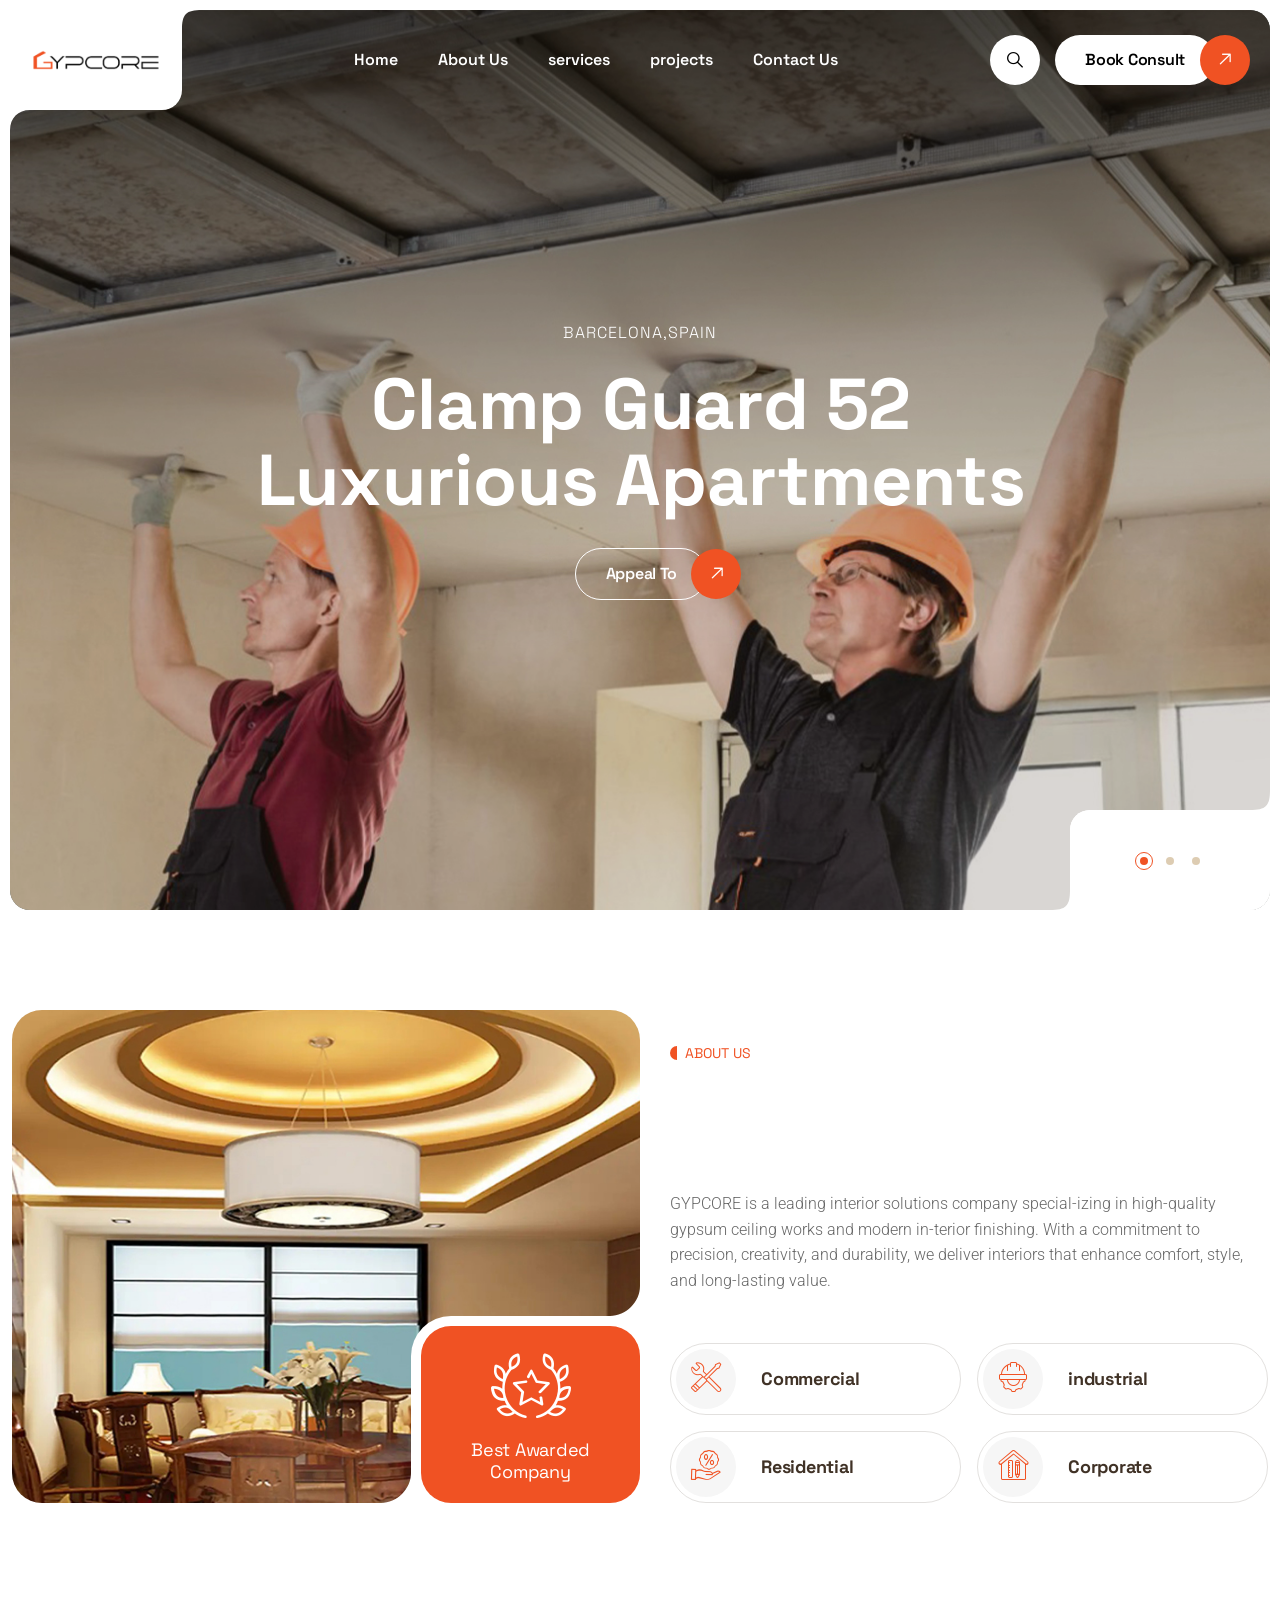
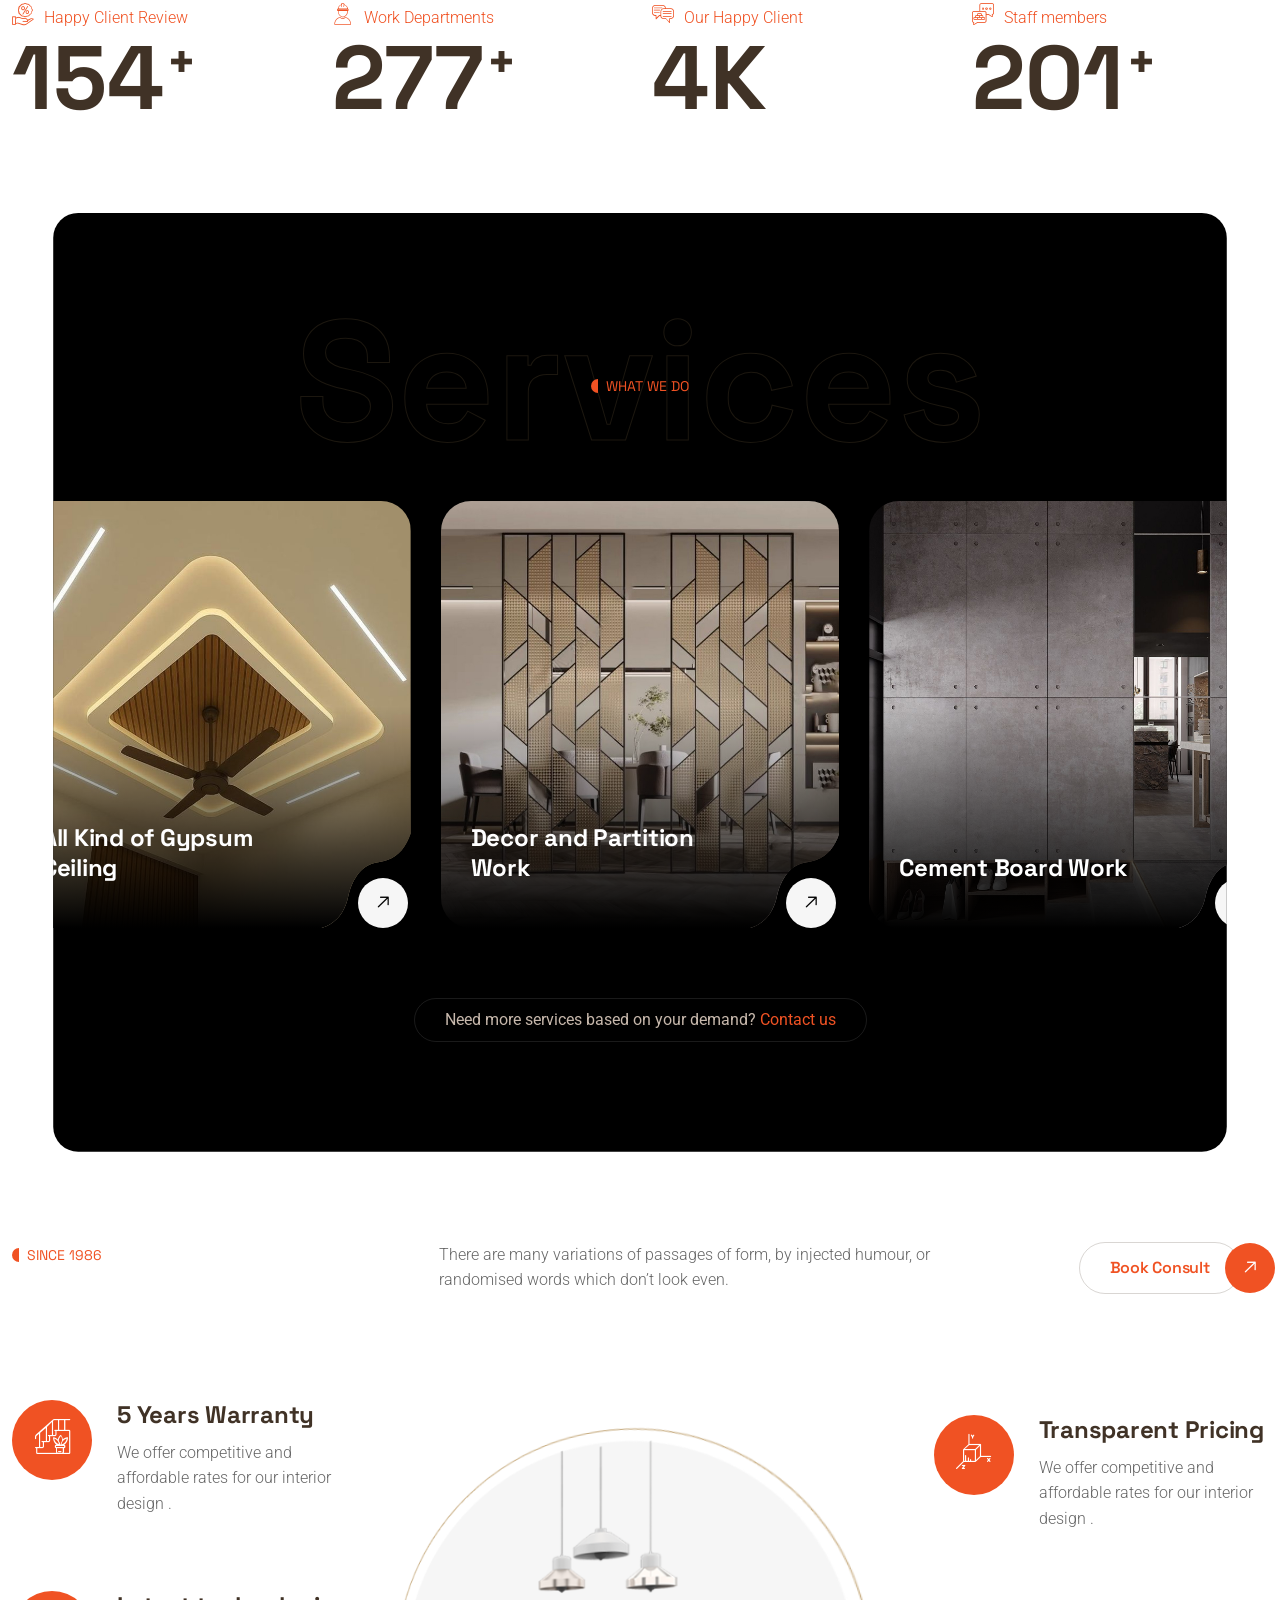
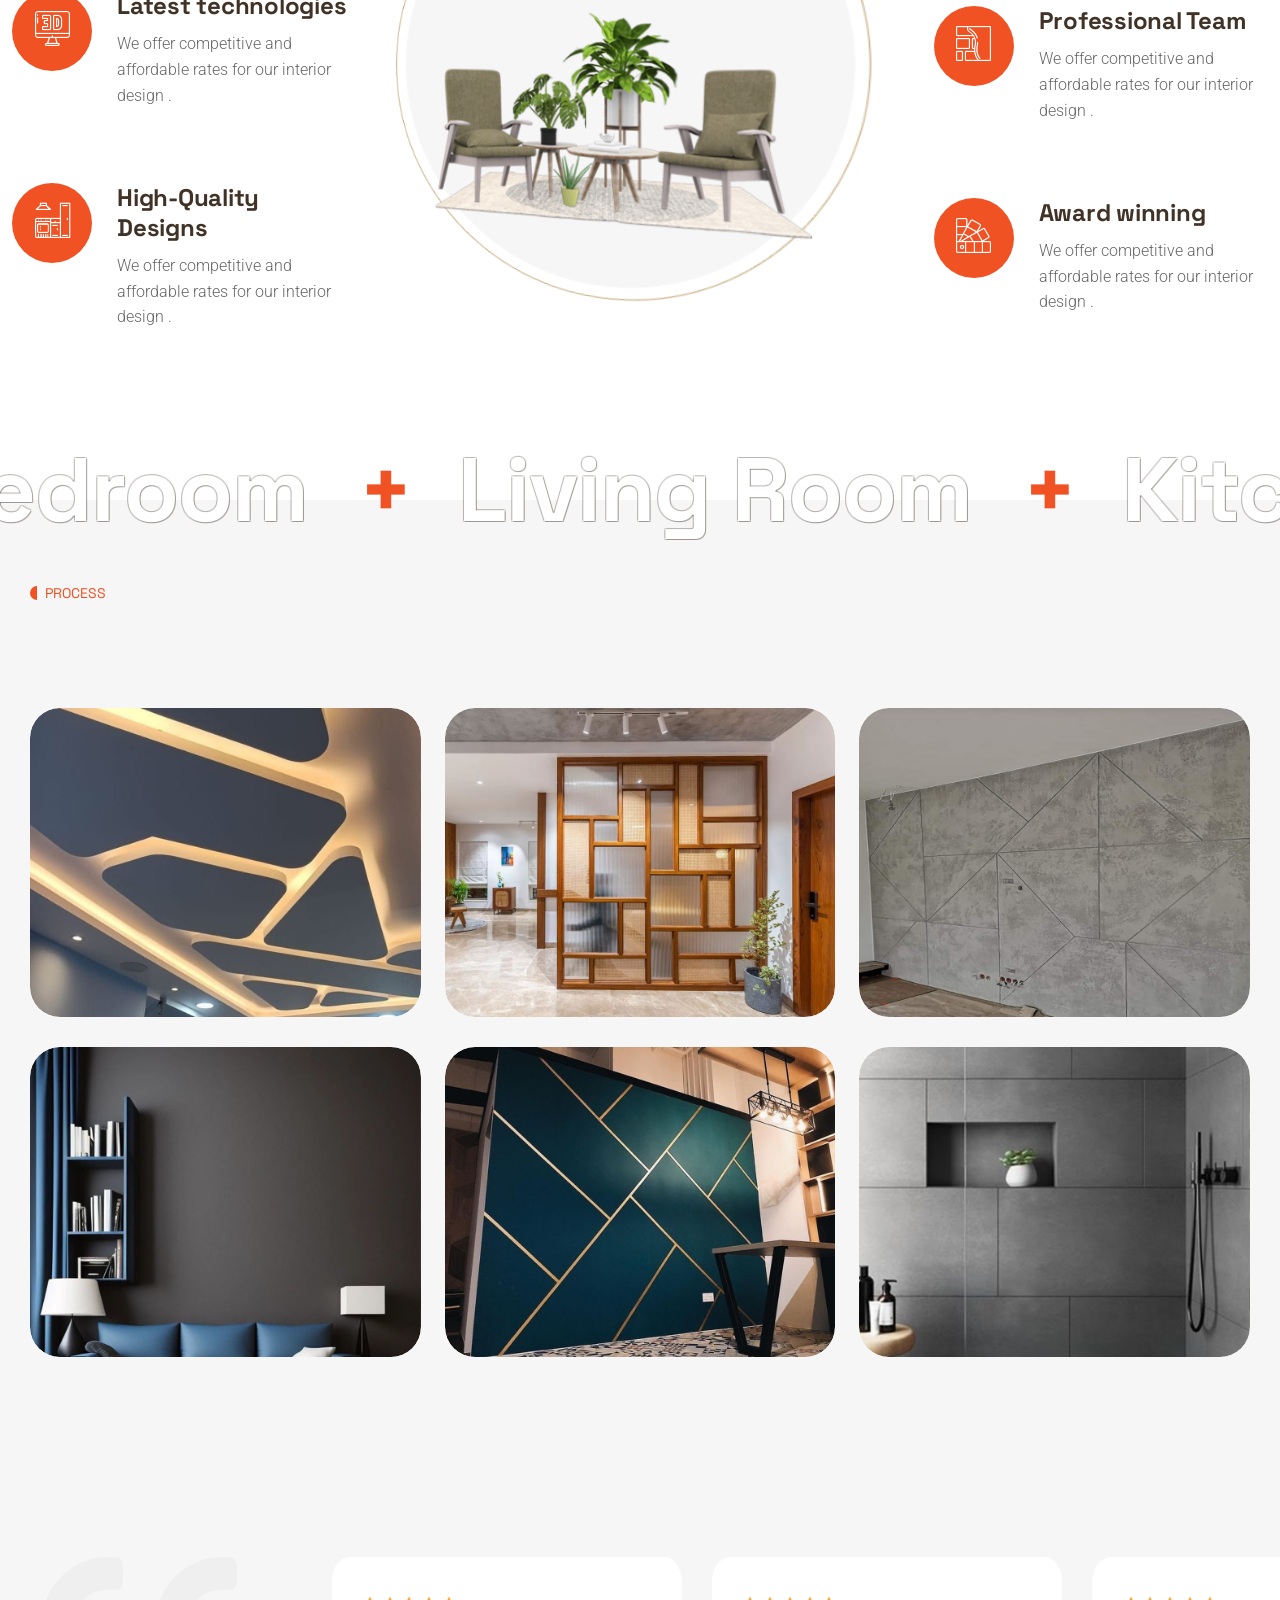
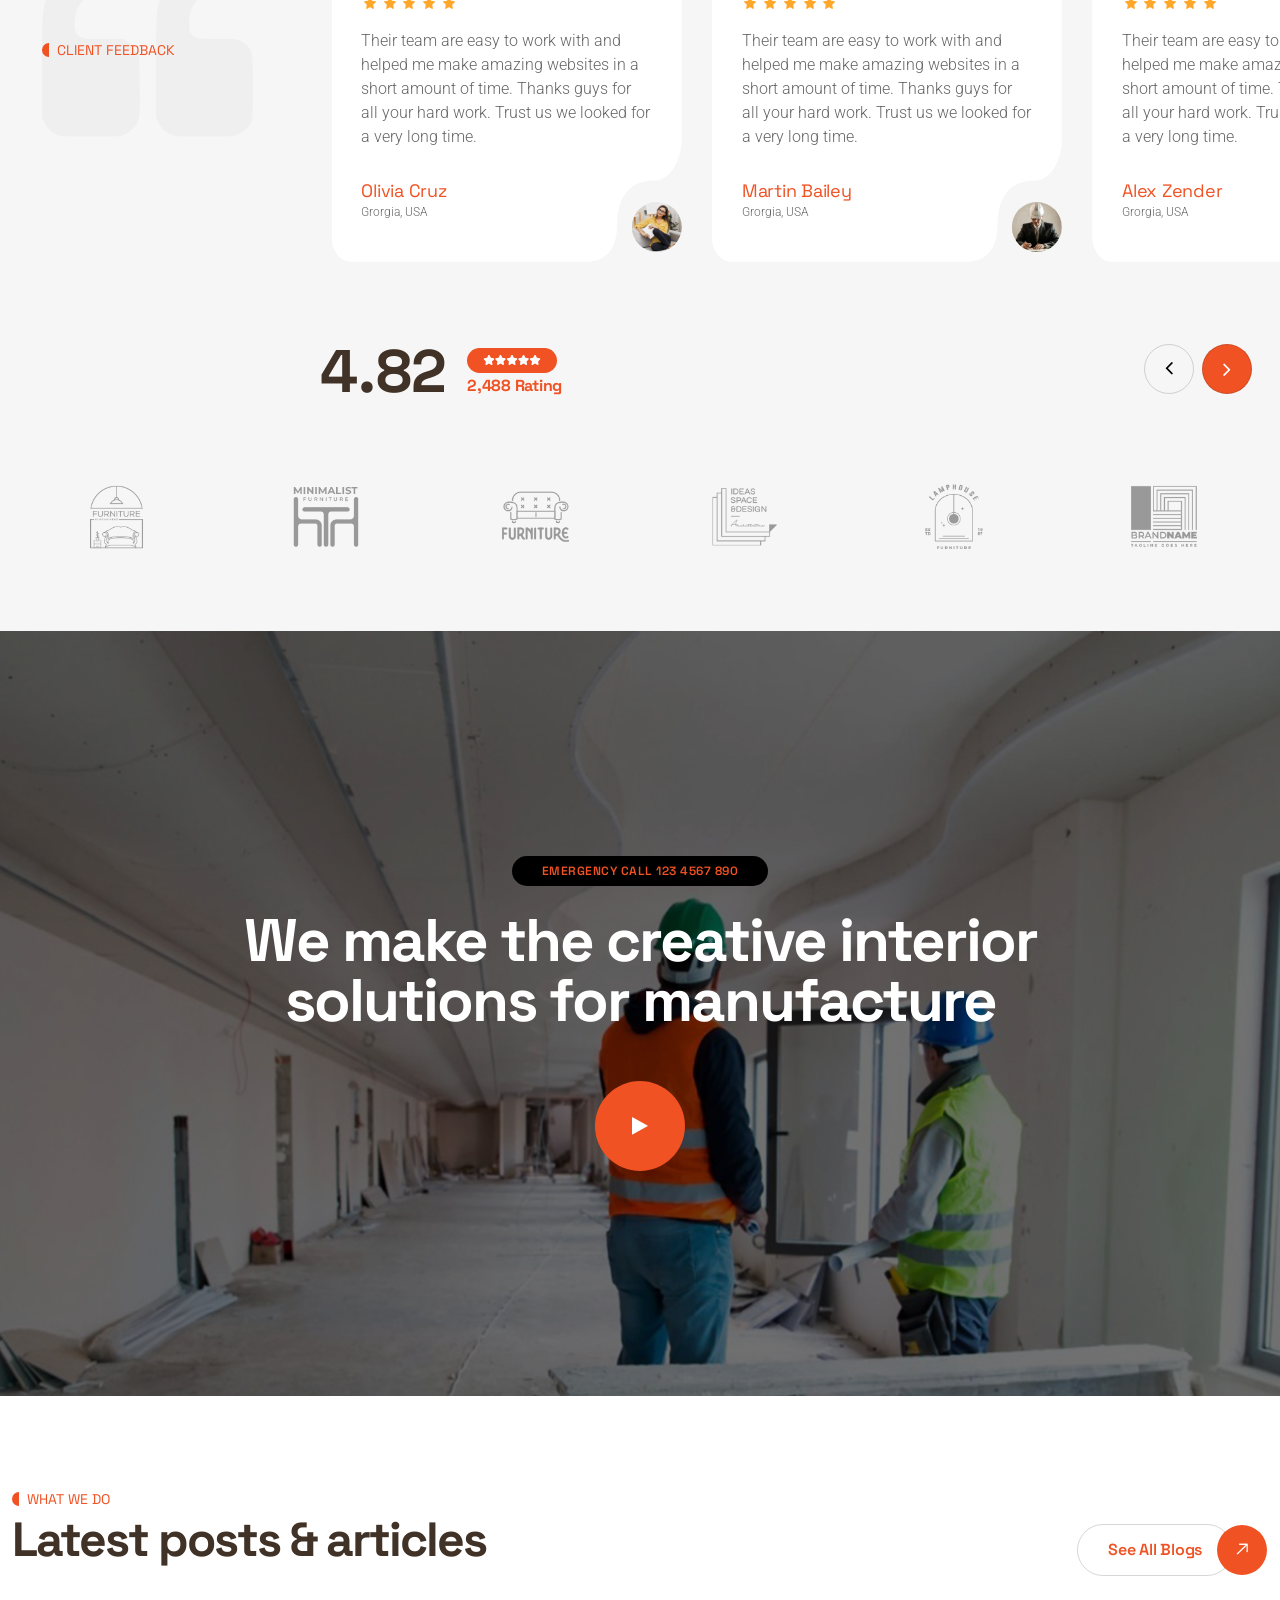
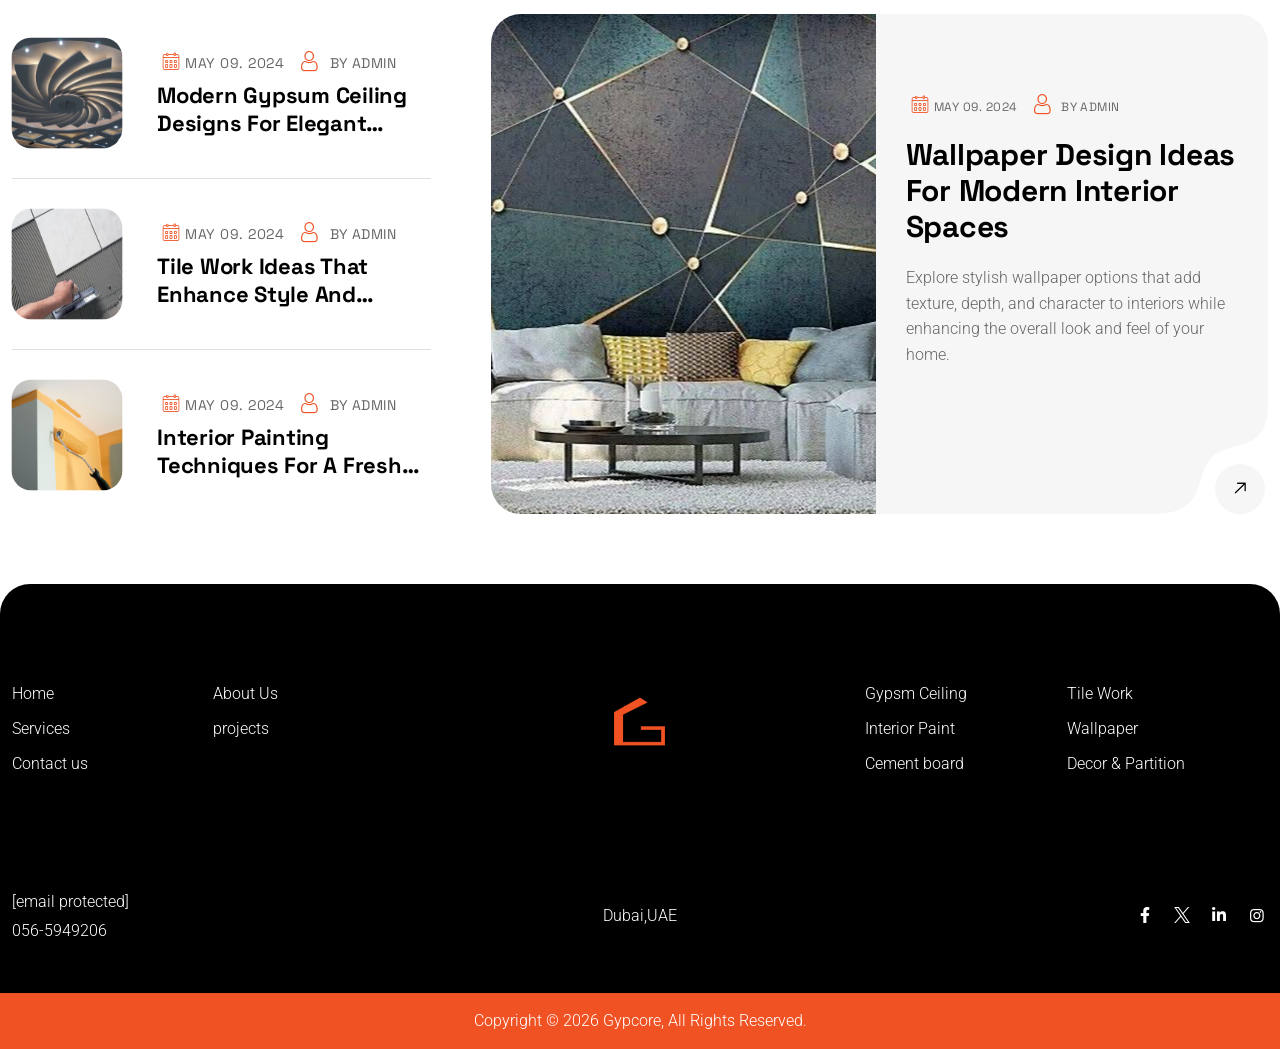
==== commit ba4b2bcf: "home page" ====
--- a/index.html
+++ b/index.html
@@ -69,9 +69,9 @@
 								</div>
 								<div class="pbmit-button-box">
 									<div class="pbmit-header-button">
-										<a href="tel:+1(212)%20255-511">
-											<span class="pbmit-header-button-text-1">+1(212) 255-511</span>			
-											<span class="pbmit-header-button-text-2">tel:+1(212) 255-511</span>		
+										<a href="tel:056-5949206">
+											<span class="pbmit-header-button-text-1">056-5949206</span>			
+											<span class="pbmit-header-button-text-2">056-5949206</span>		
 										</a>
 									</div>
 								</div>
@@ -124,7 +124,7 @@
 									</a>
 								</div>
 								<div class="pbmit-button-box-second">
-									<a class="pbmit-btn" href="contact-us.html">
+									<a class="pbmit-btn" href="#0">
 										<span class="pbmit-button-content-wrapper">
 											<span class="pbmit-button-text">Book Consult</span>
 										</span>
@@ -1593,14 +1593,12 @@
 						<div class="col-md-4">
 							<aside class="widget pbmit-two-column-menu">
 								<ul>
-									<li><a href="#">Style Guide</a></li>
-									<li><a href="#">Instructions</a></li>
-									<li><a href="#">Licenses</a></li>
-									<li><a href="#">Changelog</a></li>
-									<li><a href="#">Error 404</a></li>
-									<li><a href="#">Password</a></li>
-									<li><a href="#">Protected</a></li>
-									<li><a href="#">Coming Soon</a></li>
+									<li><a href="#">Gypsm Ceiling</a></li>
+									<li><a href="#">Tile Work</a></li>
+									<li><a href="#">Interior Paint</a></li>
+									<li><a href="#"></a>Wallpaper</li>
+									<li><a href="#">Cement board</a></li>
+									<li><a href="#">Decor & Partition</a></li>
 								</ul>
 							</aside>
 						</div>
@@ -1612,11 +1610,11 @@
 					<div class="container">
 						<div class="row align-items-center">
 							<div class="col-md-4 pbmit-footer-left">
-								<span class="pbmit-email-text"> <a href="https://xinterio-demo.pbminfotech.com/cdn-cgi/l/email-protection" class="__cf_email__" data-cfemail="97fff2fbfbf8d7f2eff6fae7fbf2b9f4f8fa">[email&#160;protected]</a></span>
-								<span class="pbmit-phone-number"> +79 2589 63598</span>
+								<span class="pbmit-email-text"> <a href="#0" class="__cf_email__" data-cfemail="#0">[email&#160;protected]</a></span>
+								<span class="pbmit-phone-number">056-5949206</span>
 							</div>
 							<div class="col-md-4 pbmit-footer-right">
-								<span class="pbmit-address"> Chicago HQ Estica cop, <br>Macomb,MI 48042</span>
+								<span class="pbmit-address">Dubai,UAE</span>
 							</div>
 							<div class="col-md-4 pbmit-footer-right-social">
 								<ul class="pbmit-social-links">
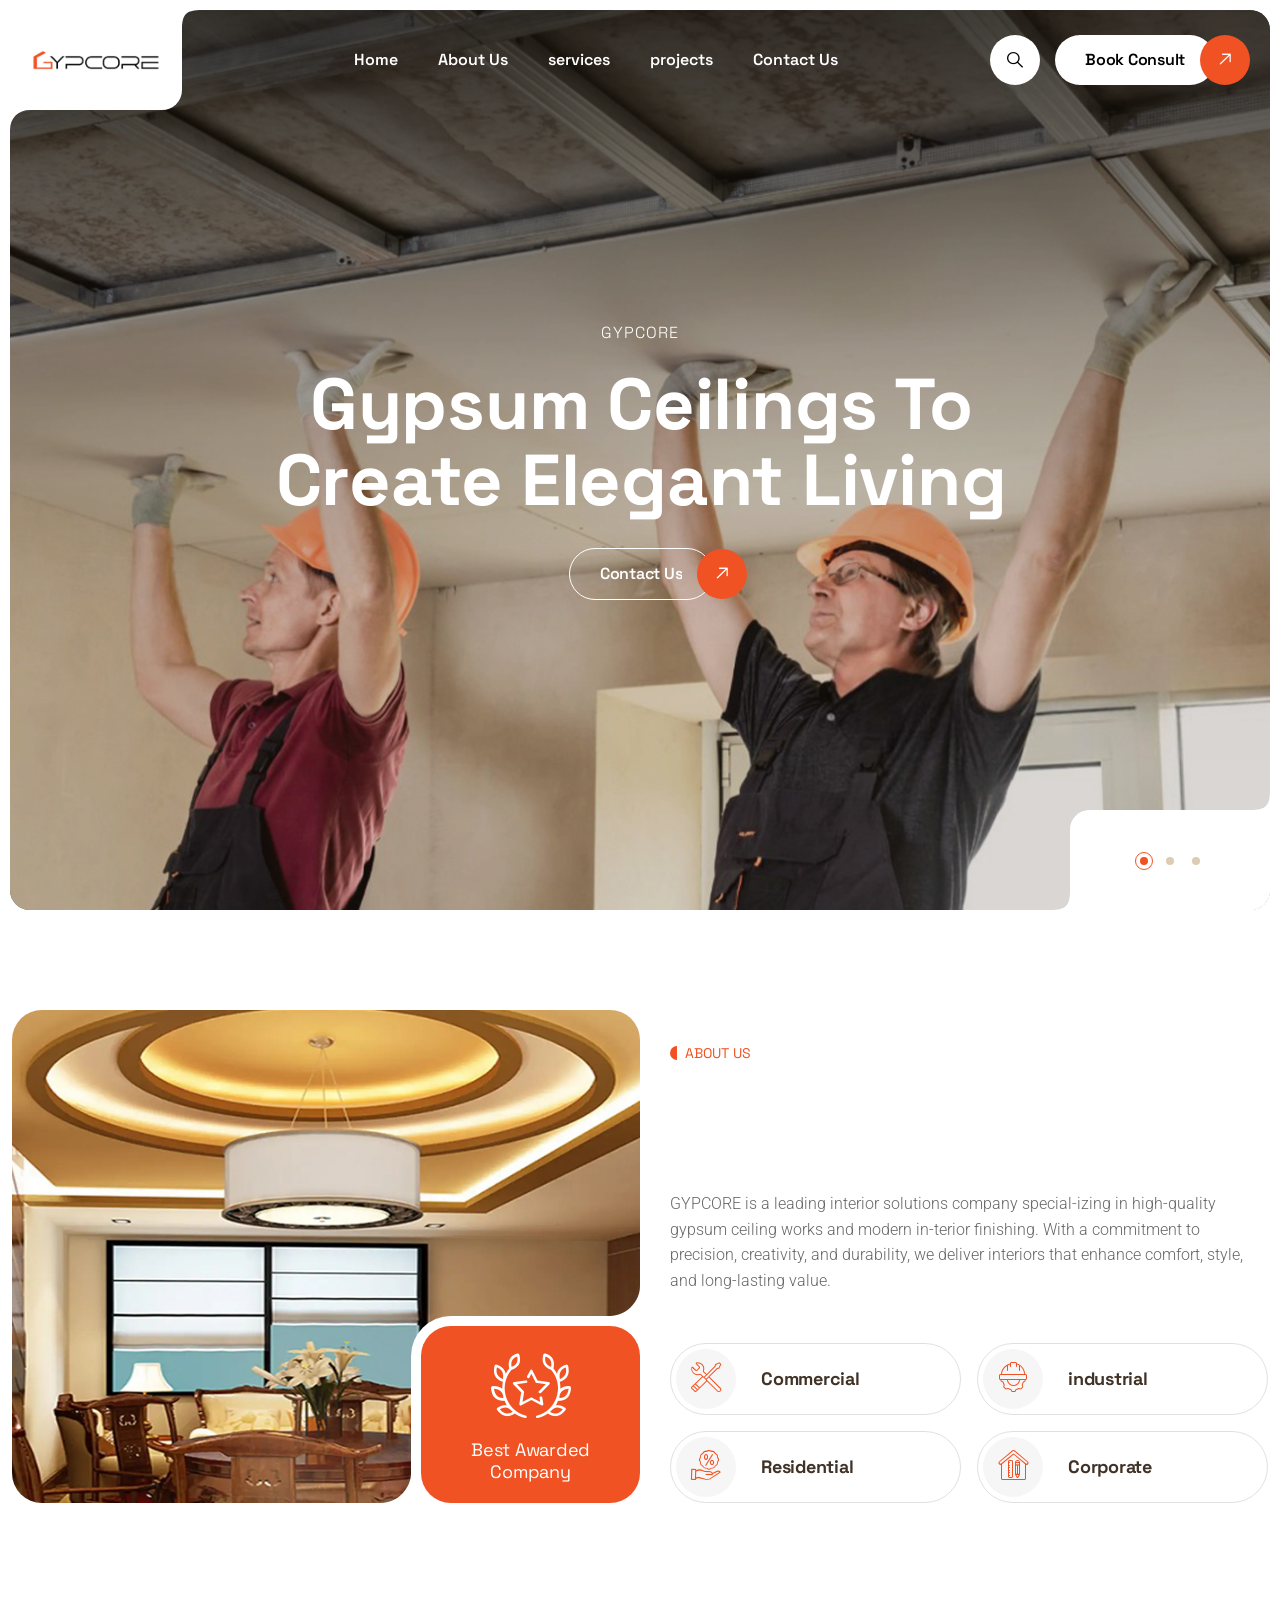
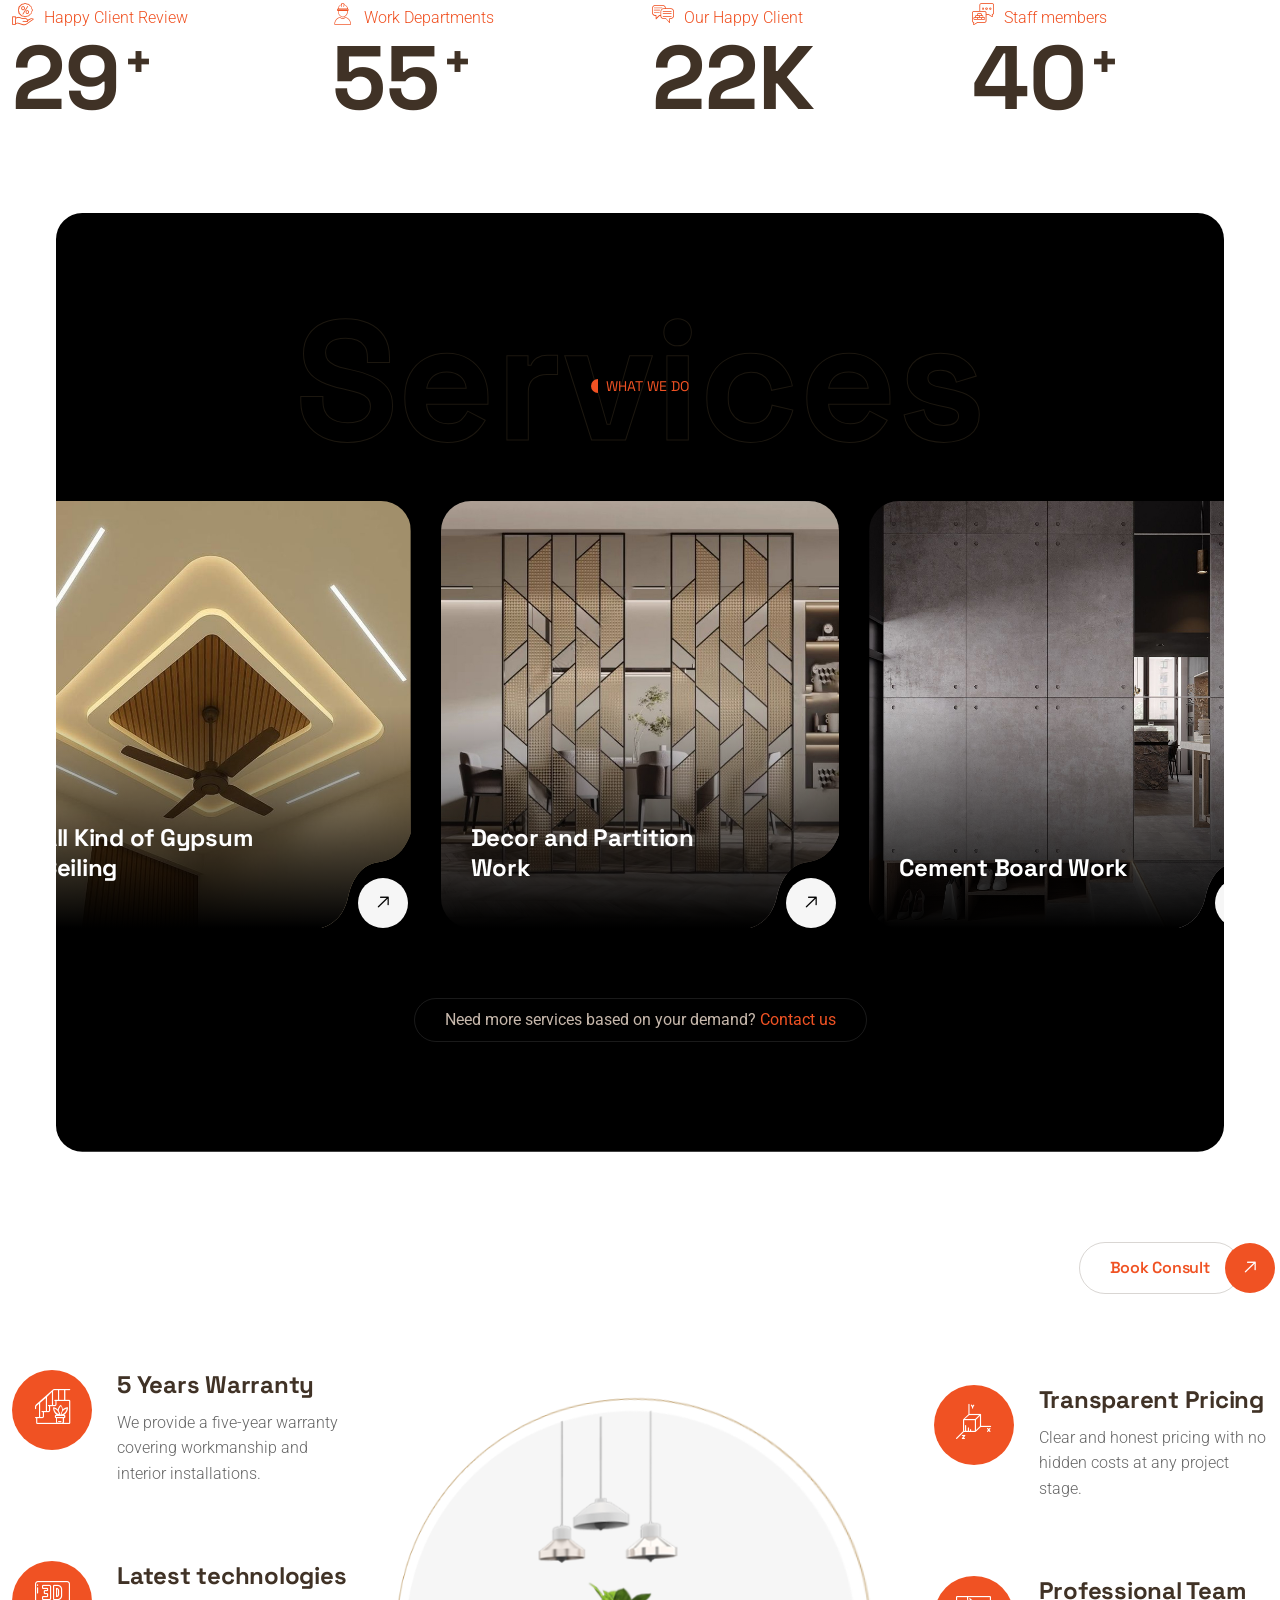
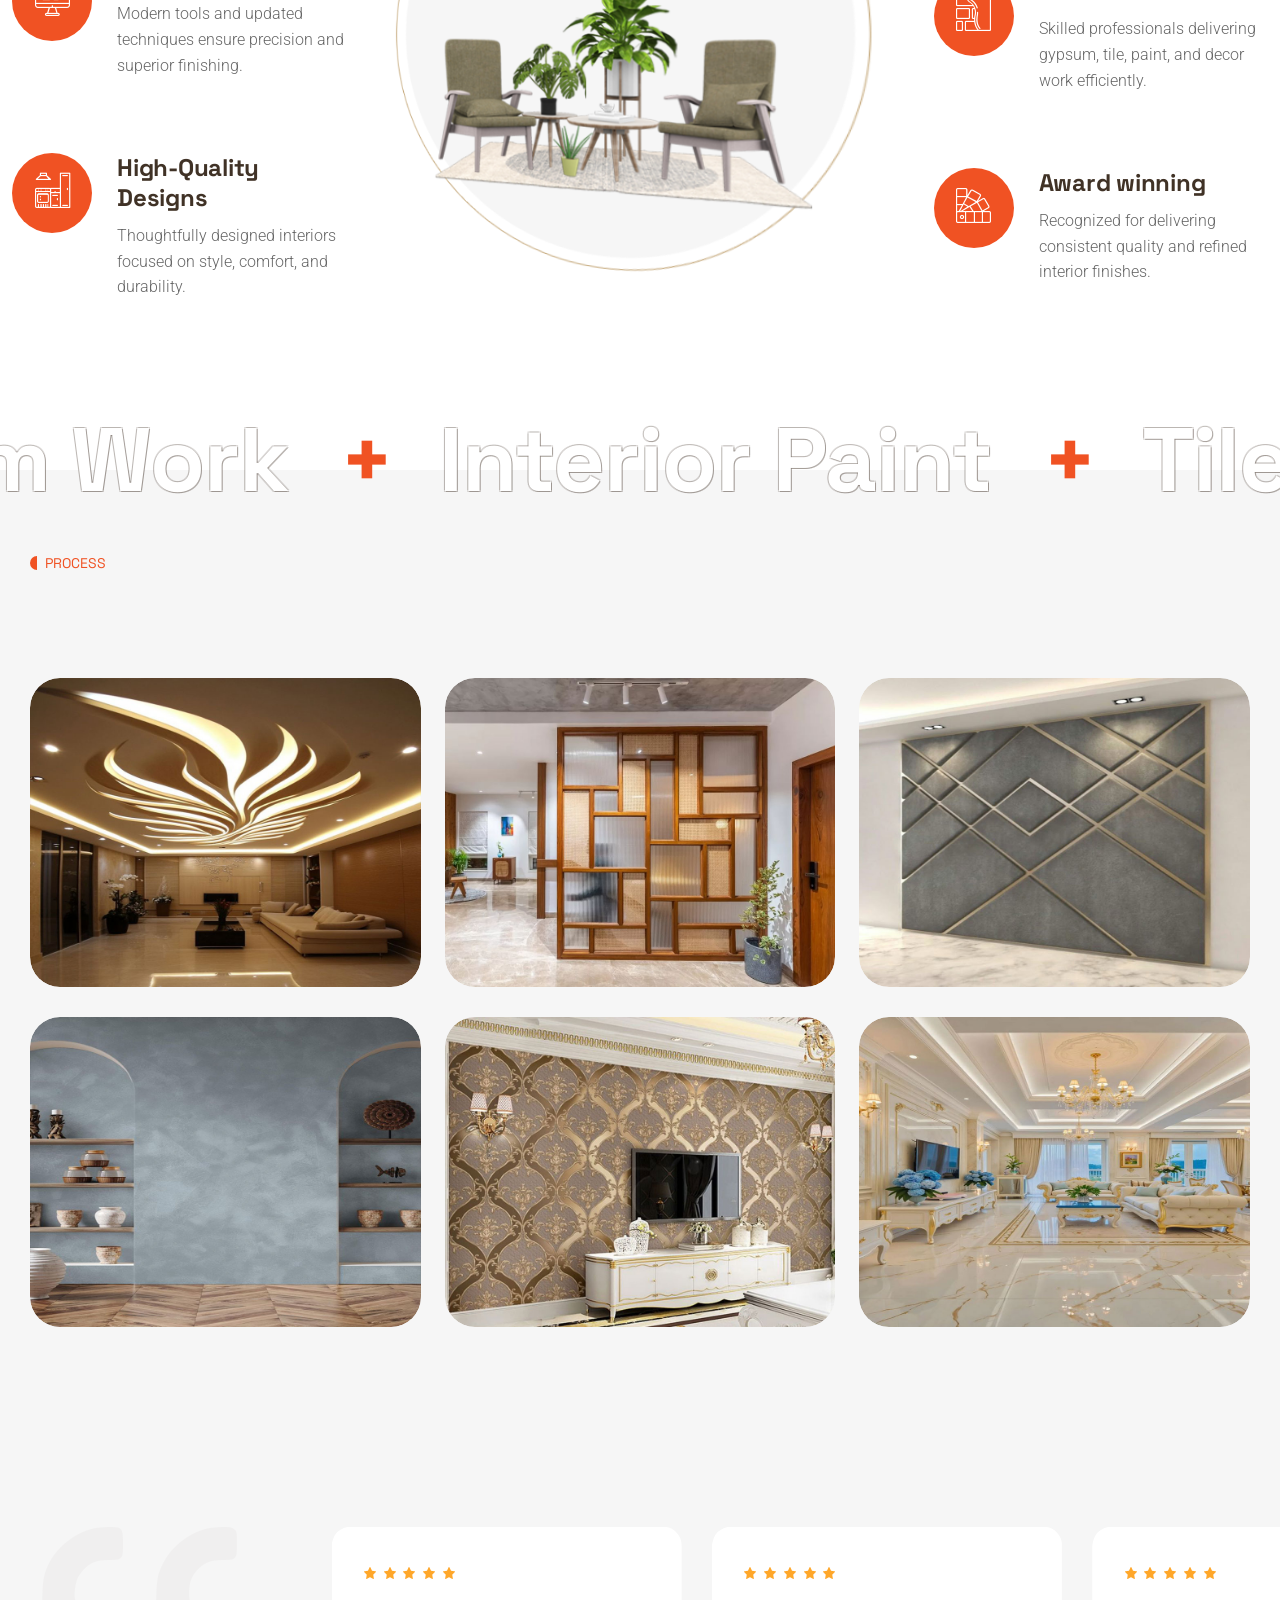
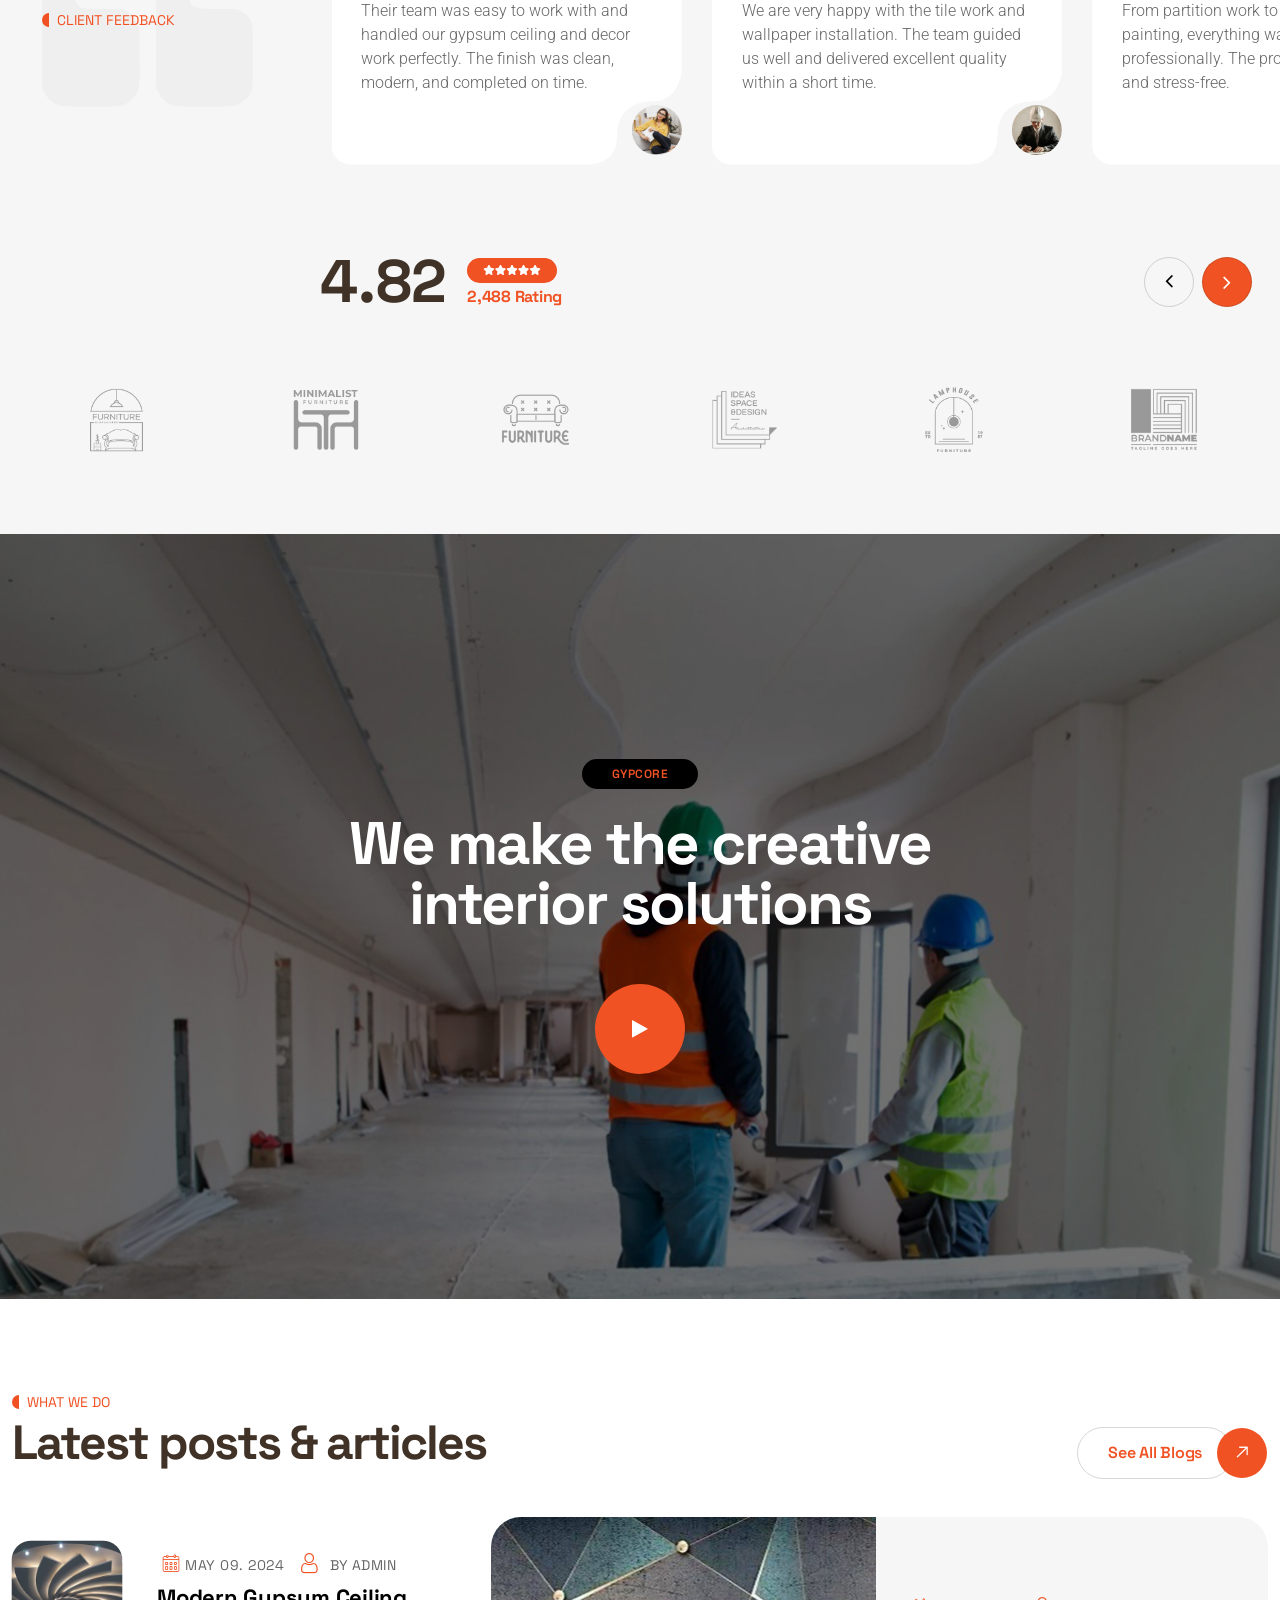
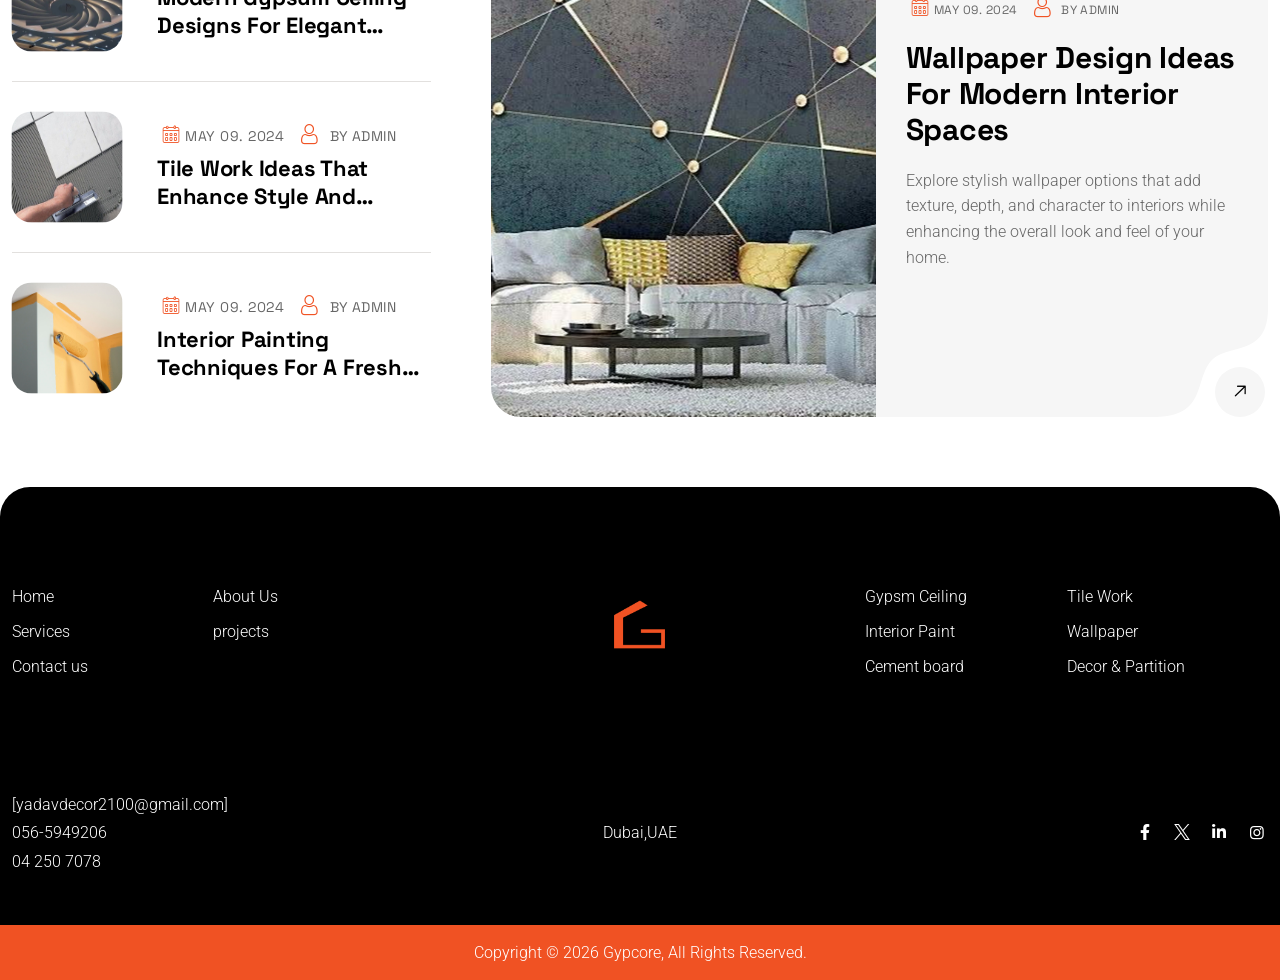
==== commit 0801ffc0: "almost complted" ====
--- a/index.html
+++ b/index.html
@@ -52,7 +52,7 @@
 							<div class="pbmit-logo-button-area d-flex justify-content-between align-items-center">
 								<div class="site-branding">
 									<h1 class="site-title">
-										<a href="index-2.html">
+										<a href="index.html">
 											<img class="logo-img" src="images/logo.png" alt="Xinterio">
 										</a>
 									</h1>
@@ -94,11 +94,11 @@
 												</svg>
 											</span>
 											<ul class="navigation clearfix">
-												<li><a href="#0">Home</a></li>
-												<li><a href="#0">About Us</a></li>
-												<li><a href="#0">services</a></li>
-												<li><a href="#0">projects</a></li>
-												<li><a href="#0">Contact Us</a></li>
+												<li><a href="#0" class="active">Home</a></li>
+												<li><a href="about-us.html">About Us</a></li>
+												<li><a href="services.html">services</a></li>
+												<li><a href="projects.html">projects</a></li>
+												<li><a href="contact.html">Contact Us</a></li>
 												<!-- <li class="dropdown">
 													<a href="#">Pages</a>
 													<ul>
@@ -109,9 +109,6 @@
 														<li><a href="faq.html">Faq</a></li>
 													</ul>
 												</li> -->
-												
-									
-												
 											</ul>
 										</div>
 									</div>
@@ -124,7 +121,7 @@
 									</a>
 								</div>
 								<div class="pbmit-button-box-second">
-									<a class="pbmit-btn" href="#0">
+									<a class="pbmit-btn" href="contact.html">
 										<span class="pbmit-button-content-wrapper">
 											<span class="pbmit-button-text">Book Consult</span>
 										</span>
@@ -146,14 +143,14 @@
 									<div class="row text-center">
 										<div class="col-md-12">
 											<div class="pbmit-slider-content">
-												<h5 class="pbmit-sub-title transform-top transform-delay-1">barcelona,spain</h5>
+												<h5 class="pbmit-sub-title transform-top transform-delay-1">Gypcore</h5>
 												<h2 class="pbmit-title transform-bottom-1 transform-delay-2">
-													Clamp Guard 52 <br> Luxurious Apartments
+													Gypsum Ceilings To <br> Create Elegant Living
 												</h2>												
 												<div class="pbmit-button-wrap transform-bottom-1 transform-delay-3">
-													<a class="pbmit-btn pbmit-btn-outline" href="contact-us.html">
+													<a class="pbmit-btn pbmit-btn-outline" href="#0">
 														<span class="pbmit-button-content-wrapper">
-															<span class="pbmit-button-text">Appeal To</span>
+															<span class="pbmit-button-text">Contact Us</span>
 														</span>
 													</a>
 												</div>
@@ -171,14 +168,14 @@
 									<div class="row text-center">
 										<div class="col-md-12">
 											<div class="pbmit-slider-content">
-												<h5 class="pbmit-sub-title transform-top transform-delay-1">Xinterio features</h5>
+												<h5 class="pbmit-sub-title transform-top transform-delay-1">Gypcore</h5>
 												<h2 class="pbmit-title transform-bottom-1 transform-delay-2">
-													Design Spaces To <br> Make Wonderful Living
+													Interior Painting To <br> Enhance Beautiful Living
 												</h2>
 												<div class="pbmit-button-wrap transform-bottom-1 transform-delay-3">
-													<a class="pbmit-btn pbmit-btn-outline" href="contact-us.html">
+													<a class="pbmit-btn pbmit-btn-outline" href="#0">
 														<span class="pbmit-button-content-wrapper">
-															<span class="pbmit-button-text">Take Counsel</span>
+															<span class="pbmit-button-text">Contact Us</span>
 														</span>
 													</a>
 												</div>
@@ -196,14 +193,14 @@
 									<div class="row text-center">
 										<div class="col-md-12">
 											<div class="pbmit-slider-content">
-												<h5 class="pbmit-sub-title transform-top transform-delay-1">Design Business</h5>
+												<h5 class="pbmit-sub-title transform-top transform-delay-1">Gypcore</h5>
 												<h2 class="pbmit-title transform-bottom-1 transform-delay-2">
-													What are the steps <br> to remodelling a house?
+												Tile Works To Build <br> Strong Stylish Living
 												</h2>
 												<div class="pbmit-button-wrap transform-bottom-1 transform-delay-3">
-													<a class="pbmit-btn pbmit-btn-outline" href="contact-us.html">
+													<a class="pbmit-btn pbmit-btn-outline" href="#0">
 														<span class="pbmit-button-content-wrapper">
-															<span class="pbmit-button-text">Take Counsel</span>
+															<span class="pbmit-button-text">Contact Us</span>
 														</span>
 													</a>
 												</div>
@@ -482,13 +479,13 @@
 										</div>
 										<div class="pbmit-content-box">
 											<div class="pbmit-serv-cat">
-												<a href="#" rel="tag">Kitchen</a>
+												<!-- <a href="#" rel="tag">Kitchen</a> -->
 											</div>
 											<h3 class="pbmit-service-title">
 												<a href="#0">All Kind of Gypsum Ceiling</a>
 											</h3>
 											<div class="pbmit-service-description">
-												<p>The interior professional worker’s available in the xinterio</p>
+												<p>Modern ceiling designs with clean finish and lasting durability.</p>
 											</div>
 										</div>
 									</div>
@@ -515,13 +512,13 @@
 										</div>
 										<div class="pbmit-content-box">
 											<div class="pbmit-serv-cat">
-												<a href="#" rel="tag">Kitchen</a>
+												<!-- <a href="#" rel="tag">Kitchen</a> -->
 											</div>
 											<h3 class="pbmit-service-title">
 												<a href="#0">Decor and Partition Work</a>
 											</h3>
 											<div class="pbmit-service-description">
-												<p>The interior professional worker’s available in the xinterio</p>
+												<p>Smart space division with stylish design and precise finishing.</p>
 											</div>
 										</div>
 									</div>
@@ -548,13 +545,13 @@
 										</div>
 										<div class="pbmit-content-box">
 											<div class="pbmit-serv-cat">
-												<a href="#" rel="tag">Kitchen</a>
+												<!-- <a href="#" rel="tag">Kitchen</a> -->
 											</div>
 											<h3 class="pbmit-service-title">
 												<a href="#0">Cement Board Work</a>
 											</h3>
 											<div class="pbmit-service-description">
-												<p>The interior professional worker’s available in the xinterio</p>
+												<p>Durable cement board solutions with strong and neat installation.</p>
 											</div>
 										</div>
 									</div>
@@ -581,13 +578,13 @@
 										</div>
 										<div class="pbmit-content-box">
 											<div class="pbmit-serv-cat">
-												<a href="#" rel="tag">Kitchen</a>
+												<!-- <a href="#" rel="tag">Kitchen</a> -->
 											</div>
 											<h3 class="pbmit-service-title">
 												<a href="#0">Interior Decorative Paint</a>
 											</h3>
 											<div class="pbmit-service-description">
-												<p>The interior professional worker’s available in the xinterio</p>
+												<p>Premium interior painting for smooth finish and elegant look.</p>
 											</div>
 										</div>
 									</div>
@@ -614,13 +611,13 @@
 										</div>
 										<div class="pbmit-content-box">
 											<div class="pbmit-serv-cat">
-												<a href="#" rel="tag">Kitchen</a>
+												<!-- <a href="#" rel="tag">Kitchen</a> -->
 											</div>
 											<h3 class="pbmit-service-title">
 												<a href="#0">Wallpaper Installation</a>
 											</h3>
 											<div class="pbmit-service-description">
-												<p>The interior professional worker’s available in the xinterio</p>
+												<p>Seamless wallpaper fixing for enhanced wall style and texture.</p>
 											</div>
 										</div>
 									</div>
@@ -647,13 +644,13 @@
 										</div>
 										<div class="pbmit-content-box">
 											<div class="pbmit-serv-cat">
-												<a href="#" rel="tag">Kitchen</a>
+												<!-- <a href="#" rel="tag">Kitchen</a> -->
 											</div>
 											<h3 class="pbmit-service-title">
 												<a href="#0">Tile Work</a>
 											</h3>
 											<div class="pbmit-service-description">
-												<p>The interior professional worker’s available in the xinterio</p>
+												<p>Precision tile work for durable, clean, and stylish interiors.</p>
 											</div>
 										</div>
 									</div>
@@ -681,14 +678,14 @@
 					<div class="row">
 						<div class="col-md-12 col-xl-4">
 							<div class="pbmit-heading-subheading animation-style2">
-								<h4 class="pbmit-subtitle">since 1986</h4>
+								<!-- <h4 class="pbmit-subtitle">since 1986</h4> -->
 								<h2 class="pbmit-title">Why choose us</h2>
 							</div>
 						</div>
 						<div class="col-md-12 col-xl-6">
-							<div class="pbmit-heading-desc">
+							<!-- <div class="pbmit-heading-desc">
 								There are many variations of passages of form, by injected humour, or <br> randomised words which don’t look even.
-							</div>
+							</div> -->
 						</div>
 						<div class="col-md-12 col-xl-2">
 							<a class="pbmit-btn pbmit-btn-outline" href="#0">
@@ -715,7 +712,7 @@
 												<h2 class="pbmit-element-title">
 													5 Years Warranty
 												</h2>
-												<div class="pbmit-heading-desc">We offer competitive and affordable rates for our interior design .</div>
+												<div class="pbmit-heading-desc">We provide a five-year warranty covering workmanship and interior installations.</div>
 											</div>
 										</div>
 									</div>
@@ -734,7 +731,7 @@
 												<h2 class="pbmit-element-title">
 													Latest technologies
 												</h2>
-												<div class="pbmit-heading-desc">We offer competitive and affordable rates for our interior design .</div>
+												<div class="pbmit-heading-desc">Modern tools and updated techniques ensure precision and superior finishing.</div>
 											</div>
 										</div>
 									</div>
@@ -753,7 +750,7 @@
 												<h2 class="pbmit-element-title">
 													High-Quality Designs
 												</h2>
-												<div class="pbmit-heading-desc">We offer competitive and affordable rates for our interior design .</div>
+												<div class="pbmit-heading-desc">Thoughtfully designed interiors focused on style, comfort, and durability.</div>
 											</div>
 										</div>
 									</div>
@@ -781,7 +778,7 @@
 												<h2 class="pbmit-element-title">
 													Transparent Pricing
 												</h2>
-												<div class="pbmit-heading-desc">We offer competitive and affordable rates for our interior design .</div>
+												<div class="pbmit-heading-desc">Clear and honest pricing with no hidden costs at any project stage.</div>
 											</div>
 										</div>
 									</div>
@@ -800,7 +797,7 @@
 												<h2 class="pbmit-element-title">
 													Professional Team
 												</h2>
-												<div class="pbmit-heading-desc">We offer competitive and affordable rates for our interior design .</div>
+												<div class="pbmit-heading-desc">Skilled professionals delivering gypsum, tile, paint, and decor work efficiently.</div>
 											</div>
 										</div>
 									</div>
@@ -819,7 +816,7 @@
 												<h2 class="pbmit-element-title">
 													Award winning
 												</h2>
-												<div class="pbmit-heading-desc">We offer competitive and affordable rates for our interior design .</div>
+												<div class="pbmit-heading-desc">Recognized for delivering consistent quality and refined interior finishes.</div>
 											</div>
 										</div>
 									</div>
@@ -838,29 +835,29 @@
 						<div class="swiper-wrapper">
 							<article class="pbmit-marquee-effect-style-1 swiper-slide">
 								<div class="pbmit-tag-wrapper">
-									<h2 class="pbmit-element-title" data-text="Master Bedroom ">
-										Master Bedroom 
+									<h2 class="pbmit-element-title" data-text="Gypsm Work">
+										Gypsm Work
 									</h2>
 								</div>
 							</article>
 							<article class="pbmit-marquee-effect-style-1 swiper-slide">
 								<div class="pbmit-tag-wrapper">
-									<h2 class="pbmit-element-title" data-text="Living Room">
-										Living Room
+									<h2 class="pbmit-element-title" data-text="Interior Paint">
+										Interior Paint
 									</h2>
 								</div>
 							</article>
 							<article class="pbmit-marquee-effect-style-1 swiper-slide">
 								<div class="pbmit-tag-wrapper">
-									<h2 class="pbmit-element-title" data-text="Kitchen">
-										Kitchen
+									<h2 class="pbmit-element-title" data-text="Tile Works">
+										Tile Works
 									</h2>
 								</div>
 							</article>
 							<article class="pbmit-marquee-effect-style-1 swiper-slide">
 								<div class="pbmit-tag-wrapper">
-									<h2 class="pbmit-element-title" data-text="Best Gallery">
-										Best Gallery
+									<h2 class="pbmit-element-title" data-text="Decor & Partition">
+										Decor & Partition
 									</h2>
 								</div>
 							</article>
@@ -1079,15 +1076,15 @@
 													</div>
 													<div class="pbminfotech-box-desc">
 														<blockquote class="pbminfotech-testimonial-text">
-															<p>Their team are easy to work with and helped me make amazing websites in a short amount of time. Thanks guys for all your hard work. Trust us we looked for a very long time.</p>
+															<p>Their team was easy to work with and handled our gypsum ceiling and decor work perfectly. The finish was clean, modern, and completed on time.</p>
 														</blockquote>
 													</div>
-													<div class="pbminfotech-box-author">
+													<!-- <div class="pbminfotech-box-author">
 														<div class="pbmit-auther-content">
 															<h3 class="pbminfotech-box-title">Olivia Cruz</h3>
 															<div class="pbminfotech-testimonial-detail">Grorgia, USA</div>
 														</div>
-													</div>
+													</div> -->
 													<div class="pbminfotech-box-img">
 														<div class="pbmit-featured-img-wrapper">
 															<div class="pbmit-featured-wrapper">
@@ -1111,15 +1108,15 @@
 													</div>
 													<div class="pbminfotech-box-desc">
 														<blockquote class="pbminfotech-testimonial-text">
-															<p>Their team are easy to work with and helped me make amazing websites in a short amount of time. Thanks guys for all your hard work. Trust us we looked for a very long time.</p>
+															<p>We are very happy with the tile work and wallpaper installation. The team guided us well and delivered excellent quality within a short time.</p>
 														</blockquote>
 													</div>
-													<div class="pbminfotech-box-author">
+													<!-- <div class="pbminfotech-box-author">
 														<div class="pbmit-auther-content">
 															<h3 class="pbminfotech-box-title">Martin Bailey</h3>
 															<div class="pbminfotech-testimonial-detail">Grorgia, USA</div>
 														</div>
-													</div>
+													</div> -->
 													<div class="pbminfotech-box-img">
 														<div class="pbmit-featured-img-wrapper">
 															<div class="pbmit-featured-wrapper">
@@ -1143,15 +1140,15 @@
 													</div>
 													<div class="pbminfotech-box-desc">
 														<blockquote class="pbminfotech-testimonial-text">
-															<p>Their team are easy to work with and helped me make amazing websites in a short amount of time. Thanks guys for all your hard work. Trust us we looked for a very long time.</p>
+															<p>From partition work to interior decorative painting, everything was done neatly and professionally. The process was smooth and stress-free.</p>
 														</blockquote>
 													</div>
-													<div class="pbminfotech-box-author">
+													<!-- <div class="pbminfotech-box-author">
 														<div class="pbmit-auther-content">
 															<h3 class="pbminfotech-box-title">Alex Zender</h3>
 															<div class="pbminfotech-testimonial-detail">Grorgia, USA</div>
 														</div>
-													</div>
+													</div> -->
 													<div class="pbminfotech-box-img">
 														<div class="pbmit-featured-img-wrapper">
 															<div class="pbmit-featured-wrapper">
@@ -1175,15 +1172,15 @@
 													</div>
 													<div class="pbminfotech-box-desc">
 														<blockquote class="pbminfotech-testimonial-text">
-															<p>Their team are easy to work with and helped me make amazing websites in a short amount of time. Thanks guys for all your hard work. Trust us we looked for a very long time.</p>
+															<p>Great workmanship and attention to detail. They managed cement board work and interior finishes efficiently. Highly satisfied with the overall result.</p>
 														</blockquote>
 													</div>
-													<div class="pbminfotech-box-author">
+													<!-- <div class="pbminfotech-box-author">
 														<div class="pbmit-auther-content">
 															<h3 class="pbminfotech-box-title">Robert Gold</h3>
 															<div class="pbminfotech-testimonial-detail">Grorgia, USA</div>
 														</div>
-													</div>
+													</div> -->
 													<div class="pbminfotech-box-img">
 														<div class="pbmit-featured-img-wrapper">
 															<div class="pbmit-featured-wrapper">
@@ -1376,11 +1373,11 @@
 				<div class="container">
 					<div class="text-center">
 						<div class="pbmit-heading-subheading-style-1 animation-style4">
-							<h4 class="pbmit-subtitle">Emergency call 123 4567 890</h4>
-							<h2 class="pbmit-title">We make the creative interior <br>solutions for <span id="js-rotating">manufacture, development, composition, explanation</span></h2>
+							<h4 class="pbmit-subtitle">Gypcore</h4>
+							<h2 class="pbmit-title">We make the creative  <br>interior solutions </h2>
 						</div>
 						<div class="play-button">
-							<a class="pbmit-icon pbmin-lightbox-video" href="https://www.youtube.com/watch?v=Sv2_JktdvmQ">
+							<a class="pbmit-icon pbmin-lightbox-video" href="#0">
 								<i class="fa fa-play"></i>
 							</a>
 						</div>
@@ -1573,11 +1570,11 @@
 						<div class="col-md-4">
 							<aside class="widget pbmit-two-column-menu">
 								<ul>
-									<li><a href="#0">Home</a></li>
-									<li><a href="#0">About Us</a></li>
-									<li><a href="#0">Services</a></li>
-									<li><a href="#0">projects</a></li>
-									<li><a href="#0">Contact us</a></li>
+									<li><a href="index.html">Home</a></li>
+									<li><a href="about-us.html">About Us</a></li>
+									<li><a href="services.html">Services</a></li>
+									<li><a href="projects.html">projects</a></li>
+									<li><a href="contact.html">Contact us</a></li>
 								</ul>
 							</aside>
 						</div>
@@ -1593,12 +1590,12 @@
 						<div class="col-md-4">
 							<aside class="widget pbmit-two-column-menu">
 								<ul>
-									<li><a href="#">Gypsm Ceiling</a></li>
-									<li><a href="#">Tile Work</a></li>
-									<li><a href="#">Interior Paint</a></li>
-									<li><a href="#"></a>Wallpaper</li>
-									<li><a href="#">Cement board</a></li>
-									<li><a href="#">Decor & Partition</a></li>
+									<li><a href="services.html">Gypsm Ceiling</a></li>
+									<li><a href="services.html">Tile Work</a></li>
+									<li><a href="services.html">Interior Paint</a></li>
+									<li><a href="services.html"></a>Wallpaper</li>
+									<li><a href="services.html">Cement board</a></li>
+									<li><a href="services.html">Decor & Partition</a></li>
 								</ul>
 							</aside>
 						</div>
@@ -1610,8 +1607,9 @@
 					<div class="container">
 						<div class="row align-items-center">
 							<div class="col-md-4 pbmit-footer-left">
-								<span class="pbmit-email-text"> <a href="#0" class="__cf_email__" data-cfemail="#0">[email&#160;protected]</a></span>
-								<span class="pbmit-phone-number">056-5949206</span>
+								<span class="pbmit-email-text"> <a href="mailto:yadavdecor2100@gmail.com" class="__cf_email__" data-cfemail="#0">[yadavdecor2100@gmail.com]</a></span>
+								<span class="pbmit-phone-number"><a href="tel:056-5949206">056-5949206</a></span>
+								<span class="pbmit-phone-number"><a href="tel:042507078">04 250 7078</a></span>
 							</div>
 							<div class="col-md-4 pbmit-footer-right">
 								<span class="pbmit-address">Dubai,UAE</span>
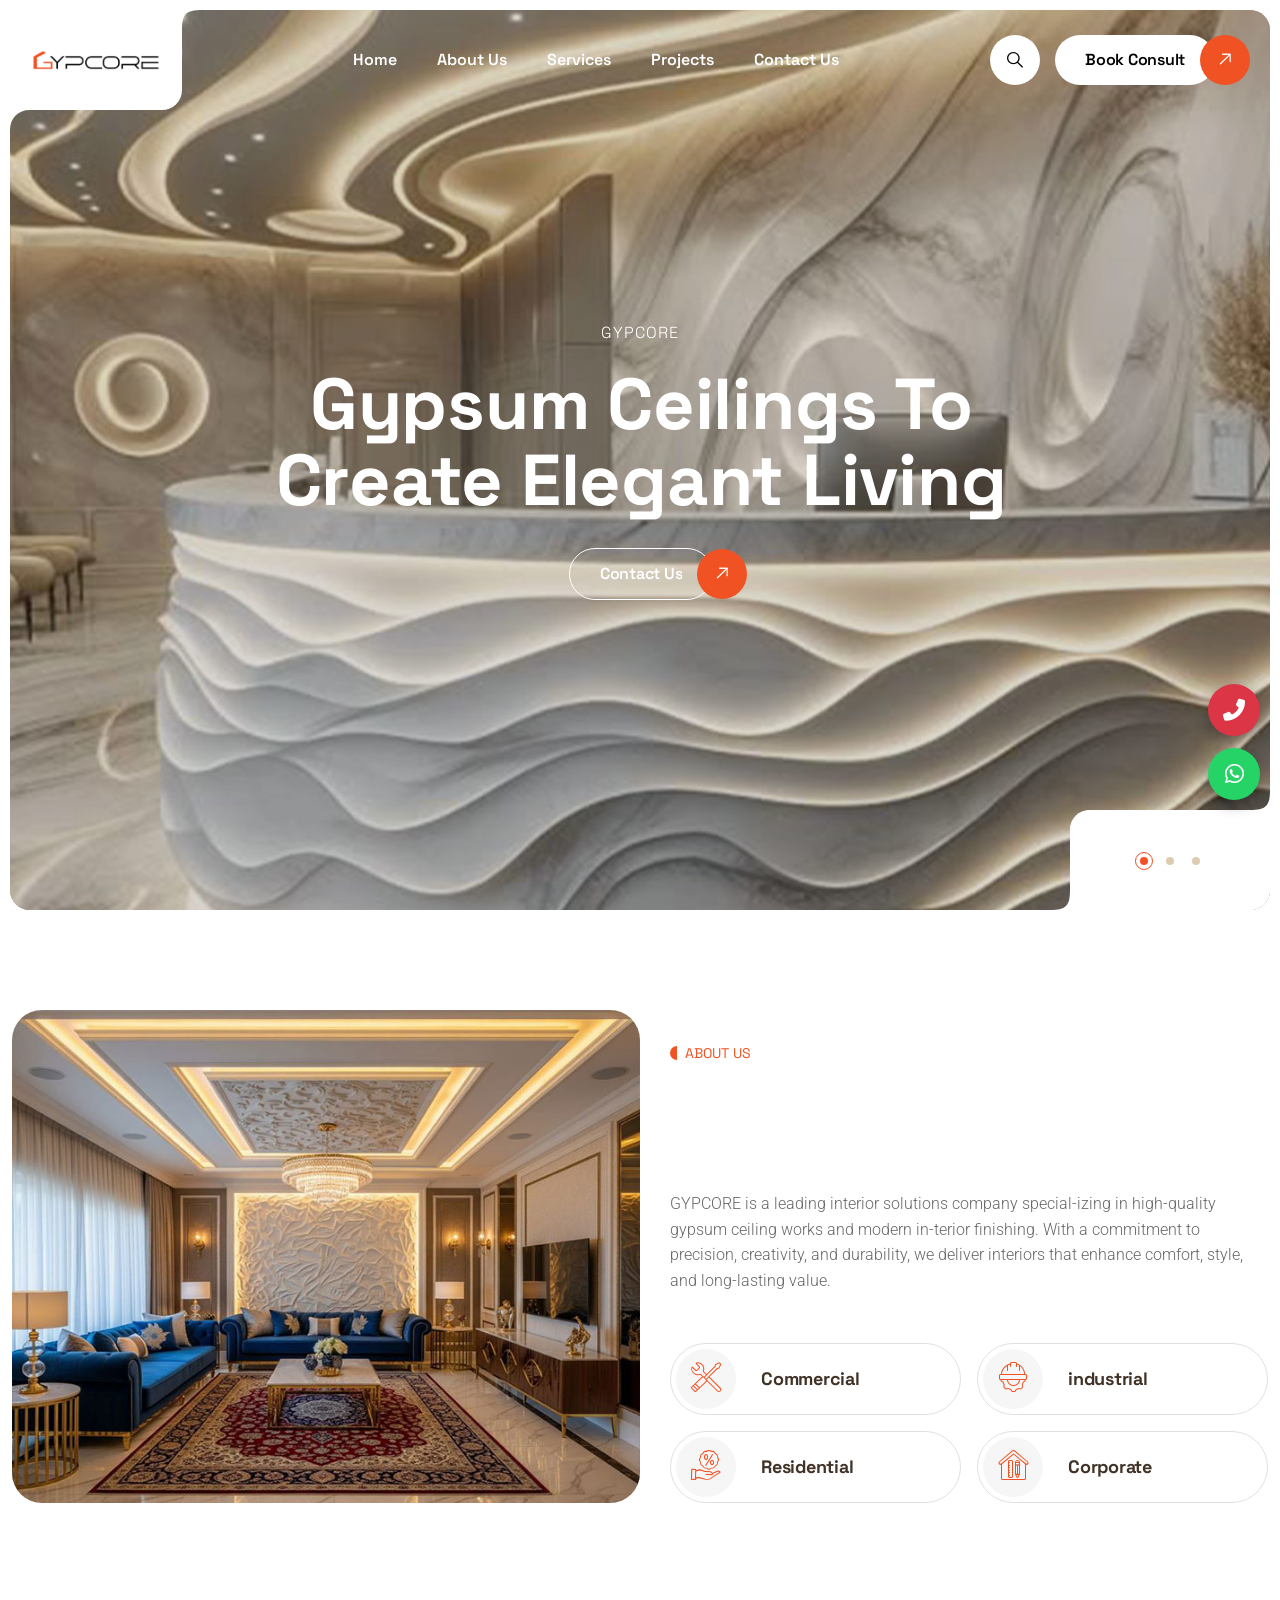
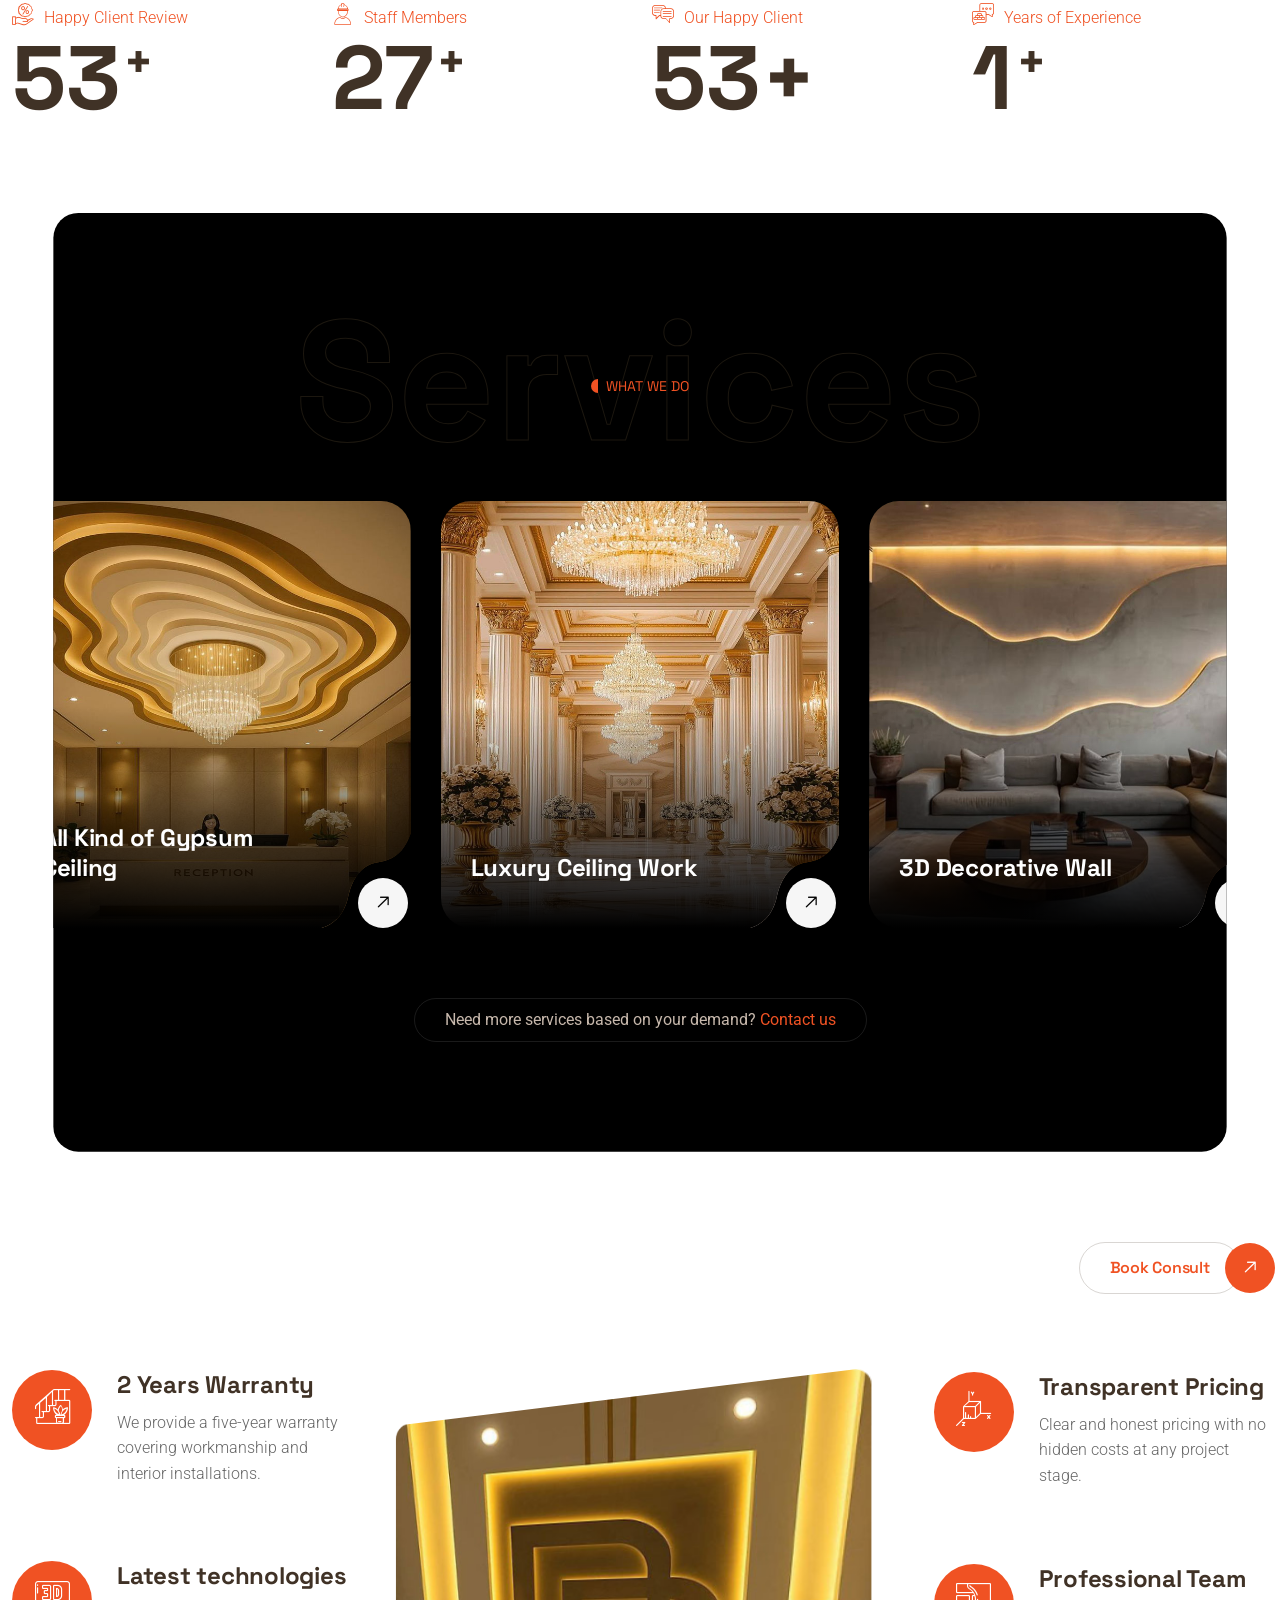
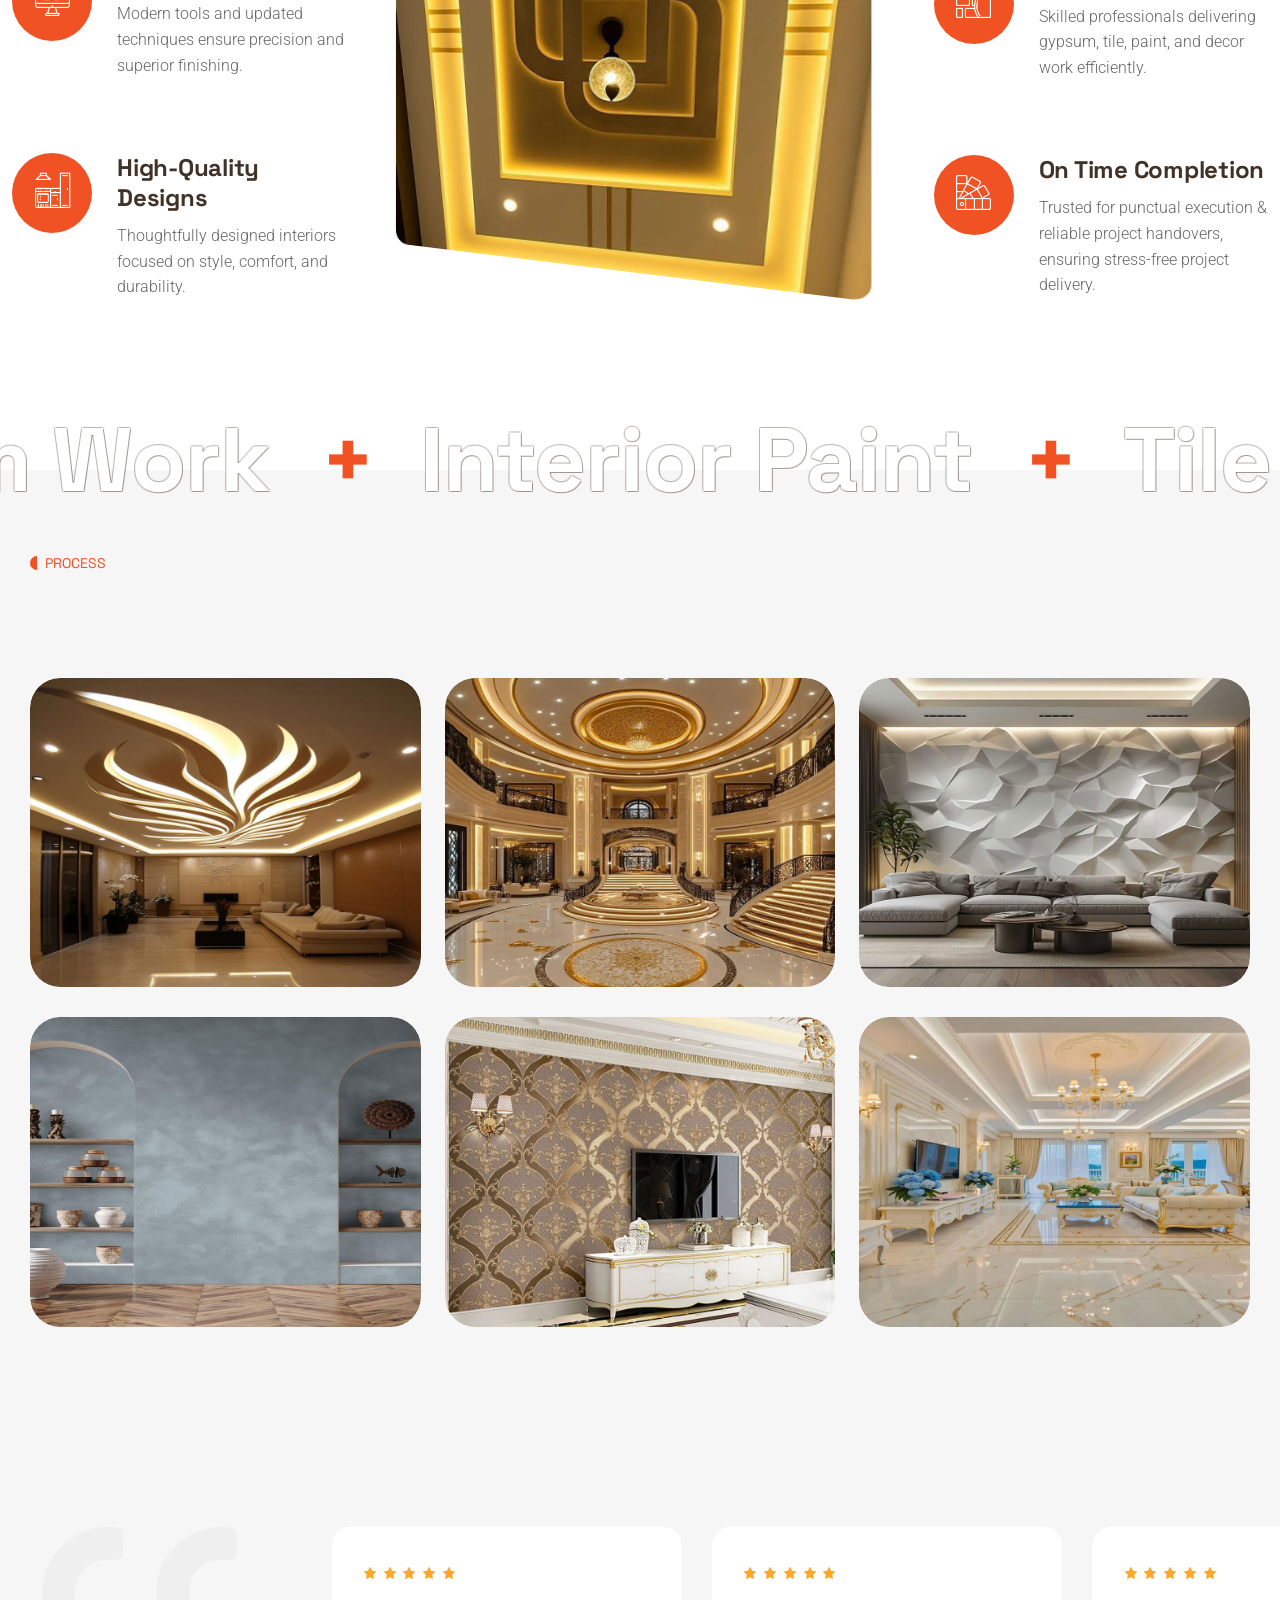
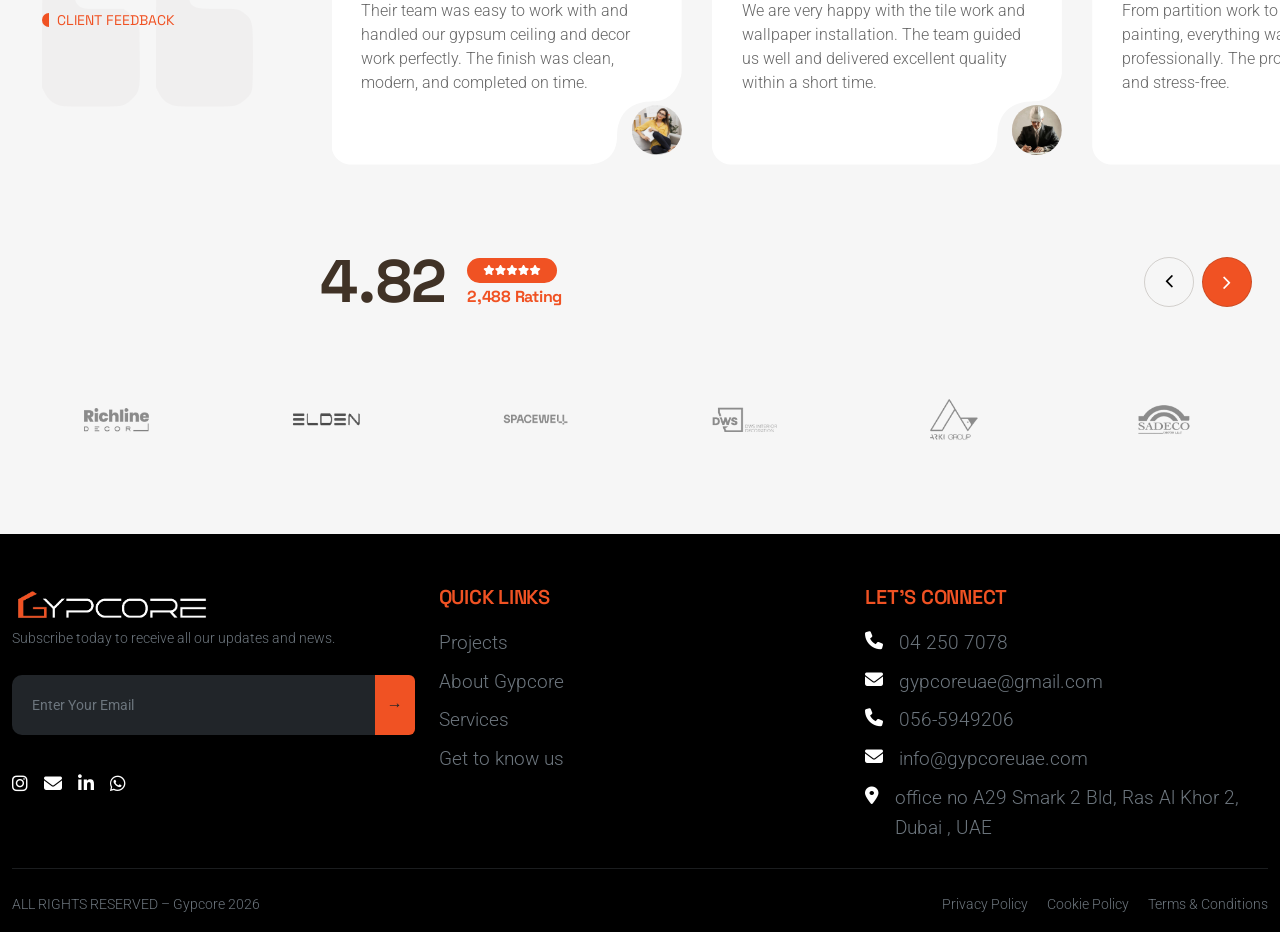
==== commit d0af0c07: "almost completed" ====
--- a/index.html
+++ b/index.html
@@ -37,6 +37,9 @@
       <!-- Responsive CSS -->
       <link rel="stylesheet" href="css/responsive.css">
 
+	  <link rel="stylesheet" href="https://cdnjs.cloudflare.com/ajax/libs/font-awesome/6.5.1/css/all.min.css">
+
+
    </head>
    <body>
 
@@ -96,8 +99,8 @@
 											<ul class="navigation clearfix">
 												<li><a href="#0" class="active">Home</a></li>
 												<li><a href="about-us.html">About Us</a></li>
-												<li><a href="services.html">services</a></li>
-												<li><a href="projects.html">projects</a></li>
+												<li><a href="services.html">Services</a></li>
+												<li><a href="projects.html">Projects</a></li>
 												<li><a href="contact.html">Contact Us</a></li>
 												<!-- <li class="dropdown">
 													<a href="#">Pages</a>
@@ -238,7 +241,7 @@
 						<div class="col-md-12 col-xl-6">
 							<div class="about-one-leftbox">
 								<div class="ihbox-style-area">
-									<div class="pbmit-ihbox-style-12">
+									<!-- <div class="pbmit-ihbox-style-12">
 										<div class="pbmit-ihbox-headingicon">
 											<div class="pbmit-ihbox-icon">
 												<div class="pbmit-ihbox-icon-wrapper pbmit-icon-type-icon">
@@ -259,7 +262,7 @@
 												</svg>
 											</div>
 										</div>
-									</div>
+									</div> -->
 								</div>
 							</div>
 						</div>
@@ -380,7 +383,7 @@
 										</div>
 										<h4 class="pbmit-fid-inner">
 											<span class="pbmit-fid-before"></span>
-											<span class="pbmit-number-rotate numinate" data-appear-animation="animateDigits" data-from="0" data-to="235" data-interval="1" data-before="" data-before-style="" data-after="" data-after-style="">235</span>
+											<span class="pbmit-number-rotate numinate" data-appear-animation="animateDigits" data-from="0" data-to="100" data-interval="1" data-before="" data-before-style="" data-after="" data-after-style="">235</span>
 											<span class="pbmit-fid"><sup>+</sup></span>
 										</h4>
 									</div>
@@ -395,11 +398,11 @@
 											<div class="pbmit-sbox-icon-wrapper pbmit-icon-type-icon">
 												<i class="pbmit-xinterio-icon pbmit-xinterio-icon-engineer"></i>
 											</div>
-											<span class="pbmit-fid-title">Work Departments</span>
+											<span class="pbmit-fid-title">Staff Members</span>
 										</div>
 										<h4 class="pbmit-fid-inner">
 											<span class="pbmit-fid-before"></span>
-											<span class="pbmit-number-rotate numinate" data-appear-animation="animateDigits" data-from="0" data-to="420" data-interval="1" data-before="" data-before-style="" data-after="" data-after-style="">420</span>
+											<span class="pbmit-number-rotate numinate" data-appear-animation="animateDigits" data-from="0" data-to="50" data-interval="1" data-before="" data-before-style="" data-after="" data-after-style="">420</span>
 											<span class="pbmit-fid"><sup>+</sup></span>
 										</h4>
 									</div>
@@ -418,8 +421,8 @@
 										</div>
 										<h4 class="pbmit-fid-inner">
 											<span class="pbmit-fid-before"></span>
-											<span class="pbmit-number-rotate numinate" data-appear-animation="animateDigits" data-from="0" data-to="30" data-interval="1" data-before="" data-before-style="" data-after="" data-after-style="">30</span>
-											<span class="pbmit-fid"><span>K</span></span>
+											<span class="pbmit-number-rotate numinate" data-appear-animation="animateDigits" data-from="0" data-to="100" data-interval="1" data-before="" data-before-style="" data-after="" data-after-style="">30</span>
+											<span class="pbmit-fid"><span>+</span></span>
 										</h4>
 									</div>
 								</div>
@@ -433,11 +436,11 @@
 											<div class="pbmit-sbox-icon-wrapper pbmit-icon-type-icon">
 												<i class="pbmit-xinterio-icon pbmit-xinterio-icon-conversation"></i>
 											</div>
-											<span class="pbmit-fid-title">Staff  members</span>
+											<span class="pbmit-fid-title">Years of Experience</span>
 										</div>
 										<h4 class="pbmit-fid-inner">
 											<span class="pbmit-fid-before"></span>
-											<span class="pbmit-number-rotate numinate" data-appear-animation="animateDigits" data-from="0" data-to="305" data-interval="1" data-before="" data-before-style="" data-after="" data-after-style="">305</span>
+											<span class="pbmit-number-rotate numinate" data-appear-animation="animateDigits" data-from="0" data-to="18" data-interval="1" data-before="" data-before-style="" data-after="" data-after-style="">305</span>
 											<span class="pbmit-fid"><sup>+</sup></span>
 										</h4>
 									</div>
@@ -485,7 +488,7 @@
 												<a href="#0">All Kind of Gypsum Ceiling</a>
 											</h3>
 											<div class="pbmit-service-description">
-												<p>Modern ceiling designs with clean finish and lasting durability.</p>
+												<p>Precision gypsum ceiling designs for durable, smooth, stylish interiors.</p>
 											</div>
 										</div>
 									</div>
@@ -515,10 +518,10 @@
 												<!-- <a href="#" rel="tag">Kitchen</a> -->
 											</div>
 											<h3 class="pbmit-service-title">
-												<a href="#0">Decor and Partition Work</a>
+												<a href="#0">Luxury Ceiling Work</a>
 											</h3>
 											<div class="pbmit-service-description">
-												<p>Smart space division with stylish design and precise finishing.</p>
+												<p>Luxury ceiling designs for elegant, refined, stylish interior spaces.</p>
 											</div>
 										</div>
 									</div>
@@ -548,10 +551,10 @@
 												<!-- <a href="#" rel="tag">Kitchen</a> -->
 											</div>
 											<h3 class="pbmit-service-title">
-												<a href="#0">Cement Board Work</a>
+												<a href="#0">3D Decorative Wall</a>
 											</h3>
 											<div class="pbmit-service-description">
-												<p>Durable cement board solutions with strong and neat installation.</p>
+												<p>Creative 3D wall designs for bold, textured, modern interiors.</p>
 											</div>
 										</div>
 									</div>
@@ -581,10 +584,10 @@
 												<!-- <a href="#" rel="tag">Kitchen</a> -->
 											</div>
 											<h3 class="pbmit-service-title">
-												<a href="#0">Interior Decorative Paint</a>
+												<a href="#0">Gypsum Decorative</a>
 											</h3>
 											<div class="pbmit-service-description">
-												<p>Premium interior painting for smooth finish and elegant look.</p>
+												<p>Elegant gypsum decorative work for detailed, refined, stylish interiors.</p>
 											</div>
 										</div>
 									</div>
@@ -614,10 +617,10 @@
 												<!-- <a href="#" rel="tag">Kitchen</a> -->
 											</div>
 											<h3 class="pbmit-service-title">
-												<a href="#0">Wallpaper Installation</a>
+												<a href="#0">Decorative Painting</a>
 											</h3>
 											<div class="pbmit-service-description">
-												<p>Seamless wallpaper fixing for enhanced wall style and texture.</p>
+												<p>Artistic decorative painting for rich, expressive, stylish interior finishes.</p>
 											</div>
 										</div>
 									</div>
@@ -647,10 +650,43 @@
 												<!-- <a href="#" rel="tag">Kitchen</a> -->
 											</div>
 											<h3 class="pbmit-service-title">
-												<a href="#0">Tile Work</a>
+												<a href="#0">Wall Paper</a>
 											</h3>
 											<div class="pbmit-service-description">
-												<p>Precision tile work for durable, clean, and stylish interiors.</p>
+												<p>Premium wallpaper installation for seamless, elegant, modern interior walls.</p>
+											</div>
+										</div>
+									</div>
+									<a class="pbmit-service-btn" href="#0" title="Interior Work Plan">
+										<span class="pbmit-button-icon">
+											<i class="pbmit-base-icon-pbmit-up-arrow"></i>
+										</span>
+									</a>
+								</div>
+							</article>
+							<!-- Slide7 -->
+							<article class="pbmit-ele-service pbmit-service-style-2 swiper-slide">
+								<div class="pbminfotech-post-item">
+									<div class="pbminfotech-box-content">
+										<div class="pbmit-service-image-wrapper">
+											<div class="pbmit-featured-img-wrapper">
+												<div class="pbmit-featured-wrapper">
+													<img src="images/homepage-1/service/service-07.jpg" class="img-fluid" alt="service-01">
+												</div>
+											</div>
+										</div>
+										<div class="pbmit-service-icon elementor-icon">
+											<i class=""></i>		
+										</div>
+										<div class="pbmit-content-box">
+											<div class="pbmit-serv-cat">
+												<!-- <a href="#" rel="tag">Kitchen</a> -->
+											</div>
+											<h3 class="pbmit-service-title">
+												<a href="#0">Tiles Works</a>
+											</h3>
+											<div class="pbmit-service-description">
+												<p>Precision tile work for durable, clean, and stylish interiors,modern interior</p>
 											</div>
 										</div>
 									</div>
@@ -710,7 +746,7 @@
 											</div>
 											<div class="pbmit-ihbox-contents">
 												<h2 class="pbmit-element-title">
-													5 Years Warranty
+													2 Years Warranty
 												</h2>
 												<div class="pbmit-heading-desc">We provide a five-year warranty covering workmanship and interior installations.</div>
 											</div>
@@ -759,7 +795,7 @@
 						</div>
 						<div class="col-md-6 ihbox-one-img-col">
 							<div class="ihbox-imgbox">
-								<img src="images/homepage-1/ih-single-img-01.png" class="img-fluid" alt="">
+								<img src="images/homepage-1/ih-single-img-01.jpg" class="img-fluid" alt="">
 							</div>
 						</div>
 						<div class="col-md-3 ihbox-one-right-col">
@@ -814,9 +850,9 @@
 											</div>
 											<div class="pbmit-ihbox-contents">
 												<h2 class="pbmit-element-title">
-													Award winning
+													On Time Completion
 												</h2>
-												<div class="pbmit-heading-desc">Recognized for delivering consistent quality and refined interior finishes.</div>
+												<div class="pbmit-heading-desc">Trusted for punctual execution & reliable project handovers, ensuring  stress-free project delivery.</div>
 											</div>
 										</div>
 									</div>
@@ -901,7 +937,7 @@
 								<div class="pbminfotech-box-content"style="background-color:rgb(240,82,35,0.7);">
 									<div class="pbminfotech-titlebox">
 										<div class="pbmit-port-cat">
-											<a href="#0" rel="tag">Home</a>
+											<!-- <a href="#0" rel="tag">Home</a> -->
 										</div>
 										<h3 class="pbmit-portfolio-title">
 											<a href="#0">Gypsm Work</a>
@@ -926,10 +962,10 @@
 								<div class="pbminfotech-box-content" style="background-color:rgb(240,82,35,0.7);">
 									<div class="pbminfotech-titlebox">
 										<div class="pbmit-port-cat">
-											<a href="#0" rel="tag">Home</a>
+											<!-- <a href="#0" rel="tag">Home</a> -->
 										</div>
 										<h3 class="pbmit-portfolio-title">
-											<a href="#0">Partition Work</a>
+											<a href="#0">Luxury Ceiling Work</a>
 										</h3>
 									</div>
 								</div>
@@ -951,10 +987,10 @@
 								<div class="pbminfotech-box-content" style="background-color:rgb(240,82,35,0.7);">
 									<div class="pbminfotech-titlebox">
 										<div class="pbmit-port-cat">
-											<a href="#0" rel="tag">Home</a>
+											<!-- <a href="#0" rel="tag">Home</a> -->
 										</div>
 										<h3 class="pbmit-portfolio-title">
-											<a href="#0">Cement board work</a>
+											<a href="#0">3D Decorative Wall</a>
 										</h3>
 									</div>
 								</div>
@@ -976,7 +1012,7 @@
 								<div class="pbminfotech-box-content" style="background-color:rgb(240,82,35,0.7);">
 									<div class="pbminfotech-titlebox">
 										<div class="pbmit-port-cat">
-											<a href="#0" rel="tag">Home</a>
+											<!-- <a href="#0" rel="tag">Home</a> -->
 										</div>
 										<h3 class="pbmit-portfolio-title">
 											<a href="#0">Interior Decorative Paint</a>
@@ -1001,7 +1037,7 @@
 								<div class="pbminfotech-box-content" style="background-color:rgb(240,82,35,0.7);">
 									<div class="pbminfotech-titlebox">
 										<div class="pbmit-port-cat">
-											<a href="#0" rel="tag">Home</a>
+											<!-- <a href="#0" rel="tag">Home</a> -->
 										</div>
 										<h3 class="pbmit-portfolio-title">
 											<a href="#0">Wallpaper</a>
@@ -1026,7 +1062,7 @@
 								<div class="pbminfotech-box-content"  style="background-color:rgb(240,82,35,0.7);">
 									<div class="pbminfotech-titlebox">
 										<div class="pbmit-port-cat">
-											<a href="#0" rel="tag">Home</a>
+											<!-- <a href="#0" rel="tag">Home</a> -->
 										</div>
 										<h3 class="pbmit-portfolio-title">
 											<a href="#0">Tile work</a>
@@ -1346,7 +1382,7 @@
 								</div>
 							</article>
 							<!-- Slide8 -->
-							<article class="pbmit-client-style-1 swiper-slide">
+							<!-- <article class="pbmit-client-style-1 swiper-slide">
 								<div class="pbmit-border-wrapper">
 									<div class="pbmit-client-wrapper pbmit-client-with-hover-img">
 										<h4 class="pbmit-hide">Client 12</h4>
@@ -1360,7 +1396,7 @@
 										</div>
 									</div>
 								</div>
-							</article>
+							</article> -->
 						</div>
 					</div>
 				</div>
@@ -1368,7 +1404,7 @@
             <!-- Client End -->
 
 			<!-- Video Start -->
-			<section class="pbmit-bg-color-secondary video-section-one fadeIn animated animated-slow"> 
+			<!-- <section class="pbmit-bg-color-secondary video-section-one fadeIn animated animated-slow"> 
 				<div class="pbmit-bg-overlay"></div>
 				<div class="container">
 					<div class="text-center">
@@ -1383,11 +1419,11 @@
 						</div>
 					</div>
 				</div>
-			</section>
+			</section> -->
 			<!-- Video Start -->
 
 			<!-- Blog Start -->
-			<section class="section-md">
+			<!-- <section class="section-md">
 				<div class="container">
 					<div class="row align-items-center">
 						<div class="col-md-6">
@@ -1556,105 +1592,124 @@
 						</div>
 					</div>
 				</div>
-			</section>
+			</section> -->
 			<!-- Blog End -->
 
         </div>
         <!-- Page Content End -->
 
-        <!-- footer -->
-        <footer class="site-footer footer-style-1 pbmit-bg-color-secondary">
-			<div class="footer-wrap pbmit-footer-widget-area">
-				<div class="container">
-					<div class="row">
-						<div class="col-md-4">
-							<aside class="widget pbmit-two-column-menu">
-								<ul>
-									<li><a href="index.html">Home</a></li>
-									<li><a href="about-us.html">About Us</a></li>
-									<li><a href="services.html">Services</a></li>
-									<li><a href="projects.html">projects</a></li>
-									<li><a href="contact.html">Contact us</a></li>
-								</ul>
-							</aside>
-						</div>
-						<div class="col-md-4">
-							<aside class="widget">
-								<div class="textwidget">
-									<div class="pbmit-footer-logo">
-										<img src="images/fevicon.png" alt="">
-									</div>
-								</div>
-							</aside>
-						</div>
-						<div class="col-md-4">
-							<aside class="widget pbmit-two-column-menu">
-								<ul>
-									<li><a href="services.html">Gypsm Ceiling</a></li>
-									<li><a href="services.html">Tile Work</a></li>
-									<li><a href="services.html">Interior Paint</a></li>
-									<li><a href="services.html"></a>Wallpaper</li>
-									<li><a href="services.html">Cement board</a></li>
-									<li><a href="services.html">Decor & Partition</a></li>
-								</ul>
-							</aside>
-						</div>
-					</div>
-				</div>
-			</div>
-			<div class="pbmit-footer-big-area-wrapper">
-				<div class="footer-wrap pbmit-footer-big-area">
-					<div class="container">
-						<div class="row align-items-center">
-							<div class="col-md-4 pbmit-footer-left">
-								<span class="pbmit-email-text"> <a href="mailto:yadavdecor2100@gmail.com" class="__cf_email__" data-cfemail="#0">[yadavdecor2100@gmail.com]</a></span>
-								<span class="pbmit-phone-number"><a href="tel:056-5949206">056-5949206</a></span>
-								<span class="pbmit-phone-number"><a href="tel:042507078">04 250 7078</a></span>
-							</div>
-							<div class="col-md-4 pbmit-footer-right">
-								<span class="pbmit-address">Dubai,UAE</span>
-							</div>
-							<div class="col-md-4 pbmit-footer-right-social">
-								<ul class="pbmit-social-links">
-									<li class="pbmit-social-li pbmit-social-facebook">
-										<a title="Facebook" href="#" target="_blank">
-											<span><i class="pbmit-base-icon-facebook-f"></i></span>
-										</a>
-									</li>
-									<li class="pbmit-social-li pbmit-social-twitter">
-										<a title="Twitter" href="#" target="_blank">
-											<span><i class="pbmit-base-icon-twitter-2"></i></span>
-										</a>
-									</li>
-									<li class="pbmit-social-li pbmit-social-linkedin">
-										<a title="LinkedIn" href="#" target="_blank">
-											<span><i class="pbmit-base-icon-linkedin-in"></i></span>
-										</a>
-									</li>
-									<li class="pbmit-social-li pbmit-social-instagram">
-										<a title="Instagram" href="#" target="_blank">
-											<span><i class="pbmit-base-icon-instagram"></i></span>
-										</a>
-									</li>
-								</ul>
-							</div>	
-						</div>
-					</div>
-				</div>
-			</div>
-			<div class="pbmit-footer-text-area" style="background-color: #f05223;">
-				<div class="container">
-					<div class="pbmit-footer-text-inner">
-						<div class="row">
-							<div class="col-md-12"> 
-								<div class="pbmit-footer-copyright-text-area"> Copyright © 2026 <a href="#0">Gypcore</a>, All Rights Reserved.</div>
-							</div>
-						</div>
-					</div>
-				</div>
-			</div>
-        </footer>
-		<!-- footer End -->
+       
+		
+
+     <!-- footer -->
+
+    <footer class="bg-black text-light pt-5">
+    <div class="container">
+
+    <div class="row gy-4">
+
+      <!-- LEFT COLUMN -->
+      <div class="col-lg-4 col-md-6">
+        <img src="images/logo-white.png" alt="" style="width: 200px;">
+        <p class="text-secondary small">
+          Subscribe today to receive all our updates and news.
+        </p>
+
+        <div class="input-group mb-3">
+          <input type="email" class="form-control bg-dark border-secondary text-light"
+            placeholder="Enter Your Email">
+          <button class="btn" type="button" style="background-color: #f05223; border: none; height: 60px; ">
+            →
+          </button>
+        </div>
+
+<div class="d-flex gap-3">
+  <a href="https://www.instagram.com/gypcoreuae/?igsh=MTZvbW44aDNubjY5Mw%3D%3D&utm_source=qr#">
+    <i class="fab fa-instagram footer-icon"></i>
+  </a>
+  <a href="mailto:gypcoreuae@gmail.com">
+    <i class="fas fa-envelope footer-icon"></i>
+  </a>
+  <a href="https://www.linkedin.com/in/raj-yadav-049547218/?utm_source=share&utm_campaign=share_via&utm_content=profile&utm_medium=ios_app">
+    <i class="fab fa-linkedin-in footer-icon"></i>
+  </a>
+  <a href="https://wa.me/+971565949206">
+    <i class="fab fa-whatsapp footer-icon"></i>
+  </a>
+</div>
+
+
+		
+      </div>
+
+      <!-- CENTER COLUMN -->
+      <div class="col-lg-4 col-md-6">
+        <h6 class="fw-semibold mb-3" style="color: #f05223;">QUICK LINKS</h6>
+        <ul class="list-unstyled text-secondary small">
+          <li class="mb-2"><a href="projects.html" class="text-secondary text-decoration-none" style="font-size:1.2rem;">Projects</a></li>
+          <li class="mb-2"><a href="about-us.html" class="text-secondary text-decoration-none"style="font-size:1.2rem;">About Gypcore</a></li>
+          <li class="mb-2"><a href="services.html" class="text-secondary text-decoration-none"style="font-size:1.2rem;">Services</a></li>
+          <li><a href="contact.html" class="text-secondary text-decoration-none"style="font-size:1.2rem;">Get to know us</a></li>
+        </ul>
+      </div>
+
+      <!-- RIGHT COLUMN -->
+
+  <div class="col-lg-4 col-md-12">
+  <h6 class="fw-semibold mb-3" style="color:#f05223;">LET’S CONNECT</h6>
+
+  <a href="tel:042507078" class="text-decoration-none d-flex align-items-start gap-3 mb-2">
+    <i class="fas fa-phone footer-icon"></i>
+    <p class="text-secondary small mb-0" style="font-size:1.2rem;">04 250 7078</p>
+  </a>
+
+  <a href="mailto:gypcoreuae@gmail.com" class="text-decoration-none d-flex align-items-start gap-3 mb-2">
+    <i class="fas fa-envelope footer-icon"></i>
+    <p class="text-secondary small mb-0" style="font-size:1.2rem;">gypcoreuae@gmail.com</p>
+  </a>
+
+  <a href="tel:0565949206" class="text-decoration-none d-flex align-items-start gap-3 mb-2">
+    <i class="fas fa-phone footer-icon"></i>
+    <p class="text-secondary small mb-0" style="font-size:1.2rem;">056-5949206</p>
+  </a>
+
+  <a href="mailto:info@gypcoreuae.com" class="text-decoration-none d-flex align-items-start gap-3 mb-2">
+    <i class="fas fa-envelope footer-icon"></i>
+    <p class="text-secondary small mb-0" style="font-size:1.2rem;">info@gypcoreuae.com</p>
+  </a>
+
+  <div class="d-flex align-items-start gap-3">
+    <i class="fas fa-location-dot footer-icon"></i>
+    <p class="text-secondary small mb-0" style="font-size:1.2rem;">
+     office no A29 Smark 2 Bld, Ras Al Khor 2, Dubai , UAE
+    </p>
+  </div>
+</div>
+
+
+
+
+    </div>
+
+    <hr class="border-secondary my-4">
+
+    <!-- BOTTOM BAR -->
+    <div class="row small text-secondary pb-3">
+      <div class="col-md-6 text-center text-md-start">
+        ALL RIGHTS RESERVED – Gypcore 2026
+      </div>
+      <div class="col-md-6 text-center text-md-end">
+        <a href="#" class="text-secondary text-decoration-none me-3">Privacy Policy</a>
+        <a href="#" class="text-secondary text-decoration-none me-3">Cookie Policy</a>
+        <a href="#" class="text-secondary text-decoration-none">Terms & Conditions</a>
+      </div>
+    </div>
+
+  </div>
+</footer>
+
+<!-- footer End -->
+
 
     </div>
     <!-- page wrapper End -->
@@ -1683,6 +1738,17 @@
 		</svg>	
 	</div>
 	<!-- Scroll To Top End -->
+
+
+	<div class="side-sticky-buttons">
+  <a href="tel:+971565949206" class="call-btn" title="Call Now">
+    <i class="fas fa-phone-alt"></i>
+  </a>
+
+  <a href="https://wa.me/+971565949206" target="_blank" class="whatsapp-btn" title="WhatsApp">
+    <i class="fab fa-whatsapp"></i>
+  </a>
+  </div>
 
 	<!-- JS
 		============================================ -->
--- a/css/style.css
+++ b/css/style.css
@@ -3229,7 +3229,7 @@
 	border-radius: 20px;
 }
 label.error {
-	background: red;
+	background:#f05223;
 	color: white;
 	border-radius: 0px 0 10px 10px;
 	margin-bottom: 15px;
@@ -3272,4 +3272,62 @@
 }
 .form-control:focus::placeholder{
 	opacity: 1;
-}+}
+
+
+
+
+  .footer-icon {
+    color: #ffffff !important;
+    font-size: 20px;
+  }
+
+
+
+  .side-sticky-buttons {
+  position: fixed;
+  right: 20px;
+  bottom: 100px;
+  z-index: 9999;
+  display: flex;
+  flex-direction: column;
+  gap: 12px;
+}
+
+.side-sticky-buttons a {
+  width: 52px;
+  height: 52px;
+  display: flex;
+  align-items: center;
+  justify-content: center;
+  color: #fff;
+  font-size: 22px;
+  border-radius: 50%;
+  box-shadow: 0 5px 15px rgba(0,0,0,0.3);
+  text-decoration: none;
+  transition: all 0.3s ease;
+}
+
+.call-btn {
+  background: #dc3545; /* Bootstrap danger red */
+}
+
+.whatsapp-btn {
+  background: #25D366;
+}
+
+.side-sticky-buttons a:hover {
+  transform: scale(1.08);
+}
+
+
+.footer-icon {
+  color: #f05223;
+  font-size: 18px;
+  margin-top: 4px;
+}
+
+i {
+  display: inline-block !important;
+  font-style: normal !important;
+}
